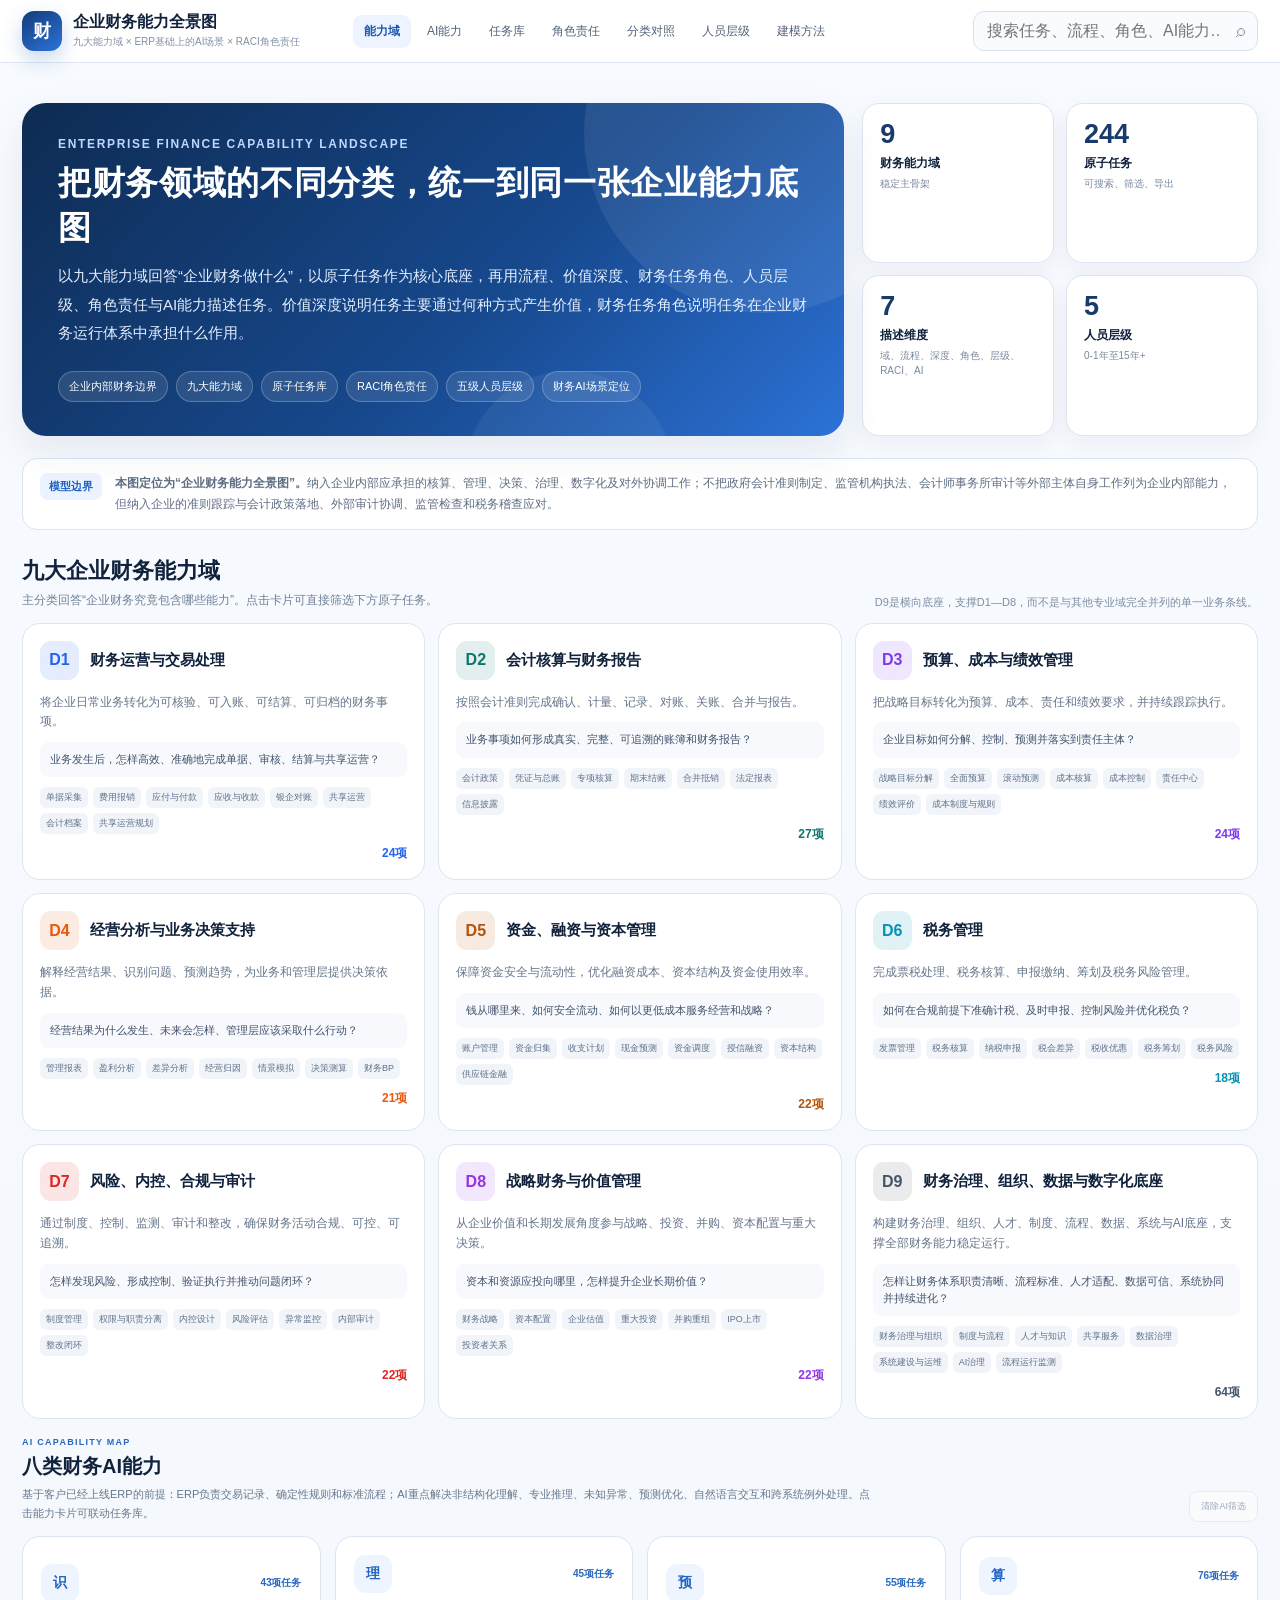
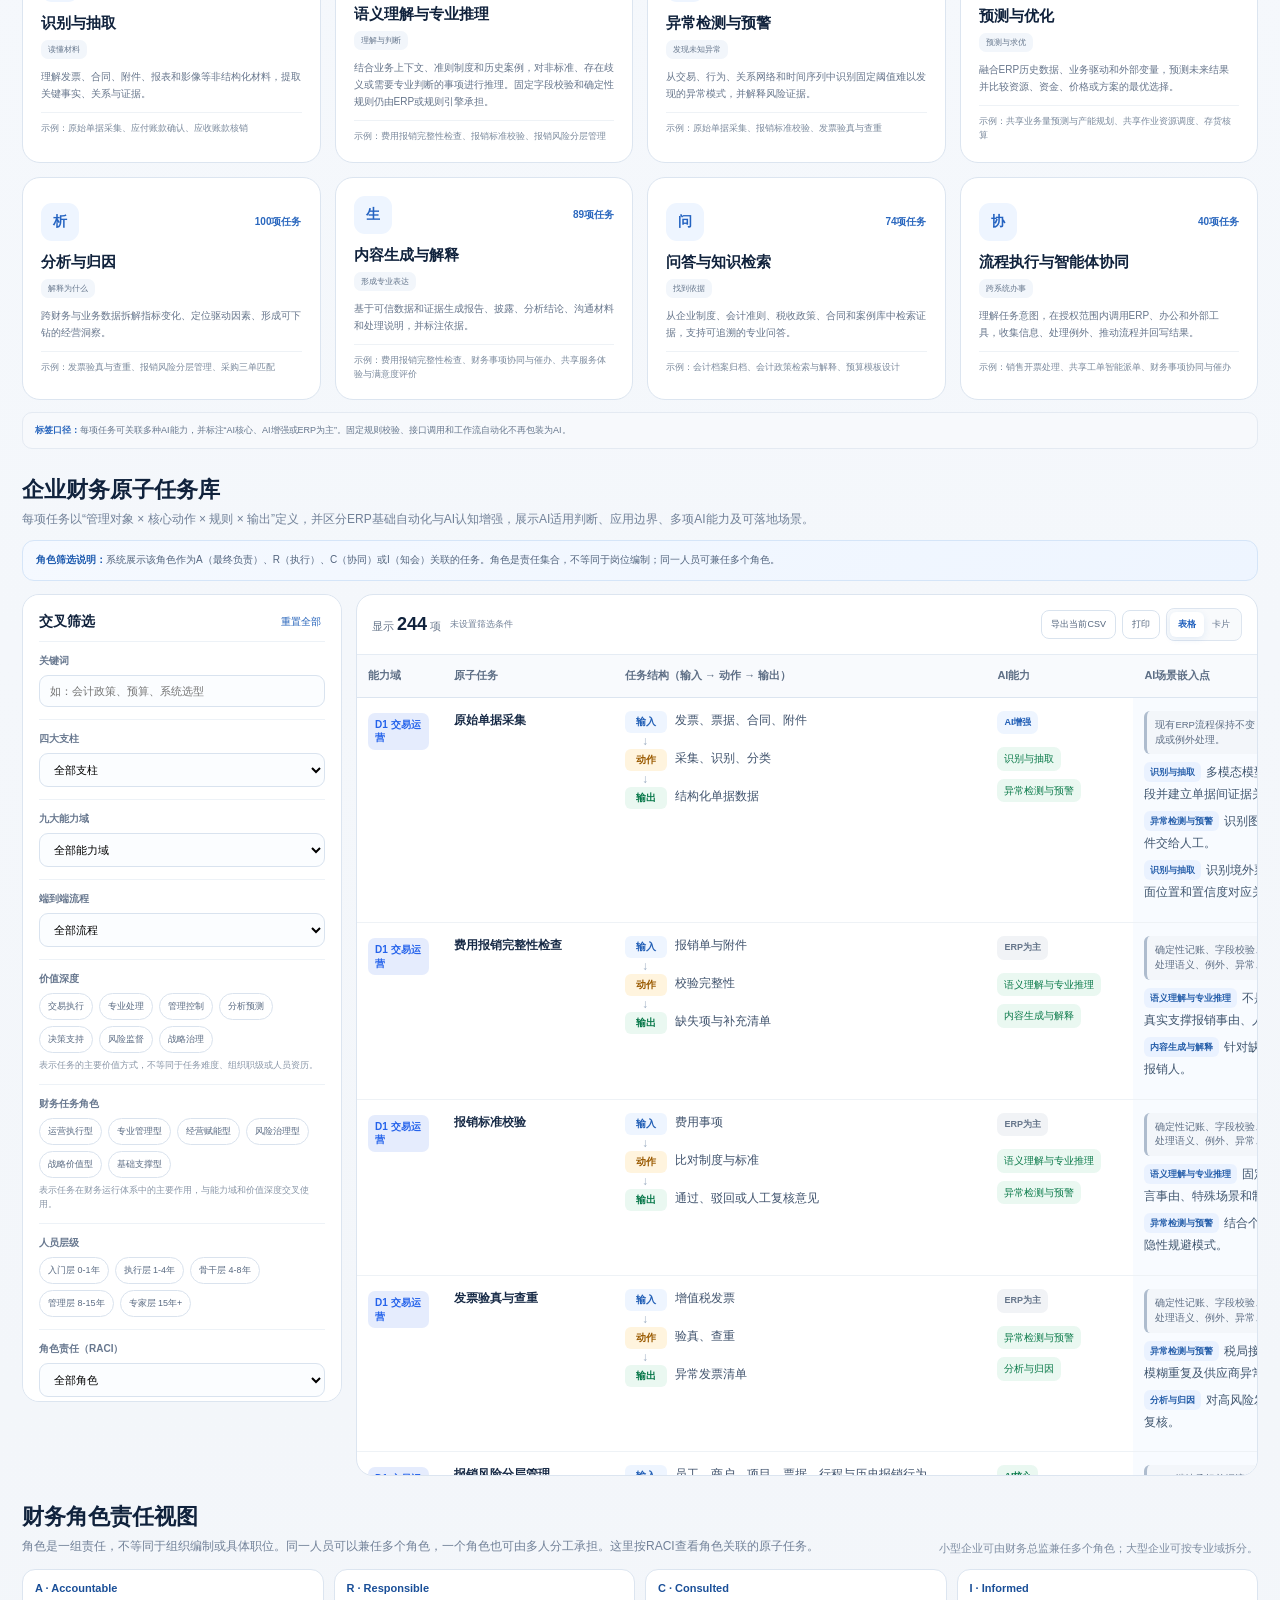
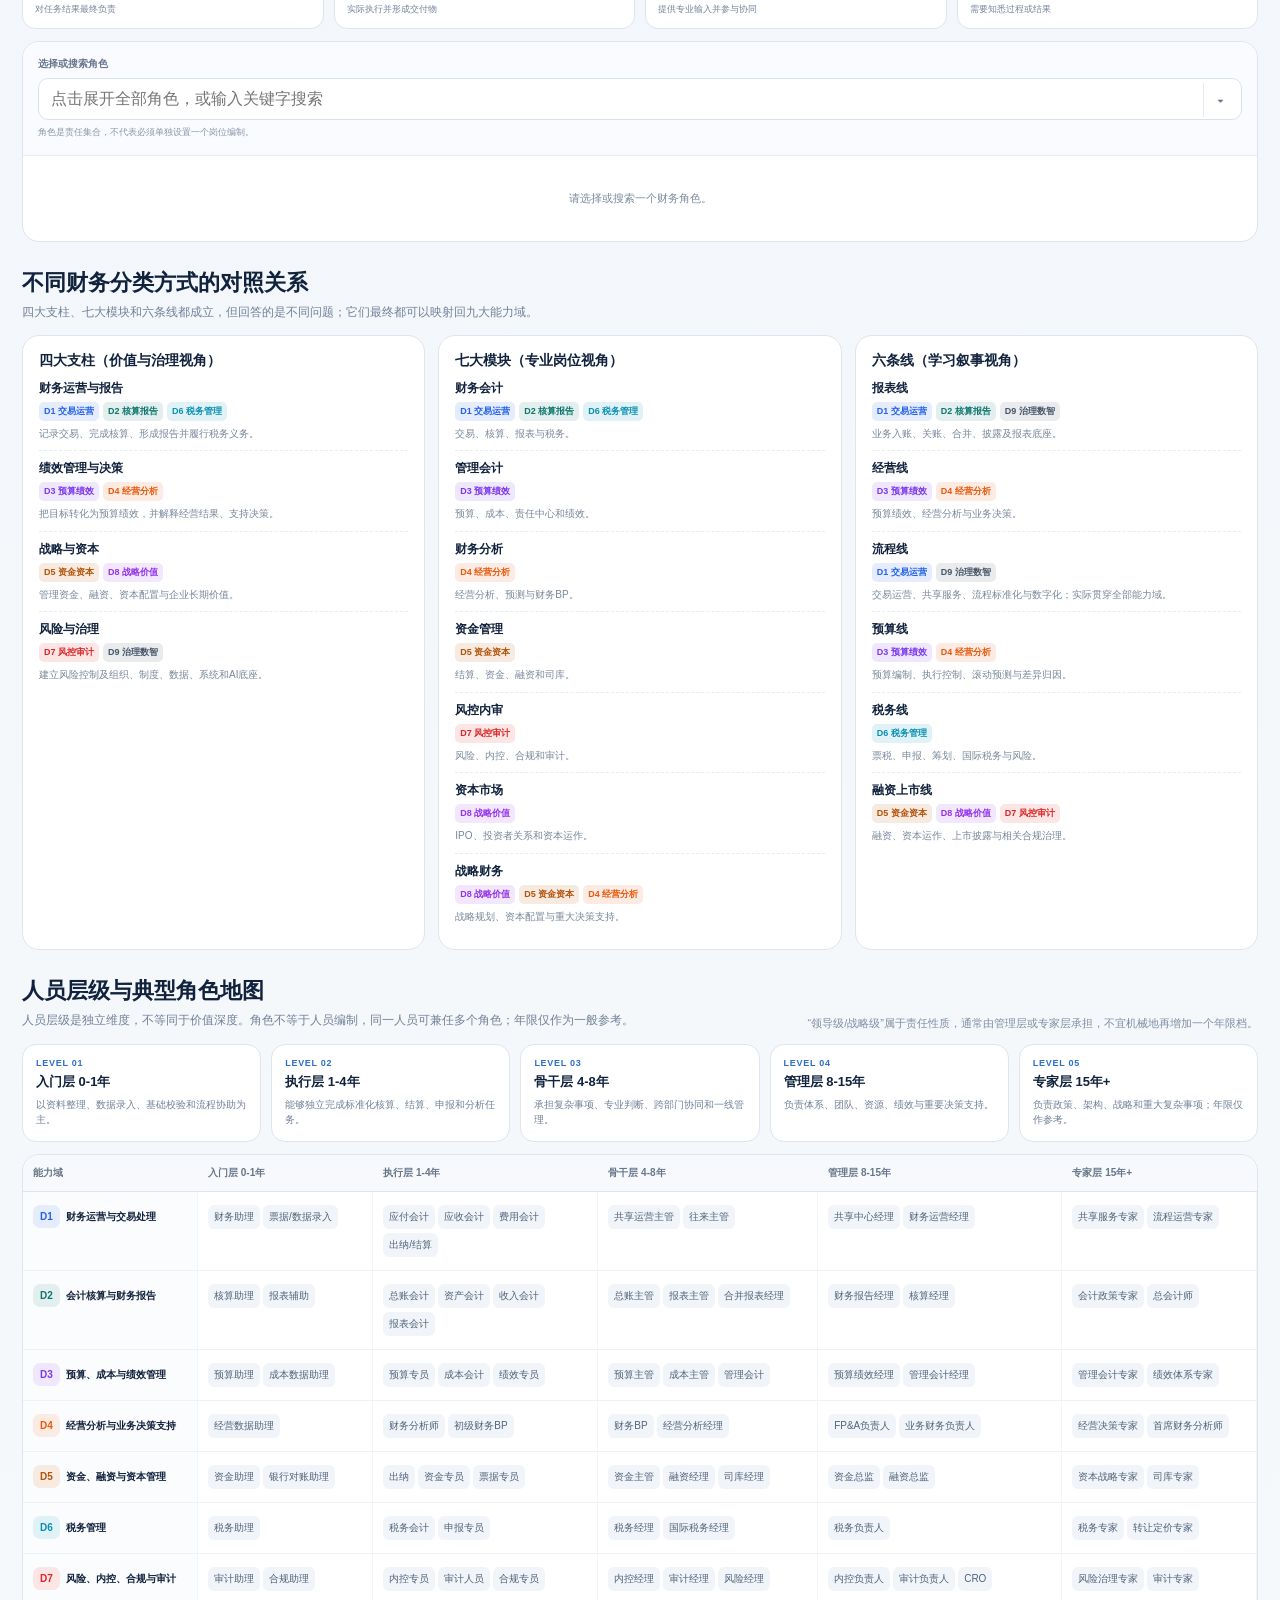
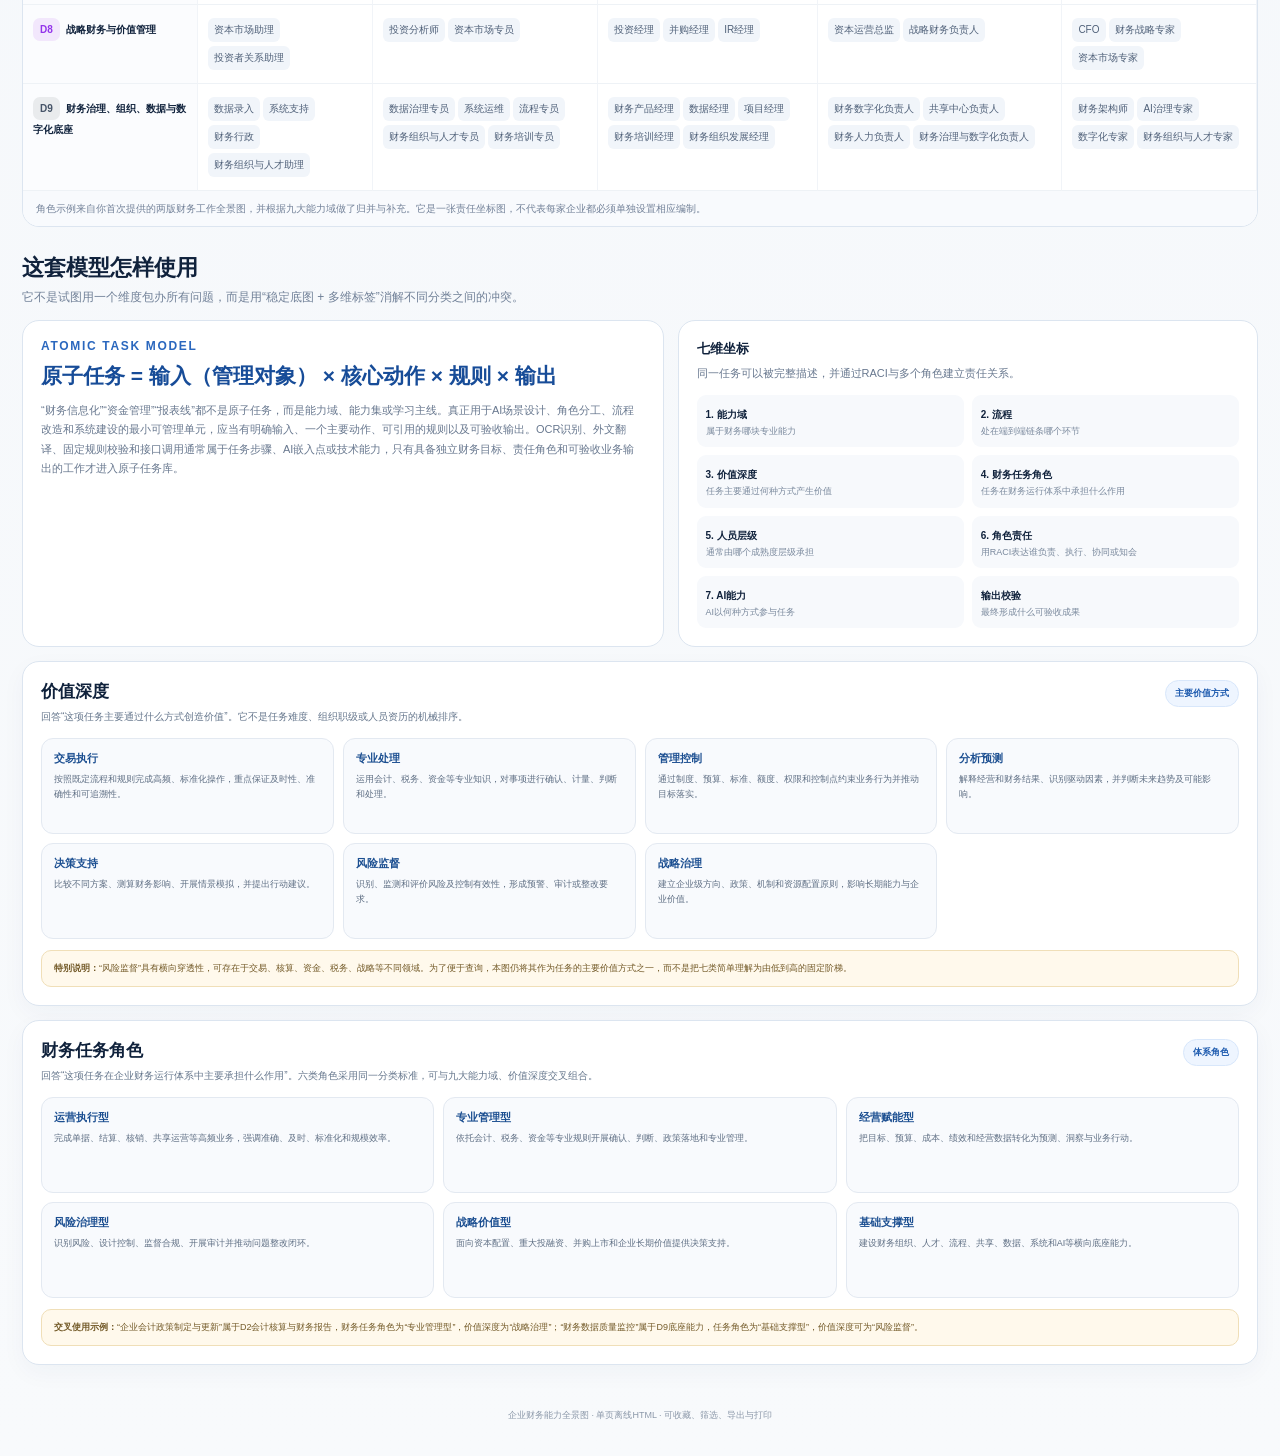
==== ai.html @ 8b58344a "Rename AI.html to ai.html" ====
<!DOCTYPE html>
<html lang="zh-CN">
<head>
<meta charset="UTF-8">
<meta name="viewport" content="width=device-width,initial-scale=1.0">
<title>企业财务能力全景图｜ERP基础上的AI场景 × 价值深度 × RACI角色责任</title>
<style>
:root{
  --navy:#0E2B52;--blue:#1F5FBD;--blue2:#3478DE;--sky:#EAF3FF;
  --bg:#F4F7FB;--panel:#FFFFFF;--text:#10223C;--muted:#66768D;
  --line:#DCE5F0;--soft:#F7F9FC;--shadow:0 16px 42px rgba(24,53,91,.08);
}
*{box-sizing:border-box}
html{scroll-behavior:smooth}
body{margin:0;background:linear-gradient(180deg,#F7FAFE 0,#F3F6FA 48%,#F8FAFC 100%);color:var(--text);font-family:"Microsoft YaHei","PingFang SC","Noto Sans SC",Arial,sans-serif}
button,input,select{font:inherit}
button{cursor:pointer}
.topbar{position:sticky;top:0;z-index:80;background:rgba(255,255,255,.94);backdrop-filter:blur(14px);border-bottom:1px solid rgba(220,229,240,.92)}
.topbar-inner{max-width:1500px;margin:auto;padding:11px 22px;display:flex;align-items:center;gap:16px}
.brand{display:flex;align-items:center;gap:11px;min-width:315px}
.brand-mark{width:40px;height:40px;border-radius:12px;background:linear-gradient(145deg,#123C78,#2D73DB);display:grid;place-items:center;color:#fff;font-size:18px;font-weight:900;box-shadow:0 8px 20px rgba(31,95,189,.25)}
.brand-title{font-weight:900;font-size:16px;line-height:1.15}
.brand-sub{font-size:10px;color:#8090A6;margin-top:3px}
.nav{display:flex;gap:5px;flex-wrap:wrap}
.nav button{border:0;background:transparent;color:#52627A;padding:8px 11px;border-radius:9px;font-size:12px}
.nav button:hover,.nav button.active{background:#EDF4FF;color:#1D58B0;font-weight:800}
.global-search{margin-left:auto;position:relative;min-width:285px}
.global-search input{width:100%;border:1px solid #D7E2EF;border-radius:11px;padding:10px 38px 10px 13px;background:#F9FBFE;outline:none}
.global-search input:focus{border-color:#7DA9EF;box-shadow:0 0 0 3px rgba(52,120,222,.12)}
.global-search span{position:absolute;right:13px;top:9px;color:#8493A8;font-size:18px}
.hero{max-width:1500px;margin:auto;padding:40px 22px 22px}
.hero-grid{display:grid;grid-template-columns:1.35fr .65fr;gap:18px}
.hero-main{position:relative;overflow:hidden;border-radius:24px;padding:34px 36px;background:linear-gradient(135deg,#0E2B52 0,#17498E 58%,#2C72D7 100%);color:#fff;box-shadow:var(--shadow)}
.hero-main:before{content:"";position:absolute;width:360px;height:360px;border-radius:50%;right:-100px;top:-150px;background:rgba(255,255,255,.08)}
.hero-main:after{content:"";position:absolute;width:210px;height:210px;border-radius:50%;right:170px;bottom:-145px;background:rgba(255,255,255,.055)}
.eyebrow{font-size:12px;letter-spacing:.14em;color:#BFD7FF;font-weight:800}
h1{font-size:33px;margin:10px 0 11px;letter-spacing:.02em;position:relative}
.hero-main p{font-size:15px;line-height:1.9;color:#E3EEFF;max-width:900px;margin:0;position:relative}
.hero-pills{display:flex;gap:8px;flex-wrap:wrap;margin-top:23px;position:relative}
.hero-pills span{font-size:11px;padding:7px 10px;border:1px solid rgba(255,255,255,.23);background:rgba(255,255,255,.1);border-radius:999px}
.hero-side{display:grid;grid-template-columns:1fr 1fr;grid-template-rows:1fr 1fr;gap:12px}
.stat-card{background:#fff;border:1px solid var(--line);border-radius:17px;padding:17px;box-shadow:0 8px 24px rgba(31,63,105,.055)}
.stat-card .num{font-size:27px;font-weight:900;color:#183B6B;line-height:1}
.stat-card .lab{font-size:12px;font-weight:800;margin-top:7px}
.stat-card .desc{font-size:10px;color:#7A899D;line-height:1.5;margin-top:4px}
.boundary{max-width:1500px;margin:0 auto;padding:0 22px}
.boundary-inner{background:#fff;border:1px solid #D9E4F1;border-radius:15px;padding:14px 17px;display:flex;gap:13px;align-items:flex-start}
.boundary-badge{background:#EAF3FF;color:#1F5FBD;font-weight:900;font-size:11px;padding:6px 9px;border-radius:8px;white-space:nowrap}
.boundary-text{font-size:12px;color:#5F6E83;line-height:1.75}
.container{max-width:1500px;margin:auto;padding:0 22px 44px}
.section{margin-top:26px;scroll-margin-top:82px}
.section-head{display:flex;justify-content:space-between;align-items:flex-end;gap:18px;margin-bottom:13px}
.section-head h2{font-size:22px;margin:0}
.section-head p{font-size:12px;color:#718198;margin:5px 0 0;line-height:1.6}
.section-note{font-size:11px;color:#7E8DA2;text-align:right}
.domain-grid{display:grid;grid-template-columns:repeat(3,1fr);gap:13px}
.domain-card{background:#fff;border:1px solid var(--line);border-radius:18px;padding:17px;position:relative;overflow:hidden;min-height:220px;transition:.2s;cursor:pointer}
.domain-card:hover{transform:translateY(-3px);box-shadow:var(--shadow);border-color:#C7D5E7}
.domain-card.active{border-color:var(--c);box-shadow:0 0 0 3px color-mix(in srgb,var(--c) 16%,transparent)}
.domain-top{display:flex;align-items:center;gap:11px}
.domain-id{width:39px;height:39px;border-radius:11px;background:color-mix(in srgb,var(--c) 12%,#fff);color:var(--c);display:grid;place-items:center;font-weight:900}
.domain-name{font-size:15px;font-weight:900}
.domain-summary{font-size:12px;line-height:1.65;color:#65758B;margin:13px 0 10px}
.domain-question{font-size:11px;line-height:1.55;color:#42536C;background:#F7F9FC;border-radius:9px;padding:9px 10px}
.domain-core{display:flex;flex-wrap:wrap;gap:5px;margin-top:10px}
.domain-core span{font-size:9px;color:#60718A;background:#F1F5F9;border-radius:6px;padding:4px 6px}
.domain-foot{display:flex;justify-content:space-between;align-items:center;margin-top:11px;font-size:10px;color:#8492A4}
.domain-count{font-size:12px;color:var(--c);font-weight:900}

.ai-overview{margin-top:18px;padding:0;scroll-margin-top:82px}
.ai-overview:before{display:none}
.ai-overview-head{display:flex;justify-content:space-between;align-items:flex-end;gap:18px;margin-bottom:14px}
.ai-kicker{font-size:9px;color:#2A67BE;font-weight:900;letter-spacing:.14em}
.ai-overview-head h3{font-size:20px;color:var(--text);margin:6px 0 5px}
.ai-overview-head p{font-size:11px;line-height:1.7;color:#66778D;margin:0;max-width:850px}
.ai-clear-btn{border:1px solid #D9E2EE;background:#fff;color:#51657D;border-radius:9px;padding:8px 11px;font-size:9px;white-space:nowrap}
.ai-clear-btn:hover{background:#F3F7FC;border-color:#BFD0E5;color:#1F5FBD}
.ai-cap-grid{display:grid;grid-template-columns:repeat(4,1fr);gap:14px;margin-top:0}
.ai-cap-card{border:1px solid var(--line);background:#fff;border-radius:18px;padding:18px;text-align:left;color:var(--text);min-height:180px;transition:.22s;position:relative;overflow:hidden}
.ai-cap-card:hover{transform:translateY(-3px);box-shadow:var(--shadow);border-color:#C9D7E8}
.ai-cap-card.active{background:#fff;color:var(--text);border-color:#2F70D2;box-shadow:0 0 0 3px rgba(47,112,210,.12)}
.ai-cap-top{display:flex;align-items:center;justify-content:space-between;gap:8px}
.ai-cap-mark{width:38px;height:38px;border-radius:11px;background:#EEF5FF;color:#2463C1;display:grid;place-items:center;font-size:14px;font-weight:900}
.ai-cap-card.active .ai-cap-mark{background:#E7F0FF;color:#174F9F}
.ai-cap-count{font-size:10px;font-weight:900;color:#2A67BE}
.ai-cap-card.active .ai-cap-count{color:#174F9F}
.ai-cap-name{font-size:15px;font-weight:900;margin-top:12px}
.ai-cap-focus{display:inline-block;margin-top:7px;padding:4px 7px;border-radius:7px;background:#F2F6FB;font-size:8px;color:#66778D}
.ai-cap-card.active .ai-cap-focus{background:#EEF5FF;color:#255FAF}
.ai-cap-desc{font-size:10px;line-height:1.7;color:#66758B;margin-top:9px}
.ai-cap-card.active .ai-cap-desc{color:#5C6F88}
.ai-cap-examples{font-size:9px;line-height:1.6;color:#7B8A9D;margin-top:10px;border-top:1px solid #EEF2F6;padding-top:8px}
.ai-cap-card.active .ai-cap-examples{color:#6D7E93;border-top-color:#DFE8F3}
.ai-overview-note{margin-top:12px;padding:10px 12px;border-radius:10px;background:#F7F9FC;border:1px solid #E4EAF2;font-size:9px;line-height:1.65;color:#66778D}
.ai-overview-note b{color:#2A67BE}

.crosswalk-grid{display:grid;grid-template-columns:repeat(3,1fr);gap:13px}
.crosswalk-card{background:#fff;border:1px solid var(--line);border-radius:17px;padding:16px}
.crosswalk-card h3{font-size:14px;margin:0 0 10px}
.cross-item{padding:9px 0;border-top:1px dashed #E6ECF3}
.cross-item:first-of-type{border-top:0;padding-top:0}
.cross-name{font-size:12px;font-weight:850}
.cross-domains{display:flex;gap:4px;flex-wrap:wrap;margin:5px 0}
.mini-domain{font-size:9px;padding:3px 5px;border-radius:5px;background:color-mix(in srgb,var(--c) 12%,#fff);color:var(--c);font-weight:850}
.cross-desc{font-size:10px;color:#78879A;line-height:1.55}
.level-guide{display:grid;grid-template-columns:repeat(5,1fr);gap:10px;margin-bottom:12px}
.level-card{background:#fff;border:1px solid var(--line);border-radius:14px;padding:13px}
.level-card .level-no{font-size:9px;color:#2E6EC9;font-weight:900;letter-spacing:.08em}
.level-card h3{font-size:13px;margin:5px 0 6px}
.level-card p{font-size:10px;color:#718198;line-height:1.55;margin:0}
.matrix-wrap{background:#fff;border:1px solid var(--line);border-radius:17px;overflow:auto}
.role-matrix{border-collapse:separate;border-spacing:0;width:100%;min-width:1230px}
.role-matrix th{position:sticky;top:0;background:#F7F9FC;z-index:2;padding:11px 10px;border-bottom:1px solid #DDE6F0;font-size:10px;color:#67768A;text-align:left}
.role-matrix td{padding:11px 10px;border-bottom:1px solid #EEF2F6;border-right:1px solid #F1F4F8;vertical-align:top;font-size:10px;line-height:1.6}
.role-matrix td:first-child{font-weight:850;width:175px;background:#FBFCFE}
.role-pill{display:inline-block;margin:2px 3px 2px 0;padding:4px 6px;border-radius:6px;background:#F1F5FA;color:#51627A}
.matrix-note{padding:10px 13px;background:#F8FAFD;color:#738299;font-size:10px;line-height:1.55}
.explorer-layout{display:grid;grid-template-columns:320px 1fr;gap:14px;align-items:start}
.filter-panel{position:sticky;top:77px;background:#fff;border:1px solid var(--line);border-radius:17px;padding:16px;max-height:calc(100vh - 92px);overflow:auto}
.filter-head{display:flex;justify-content:space-between;align-items:center;margin-bottom:8px}
.filter-head b{font-size:14px}
.link-btn{border:0;background:transparent;color:#2361B9;font-size:10px;padding:4px}
.filter-group{padding:12px 0;border-top:1px solid #EDF2F7}
.filter-group:first-of-type{border-top:0}
.filter-group label{display:block;font-size:10px;font-weight:900;color:#68788F;margin-bottom:7px}
.filter-group input,.filter-group select{width:100%;border:1px solid #D9E3EF;border-radius:9px;padding:9px 10px;background:#FBFDFF;outline:none;font-size:11px}
.filter-group input:focus,.filter-group select:focus{border-color:#7DA9EF;box-shadow:0 0 0 3px rgba(52,120,222,.1)}
.chips{display:flex;gap:6px;flex-wrap:wrap}
.chip{border:1px solid #DAE3EE;background:#fff;color:#596A82;border-radius:999px;padding:6px 8px;font-size:9px}
.chip:hover,.chip.active{border-color:#6F9FEA;background:#EDF4FF;color:#1E58AD;font-weight:850}
.result-panel{background:#fff;border:1px solid var(--line);border-radius:17px;overflow:hidden}
.result-toolbar{display:flex;align-items:center;gap:9px;flex-wrap:wrap;padding:13px 15px;border-bottom:1px solid #E5ECF4}
.result-count{font-size:11px;color:#6A798D}
.result-count b{font-size:18px;color:#10223C}
.active-summary{font-size:9px;color:#728197;max-width:650px}
.toolbar-actions{margin-left:auto;display:flex;gap:6px;align-items:center}
.small-btn{border:1px solid #D9E3EE;background:#fff;color:#52647C;border-radius:8px;padding:7px 9px;font-size:9px}
.small-btn:hover{border-color:#75A2E9;color:#1E58AD;background:#F5F9FF}
.view-switch{display:flex;padding:3px;border:1px solid #DDE5EF;border-radius:8px;background:#F8FAFC}
.view-switch button{border:0;background:transparent;padding:6px 8px;border-radius:6px;color:#64758C;font-size:9px}
.view-switch button.active{background:#fff;color:#1F5FBD;font-weight:850;box-shadow:0 2px 7px rgba(31,95,189,.1)}
.table-wrap{overflow:auto;max-height:820px}
.task-table{border-collapse:separate;border-spacing:0;width:100%;min-width:1970px;table-layout:auto}
.task-table th{position:sticky;top:0;z-index:3;background:#F8FAFD;padding:13px 11px;border-bottom:1px solid #DCE5F0;text-align:left;font-size:11px;line-height:1.45;color:#5E6F86;white-space:normal;word-break:keep-all}
.task-table td{padding:13px 11px;border-bottom:1px solid #EEF2F6;font-size:11.5px;line-height:1.72;vertical-align:top;word-break:break-word}
.task-table tbody tr{cursor:pointer}
.task-table tbody tr:hover{background:#FAFCFF}
.task-name{min-width:145px;font-size:13px;font-weight:900;color:#172A46;line-height:1.55}
.task-structure-cell{min-width:330px;max-width:430px;color:#40536D}
.task-structure-step{display:grid;grid-template-columns:42px 1fr;gap:8px;align-items:start}
.task-structure-step b{display:inline-grid;place-items:center;border-radius:6px;font-size:10px;line-height:1.4;padding:4px 5px}
.task-structure-step.input b{background:#EEF5FF;color:#225FB6}
.task-structure-step.action b{background:#FFF4DE;color:#9A5A00}
.task-structure-step.output b{background:#EAF8F1;color:#08784A}
.task-structure-step span{line-height:1.65}
.task-structure-arrow{padding:2px 0 2px 17px;color:#9AABC0;font-size:12px;line-height:1}
.card-task-structure{display:flex;flex-direction:column;gap:5px}
.card-task-structure b{color:#52667F}
.detail-task-structure{display:grid;gap:7px}
.detail-task-structure>div{display:grid;grid-template-columns:46px 1fr;gap:8px;align-items:start}
.detail-task-structure b{color:#1E5BAF}
.ai-logic-cell{min-width:310px;max-width:410px;color:#40566F;line-height:1.72;background:#F8FBFF}
tbody tr:hover .ai-logic-cell{background:#F1F7FF}

.ai-fit{display:inline-flex;align-items:center;margin:0 0 7px;padding:4px 7px;border-radius:7px;font-size:9px;font-weight:900}
.ai-fit.core{background:#EAF8F1;color:#08784A}.ai-fit.enhance{background:#EEF5FF;color:#225FB6}.ai-fit.erp{background:#F1F3F6;color:#65758A}
.ai-cap-stack{display:flex;flex-direction:column;align-items:flex-start;gap:4px;min-width:125px}
.ai-boundary{margin-bottom:8px;padding:7px 8px;background:#F3F6FA;border-left:3px solid #AEBCCE;border-radius:6px;font-size:9.5px;line-height:1.55;color:#617187}
.ai-embed-list{margin:0;padding-left:0;color:#40566F;list-style:none}
.ai-embed-list li{position:relative;margin:0 0 8px;padding-left:0;line-height:1.65}
.ai-embed-list li:last-child{margin-bottom:0}
.embed-cap{display:inline-block;margin:0 5px 3px 0;padding:3px 6px;border-radius:6px;background:#EAF2FF;color:#245DA9;font-size:8.5px;font-weight:800;vertical-align:1px}
.embed-text{display:inline}
.ai-embed-list.compact li{margin-bottom:7px}

.tag{display:inline-block;padding:5px 7px;border-radius:7px;margin:2px 3px 2px 0;font-size:10px;line-height:1.35;white-space:normal;word-break:break-word;max-width:180px}
.domain-tag{background:color-mix(in srgb,var(--c) 12%,#fff);color:var(--c);font-weight:900}
.flow-tag{background:#F1F5F9;color:#52657D}
.value-tag{background:#FFF4DD;color:#9C5A00}
.nature-tag{background:#F3EEFF;color:#6D37B5}
.level-tag{background:#EEF4FF;color:#225EB4}
.role-tag{background:#F7F1FF;color:#7042A8}
.ai-tag{background:#EAF8F1;color:#0B7A4A}
.card-list{display:none;grid-template-columns:repeat(2,1fr);gap:11px;padding:13px}
.task-card{border:1px solid #E0E7F0;border-radius:14px;padding:14px;background:#fff;cursor:pointer}
.task-card:hover{border-color:#9FBBE5;box-shadow:0 8px 24px rgba(31,63,105,.06)}
.task-card h3{font-size:15px;line-height:1.5;margin:0 0 9px}
.task-card .meta{display:flex;gap:4px;flex-wrap:wrap;margin-bottom:9px}
.task-card dl{display:grid;grid-template-columns:78px 1fr;gap:8px 9px;margin:0;font-size:11.5px;line-height:1.7}
.task-card dt{color:#8190A4}
.task-card dd{margin:0;color:#40516A}
.empty{padding:46px;text-align:center;color:#7A899C;font-size:12px}
.atomic-layout{display:grid;grid-template-columns:1.05fr .95fr;gap:14px}
.atomic-box,.dimension-box{background:#fff;border:1px solid var(--line);border-radius:17px;padding:18px}
.atomic-formula{font-size:21px;font-weight:900;color:#174C98;margin:9px 0 11px}
.atomic-box p,.dimension-box p{font-size:11px;color:#68788F;line-height:1.75;margin:0}
.dimension-list{display:grid;grid-template-columns:1fr 1fr;gap:8px;margin-top:12px}
.dimension-item{background:#F7F9FC;border-radius:9px;padding:9px}
.dimension-item b{font-size:10px}
.dimension-item span{display:block;font-size:9px;color:#7A899D;margin-top:3px;line-height:1.45}
.footer{max-width:1500px;margin:auto;padding:0 22px 34px;text-align:center;color:#8A97A8;font-size:9px}
.modal{display:none;position:fixed;inset:0;background:rgba(10,26,47,.52);z-index:120;align-items:center;justify-content:center;padding:20px}
.modal.open{display:flex}
.modal-card{width:min(760px,96vw);max-height:88vh;overflow:auto;background:#fff;border-radius:20px;box-shadow:0 28px 80px rgba(6,22,45,.28)}
.modal-head{position:sticky;top:0;background:#fff;border-bottom:1px solid #E5ECF4;padding:17px 19px;display:flex;align-items:flex-start;gap:12px;z-index:2}
.modal-head h3{font-size:18px;margin:0}
.modal-close{margin-left:auto;border:0;background:#F2F5F9;width:31px;height:31px;border-radius:9px;color:#5E6E84;font-size:18px}
.modal-body{padding:18px 19px}
.detail-grid{display:grid;grid-template-columns:135px 1fr;gap:10px 13px;font-size:12px;line-height:1.65}
.detail-grid .k{color:#7B899D;padding:7px 0;border-bottom:1px dashed #E9EEF4}
.detail-grid .v{color:#33465F;padding:7px 0;border-bottom:1px dashed #E9EEF4}
.modal-formula{margin-top:16px;background:linear-gradient(135deg,#F7FAFF,#EEF5FF);border:1px solid #D8E7FA;border-radius:12px;padding:14px;font-size:12px;line-height:1.75;color:#53647C}

.role-caveat{margin:-2px 0 13px;background:linear-gradient(135deg,#F5F9FF,#EEF5FF);border:1px solid #D5E5F8;border-radius:12px;padding:11px 13px;font-size:10px;line-height:1.65;color:#53657E}
.role-caveat b{color:#1E5BAF}
.filter-help{font-size:9px;color:#8996A7;margin-top:6px;line-height:1.5}
.raci-wrap{display:flex;flex-direction:column;gap:4px;min-width:180px}
.raci-line{display:flex;gap:5px;align-items:flex-start}
.raci-code{width:21px;height:21px;flex:0 0 21px;border-radius:6px;display:grid;place-items:center;font-size:9px;font-weight:900}
.raci-code.a{background:#E9F1FF;color:#1858B5}.raci-code.r{background:#EAF8F1;color:#08784A}.raci-code.c{background:#FFF4DE;color:#9A5A00}.raci-code.i{background:#F3EEFF;color:#6C3BB0}
.raci-names{font-size:10.5px;line-height:1.6;color:#53647B;word-break:break-word}
.role-definition{display:grid;grid-template-columns:repeat(4,1fr);gap:10px;margin-bottom:12px}
.role-definition>div{background:#fff;border:1px solid var(--line);border-radius:13px;padding:12px}
.role-definition b{display:block;font-size:11px;color:#1A4F98;margin-bottom:4px}
.role-definition span{font-size:9px;color:#74849A}
.role-explorer-panel{background:#fff;border:1px solid var(--line);border-radius:17px;overflow:hidden}
.role-picker{display:flex;align-items:flex-end;gap:10px;padding:15px;border-bottom:1px solid #E6EDF5;background:#F9FBFE}
.role-picker>div{flex:1}
.role-picker label{display:block;font-size:10px;font-weight:900;color:#65768D;margin-bottom:7px}
.role-combobox{position:relative}
.role-picker input{width:100%;border:1px solid #D7E2EF;border-radius:10px;padding:11px 42px 11px 12px;background:#fff;outline:none}
.role-dropdown-btn{position:absolute;right:5px;top:5px;width:34px;height:34px;border:0;border-left:1px solid #E3E9F1;background:#fff;color:#60738D;border-radius:0 7px 7px 0;font-size:14px;cursor:pointer}
.role-dropdown-btn:hover{background:#F3F7FC;color:#1F5FBD}
.role-options-panel{display:none;position:absolute;left:0;right:0;top:calc(100% + 5px);z-index:30;max-height:310px;overflow:auto;background:#fff;border:1px solid #CFDBE9;border-radius:10px;box-shadow:0 14px 34px rgba(27,56,96,.15);padding:6px}
.role-options-panel.open{display:block}
.role-option{display:flex;justify-content:space-between;align-items:center;width:100%;border:0;background:#fff;text-align:left;padding:9px 10px;border-radius:7px;color:#40536B;font-size:10.5px;cursor:pointer}
.role-option:hover,.role-option.active{background:#EEF5FF;color:#1E5BAF}
.role-option small{color:#8A99AB;font-size:8.5px}
.role-option-empty{padding:18px;text-align:center;color:#8492A4;font-size:10px}
.role-picker input:focus{border-color:#75A3EB;box-shadow:0 0 0 3px rgba(52,120,222,.1)}
.primary-btn{border:0;background:#1F5FBD;color:#fff;border-radius:9px;padding:10px 14px;font-size:10px;font-weight:800}
.primary-btn:hover{background:#174F9F}
.role-profile{padding:17px;border-bottom:1px solid #E6EDF5}
.role-profile-head{display:flex;justify-content:space-between;gap:16px;align-items:flex-start}
.role-profile h3{font-size:20px;margin:0 0 6px}
.role-positioning{font-size:11px;line-height:1.7;color:#5B6B82;max-width:950px}
.role-levels{display:flex;gap:5px;flex-wrap:wrap}
.role-profile-grid{display:grid;grid-template-columns:1.1fr 1fr 1fr;gap:12px;margin-top:14px}
.profile-box{background:#F8FAFD;border-radius:11px;padding:12px}
.profile-box b{display:block;font-size:10px;color:#51657D;margin-bottom:7px}
.profile-box .tag{font-size:9px}
.profile-list{margin:0;padding-left:16px;font-size:10px;line-height:1.75;color:#52637A}
.role-boundary{margin-top:12px;background:#FFF8E9;border:1px solid #F0DEB7;border-radius:10px;padding:10px 12px;font-size:10px;line-height:1.65;color:#735721}
.role-stats{display:grid;grid-template-columns:repeat(4,1fr);gap:9px;padding:15px 15px 0}
.role-stat{border:1px solid #E1E8F1;border-radius:12px;padding:11px;text-align:center}
.role-stat .n{font-size:21px;font-weight:900;color:#183D70}
.role-stat .t{font-size:9px;color:#75859A;margin-top:3px}
.role-task-head{display:flex;align-items:center;justify-content:space-between;gap:10px;padding:14px 15px 9px}
.role-task-head h4{margin:0;font-size:14px}
.role-task-note{font-size:9px;color:#7B8A9D}
.role-task-table-wrap{overflow:auto;padding:0 15px 15px}
.role-task-table{width:100%;min-width:980px;border-collapse:separate;border-spacing:0;border:1px solid #E1E8F1;border-radius:12px;overflow:hidden}
.role-task-table th{background:#F7F9FC;text-align:left;padding:10px;font-size:9px;color:#67778D;border-bottom:1px solid #E1E8F1}
.role-task-table td{padding:10px;font-size:10px;line-height:1.55;border-bottom:1px solid #EEF2F6;vertical-align:top}
.role-task-table tr:last-child td{border-bottom:0}
.relation-badge{display:inline-flex;gap:3px;flex-wrap:wrap}
.relation-badge span{width:20px;height:20px;border-radius:6px;display:grid;place-items:center;font-size:8px;font-weight:900}
.relation-badge .A{background:#E9F1FF;color:#1858B5}.relation-badge .R{background:#EAF8F1;color:#08784A}.relation-badge .C{background:#FFF4DE;color:#9A5A00}.relation-badge .I{background:#F3EEFF;color:#6C3BB0}
.role-no-result{padding:35px;text-align:center;color:#7C8A9D;font-size:11px}


.tag-model{display:grid;grid-template-columns:1fr;gap:14px;margin-top:14px}
.tag-panel{background:#fff;border:1px solid var(--line);border-radius:17px;padding:18px;box-shadow:0 8px 24px rgba(31,63,105,.04)}
.tag-panel-head{display:flex;align-items:flex-start;justify-content:space-between;gap:18px;margin-bottom:13px}
.tag-panel-head h3{font-size:17px;margin:0 0 6px}
.tag-panel-head p{font-size:10px;color:#66778D;line-height:1.65;margin:0;max-width:900px}
.model-badge{font-size:9px;font-weight:800;color:#1E5BAF;background:#EEF5FF;border:1px solid #D8E7FB;border-radius:999px;padding:6px 9px;white-space:nowrap}
.tag-def-grid{display:grid;gap:9px}
.value-grid{grid-template-columns:repeat(4,1fr)}
.role-grid{grid-template-columns:repeat(3,1fr)}
.tag-def-card{background:#F8FAFD;border:1px solid #E3E9F1;border-radius:12px;padding:12px;min-height:96px}
.tag-def-card b{display:block;font-size:11px;color:#1C4F91;margin-bottom:6px}
.tag-def-card p{font-size:9px;color:#5F6F84;line-height:1.65;margin:0}
.tag-note{margin-top:11px;background:#FFF9EC;border:1px solid #F0DFB8;border-radius:10px;padding:10px 12px;font-size:9px;color:#735A28;line-height:1.65}

@media(max-width:1180px){
  .hero-grid,.atomic-layout{grid-template-columns:1fr}
  .role-profile-grid{grid-template-columns:1fr 1fr}
  .value-grid{grid-template-columns:repeat(2,1fr)}
  .role-grid{grid-template-columns:repeat(2,1fr)}
  .role-definition{grid-template-columns:repeat(2,1fr)}
  .domain-grid{grid-template-columns:repeat(2,1fr)}
  .ai-cap-grid{grid-template-columns:repeat(2,1fr)}
    .crosswalk-grid{grid-template-columns:1fr}
  .explorer-layout{grid-template-columns:1fr}
  .filter-panel{position:static;max-height:none}
  .level-guide{grid-template-columns:repeat(3,1fr)}
  .global-search{display:none}
}
@media(max-width:720px){
  .topbar-inner{padding:9px 13px;align-items:flex-start}
  .brand{min-width:auto}
  .nav{display:none}
  .hero,.container,.boundary{padding-left:13px;padding-right:13px}
  .hero{padding-top:20px}
  .hero-main{padding:23px}
  h1{font-size:24px}
  .hero-side{grid-template-columns:1fr 1fr}
  .domain-grid,.level-guide,.card-list,.role-profile-grid,.role-definition,.role-stats,.value-grid,.role-grid,.ai-cap-grid{grid-template-columns:1fr}
  .boundary-inner{flex-direction:column;gap:7px}
  .toolbar-actions{margin-left:0}
  .role-picker{align-items:stretch;flex-direction:column}
  .ai-overview-head{align-items:flex-start;flex-direction:column}
}
@media print{
  .topbar,.filter-panel,.toolbar-actions,.section-note{display:none!important}
  body{background:#fff}
  .hero,.container,.boundary{max-width:none;padding-left:8mm;padding-right:8mm}
  .hero-main{background:#173E79!important;-webkit-print-color-adjust:exact;print-color-adjust:exact}
  .domain-grid{grid-template-columns:repeat(3,1fr)}
  .explorer-layout{grid-template-columns:1fr}
  .table-wrap{max-height:none;overflow:visible}
  .task-table{min-width:0}
  .task-table th{position:static}
}
</style>
</head>
<body>
<header class="topbar">
  <div class="topbar-inner">
    <div class="brand">
      <div class="brand-mark">财</div>
      <div><div class="brand-title">企业财务能力全景图</div><div class="brand-sub">九大能力域 × ERP基础上的AI场景 × RACI角色责任</div></div>
    </div>
    <nav class="nav">
      <button class="active" data-target="overview">能力域</button>
      <button data-target="aiOverview">AI能力</button>
      <button data-target="explorer">任务库</button>
      <button data-target="roleExplorer">角色责任</button>
      <button data-target="crosswalk">分类对照</button>
      <button data-target="levels">人员层级</button>
      <button data-target="method">建模方法</button>
    </nav>
    <div class="global-search"><input id="globalSearch" placeholder="搜索任务、流程、角色、AI能力……"><span>⌕</span></div>
  </div>
</header>

<section class="hero" id="overview">
  <div class="hero-grid">
    <div class="hero-main">
      <div class="eyebrow">ENTERPRISE FINANCE CAPABILITY LANDSCAPE</div>
      <h1>把财务领域的不同分类，统一到同一张企业能力底图</h1>
      <p>以九大能力域回答“企业财务做什么”，以原子任务作为核心底座，再用流程、价值深度、财务任务角色、人员层级、角色责任与AI能力描述任务。价值深度说明任务主要通过何种方式产生价值，财务任务角色说明任务在企业财务运行体系中承担什么作用。</p>
      <div class="hero-pills"><span>企业内部财务边界</span><span>九大能力域</span><span>原子任务库</span><span>RACI角色责任</span><span>五级人员层级</span><span>财务AI场景定位</span></div>
    </div>
    <div class="hero-side">
      <div class="stat-card"><div class="num">9</div><div class="lab">财务能力域</div><div class="desc">稳定主骨架</div></div>
      <div class="stat-card"><div class="num" id="taskCountStat">0</div><div class="lab">原子任务</div><div class="desc">可搜索、筛选、导出</div></div>
      <div class="stat-card"><div class="num">7</div><div class="lab">描述维度</div><div class="desc">域、流程、深度、角色、层级、RACI、AI</div></div>
      <div class="stat-card"><div class="num">5</div><div class="lab">人员层级</div><div class="desc">0-1年至15年+</div></div>
    </div>
  </div>
</section>

<div class="boundary">
  <div class="boundary-inner">
    <div class="boundary-badge">模型边界</div>
    <div class="boundary-text"><b>本图定位为“企业财务能力全景图”。</b>纳入企业内部应承担的核算、管理、决策、治理、数字化及对外协调工作；不把政府会计准则制定、监管机构执法、会计师事务所审计等外部主体自身工作列为企业内部能力，但纳入企业的准则跟踪与会计政策落地、外部审计协调、监管检查和税务稽查应对。</div>
  </div>
</div>

<main class="container">
  <section class="section">
    <div class="section-head">
      <div><h2>九大企业财务能力域</h2><p>主分类回答“企业财务究竟包含哪些能力”。点击卡片可直接筛选下方原子任务。</p></div>
      <div class="section-note">D9是横向底座，支撑D1—D8，而不是与其他专业域完全并列的单一业务条线。</div>
    </div>
    <div class="domain-grid" id="domainGrid"></div>

    <div class="ai-overview" id="aiOverview">
      <div class="ai-overview-head">
        <div>
          <div class="ai-kicker">AI CAPABILITY MAP</div>
          <h3>八类财务AI能力</h3>
          <p>基于客户已经上线ERP的前提：ERP负责交易记录、确定性规则和标准流程；AI重点解决非结构化理解、专业推理、未知异常、预测优化、自然语言交互和跨系统例外处理。点击能力卡片可联动任务库。</p>
        </div>
        <button class="ai-clear-btn" id="clearAiOverview">清除AI筛选</button>
      </div>
      <div class="ai-cap-grid" id="aiCapabilityGrid"></div>
      <div class="ai-overview-note"><b>标签口径：</b>每项任务可关联多种AI能力，并标注“AI核心、AI增强或ERP为主”。固定规则校验、接口调用和工作流自动化不再包装为AI。</div>
    </div>
  </section>

  <section class="section" id="explorer">
    <div class="section-head"><div><h2>企业财务原子任务库</h2><p>每项任务以“管理对象 × 核心动作 × 规则 × 输出”定义，并区分ERP基础自动化与AI认知增强，展示AI适用判断、应用边界、多项AI能力及可落地场景。</p></div></div>
    <div class="role-caveat"><b>角色筛选说明：</b>系统展示该角色作为A（最终负责）、R（执行）、C（协同）或I（知会）关联的任务。角色是责任集合，不等同于岗位编制；同一人员可兼任多个角色。</div>
    <div class="explorer-layout">
      <aside class="filter-panel">
        <div class="filter-head"><b>交叉筛选</b><button class="link-btn" id="resetBtn">重置全部</button></div>
        <div class="filter-group"><label>关键词</label><input id="localSearch" placeholder="如：会计政策、预算、系统选型"></div>
        <div class="filter-group"><label>四大支柱</label><select id="pillarFilter"><option value="">全部支柱</option></select></div>
        <div class="filter-group"><label>九大能力域</label><select id="domainFilter"><option value="">全部能力域</option></select></div>
        <div class="filter-group"><label>端到端流程</label><select id="processFilter"><option value="">全部流程</option></select></div>
        <div class="filter-group"><label>价值深度</label><div class="chips" id="valueChips"></div><div class="filter-help">表示任务的主要价值方式，不等同于任务难度、组织职级或人员资历。</div></div>
        <div class="filter-group"><label>财务任务角色</label><div class="chips" id="natureChips"></div><div class="filter-help">表示任务在财务运行体系中的主要作用，与能力域和价值深度交叉使用。</div></div>
        <div class="filter-group"><label>人员层级</label><div class="chips" id="levelChips"></div></div>
        <div class="filter-group"><label>角色责任（RACI）</label><select id="roleFilter"><option value="">全部角色</option></select><div class="filter-help">角色是责任集合，可由同一人员兼任多个角色。A最终负责 · R执行 · C协同 · I知会</div></div>
        <div class="filter-group"><label>AI能力</label><div class="chips" id="aiChips"></div></div>
      </aside>

      <section class="result-panel">
        <div class="result-toolbar">
          <div class="result-count">显示 <b id="resultCount">0</b> 项</div>
          <div class="active-summary" id="activeSummary"></div>
          <div class="toolbar-actions">
            <button class="small-btn" id="exportBtn">导出当前CSV</button>
            <button class="small-btn" onclick="window.print()">打印</button>
            <div class="view-switch"><button id="tableViewBtn" class="active">表格</button><button id="cardViewBtn">卡片</button></div>
          </div>
        </div>
        <div class="table-wrap" id="tableWrap">
          <table class="task-table">
            <thead><tr>
              <th>能力域</th><th>原子任务</th><th>任务结构（输入 → 动作 → 输出）</th><th>AI能力</th><th>AI场景嵌入点</th><th>价值深度</th><th>财务任务角色</th><th>人员层级</th><th>角色责任（RACI）</th><th>流程</th>
            </tr></thead>
            <tbody id="taskTableBody"></tbody>
          </table>
        </div>
        <div class="card-list" id="cardList"></div>
        <div class="empty" id="emptyState" style="display:none">没有匹配的任务，请减少筛选条件。</div>
      </section>
    </div>
  </section>


  <section class="section" id="roleExplorer">
    <div class="section-head">
      <div><h2>财务角色责任视图</h2><p>角色是一组责任，不等同于组织编制或具体职位。同一人员可以兼任多个角色，一个角色也可由多人分工承担。这里按RACI查看角色关联的原子任务。</p></div>
      <div class="section-note">小型企业可由财务总监兼任多个角色；大型企业可按专业域拆分。</div>
    </div>
    <div class="role-definition">
      <div><b>A · Accountable</b><span>对任务结果最终负责</span></div>
      <div><b>R · Responsible</b><span>实际执行并形成交付物</span></div>
      <div><b>C · Consulted</b><span>提供专业输入并参与协同</span></div>
      <div><b>I · Informed</b><span>需要知悉过程或结果</span></div>
    </div>
    <div class="role-explorer-panel">
      <div class="role-picker">
        <div>
          <label>选择或搜索角色</label>
          <div class="role-combobox" id="roleCombobox">
            <input id="roleViewInput" autocomplete="off" placeholder="点击展开全部角色，或输入关键字搜索">
            <button type="button" class="role-dropdown-btn" id="roleDropdownBtn" aria-label="展开角色列表">▾</button>
            <div class="role-options-panel" id="roleOptionsPanel"></div>
          </div>
          <div class="filter-help">角色是责任集合，不代表必须单独设置一个岗位编制。</div>
        </div>
      </div>
      <div id="roleProfilePanel"></div>
      <div id="roleTaskPanel"></div>
    </div>
  </section>

  <section class="section" id="crosswalk">
    <div class="section-head"><div><h2>不同财务分类方式的对照关系</h2><p>四大支柱、七大模块和六条线都成立，但回答的是不同问题；它们最终都可以映射回九大能力域。</p></div></div>
    <div class="crosswalk-grid" id="crosswalkGrid"></div>
  </section>

  <section class="section" id="levels">
    <div class="section-head">
      <div><h2>人员层级与典型角色地图</h2><p>人员层级是独立维度，不等同于价值深度。角色不等于人员编制，同一人员可兼任多个角色；年限仅作为一般参考。</p></div>
      <div class="section-note">“领导级/战略级”属于责任性质，通常由管理层或专家层承担，不宜机械地再增加一个年限档。</div>
    </div>
    <div class="level-guide" id="levelGuide"></div>
    <div class="matrix-wrap">
      <table class="role-matrix"><thead><tr><th>能力域</th><th>入门层 0-1年</th><th>执行层 1-4年</th><th>骨干层 4-8年</th><th>管理层 8-15年</th><th>专家层 15年+</th></tr></thead><tbody id="roleMatrixBody"></tbody></table>
      <div class="matrix-note">角色示例来自你首次提供的两版财务工作全景图，并根据九大能力域做了归并与补充。它是一张责任坐标图，不代表每家企业都必须单独设置相应编制。</div>
    </div>
  </section>


  <section class="section" id="method">
    <div class="section-head">
      <div><h2>这套模型怎样使用</h2><p>它不是试图用一个维度包办所有问题，而是用“稳定底图 + 多维标签”消解不同分类之间的冲突。</p></div>
    </div>

    <div class="atomic-layout">
      <div class="atomic-box">
        <div class="eyebrow" style="color:#2A67BE">ATOMIC TASK MODEL</div>
        <div class="atomic-formula">原子任务 = 输入（管理对象） × 核心动作 × 规则 × 输出</div>
        <p>“财务信息化”“资金管理”“报表线”都不是原子任务，而是能力域、能力集或学习主线。真正用于AI场景设计、角色分工、流程改造和系统建设的最小可管理单元，应当有明确输入、一个主要动作、可引用的规则以及可验收输出。OCR识别、外文翻译、固定规则校验和接口调用通常属于任务步骤、AI嵌入点或技术能力，只有具备独立财务目标、责任角色和可验收业务输出的工作才进入原子任务库。</p>
      </div>

      <div class="dimension-box">
        <b style="font-size:13px">七维坐标</b>
        <p style="margin-top:6px">同一任务可以被完整描述，并通过RACI与多个角色建立责任关系。</p>
        <div class="dimension-list">
          <div class="dimension-item"><b>1. 能力域</b><span>属于财务哪块专业能力</span></div>
          <div class="dimension-item"><b>2. 流程</b><span>处在端到端链条哪个环节</span></div>
          <div class="dimension-item"><b>3. 价值深度</b><span>任务主要通过何种方式产生价值</span></div>
          <div class="dimension-item"><b>4. 财务任务角色</b><span>任务在财务运行体系中承担什么作用</span></div>
          <div class="dimension-item"><b>5. 人员层级</b><span>通常由哪个成熟度层级承担</span></div>
          <div class="dimension-item"><b>6. 角色责任</b><span>用RACI表达谁负责、执行、协同或知会</span></div>
          <div class="dimension-item"><b>7. AI能力</b><span>AI以何种方式参与任务</span></div>
          <div class="dimension-item"><b>输出校验</b><span>最终形成什么可验收成果</span></div>
        </div>
      </div>
    </div>

    <div class="tag-model">
      <div class="tag-panel">
        <div class="tag-panel-head">
          <div>
            <h3>价值深度</h3>
            <p>回答“这项任务主要通过什么方式创造价值”。它不是任务难度、组织职级或人员资历的机械排序。</p>
          </div>
          <span class="model-badge">主要价值方式</span>
        </div>
        <div class="tag-def-grid value-grid"><div class="tag-def-card">
          <b>交易执行</b>
          <p>按照既定流程和规则完成高频、标准化操作，重点保证及时性、准确性和可追溯性。</p>
        </div><div class="tag-def-card">
          <b>专业处理</b>
          <p>运用会计、税务、资金等专业知识，对事项进行确认、计量、判断和处理。</p>
        </div><div class="tag-def-card">
          <b>管理控制</b>
          <p>通过制度、预算、标准、额度、权限和控制点约束业务行为并推动目标落实。</p>
        </div><div class="tag-def-card">
          <b>分析预测</b>
          <p>解释经营和财务结果、识别驱动因素，并判断未来趋势及可能影响。</p>
        </div><div class="tag-def-card">
          <b>决策支持</b>
          <p>比较不同方案、测算财务影响、开展情景模拟，并提出行动建议。</p>
        </div><div class="tag-def-card">
          <b>风险监督</b>
          <p>识别、监测和评价风险及控制有效性，形成预警、审计或整改要求。</p>
        </div><div class="tag-def-card">
          <b>战略治理</b>
          <p>建立企业级方向、政策、机制和资源配置原则，影响长期能力与企业价值。</p>
        </div></div>
        <div class="tag-note"><b>特别说明：</b>“风险监督”具有横向穿透性，可存在于交易、核算、资金、税务、战略等不同领域。为了便于查询，本图仍将其作为任务的主要价值方式之一，而不是把七类简单理解为由低到高的固定阶梯。</div>
      </div>

      <div class="tag-panel">
        <div class="tag-panel-head">
          <div>
            <h3>财务任务角色</h3>
            <p>回答“这项任务在企业财务运行体系中主要承担什么作用”。六类角色采用同一分类标准，可与九大能力域、价值深度交叉组合。</p>
          </div>
          <span class="model-badge">体系角色</span>
        </div>
        <div class="tag-def-grid role-grid"><div class="tag-def-card">
          <b>运营执行型</b>
          <p>完成单据、结算、核销、共享运营等高频业务，强调准确、及时、标准化和规模效率。</p>
        </div><div class="tag-def-card">
          <b>专业管理型</b>
          <p>依托会计、税务、资金等专业规则开展确认、判断、政策落地和专业管理。</p>
        </div><div class="tag-def-card">
          <b>经营赋能型</b>
          <p>把目标、预算、成本、绩效和经营数据转化为预测、洞察与业务行动。</p>
        </div><div class="tag-def-card">
          <b>风险治理型</b>
          <p>识别风险、设计控制、监督合规、开展审计并推动问题整改闭环。</p>
        </div><div class="tag-def-card">
          <b>战略价值型</b>
          <p>面向资本配置、重大投融资、并购上市和企业长期价值提供决策支持。</p>
        </div><div class="tag-def-card">
          <b>基础支撑型</b>
          <p>建设财务组织、人才、流程、共享、数据、系统和AI等横向底座能力。</p>
        </div></div>
        <div class="tag-note"><b>交叉使用示例：</b>“企业会计政策制定与更新”属于D2会计核算与财务报告，财务任务角色为“专业管理型”，价值深度为“战略治理”；“财务数据质量监控”属于D9底座能力，任务角色为“基础支撑型”，价值深度可为“风险监督”。</div>
      </div>
    </div>
  </section>

</main>

<footer class="footer">企业财务能力全景图 · 单页离线HTML · 可收藏、筛选、导出与打印</footer>

<div class="modal" id="detailModal">
  <div class="modal-card">
    <div class="modal-head"><div><div id="modalDomain" class="tag"></div><h3 id="modalTitle"></h3></div><button class="modal-close" id="modalClose">×</button></div>
    <div class="modal-body"><div class="detail-grid" id="detailGrid"></div><div class="modal-formula" id="modalFormula"></div></div>
  </div>
</div>

<script>
const DATA={"domains":[{"id":"D1","name":"财务运营与交易处理","short":"交易运营","color":"#2563EB","summary":"将企业日常业务转化为可核验、可入账、可结算、可归档的财务事项。","question":"业务发生后，怎样高效、准确地完成单据、审核、结算与共享运营？","core":["单据采集","费用报销","应付与付款","应收与收款","银企对账","共享运营","会计档案","共享运营规划"],"processes":["采购到付款 P2P","销售到收款 O2C","费用到报销 E2R","收款到核销 C2C","档案归集"],"roles":["财务助理","费用会计","应付会计","应收会计","共享运营人员","共享中心经理"],"ai":["识别与抽取","规则校验与判断","异常检测与预警","流程执行与智能体协同","内容生成与解释"]},{"id":"D2","name":"会计核算与财务报告","short":"核算报告","color":"#0F766E","summary":"按照会计准则完成确认、计量、记录、对账、关账、合并与报告。","question":"业务事项如何形成真实、完整、可追溯的账簿和财务报告？","core":["会计政策","凭证与总账","专项核算","期末结账","合并抵销","法定报表","信息披露"],"processes":["记录到报告 R2R","资产取得到退出 A2R","期末关账","合并报表","信息披露"],"roles":["核算会计","总账会计","成本会计","报表会计","合并报表经理","会计专家"],"ai":["规则校验与判断","识别与抽取","异常检测与预警","内容生成与解释","问答与知识检索"]},{"id":"D3","name":"预算、成本与绩效管理","short":"预算绩效","color":"#7C3AED","summary":"把战略目标转化为预算、成本、责任和绩效要求，并持续跟踪执行。","question":"企业目标如何分解、控制、预测并落实到责任主体？","core":["战略目标分解","全面预算","滚动预测","成本核算","成本控制","责任中心","绩效评价","成本制度与规则"],"processes":["战略到预算 S2B","预算编制到执行 B2E","成本归集到分析 C2A","绩效制定到评价 P2E"],"roles":["预算专员","成本会计","经营计划人员","绩效经理","预算经理","管理会计专家"],"ai":["预测与优化","分析与归因","规则校验与判断","内容生成与解释","问答与知识检索"]},{"id":"D4","name":"经营分析与业务决策支持","short":"经营分析","color":"#EA580C","summary":"解释经营结果、识别问题、预测趋势，为业务和管理层提供决策依据。","question":"经营结果为什么发生、未来会怎样、管理层应该采取什么行动？","core":["管理报表","盈利分析","差异分析","经营归因","情景模拟","决策测算","财务BP"],"processes":["数据到洞察 D2I","经营分析到行动 A2A","项目测算到决策 P2D","业务复盘"],"roles":["财务分析师","财务BP","经营分析经理","业务财务负责人","CFO"],"ai":["分析与归因","预测与优化","问答与知识检索","内容生成与解释","流程执行与智能体协同"]},{"id":"D5","name":"资金、融资与资本管理","short":"资金资本","color":"#B45309","summary":"保障资金安全与流动性，优化融资成本、资本结构及资金使用效率。","question":"钱从哪里来、如何安全流动、如何以更低成本服务经营和战略？","core":["账户管理","资金归集","收支计划","现金预测","资金调度","授信融资","资本结构","供应链金融"],"processes":["资金计划到结算 T2S","融资需求到提款 F2D","账户开立到注销 A2C","投资到回收 I2R"],"roles":["资金专员","结算人员","融资经理","资金经理","财务司库负责人","CFO"],"ai":["预测与优化","异常检测与预警","规则校验与判断","分析与归因","流程执行与智能体协同"]},{"id":"D6","name":"税务管理","short":"税务管理","color":"#0891B2","summary":"完成票税处理、税务核算、申报缴纳、筹划及税务风险管理。","question":"如何在合规前提下准确计税、及时申报、控制风险并优化税负？","core":["发票管理","税务核算","纳税申报","税会差异","税收优惠","税务筹划","税务风险"],"processes":["发票到申报 I2F","税款计提到缴纳 T2P","税务风险到整改 R2C","税务筹划"],"roles":["税务专员","税务会计","税务经理","国际税务专家","税务负责人"],"ai":["识别与抽取","规则校验与判断","异常检测与预警","问答与知识检索","内容生成与解释"]},{"id":"D7","name":"风险、内控、合规与审计","short":"风控审计","color":"#DC2626","summary":"通过制度、控制、监测、审计和整改，确保财务活动合规、可控、可追溯。","question":"怎样发现风险、形成控制、验证执行并推动问题闭环？","core":["制度管理","权限与职责分离","内控设计","风险评估","异常监控","内部审计","整改闭环"],"processes":["风险识别到整改 R2R","审计立项到闭环 A2C","制度制定到执行 P2E","异常预警到处置"],"roles":["内控专员","合规专员","审计人员","风险经理","内控负责人","审计负责人"],"ai":["异常检测与预警","规则校验与判断","分析与归因","问答与知识检索","内容生成与解释"]},{"id":"D8","name":"战略财务与价值管理","short":"战略价值","color":"#9333EA","summary":"从企业价值和长期发展角度参与战略、投资、并购、资本配置与重大决策。","question":"资本和资源应投向哪里，怎样提升企业长期价值？","core":["财务战略","资本配置","企业估值","重大投资","并购重组","IPO上市","投资者关系"],"processes":["战略到资本配置 S2C","投资立项到后评估 I2E","并购识别到整合 M2I","上市筹备到披露"],"roles":["战略财务经理","投资经理","并购经理","资本市场经理","财务总监","CFO"],"ai":["预测与优化","分析与归因","内容生成与解释","问答与知识检索","流程执行与智能体协同"]},{"id":"D9","name":"财务治理、组织、数据与数字化底座","short":"治理数智","color":"#475569","summary":"构建财务治理、组织、人才、制度、流程、数据、系统与AI底座，支撑全部财务能力稳定运行。","question":"怎样让财务体系职责清晰、流程标准、人才适配、数据可信、系统协同并持续进化？","core":["财务治理与组织","制度与流程","人才与知识","共享服务","数据治理","系统建设与运维","AI治理","流程运行监测"],"processes":["需求到上线 D2L","数据定义到治理 D2G","流程设计到优化 P2O","模型建设到运营 M2O"],"roles":["财务数字化经理","数据治理人员","系统产品经理","共享中心负责人","财务架构师","AI产品经理"],"ai":["流程执行与智能体协同","问答与知识检索","识别与抽取","规则校验与判断","内容生成与解释"]}],"tasks":[{"domain":"D1","name":"原始单据采集","object":"发票、票据、合同、附件","action":"采集、识别、分类","process":"费用到报销 E2R","value":"交易执行","role":"财务助理","ai":"识别与抽取","output":"结构化单据数据","levels":["入门层 0-1年","执行层 1-4年"],"nature":"运营执行型","pillar":"财务运营与报告","raci":{"A":["财务运营负责人"],"R":["财务助理"],"C":["财务报告负责人","财务数字化负责人"],"I":["CFO"]},"aiLogic":"多模态模型同时理解发票、合同、行程单和附件，抽取字段并建立单据间证据关系；识别图片篡改、内容矛盾和低置信度字段，只把疑难件交给人工；识别境外票据语种并翻译关键字段，保留原文、译文、版面位置和置信度对应关系，为后续财务审核提供证据。","aiEmbedPoints":[{"capability":"识别与抽取","text":"多模态模型同时理解发票、合同、行程单和附件，抽取字段并建立单据间证据关系。"},{"capability":"异常检测与预警","text":"识别图片篡改、内容矛盾和低置信度字段，只把疑难件交给人工。"},{"capability":"识别与抽取","text":"识别境外票据语种并翻译关键字段，保留原文、译文、版面位置和置信度对应关系，为后续财务审核提供证据。"}],"aiFit":"AI增强","automationBoundary":"现有ERP流程保持不变；AI作为认知增强层嵌入材料理解、知识检索、分析生成或例外处理。","aiCapabilities":["识别与抽取","异常检测与预警"]},{"domain":"D1","name":"费用报销完整性检查","object":"报销单与附件","action":"校验完整性","process":"费用到报销 E2R","value":"专业处理","role":"费用会计","ai":"语义理解与专业推理","output":"缺失项与补充清单","levels":["执行层 1-4年","骨干层 4-8年"],"nature":"运营执行型","pillar":"财务运营与报告","raci":{"A":["财务运营负责人"],"R":["费用会计"],"C":["财务报告负责人","财务数字化负责人"],"I":["CFO"]},"aiLogic":"不是检查“是否上传附件”，而是判断附件内容能否真实支撑报销事由、人员、时间和金额；针对缺失或矛盾证据，自动生成具体补充问题并反馈报销人。","aiEmbedPoints":[{"capability":"语义理解与专业推理","text":"不是检查“是否上传附件”，而是判断附件内容能否真实支撑报销事由、人员、时间和金额。"},{"capability":"内容生成与解释","text":"针对缺失或矛盾证据，自动生成具体补充问题并反馈报销人。"}],"aiFit":"ERP为主","automationBoundary":"确定性记账、字段校验、接口处理和审批控制继续由ERP/规则引擎承担；AI只处理语义、例外、异常、预测或解释。","aiCapabilities":["语义理解与专业推理","内容生成与解释"]},{"domain":"D1","name":"报销标准校验","object":"费用事项","action":"比对制度与标准","process":"费用到报销 E2R","value":"管理控制","role":"审核人员","ai":"语义理解与专业推理","output":"通过、驳回或人工复核意见","levels":["骨干层 4-8年","管理层 8-15年"],"nature":"运营执行型","pillar":"财务运营与报告","raci":{"A":["财务运营负责人"],"R":["审核人员"],"C":["财务报告负责人","财务数字化负责人"],"I":["CFO"]},"aiLogic":"固定额度和必填项由ERP校验；AI用于理解自然语言事由、特殊场景和制度例外是否合理；结合个人、部门和历史行为识别拆单、绕标准报销等隐性规避模式。","aiEmbedPoints":[{"capability":"语义理解与专业推理","text":"固定额度和必填项由ERP校验；AI用于理解自然语言事由、特殊场景和制度例外是否合理。"},{"capability":"异常检测与预警","text":"结合个人、部门和历史行为识别拆单、绕标准报销等隐性规避模式。"}],"aiFit":"ERP为主","automationBoundary":"确定性记账、字段校验、接口处理和审批控制继续由ERP/规则引擎承担；AI只处理语义、例外、异常、预测或解释。","aiCapabilities":["语义理解与专业推理","异常检测与预警"]},{"domain":"D1","name":"发票验真与查重","object":"增值税发票","action":"验真、查重","process":"采购到付款 P2P","value":"风险监督","role":"应付会计","ai":"异常检测与预警","output":"异常发票清单","levels":["骨干层 4-8年","管理层 8-15年"],"nature":"运营执行型","pillar":"财务运营与报告","raci":{"A":["财务运营负责人"],"R":["应付会计"],"C":["财务报告负责人","财务数字化负责人"],"I":["CFO"]},"aiLogic":"税局接口和精确查重由系统完成；AI识别图像篡改、模糊重复及供应商异常开票模式；对高风险发票给出相似记录、行为特征和风险原因，便于复核。","aiEmbedPoints":[{"capability":"异常检测与预警","text":"税局接口和精确查重由系统完成；AI识别图像篡改、模糊重复及供应商异常开票模式。"},{"capability":"分析与归因","text":"对高风险发票给出相似记录、行为特征和风险原因，便于复核。"}],"aiFit":"ERP为主","automationBoundary":"确定性记账、字段校验、接口处理和审批控制继续由ERP/规则引擎承担；AI只处理语义、例外、异常、预测或解释。","aiCapabilities":["异常检测与预警","分析与归因"]},{"domain":"D1","name":"报销风险分层管理","object":"员工、商户、项目、票据、行程与历史报销行为","action":"评估、分层、制定差异化审核策略","process":"费用到报销 E2R","value":"风险监督","role":"风险经理","ai":"异常检测与预警","output":"风险等级、风险证据与差异化审核策略","levels":["骨干层 4-8年","管理层 8-15年"],"nature":"风险治理型","pillar":"风险与治理","raci":{"A":["风险内控负责人"],"R":["风险经理"],"C":["共享中心经理","财务运营负责人"],"I":["CFO"]},"aiLogic":"融合员工、商户、项目、票据、行程和历史异常，建立关联网络与正常行为基线；识别拆分报销、异常频次、关系集中度和群体偏离等固定规则难覆盖的风险模式；输出风险分层、证据和免审、抽审、重点审建议，不直接替代最终审核结论。","aiEmbedPoints":[{"capability":"分析与归因","text":"融合员工、商户、项目、票据、行程和历史异常，建立关联网络与正常行为基线。"},{"capability":"异常检测与预警","text":"识别拆分报销、异常频次、关系集中度和群体偏离等固定规则难覆盖的风险模式。"},{"capability":"语义理解与专业推理","text":"输出风险分层、证据和免审、抽审、重点审建议，不直接替代最终审核结论。"}],"aiFit":"AI核心","automationBoundary":"ERP继续承担单据流转、预算控制和确定性规则校验；AI负责跨主体行为建模、未知异常发现和风险解释，审核策略及最终结论由责任角色确认。","aiCapabilities":["分析与归因","异常检测与预警","语义理解与专业推理"]},{"domain":"D1","name":"采购三单匹配","object":"订单、收货单、发票","action":"匹配与差异识别","process":"采购到付款 P2P","value":"管理控制","role":"应付会计","ai":"语义理解与专业推理","output":"匹配结果与差异原因","levels":["骨干层 4-8年","管理层 8-15年"],"nature":"运营执行型","pillar":"财务运营与报告","raci":{"A":["财务运营负责人"],"R":["应付会计"],"C":["财务报告负责人","财务数字化负责人"],"I":["CFO"]},"aiLogic":"精确字段匹配由ERP完成；AI处理品名别称、规格描述差异和非标准收货证明的语义匹配；对数量、价格或交付差异自动归纳可能原因，并推荐责任环节。","aiEmbedPoints":[{"capability":"语义理解与专业推理","text":"精确字段匹配由ERP完成；AI处理品名别称、规格描述差异和非标准收货证明的语义匹配。"},{"capability":"分析与归因","text":"对数量、价格或交付差异自动归纳可能原因，并推荐责任环节。"}],"aiFit":"ERP为主","automationBoundary":"确定性记账、字段校验、接口处理和审批控制继续由ERP/规则引擎承担；AI只处理语义、例外、异常、预测或解释。","aiCapabilities":["语义理解与专业推理","分析与归因"]},{"domain":"D1","name":"应付账款确认","object":"供应商结算事项","action":"确认应付与到期日","process":"采购到付款 P2P","value":"专业处理","role":"应付会计","ai":"识别与抽取","output":"应付明细与付款计划","levels":["执行层 1-4年","骨干层 4-8年"],"nature":"运营执行型","pillar":"财务运营与报告","raci":{"A":["财务运营负责人"],"R":["应付会计"],"C":["财务报告负责人","财务数字化负责人"],"I":["CFO"]},"aiLogic":"从合同、发票和收货/验收资料中抽取付款条件、税额和到期日；识别退货、折让、暂估和争议款等非标准事项，给出确认依据和待核实信息。","aiEmbedPoints":[{"capability":"识别与抽取","text":"从合同、发票和收货/验收资料中抽取付款条件、税额和到期日。"},{"capability":"语义理解与专业推理","text":"识别退货、折让、暂估和争议款等非标准事项，给出确认依据和待核实信息。"}],"aiFit":"ERP为主","automationBoundary":"确定性记账、字段校验、接口处理和审批控制继续由ERP/规则引擎承担；AI只处理语义、例外、异常、预测或解释。","aiCapabilities":["识别与抽取","语义理解与专业推理"]},{"domain":"D1","name":"付款申请审核","object":"付款申请","action":"审核条件与权限","process":"采购到付款 P2P","value":"管理控制","role":"结算人员","ai":"异常检测与预警","output":"付款审批结论","levels":["骨干层 4-8年","管理层 8-15年"],"nature":"运营执行型","pillar":"财务运营与报告","raci":{"A":["财务运营负责人"],"R":["结算人员"],"C":["财务报告负责人","财务数字化负责人"],"I":["CFO"]},"aiLogic":"综合合同、供应商、账户变更、付款节奏和历史行为形成动态风险评分，而非只看固定阈值；理解合同付款条件及验收证据，判断本次付款是否具备业务实质。","aiEmbedPoints":[{"capability":"异常检测与预警","text":"综合合同、供应商、账户变更、付款节奏和历史行为形成动态风险评分，而非只看固定阈值。"},{"capability":"语义理解与专业推理","text":"理解合同付款条件及验收证据，判断本次付款是否具备业务实质。"}],"aiFit":"ERP为主","automationBoundary":"确定性记账、字段校验、接口处理和审批控制继续由ERP/规则引擎承担；AI只处理语义、例外、异常、预测或解释。","aiCapabilities":["异常检测与预警","语义理解与专业推理"]},{"domain":"D1","name":"销售开票处理","object":"销售合同与交付记录","action":"生成开票申请","process":"销售到收款 O2C","value":"交易执行","role":"应收会计","ai":"语义理解与专业推理","output":"发票与开票台账","levels":["入门层 0-1年","执行层 1-4年"],"nature":"运营执行型","pillar":"财务运营与报告","raci":{"A":["财务运营负责人"],"R":["应收会计"],"C":["财务报告负责人","财务数字化负责人"],"I":["CFO"]},"aiLogic":"理解合同里程碑、验收材料和客户特殊开票要求，识别ERP字段无法表达的开票条件；智能体收集缺失验收证据、提示责任人并在确认后发起开票流程。","aiEmbedPoints":[{"capability":"语义理解与专业推理","text":"理解合同里程碑、验收材料和客户特殊开票要求，识别ERP字段无法表达的开票条件。"},{"capability":"流程执行与智能体协同","text":"智能体收集缺失验收证据、提示责任人并在确认后发起开票流程。"}],"aiFit":"ERP为主","automationBoundary":"确定性记账、字段校验、接口处理和审批控制继续由ERP/规则引擎承担；AI只处理语义、例外、异常、预测或解释。","aiCapabilities":["语义理解与专业推理","流程执行与智能体协同"]},{"domain":"D1","name":"应收账款核销","object":"回款与应收记录","action":"匹配、核销","process":"收款到核销 C2C","value":"专业处理","role":"应收会计","ai":"识别与抽取","output":"核销结果与未达项","levels":["执行层 1-4年","骨干层 4-8年"],"nature":"运营执行型","pillar":"财务运营与报告","raci":{"A":["财务运营负责人"],"R":["应收会计"],"C":["财务报告负责人","财务数字化负责人"],"I":["CFO"]},"aiLogic":"从银行附言、邮件和客户回款说明中识别付款主体、用途和对应发票；处理一笔多票、多笔一票、扣款和短款等非标准核销，并给出匹配置信度。","aiEmbedPoints":[{"capability":"识别与抽取","text":"从银行附言、邮件和客户回款说明中识别付款主体、用途和对应发票。"},{"capability":"语义理解与专业推理","text":"处理一笔多票、多笔一票、扣款和短款等非标准核销，并给出匹配置信度。"}],"aiFit":"ERP为主","automationBoundary":"确定性记账、字段校验、接口处理和审批控制继续由ERP/规则引擎承担；AI只处理语义、例外、异常、预测或解释。","aiCapabilities":["识别与抽取","语义理解与专业推理"]},{"domain":"D1","name":"银行流水自动对账","object":"银行流水与账簿","action":"匹配、勾兑","process":"收款到核销 C2C","value":"专业处理","role":"资金助理","ai":"语义理解与专业推理","output":"对账结果与未达账项","levels":["入门层 0-1年","执行层 1-4年"],"nature":"运营执行型","pillar":"财务运营与报告","raci":{"A":["财务运营负责人"],"R":["资金助理"],"C":["财务报告负责人","财务数字化负责人"],"I":["CFO"]},"aiLogic":"精确金额和账号匹配由系统完成；AI用于模糊附言、主体别名和组合交易的智能匹配；自动解释未达项成因，并按处理可能性和风险排序。","aiEmbedPoints":[{"capability":"语义理解与专业推理","text":"精确金额和账号匹配由系统完成；AI用于模糊附言、主体别名和组合交易的智能匹配。"},{"capability":"分析与归因","text":"自动解释未达项成因，并按处理可能性和风险排序。"}],"aiFit":"ERP为主","automationBoundary":"确定性记账、字段校验、接口处理和审批控制继续由ERP/规则引擎承担；AI只处理语义、例外、异常、预测或解释。","aiCapabilities":["语义理解与专业推理","分析与归因"]},{"domain":"D1","name":"共享工单智能派单","object":"财务服务工单","action":"分类、路由、分派","process":"共享运营","value":"交易执行","role":"共享运营人员","ai":"语义理解与专业推理","output":"责任人、时限与优先级","levels":["入门层 0-1年","执行层 1-4年"],"nature":"运营执行型","pillar":"财务运营与报告","raci":{"A":["财务运营负责人"],"R":["共享运营人员"],"C":["财务报告负责人","财务数字化负责人"],"I":["CFO"]},"aiLogic":"理解员工自然语言问题、历史上下文和紧急程度，不依赖固定关键词分类；自动检索答案、调用系统查询，无法解决时携带完整上下文转交人工。","aiEmbedPoints":[{"capability":"语义理解与专业推理","text":"理解员工自然语言问题、历史上下文和紧急程度，不依赖固定关键词分类。"},{"capability":"流程执行与智能体协同","text":"自动检索答案、调用系统查询，无法解决时携带完整上下文转交人工。"}],"aiFit":"AI增强","automationBoundary":"现有ERP流程保持不变；AI作为认知增强层嵌入材料理解、知识检索、分析生成或例外处理。","aiCapabilities":["语义理解与专业推理","流程执行与智能体协同"]},{"domain":"D1","name":"财务事项协同与催办","object":"待补材料、待审批、异常事项与跨部门依赖","action":"识别阻塞、沟通、催办、跟踪","process":"共享运营","value":"交易执行","role":"共享运营人员","ai":"流程执行与智能体协同","output":"补充材料清单、协同记录与闭环状态","levels":["执行层 1-4年","骨干层 4-8年"],"nature":"运营执行型","pillar":"财务运营与报告","raci":{"A":["财务运营负责人"],"R":["共享运营人员"],"C":["业务负责人","各财务专业负责人"],"I":["共享中心负责人"]},"aiLogic":"理解退回意见、沟通记录和附件缺口，形成针对性的补充材料清单，避免模板化催办；结合事项风险、时限、责任关系和沟通历史，调用ERP、OA或消息工具推动协同；持续总结多轮沟通和阻塞原因，超时或存在争议时携带完整上下文升级人工。","aiEmbedPoints":[{"capability":"语义理解与专业推理","text":"理解退回意见、沟通记录和附件缺口，形成针对性的补充材料清单，避免模板化催办。"},{"capability":"流程执行与智能体协同","text":"结合事项风险、时限、责任关系和沟通历史，调用ERP、OA或消息工具推动协同。"},{"capability":"内容生成与解释","text":"持续总结多轮沟通和阻塞原因，超时或存在争议时携带完整上下文升级人工。"}],"aiFit":"AI增强","automationBoundary":"ERP和工作流继续负责节点状态、时限与消息发送；AI主要处理非结构化沟通、材料理解、上下文总结和例外协同。","aiCapabilities":["语义理解与专业推理","流程执行与智能体协同","内容生成与解释"]},{"domain":"D1","name":"共享业务量预测与产能规划","object":"历史业务量、业务计划、结账周期、SLA与人员产能","action":"预测、测算、规划","process":"共享运营","value":"分析预测","role":"共享运营主管","ai":"预测与优化","output":"业务量预测、能力缺口与产能配置方案","levels":["骨干层 4-8年","管理层 8-15年"],"nature":"运营执行型","pillar":"财务运营与报告","raci":{"A":["共享中心负责人"],"R":["共享运营主管"],"C":["财务人力负责人","财务数字化负责人"],"I":["CFO"]},"aiLogic":"融合ERP历史业务量、业务计划、结账周期、节假日和组织变化，形成流程、单位和时段级预测；给出预测区间，提前识别业务激增、任务积压和关键技能缺口；模拟人员、班次、外包和自动化配置对SLA、成本及服务质量的影响，形成产能方案。","aiEmbedPoints":[{"capability":"预测与优化","text":"融合ERP历史业务量、业务计划、结账周期、节假日和组织变化，形成流程、单位和时段级预测。"},{"capability":"异常检测与预警","text":"给出预测区间，提前识别业务激增、任务积压和关键技能缺口。"},{"capability":"分析与归因","text":"模拟人员、班次、外包和自动化配置对SLA、成本及服务质量的影响，形成产能方案。"}],"aiFit":"AI核心","automationBoundary":"ERP和共享平台提供业务量、处理时长、人员及SLA数据；AI承担多因素预测和配置模拟，最终编制及用工方案由管理角色确定。","aiCapabilities":["预测与优化","异常检测与预警","分析与归因"]},{"domain":"D1","name":"共享作业资源调度","object":"实时任务池、任务复杂度、技能标签、优先级与可用产能","action":"匹配、排程、动态再平衡","process":"共享运营","value":"决策支持","role":"共享运营主管","ai":"预测与优化","output":"动态排班、任务分配与积压处置方案","levels":["骨干层 4-8年","管理层 8-15年"],"nature":"运营执行型","pillar":"财务运营与报告","raci":{"A":["共享中心负责人"],"R":["共享运营主管"],"C":["财务数字化负责人","财务人力负责人"],"I":["财务运营负责人"]},"aiLogic":"理解任务复杂度、附件质量、风险程度和所需技能，预测处理时长与一次通过概率；在SLA、技能、负荷和优先级约束下动态优化分派，不再只按轮询或固定队列；实时感知积压和人员变化，自动重排任务并解释调度原因，高风险调整由主管确认。","aiEmbedPoints":[{"capability":"语义理解与专业推理","text":"理解任务复杂度、附件质量、风险程度和所需技能，预测处理时长与一次通过概率。"},{"capability":"预测与优化","text":"在SLA、技能、负荷和优先级约束下动态优化分派，不再只按轮询或固定队列。"},{"capability":"流程执行与智能体协同","text":"实时感知积压和人员变化，自动重排任务并解释调度原因，高风险调整由主管确认。"}],"aiFit":"AI核心","automationBoundary":"任务系统继续负责队列、分派与状态记录；AI负责复杂度理解、处理时长预测和多约束优化，重大调度调整保留人工确认。","aiCapabilities":["语义理解与专业推理","预测与优化","流程执行与智能体协同"]},{"domain":"D1","name":"共享服务质检","object":"业务单据与工单","action":"抽检、评分、归因","process":"共享运营","value":"管理控制","role":"共享中心经理","ai":"异常检测与预警","output":"质量评分与整改建议","levels":["骨干层 4-8年","管理层 8-15年"],"nature":"运营执行型","pillar":"财务运营与报告","raci":{"A":["共享中心经理"],"R":["共享中心经理"],"C":["财务报告负责人","财务数字化负责人"],"I":["CFO"]},"aiLogic":"基于风险和历史质量动态选择质检样本，而不是固定比例抽样；评价审核意见、附件证据与处理结论是否一致，发现“形式合规、实质不合理”。","aiEmbedPoints":[{"capability":"异常检测与预警","text":"基于风险和历史质量动态选择质检样本，而不是固定比例抽样。"},{"capability":"语义理解与专业推理","text":"评价审核意见、附件证据与处理结论是否一致，发现“形式合规、实质不合理”。"}],"aiFit":"AI增强","automationBoundary":"现有ERP流程保持不变；AI作为认知增强层嵌入材料理解、知识检索、分析生成或例外处理。","aiCapabilities":["异常检测与预警","语义理解与专业推理"]},{"domain":"D1","name":"共享服务体验与满意度评价","object":"服务评价、工单对话、退回记录与用户意见","action":"汇总、分析、评价","process":"共享运营","value":"分析预测","role":"共享运营主管","ai":"分析与归因","output":"服务体验评价、问题画像与改进清单","levels":["骨干层 4-8年","管理层 8-15年"],"nature":"运营执行型","pillar":"财务运营与报告","raci":{"A":["共享中心负责人"],"R":["共享运营主管"],"C":["财务运营负责人","财务数字化负责人"],"I":["CFO"]},"aiLogic":"对开放式评价、工单对话和退回原因进行主题聚类与情绪识别，发现不同用户群体的高频痛点；把体验问题与处理时长、退回次数和流程节点关联，定位真正影响满意度的根因；自动形成证据可追溯的改进清单，并持续比较措施实施前后的体验变化。","aiEmbedPoints":[{"capability":"语义理解与专业推理","text":"对开放式评价、工单对话和退回原因进行主题聚类与情绪识别，发现不同用户群体的高频痛点。"},{"capability":"分析与归因","text":"把体验问题与处理时长、退回次数和流程节点关联，定位真正影响满意度的根因。"},{"capability":"内容生成与解释","text":"自动形成证据可追溯的改进清单，并持续比较措施实施前后的体验变化。"}],"aiFit":"AI核心","automationBoundary":"工单、评价和共享平台提供过程及反馈数据；AI负责文本理解、跨数据关联和问题归因，服务改进措施由共享管理角色审定。","aiCapabilities":["语义理解与专业推理","分析与归因","内容生成与解释"]},{"domain":"D1","name":"会计档案归档","object":"凭证、单据、合同","action":"分类、编目、归档","process":"档案归集","value":"交易执行","role":"档案管理员","ai":"识别与抽取","output":"电子档案目录与索引","levels":["入门层 0-1年","执行层 1-4年"],"nature":"运营执行型","pillar":"财务运营与报告","raci":{"A":["财务运营负责人"],"R":["档案管理员"],"C":["财务报告负责人","财务数字化负责人"],"I":["CFO"]},"aiLogic":"从凭证、单据、合同中抽取关键事实、关系、时间和证据，并保留原文定位；把企业制度、专业规则和历史案例与“会计档案归档”关联，提供带出处的处理依据。","aiEmbedPoints":[{"capability":"识别与抽取","text":"从凭证、单据、合同中抽取关键事实、关系、时间和证据，并保留原文定位。"},{"capability":"问答与知识检索","text":"把企业制度、专业规则和历史案例与“会计档案归档”关联，提供带出处的处理依据。"}],"aiFit":"AI增强","automationBoundary":"现有ERP流程保持不变；AI作为认知增强层嵌入材料理解、知识检索、分析生成或例外处理。","aiCapabilities":["识别与抽取","问答与知识检索"]},{"domain":"D2","name":"会计政策检索与解释","object":"会计准则与企业政策","action":"检索、解释、比对","process":"记录到报告 R2R","value":"专业处理","role":"会计专家","ai":"问答与知识检索","output":"会计处理建议","levels":["骨干层 4-8年","管理层 8-15年","专家层 15年+"],"nature":"专业管理型","pillar":"财务运营与报告","raci":{"A":["财务报告负责人"],"R":["会计专家"],"C":["会计政策专家","财务数字化负责人"],"I":["CFO"]},"aiLogic":"基于企业会计政策、准则原文和历史案例进行带出处检索；结合具体交易事实形成可供会计人员复核的处理路径，而不是只返回条文。","aiEmbedPoints":[{"capability":"问答与知识检索","text":"基于企业会计政策、准则原文和历史案例进行带出处检索。"},{"capability":"语义理解与专业推理","text":"结合具体交易事实形成可供会计人员复核的处理路径，而不是只返回条文。"}],"aiFit":"AI增强","automationBoundary":"现有ERP流程保持不变；AI作为认知增强层嵌入材料理解、知识检索、分析生成或例外处理。","aiCapabilities":["问答与知识检索","语义理解与专业推理"]},{"domain":"D2","name":"凭证自动生成","object":"业务单据","action":"识别科目与生成分录","process":"记录到报告 R2R","value":"专业处理","role":"核算会计","ai":"识别与抽取","output":"会计凭证草稿","levels":["执行层 1-4年","骨干层 4-8年"],"nature":"专业管理型","pillar":"财务运营与报告","raci":{"A":["财务报告负责人"],"R":["核算会计"],"C":["会计政策专家","财务数字化负责人"],"I":["CFO"]},"aiLogic":"标准业务由ERP自动制证；AI从合同、说明和附件中识别非标准交易事实；对新型或复杂事项建议科目、摘要和辅助核算，并展示判断依据与置信度。","aiEmbedPoints":[{"capability":"识别与抽取","text":"标准业务由ERP自动制证；AI从合同、说明和附件中识别非标准交易事实。"},{"capability":"语义理解与专业推理","text":"对新型或复杂事项建议科目、摘要和辅助核算，并展示判断依据与置信度。"}],"aiFit":"ERP为主","automationBoundary":"确定性记账、字段校验、接口处理和审批控制继续由ERP/规则引擎承担；AI只处理语义、例外、异常、预测或解释。","aiCapabilities":["识别与抽取","语义理解与专业推理"]},{"domain":"D2","name":"凭证合规校验","object":"会计凭证","action":"校验借贷、科目与附件","process":"记录到报告 R2R","value":"风险监督","role":"总账会计","ai":"异常检测与预警","output":"异常凭证清单","levels":["骨干层 4-8年","管理层 8-15年"],"nature":"专业管理型","pillar":"财务运营与报告","raci":{"A":["财务报告负责人"],"R":["总账会计"],"C":["会计政策专家","财务数字化负责人"],"I":["CFO"]},"aiLogic":"固定借贷平衡和科目限制由ERP完成；AI识别异常组合、期末突击和历史少见分录；结合凭证摘要和附件判断经济实质与会计处理是否一致。","aiEmbedPoints":[{"capability":"异常检测与预警","text":"固定借贷平衡和科目限制由ERP完成；AI识别异常组合、期末突击和历史少见分录。"},{"capability":"语义理解与专业推理","text":"结合凭证摘要和附件判断经济实质与会计处理是否一致。"}],"aiFit":"ERP为主","automationBoundary":"确定性记账、字段校验、接口处理和审批控制继续由ERP/规则引擎承担；AI只处理语义、例外、异常、预测或解释。","aiCapabilities":["异常检测与预警","语义理解与专业推理"]},{"domain":"D2","name":"固定资产核算","object":"资产卡片","action":"确认、折旧、减值、处置","process":"资产取得到退出 A2R","value":"专业处理","role":"资产会计","ai":"识别与抽取","output":"资产账簿与折旧凭证","levels":["执行层 1-4年","骨干层 4-8年"],"nature":"专业管理型","pillar":"财务运营与报告","raci":{"A":["财务报告负责人"],"R":["资产会计"],"C":["会计政策专家","财务数字化负责人"],"I":["CFO"]},"aiLogic":"从采购、验收、图片和技术资料中识别资产类别、组成部件和使用地点；结合维修、利用率和业务变化识别闲置、错分及减值迹象；折旧计算仍由ERP完成。","aiEmbedPoints":[{"capability":"识别与抽取","text":"从采购、验收、图片和技术资料中识别资产类别、组成部件和使用地点。"},{"capability":"异常检测与预警","text":"结合维修、利用率和业务变化识别闲置、错分及减值迹象；折旧计算仍由ERP完成。"}],"aiFit":"ERP为主","automationBoundary":"确定性记账、字段校验、接口处理和审批控制继续由ERP/规则引擎承担；AI只处理语义、例外、异常、预测或解释。","aiCapabilities":["识别与抽取","异常检测与预警"]},{"domain":"D2","name":"存货核算","object":"存货出入库与成本","action":"计价、结转、跌价测试","process":"记录到报告 R2R","value":"专业处理","role":"成本会计","ai":"异常检测与预警","output":"存货成本与跌价准备","levels":["执行层 1-4年","骨干层 4-8年"],"nature":"专业管理型","pillar":"财务运营与报告","raci":{"A":["财务报告负责人"],"R":["成本会计"],"C":["会计政策专家","财务数字化负责人"],"I":["CFO"]},"aiLogic":"结合库龄、周转、销售预测和价格变化识别呆滞、跌价及异常成本；预测可变现净值和去化周期，为跌价准备和处置优先级提供建议。","aiEmbedPoints":[{"capability":"异常检测与预警","text":"结合库龄、周转、销售预测和价格变化识别呆滞、跌价及异常成本。"},{"capability":"预测与优化","text":"预测可变现净值和去化周期，为跌价准备和处置优先级提供建议。"}],"aiFit":"ERP为主","automationBoundary":"确定性记账、字段校验、接口处理和审批控制继续由ERP/规则引擎承担；AI只处理语义、例外、异常、预测或解释。","aiCapabilities":["异常检测与预警","预测与优化"]},{"domain":"D2","name":"收入确认判断","object":"合同与履约证据","action":"识别履约义务并确认收入","process":"记录到报告 R2R","value":"专业处理","role":"收入会计","ai":"识别与抽取","output":"收入确认方案","levels":["执行层 1-4年","骨干层 4-8年"],"nature":"专业管理型","pillar":"财务运营与报告","raci":{"A":["财务报告负责人"],"R":["收入会计"],"C":["会计政策专家","财务数字化负责人"],"I":["CFO"]},"aiLogic":"从合同、订单、验收和变更文件中抽取履约义务、可变对价和控制权转移证据；对复杂合同给出收入确认判断链、关键不确定性和需人工确认事项。","aiEmbedPoints":[{"capability":"识别与抽取","text":"从合同、订单、验收和变更文件中抽取履约义务、可变对价和控制权转移证据。"},{"capability":"语义理解与专业推理","text":"对复杂合同给出收入确认判断链、关键不确定性和需人工确认事项。"}],"aiFit":"AI增强","automationBoundary":"现有ERP流程保持不变；AI作为认知增强层嵌入材料理解、知识检索、分析生成或例外处理。","aiCapabilities":["识别与抽取","语义理解与专业推理"]},{"domain":"D2","name":"期末计提与摊销","object":"费用、收入与资产事项","action":"计算、计提、摊销","process":"期末关账","value":"交易执行","role":"总账会计","ai":"预测与优化","output":"期末调整凭证","levels":["入门层 0-1年","执行层 1-4年"],"nature":"专业管理型","pillar":"财务运营与报告","raci":{"A":["财务报告负责人"],"R":["总账会计"],"C":["会计政策专家","财务数字化负责人"],"I":["CFO"]},"aiLogic":"根据合同服务期、实际消耗、历史季节性和未开票事项估计应计金额；对建议计提与历史、预算和业务进度的差异给出可追溯解释。","aiEmbedPoints":[{"capability":"预测与优化","text":"根据合同服务期、实际消耗、历史季节性和未开票事项估计应计金额。"},{"capability":"分析与归因","text":"对建议计提与历史、预算和业务进度的差异给出可追溯解释。"}],"aiFit":"ERP为主","automationBoundary":"确定性记账、字段校验、接口处理和审批控制继续由ERP/规则引擎承担；AI只处理语义、例外、异常、预测或解释。","aiCapabilities":["预测与优化","分析与归因"]},{"domain":"D2","name":"往来对账","object":"客户、供应商往来","action":"核对、确认差异","process":"期末关账","value":"专业处理","role":"往来会计","ai":"识别与抽取","output":"对账单与差异清单","levels":["执行层 1-4年","骨干层 4-8年"],"nature":"专业管理型","pillar":"财务运营与报告","raci":{"A":["财务报告负责人"],"R":["往来会计"],"C":["会计政策专家","财务数字化负责人"],"I":["CFO"]},"aiLogic":"理解对账单、邮件和备注中的主体别名、扣款原因及争议说明；对多笔组合、跨期和非等额差异进行智能匹配，输出置信度和未达原因。","aiEmbedPoints":[{"capability":"识别与抽取","text":"理解对账单、邮件和备注中的主体别名、扣款原因及争议说明。"},{"capability":"语义理解与专业推理","text":"对多笔组合、跨期和非等额差异进行智能匹配，输出置信度和未达原因。"}],"aiFit":"ERP为主","automationBoundary":"确定性记账、字段校验、接口处理和审批控制继续由ERP/规则引擎承担；AI只处理语义、例外、异常、预测或解释。","aiCapabilities":["识别与抽取","语义理解与专业推理"]},{"domain":"D2","name":"关账进度监控","object":"关账任务","action":"跟踪、预警、催办","process":"期末关账","value":"管理控制","role":"总账经理","ai":"分析与归因","output":"关账看板与逾期预警","levels":["骨干层 4-8年","管理层 8-15年"],"nature":"专业管理型","pillar":"财务运营与报告","raci":{"A":["总账经理"],"R":["总账经理"],"C":["会计政策专家","财务数字化负责人"],"I":["CFO"]},"aiLogic":"跨业务与财务维度下钻，识别影响“关账进度监控”结果的主要驱动和可行动原因；基于可信数据生成关账看板与逾期预警草稿，标注来源、假设和待确认事项。","aiEmbedPoints":[{"capability":"分析与归因","text":"跨业务与财务维度下钻，识别影响“关账进度监控”结果的主要驱动和可行动原因。"},{"capability":"内容生成与解释","text":"基于可信数据生成关账看板与逾期预警草稿，标注来源、假设和待确认事项。"}],"aiFit":"ERP为主","automationBoundary":"确定性记账、字段校验、接口处理和审批控制继续由ERP/规则引擎承担；AI只处理语义、例外、异常、预测或解释。","aiCapabilities":["分析与归因","内容生成与解释"]},{"domain":"D2","name":"关联交易抵销","object":"集团内部交易","action":"识别、匹配、抵销","process":"合并报表","value":"专业处理","role":"合并报表会计","ai":"分析与归因","output":"抵销分录","levels":["执行层 1-4年","骨干层 4-8年"],"nature":"专业管理型","pillar":"财务运营与报告","raci":{"A":["财务报告负责人"],"R":["合并报表会计"],"C":["会计政策专家","财务数字化负责人"],"I":["CFO"]},"aiLogic":"利用集团实体关系和交易图谱识别跨公司、跨币种及链式内部交易；对口径、期间和商品描述差异进行语义匹配，建议抵销关系并解释差异。","aiEmbedPoints":[{"capability":"分析与归因","text":"利用集团实体关系和交易图谱识别跨公司、跨币种及链式内部交易。"},{"capability":"语义理解与专业推理","text":"对口径、期间和商品描述差异进行语义匹配，建议抵销关系并解释差异。"}],"aiFit":"ERP为主","automationBoundary":"确定性记账、字段校验、接口处理和审批控制继续由ERP/规则引擎承担；AI只处理语义、例外、异常、预测或解释。","aiCapabilities":["分析与归因","语义理解与专业推理"]},{"domain":"D2","name":"合并报表编制","object":"成员单位报表","action":"汇总、折算、合并","process":"合并报表","value":"专业处理","role":"合并报表经理","ai":"语义理解与专业推理","output":"集团合并报表","levels":["执行层 1-4年","骨干层 4-8年"],"nature":"专业管理型","pillar":"财务运营与报告","raci":{"A":["合并报表经理"],"R":["合并报表经理"],"C":["会计政策专家","财务数字化负责人"],"I":["CFO"]},"aiLogic":"识别成员单位非标准科目、报表口径和特殊事项，辅助映射及合并调整；发现内部交易不平、异常波动和合并调整偏差，定位到单位和底层事项。","aiEmbedPoints":[{"capability":"语义理解与专业推理","text":"识别成员单位非标准科目、报表口径和特殊事项，辅助映射及合并调整。"},{"capability":"异常检测与预警","text":"发现内部交易不平、异常波动和合并调整偏差，定位到单位和底层事项。"}],"aiFit":"ERP为主","automationBoundary":"确定性记账、字段校验、接口处理和审批控制继续由ERP/规则引擎承担；AI只处理语义、例外、异常、预测或解释。","aiCapabilities":["语义理解与专业推理","异常检测与预警"]},{"domain":"D2","name":"财务报表分析性复核","object":"报表及变动数据","action":"比较、识别异常","process":"信息披露","value":"风险监督","role":"报表经理","ai":"异常检测与预警","output":"报表波动解释","levels":["骨干层 4-8年","管理层 8-15年"],"nature":"专业管理型","pillar":"财务运营与报告","raci":{"A":["报表经理"],"R":["报表经理"],"C":["会计政策专家","财务数字化负责人"],"I":["CFO"]},"aiLogic":"基于季节性、业务驱动和同类主体识别传统同比环比难以发现的异常；自动下钻至科目、组织和业务单据，生成可验证的波动解释。","aiEmbedPoints":[{"capability":"异常检测与预警","text":"基于季节性、业务驱动和同类主体识别传统同比环比难以发现的异常。"},{"capability":"分析与归因","text":"自动下钻至科目、组织和业务单据，生成可验证的波动解释。"}],"aiFit":"AI核心","automationBoundary":"ERP提供可信业务数据和交易底座；AI承担跨数据理解、预测、异常发现或复杂分析，关键结论由责任角色确认。","aiCapabilities":["异常检测与预警","分析与归因"]},{"domain":"D2","name":"披露文本生成","object":"财务数据与披露要求","action":"生成、校核、解释","process":"信息披露","value":"专业处理","role":"披露人员","ai":"内容生成与解释","output":"披露草稿与校核清单","levels":["执行层 1-4年","骨干层 4-8年"],"nature":"专业管理型","pillar":"财务运营与报告","raci":{"A":["财务报告负责人"],"R":["披露人员"],"C":["会计政策专家","财务数字化负责人"],"I":["CFO"]},"aiLogic":"从已审定报表和底稿生成披露草稿，并保持数字、口径和前后文一致；对数字引用、交叉勾稽、敏感表述和遗漏披露进行一致性检查。","aiEmbedPoints":[{"capability":"内容生成与解释","text":"从已审定报表和底稿生成披露草稿，并保持数字、口径和前后文一致。"},{"capability":"异常检测与预警","text":"对数字引用、交叉勾稽、敏感表述和遗漏披露进行一致性检查。"}],"aiFit":"AI核心","automationBoundary":"ERP提供可信业务数据和交易底座；AI承担跨数据理解、预测、异常发现或复杂分析，关键结论由责任角色确认。","aiCapabilities":["内容生成与解释","异常检测与预警"]},{"domain":"D3","name":"战略目标分解","object":"战略目标","action":"分解为经营与财务目标","process":"战略到预算 S2B","value":"战略治理","role":"预算经理","ai":"语义理解与专业推理","output":"目标树与责任矩阵","levels":["管理层 8-15年","专家层 15年+"],"nature":"经营赋能型","pillar":"绩效管理与决策","raci":{"A":["预算经理"],"R":["预算经理"],"C":["财务BP","各业务部门负责人"],"I":["CFO"]},"aiLogic":"把战略文本转化为可衡量的收入、利润、现金、资本和能力驱动；检验目标之间的财务一致性，模拟不同增长与资源配置路径的可达性。","aiEmbedPoints":[{"capability":"语义理解与专业推理","text":"把战略文本转化为可衡量的收入、利润、现金、资本和能力驱动。"},{"capability":"预测与优化","text":"检验目标之间的财务一致性，模拟不同增长与资源配置路径的可达性。"}],"aiFit":"AI增强","automationBoundary":"现有ERP流程保持不变；AI作为认知增强层嵌入材料理解、知识检索、分析生成或例外处理。","aiCapabilities":["语义理解与专业推理","预测与优化"]},{"domain":"D3","name":"预算模板设计","object":"业务模型与预算口径","action":"设计维度、规则与模板","process":"预算编制到执行 B2E","value":"管理控制","role":"预算专员","ai":"预测与优化","output":"预算模板与编制说明","levels":["骨干层 4-8年","管理层 8-15年"],"nature":"经营赋能型","pillar":"绩效管理与决策","raci":{"A":["预算绩效负责人"],"R":["预算专员"],"C":["财务BP","各业务部门负责人"],"I":["CFO"]},"aiLogic":"在ERP历史数据基础上融合业务驱动和情景假设，支持“预算模板设计”的动态预测与方案比较；综合企业现状、行业实践和内部规则，为“预算模板设计”形成可追溯的方案依据；生成方案草稿、差距清单和实施建议，由责任角色结合组织实际审定。","aiEmbedPoints":[{"capability":"预测与优化","text":"在ERP历史数据基础上融合业务驱动和情景假设，支持“预算模板设计”的动态预测与方案比较。"},{"capability":"问答与知识检索","text":"综合企业现状、行业实践和内部规则，为“预算模板设计”形成可追溯的方案依据。"},{"capability":"内容生成与解释","text":"生成方案草稿、差距清单和实施建议，由责任角色结合组织实际审定。"}],"aiFit":"AI增强","automationBoundary":"现有ERP流程保持不变；AI作为认知增强层嵌入材料理解、知识检索、分析生成或例外处理。","aiCapabilities":["预测与优化","问答与知识检索","内容生成与解释"]},{"domain":"D3","name":"预算编制辅助","object":"历史数据与业务计划","action":"测算、填报、校验","process":"预算编制到执行 B2E","value":"专业处理","role":"预算专员","ai":"预测与优化","output":"预算建议值","levels":["执行层 1-4年","骨干层 4-8年"],"nature":"经营赋能型","pillar":"绩效管理与决策","raci":{"A":["预算绩效负责人"],"R":["预算专员"],"C":["财务BP","各业务部门负责人"],"I":["CFO"]},"aiLogic":"根据业务驱动和历史规律生成预算建议区间，而不是简单复制上年数；智能体向责任部门追问关键假设、汇总解释并提示逻辑冲突。","aiEmbedPoints":[{"capability":"预测与优化","text":"根据业务驱动和历史规律生成预算建议区间，而不是简单复制上年数。"},{"capability":"流程执行与智能体协同","text":"智能体向责任部门追问关键假设、汇总解释并提示逻辑冲突。"}],"aiFit":"AI增强","automationBoundary":"现有ERP流程保持不变；AI作为认知增强层嵌入材料理解、知识检索、分析生成或例外处理。","aiCapabilities":["预测与优化","流程执行与智能体协同"]},{"domain":"D3","name":"预算汇总与平衡","object":"部门预算","action":"汇总、冲突识别、平衡","process":"预算编制到执行 B2E","value":"决策支持","role":"预算经理","ai":"预测与优化","output":"预算平衡方案","levels":["管理层 8-15年","专家层 15年+"],"nature":"经营赋能型","pillar":"绩效管理与决策","raci":{"A":["预算经理"],"R":["预算经理"],"C":["财务BP","各业务部门负责人"],"I":["CFO"]},"aiLogic":"在ERP历史数据基础上融合业务驱动和情景假设，支持“预算汇总与平衡”的动态预测与方案比较；基于可信数据生成预算平衡方案草稿，标注来源、假设和待确认事项。","aiEmbedPoints":[{"capability":"预测与优化","text":"在ERP历史数据基础上融合业务驱动和情景假设，支持“预算汇总与平衡”的动态预测与方案比较。"},{"capability":"内容生成与解释","text":"基于可信数据生成预算平衡方案草稿，标注来源、假设和待确认事项。"}],"aiFit":"AI增强","automationBoundary":"现有ERP流程保持不变；AI作为认知增强层嵌入材料理解、知识检索、分析生成或例外处理。","aiCapabilities":["预测与优化","内容生成与解释"]},{"domain":"D3","name":"预算控制","object":"采购、费用、投资申请","action":"占用、校验、控制","process":"预算编制到执行 B2E","value":"管理控制","role":"预算管理员","ai":"异常检测与预警","output":"控制结果与预算余额","levels":["骨干层 4-8年","管理层 8-15年"],"nature":"经营赋能型","pillar":"绩效管理与决策","raci":{"A":["预算绩效负责人"],"R":["预算管理员"],"C":["财务BP","各业务部门负责人"],"I":["CFO"]},"aiLogic":"额度占用和硬控制由ERP完成；AI识别拆单、错用预算项目和异常申请模式；结合业务说明判断预算申请与战略目标、项目阶段是否匹配。","aiEmbedPoints":[{"capability":"异常检测与预警","text":"额度占用和硬控制由ERP完成；AI识别拆单、错用预算项目和异常申请模式。"},{"capability":"语义理解与专业推理","text":"结合业务说明判断预算申请与战略目标、项目阶段是否匹配。"}],"aiFit":"ERP为主","automationBoundary":"确定性记账、字段校验、接口处理和审批控制继续由ERP/规则引擎承担；AI只处理语义、例外、异常、预测或解释。","aiCapabilities":["异常检测与预警","语义理解与专业推理"]},{"domain":"D3","name":"滚动预测","object":"经营与财务数据","action":"预测未来收入、成本与现金","process":"预算编制到执行 B2E","value":"分析预测","role":"财务分析师","ai":"预测与优化","output":"滚动预测版本","levels":["骨干层 4-8年","管理层 8-15年"],"nature":"经营赋能型","pillar":"绩效管理与决策","raci":{"A":["预算绩效负责人"],"R":["财务分析师"],"C":["财务BP","各业务部门负责人"],"I":["CFO"]},"aiLogic":"在ERP历史数据基础上引入订单、产销、项目进度和外部变量，形成驱动式预测；自动解释预测变化来自哪些业务驱动，并允许管理者自然语言调整假设。","aiEmbedPoints":[{"capability":"预测与优化","text":"在ERP历史数据基础上引入订单、产销、项目进度和外部变量，形成驱动式预测。"},{"capability":"分析与归因","text":"自动解释预测变化来自哪些业务驱动，并允许管理者自然语言调整假设。"}],"aiFit":"AI核心","automationBoundary":"ERP提供可信业务数据和交易底座；AI承担跨数据理解、预测、异常发现或复杂分析，关键结论由责任角色确认。","aiCapabilities":["预测与优化","分析与归因"]},{"domain":"D3","name":"成本归集与分配","object":"成本费用","action":"归集、分摊、结转","process":"成本归集到分析 C2A","value":"专业处理","role":"成本会计","ai":"分析与归因","output":"产品或项目成本","levels":["执行层 1-4年","骨干层 4-8年"],"nature":"经营赋能型","pillar":"绩效管理与决策","raci":{"A":["预算绩效负责人"],"R":["成本会计"],"C":["财务BP","各业务部门负责人"],"I":["CFO"]},"aiLogic":"从生产、项目、采购和工时数据中学习成本驱动关系，识别分配失真；比较不同成本动因和分配方案对产品、客户及项目盈利的影响。","aiEmbedPoints":[{"capability":"分析与归因","text":"从生产、项目、采购和工时数据中学习成本驱动关系，识别分配失真。"},{"capability":"预测与优化","text":"比较不同成本动因和分配方案对产品、客户及项目盈利的影响。"}],"aiFit":"ERP为主","automationBoundary":"确定性记账、字段校验、接口处理和审批控制继续由ERP/规则引擎承担；AI只处理语义、例外、异常、预测或解释。","aiCapabilities":["分析与归因","预测与优化"]},{"domain":"D3","name":"标准成本差异分析","object":"实际与标准成本","action":"比较、归因","process":"成本归集到分析 C2A","value":"分析预测","role":"成本经理","ai":"分析与归因","output":"成本差异与责任分析","levels":["骨干层 4-8年","管理层 8-15年"],"nature":"经营赋能型","pillar":"绩效管理与决策","raci":{"A":["成本经理"],"R":["成本经理"],"C":["财务BP","各业务部门负责人"],"I":["CFO"]},"aiLogic":"跨业务与财务维度下钻，识别影响“标准成本差异分析”结果的主要驱动和可行动原因；综合企业现状、行业实践和内部规则，为“标准成本差异分析”形成可追溯的方案依据；生成方案草稿、差距清单和实施建议，由责任角色结合组织实际审定。","aiEmbedPoints":[{"capability":"分析与归因","text":"跨业务与财务维度下钻，识别影响“标准成本差异分析”结果的主要驱动和可行动原因。"},{"capability":"问答与知识检索","text":"综合企业现状、行业实践和内部规则，为“标准成本差异分析”形成可追溯的方案依据。"},{"capability":"内容生成与解释","text":"生成方案草稿、差距清单和实施建议，由责任角色结合组织实际审定。"}],"aiFit":"AI核心","automationBoundary":"ERP提供可信业务数据和交易底座；AI承担跨数据理解、预测、异常发现或复杂分析，关键结论由责任角色确认。","aiCapabilities":["分析与归因","问答与知识检索","内容生成与解释"]},{"domain":"D3","name":"作业成本分析","object":"资源、作业、成本对象","action":"建立动因并分配成本","process":"成本归集到分析 C2A","value":"分析预测","role":"管理会计","ai":"分析与归因","output":"作业成本与盈利视图","levels":["骨干层 4-8年","管理层 8-15年"],"nature":"经营赋能型","pillar":"绩效管理与决策","raci":{"A":["预算绩效负责人"],"R":["管理会计"],"C":["财务BP","各业务部门负责人"],"I":["CFO"]},"aiLogic":"跨业务与财务维度下钻，识别影响“作业成本分析”结果的主要驱动和可行动原因；基于可信数据生成作业成本与盈利视图草稿，标注来源、假设和待确认事项。","aiEmbedPoints":[{"capability":"分析与归因","text":"跨业务与财务维度下钻，识别影响“作业成本分析”结果的主要驱动和可行动原因。"},{"capability":"内容生成与解释","text":"基于可信数据生成作业成本与盈利视图草稿，标注来源、假设和待确认事项。"}],"aiFit":"AI核心","automationBoundary":"ERP提供可信业务数据和交易底座；AI承担跨数据理解、预测、异常发现或复杂分析，关键结论由责任角色确认。","aiCapabilities":["分析与归因","内容生成与解释"]},{"domain":"D3","name":"降本机会识别","object":"成本明细与业务驱动","action":"异常识别、对标、建议","process":"成本归集到分析 C2A","value":"决策支持","role":"成本经理","ai":"分析与归因","output":"降本机会清单","levels":["管理层 8-15年","专家层 15年+"],"nature":"经营赋能型","pillar":"绩效管理与决策","raci":{"A":["成本经理"],"R":["成本经理"],"C":["财务BP","各业务部门负责人"],"I":["CFO"]},"aiLogic":"跨采购、生产、项目和财务数据识别成本驱动、异常消耗和结构性浪费；模拟降本措施对交付、质量、现金流和利润的联动影响。","aiEmbedPoints":[{"capability":"分析与归因","text":"跨采购、生产、项目和财务数据识别成本驱动、异常消耗和结构性浪费。"},{"capability":"预测与优化","text":"模拟降本措施对交付、质量、现金流和利润的联动影响。"}],"aiFit":"AI核心","automationBoundary":"ERP提供可信业务数据和交易底座；AI承担跨数据理解、预测、异常发现或复杂分析，关键结论由责任角色确认。","aiCapabilities":["分析与归因","预测与优化"]},{"domain":"D3","name":"绩效指标设计","object":"战略目标与职责","action":"设计指标与权重","process":"绩效制定到评价 P2E","value":"管理控制","role":"绩效经理","ai":"问答与知识检索","output":"指标体系","levels":["骨干层 4-8年","管理层 8-15年"],"nature":"经营赋能型","pillar":"绩效管理与决策","raci":{"A":["绩效经理"],"R":["绩效经理"],"C":["财务BP","各业务部门负责人"],"I":["CFO"]},"aiLogic":"结合战略、岗位职责和行业指标库提出候选指标及口径；分析历史指标与经营结果的关联，识别无效、重复或可被操纵的指标。","aiEmbedPoints":[{"capability":"问答与知识检索","text":"结合战略、岗位职责和行业指标库提出候选指标及口径。"},{"capability":"分析与归因","text":"分析历史指标与经营结果的关联，识别无效、重复或可被操纵的指标。"}],"aiFit":"AI增强","automationBoundary":"现有ERP流程保持不变；AI作为认知增强层嵌入材料理解、知识检索、分析生成或例外处理。","aiCapabilities":["问答与知识检索","分析与归因"]},{"domain":"D3","name":"绩效结果评价","object":"实际结果与目标","action":"计算、评价、解释","process":"绩效制定到评价 P2E","value":"分析预测","role":"绩效经理","ai":"预测与优化","output":"绩效评价报告","levels":["骨干层 4-8年","管理层 8-15年"],"nature":"经营赋能型","pillar":"绩效管理与决策","raci":{"A":["绩效经理"],"R":["绩效经理"],"C":["财务BP","各业务部门负责人"],"I":["CFO"]},"aiLogic":"在ERP历史数据基础上融合业务驱动和情景假设，支持“绩效结果评价”的动态预测与方案比较；跨业务与财务维度下钻，识别影响“绩效结果评价”结果的主要驱动和可行动原因。","aiEmbedPoints":[{"capability":"预测与优化","text":"在ERP历史数据基础上融合业务驱动和情景假设，支持“绩效结果评价”的动态预测与方案比较。"},{"capability":"分析与归因","text":"跨业务与财务维度下钻，识别影响“绩效结果评价”结果的主要驱动和可行动原因。"}],"aiFit":"AI核心","automationBoundary":"ERP提供可信业务数据和交易底座；AI承担跨数据理解、预测、异常发现或复杂分析，关键结论由责任角色确认。","aiCapabilities":["预测与优化","分析与归因"]},{"domain":"D4","name":"管理报表生成","object":"经营与财务数据","action":"汇总、计算、展示","process":"数据到洞察 D2I","value":"分析预测","role":"财务分析师","ai":"分析与归因","output":"管理报表","levels":["骨干层 4-8年","管理层 8-15年"],"nature":"经营赋能型","pillar":"绩效管理与决策","raci":{"A":["FP&A负责人"],"R":["财务分析师"],"C":["业务负责人","数据治理负责人"],"I":["CFO"]},"aiLogic":"在固定报表之外，按管理者问题自动组织指标、维度和下钻路径；生成带证据的经营解读、异常提示和待办事项，而非只展示数字。","aiEmbedPoints":[{"capability":"分析与归因","text":"在固定报表之外，按管理者问题自动组织指标、维度和下钻路径。"},{"capability":"内容生成与解释","text":"生成带证据的经营解读、异常提示和待办事项，而非只展示数字。"}],"aiFit":"AI增强","automationBoundary":"现有ERP流程保持不变；AI作为认知增强层嵌入材料理解、知识检索、分析生成或例外处理。","aiCapabilities":["分析与归因","内容生成与解释"]},{"domain":"D4","name":"收入增长分析","object":"收入数据","action":"拆解产品、客户、区域与价格","process":"经营分析到行动 A2A","value":"分析预测","role":"财务分析师","ai":"分析与归因","output":"收入驱动因素","levels":["骨干层 4-8年","管理层 8-15年"],"nature":"经营赋能型","pillar":"绩效管理与决策","raci":{"A":["FP&A负责人"],"R":["财务分析师"],"C":["业务负责人","数据治理负责人"],"I":["CFO"]},"aiLogic":"跨业务与财务维度下钻，识别影响“收入增长分析”结果的主要驱动和可行动原因；基于可信数据生成收入驱动因素草稿，标注来源、假设和待确认事项。","aiEmbedPoints":[{"capability":"分析与归因","text":"跨业务与财务维度下钻，识别影响“收入增长分析”结果的主要驱动和可行动原因。"},{"capability":"内容生成与解释","text":"基于可信数据生成收入驱动因素草稿，标注来源、假设和待确认事项。"}],"aiFit":"AI核心","automationBoundary":"ERP提供可信业务数据和交易底座；AI承担跨数据理解、预测、异常发现或复杂分析，关键结论由责任角色确认。","aiCapabilities":["分析与归因","内容生成与解释"]},{"domain":"D4","name":"利润差异分析","object":"预算与实际利润","action":"桥接、拆解、归因","process":"经营分析到行动 A2A","value":"分析预测","role":"财务BP","ai":"分析与归因","output":"利润差异桥","levels":["骨干层 4-8年","管理层 8-15年"],"nature":"经营赋能型","pillar":"绩效管理与决策","raci":{"A":["FP&A负责人"],"R":["财务BP"],"C":["业务负责人","数据治理负责人"],"I":["CFO"]},"aiLogic":"跨业务与财务维度下钻，识别影响“利润差异分析”结果的主要驱动和可行动原因；基于可信数据生成利润差异桥草稿，标注来源、假设和待确认事项。","aiEmbedPoints":[{"capability":"分析与归因","text":"跨业务与财务维度下钻，识别影响“利润差异分析”结果的主要驱动和可行动原因。"},{"capability":"内容生成与解释","text":"基于可信数据生成利润差异桥草稿，标注来源、假设和待确认事项。"}],"aiFit":"AI核心","automationBoundary":"ERP提供可信业务数据和交易底座；AI承担跨数据理解、预测、异常发现或复杂分析，关键结论由责任角色确认。","aiCapabilities":["分析与归因","内容生成与解释"]},{"domain":"D4","name":"现金流经营分析","object":"现金流与业务数据","action":"识别经营驱动与风险","process":"经营分析到行动 A2A","value":"分析预测","role":"财务BP","ai":"分析与归因","output":"现金流改善建议","levels":["骨干层 4-8年","管理层 8-15年"],"nature":"经营赋能型","pillar":"绩效管理与决策","raci":{"A":["FP&A负责人"],"R":["财务BP"],"C":["业务负责人","数据治理负责人"],"I":["CFO"]},"aiLogic":"跨业务与财务维度下钻，识别影响“现金流经营分析”结果的主要驱动和可行动原因；基于可信数据生成现金流改善建议草稿，标注来源、假设和待确认事项。","aiEmbedPoints":[{"capability":"分析与归因","text":"跨业务与财务维度下钻，识别影响“现金流经营分析”结果的主要驱动和可行动原因。"},{"capability":"内容生成与解释","text":"基于可信数据生成现金流改善建议草稿，标注来源、假设和待确认事项。"}],"aiFit":"AI核心","automationBoundary":"ERP提供可信业务数据和交易底座；AI承担跨数据理解、预测、异常发现或复杂分析，关键结论由责任角色确认。","aiCapabilities":["分析与归因","内容生成与解释"]},{"domain":"D4","name":"客户盈利分析","object":"客户收入、成本、费用","action":"计算贡献与全生命周期价值","process":"数据到洞察 D2I","value":"分析预测","role":"经营分析经理","ai":"分析与归因","output":"客户盈利分层","levels":["骨干层 4-8年","管理层 8-15年"],"nature":"经营赋能型","pillar":"绩效管理与决策","raci":{"A":["经营分析经理"],"R":["经营分析经理"],"C":["业务负责人","数据治理负责人"],"I":["CFO"]},"aiLogic":"跨业务与财务维度下钻，识别影响“客户盈利分析”结果的主要驱动和可行动原因；基于可信数据生成客户盈利分层草稿，标注来源、假设和待确认事项。","aiEmbedPoints":[{"capability":"分析与归因","text":"跨业务与财务维度下钻，识别影响“客户盈利分析”结果的主要驱动和可行动原因。"},{"capability":"内容生成与解释","text":"基于可信数据生成客户盈利分层草稿，标注来源、假设和待确认事项。"}],"aiFit":"AI核心","automationBoundary":"ERP提供可信业务数据和交易底座；AI承担跨数据理解、预测、异常发现或复杂分析，关键结论由责任角色确认。","aiCapabilities":["分析与归因","内容生成与解释"]},{"domain":"D4","name":"产品盈利分析","object":"产品收入与成本","action":"测算毛利与边际贡献","process":"数据到洞察 D2I","value":"分析预测","role":"财务BP","ai":"分析与归因","output":"产品盈利矩阵","levels":["骨干层 4-8年","管理层 8-15年"],"nature":"经营赋能型","pillar":"绩效管理与决策","raci":{"A":["FP&A负责人"],"R":["财务BP"],"C":["业务负责人","数据治理负责人"],"I":["CFO"]},"aiLogic":"跨业务与财务维度下钻，识别影响“产品盈利分析”结果的主要驱动和可行动原因；基于可信数据生成产品盈利矩阵草稿，标注来源、假设和待确认事项。","aiEmbedPoints":[{"capability":"分析与归因","text":"跨业务与财务维度下钻，识别影响“产品盈利分析”结果的主要驱动和可行动原因。"},{"capability":"内容生成与解释","text":"基于可信数据生成产品盈利矩阵草稿，标注来源、假设和待确认事项。"}],"aiFit":"AI核心","automationBoundary":"ERP提供可信业务数据和交易底座；AI承担跨数据理解、预测、异常发现或复杂分析，关键结论由责任角色确认。","aiCapabilities":["分析与归因","内容生成与解释"]},{"domain":"D4","name":"项目盈利预测","object":"项目合同、进度与成本","action":"预测完工利润","process":"项目测算到决策 P2D","value":"分析预测","role":"项目财务","ai":"识别与抽取","output":"项目完工预测","levels":["骨干层 4-8年","管理层 8-15年"],"nature":"经营赋能型","pillar":"绩效管理与决策","raci":{"A":["FP&A负责人"],"R":["项目财务"],"C":["业务负责人","数据治理负责人"],"I":["CFO"]},"aiLogic":"从项目合同、进度与成本中抽取关键事实、关系、时间和证据，并保留原文定位；把企业制度、专业规则和历史案例与“项目盈利预测”关联，提供带出处的处理依据；在ERP历史数据基础上融合业务驱动和情景假设，支持“项目盈利预测”的动态预测与方案比较。","aiEmbedPoints":[{"capability":"识别与抽取","text":"从项目合同、进度与成本中抽取关键事实、关系、时间和证据，并保留原文定位。"},{"capability":"问答与知识检索","text":"把企业制度、专业规则和历史案例与“项目盈利预测”关联，提供带出处的处理依据。"},{"capability":"预测与优化","text":"在ERP历史数据基础上融合业务驱动和情景假设，支持“项目盈利预测”的动态预测与方案比较。"}],"aiFit":"AI核心","automationBoundary":"ERP提供可信业务数据和交易底座；AI承担跨数据理解、预测、异常发现或复杂分析，关键结论由责任角色确认。","aiCapabilities":["识别与抽取","问答与知识检索","预测与优化"]},{"domain":"D4","name":"定价决策测算","object":"成本、需求、竞争信息","action":"模拟价格与利润","process":"项目测算到决策 P2D","value":"决策支持","role":"财务BP","ai":"预测与优化","output":"定价方案","levels":["管理层 8-15年","专家层 15年+"],"nature":"经营赋能型","pillar":"绩效管理与决策","raci":{"A":["FP&A负责人"],"R":["财务BP"],"C":["业务负责人","数据治理负责人"],"I":["CFO"]},"aiLogic":"在ERP历史数据基础上融合业务驱动和情景假设，支持“定价决策测算”的动态预测与方案比较；基于可信数据生成定价方案草稿，标注来源、假设和待确认事项。","aiEmbedPoints":[{"capability":"预测与优化","text":"在ERP历史数据基础上融合业务驱动和情景假设，支持“定价决策测算”的动态预测与方案比较。"},{"capability":"内容生成与解释","text":"基于可信数据生成定价方案草稿，标注来源、假设和待确认事项。"}],"aiFit":"AI增强","automationBoundary":"现有ERP流程保持不变；AI作为认知增强层嵌入材料理解、知识检索、分析生成或例外处理。","aiCapabilities":["预测与优化","内容生成与解释"]},{"domain":"D4","name":"投资项目财务评价","object":"现金流与风险假设","action":"测算NPV、IRR与回收期","process":"项目测算到决策 P2D","value":"决策支持","role":"投资分析师","ai":"分析与归因","output":"投资评价报告","levels":["管理层 8-15年","专家层 15年+"],"nature":"经营赋能型","pillar":"绩效管理与决策","raci":{"A":["FP&A负责人"],"R":["投资分析师"],"C":["业务负责人","数据治理负责人"],"I":["CFO"]},"aiLogic":"跨业务与财务维度下钻，识别影响“投资项目财务评价”结果的主要驱动和可行动原因；在授权范围内调用ERP和办公工具，收集缺失信息、推进例外事项并回写处理结果。","aiEmbedPoints":[{"capability":"分析与归因","text":"跨业务与财务维度下钻，识别影响“投资项目财务评价”结果的主要驱动和可行动原因。"},{"capability":"流程执行与智能体协同","text":"在授权范围内调用ERP和办公工具，收集缺失信息、推进例外事项并回写处理结果。"}],"aiFit":"AI核心","automationBoundary":"ERP提供可信业务数据和交易底座；AI承担跨数据理解、预测、异常发现或复杂分析，关键结论由责任角色确认。","aiCapabilities":["分析与归因","流程执行与智能体协同"]},{"domain":"D4","name":"情景模拟","object":"经营假设","action":"模拟多情景结果","process":"经营分析到行动 A2A","value":"决策支持","role":"经营分析经理","ai":"预测与优化","output":"情景对比与行动建议","levels":["管理层 8-15年","专家层 15年+"],"nature":"经营赋能型","pillar":"绩效管理与决策","raci":{"A":["经营分析经理"],"R":["经营分析经理"],"C":["业务负责人","数据治理负责人"],"I":["CFO"]},"aiLogic":"让管理者用自然语言调整价格、销量、成本、汇率等假设并即时比较结果；说明各情景的关键驱动、风险边界和触发条件，支持决策讨论。","aiEmbedPoints":[{"capability":"预测与优化","text":"让管理者用自然语言调整价格、销量、成本、汇率等假设并即时比较结果。"},{"capability":"内容生成与解释","text":"说明各情景的关键驱动、风险边界和触发条件，支持决策讨论。"}],"aiFit":"AI核心","automationBoundary":"ERP提供可信业务数据和交易底座；AI承担跨数据理解、预测、异常发现或复杂分析，关键结论由责任角色确认。","aiCapabilities":["预测与优化","内容生成与解释"]},{"domain":"D4","name":"经营问题归因","object":"指标异常","action":"定位原因与责任环节","process":"经营分析到行动 A2A","value":"分析预测","role":"财务BP","ai":"分析与归因","output":"根因树","levels":["骨干层 4-8年","管理层 8-15年"],"nature":"经营赋能型","pillar":"绩效管理与决策","raci":{"A":["FP&A负责人"],"R":["财务BP"],"C":["业务负责人","数据治理负责人"],"I":["CFO"]},"aiLogic":"连接财务、销售、供应链、项目等数据构建驱动树，定位指标变化的主要原因；结合业务事件和文本记录验证候选原因，区分相关性与可行动因素。","aiEmbedPoints":[{"capability":"分析与归因","text":"连接财务、销售、供应链、项目等数据构建驱动树，定位指标变化的主要原因。"},{"capability":"语义理解与专业推理","text":"结合业务事件和文本记录验证候选原因，区分相关性与可行动因素。"}],"aiFit":"AI核心","automationBoundary":"ERP提供可信业务数据和交易底座；AI承担跨数据理解、预测、异常发现或复杂分析，关键结论由责任角色确认。","aiCapabilities":["分析与归因","语义理解与专业推理"]},{"domain":"D4","name":"经营分析报告生成","object":"指标、分析结论与行动项","action":"生成叙述与建议","process":"业务复盘","value":"决策支持","role":"经营分析经理","ai":"识别与抽取","output":"经营分析报告","levels":["管理层 8-15年","专家层 15年+"],"nature":"经营赋能型","pillar":"绩效管理与决策","raci":{"A":["经营分析经理"],"R":["经营分析经理"],"C":["业务负责人","数据治理负责人"],"I":["CFO"]},"aiLogic":"从指标、分析结论与行动项中抽取关键事实、关系、时间和证据，并保留原文定位；把企业制度、专业规则和历史案例与“经营分析报告生成”关联，提供带出处的处理依据；跨业务与财务维度下钻，识别影响“经营分析报告生成”结果的主要驱动和可行动原因。","aiEmbedPoints":[{"capability":"识别与抽取","text":"从指标、分析结论与行动项中抽取关键事实、关系、时间和证据，并保留原文定位。"},{"capability":"问答与知识检索","text":"把企业制度、专业规则和历史案例与“经营分析报告生成”关联，提供带出处的处理依据。"},{"capability":"分析与归因","text":"跨业务与财务维度下钻，识别影响“经营分析报告生成”结果的主要驱动和可行动原因。"}],"aiFit":"AI核心","automationBoundary":"ERP提供可信业务数据和交易底座；AI承担跨数据理解、预测、异常发现或复杂分析，关键结论由责任角色确认。","aiCapabilities":["识别与抽取","问答与知识检索","分析与归因"]},{"domain":"D5","name":"银行账户全生命周期管理","object":"银行账户","action":"开立、变更、监控、注销","process":"账户开立到注销 A2C","value":"管理控制","role":"资金专员","ai":"流程执行与智能体协同","output":"账户台账","levels":["骨干层 4-8年","管理层 8-15年"],"nature":"专业管理型","pillar":"战略与资本","raci":{"A":["资金负责人"],"R":["资金专员"],"C":["风险内控负责人","财务总监"],"I":["CFO"]},"aiLogic":"在授权范围内调用ERP和办公工具，收集缺失信息、推进例外事项并回写处理结果；基于可信数据生成账户台账草稿，标注来源、假设和待确认事项。","aiEmbedPoints":[{"capability":"流程执行与智能体协同","text":"在授权范围内调用ERP和办公工具，收集缺失信息、推进例外事项并回写处理结果。"},{"capability":"内容生成与解释","text":"基于可信数据生成账户台账草稿，标注来源、假设和待确认事项。"}],"aiFit":"ERP为主","automationBoundary":"确定性记账、字段校验、接口处理和审批控制继续由ERP/规则引擎承担；AI只处理语义、例外、异常、预测或解释。","aiCapabilities":["流程执行与智能体协同","内容生成与解释"]},{"domain":"D5","name":"资金归集","object":"成员单位余额","action":"归集、下拨、计息","process":"资金计划到结算 T2S","value":"交易执行","role":"结算人员","ai":"预测与优化","output":"归集与下拨记录","levels":["入门层 0-1年","执行层 1-4年"],"nature":"专业管理型","pillar":"战略与资本","raci":{"A":["资金负责人"],"R":["结算人员"],"C":["风险内控负责人","财务总监"],"I":["CFO"]},"aiLogic":"预测各单位短期资金需求和安全留存额，动态建议归集与下拨安排；识别异常留存、频繁回拨和资金沉淀，提示潜在经营或合规原因。","aiEmbedPoints":[{"capability":"预测与优化","text":"预测各单位短期资金需求和安全留存额，动态建议归集与下拨安排。"},{"capability":"异常检测与预警","text":"识别异常留存、频繁回拨和资金沉淀，提示潜在经营或合规原因。"}],"aiFit":"ERP为主","automationBoundary":"确定性记账、字段校验、接口处理和审批控制继续由ERP/规则引擎承担；AI只处理语义、例外、异常、预测或解释。","aiCapabilities":["预测与优化","异常检测与预警"]},{"domain":"D5","name":"收支计划编制","object":"未来收付款","action":"预测、汇总、平衡","process":"资金计划到结算 T2S","value":"分析预测","role":"资金专员","ai":"预测与优化","output":"日周月资金计划","levels":["骨干层 4-8年","管理层 8-15年"],"nature":"专业管理型","pillar":"战略与资本","raci":{"A":["资金负责人"],"R":["资金专员"],"C":["风险内控负责人","财务总监"],"I":["CFO"]},"aiLogic":"在ERP历史数据基础上融合业务驱动和情景假设，支持“收支计划编制”的动态预测与方案比较；基于可信数据生成日周月资金计划草稿，标注来源、假设和待确认事项。","aiEmbedPoints":[{"capability":"预测与优化","text":"在ERP历史数据基础上融合业务驱动和情景假设，支持“收支计划编制”的动态预测与方案比较。"},{"capability":"内容生成与解释","text":"基于可信数据生成日周月资金计划草稿，标注来源、假设和待确认事项。"}],"aiFit":"AI增强","automationBoundary":"现有ERP流程保持不变；AI作为认知增强层嵌入材料理解、知识检索、分析生成或例外处理。","aiCapabilities":["预测与优化","内容生成与解释"]},{"domain":"D5","name":"现金头寸预测","object":"账户余额与收支计划","action":"预测、识别缺口","process":"资金计划到结算 T2S","value":"分析预测","role":"资金经理","ai":"预测与优化","output":"头寸预测与缺口预警","levels":["骨干层 4-8年","管理层 8-15年"],"nature":"专业管理型","pillar":"战略与资本","raci":{"A":["资金经理"],"R":["资金经理"],"C":["风险内控负责人","财务总监"],"I":["CFO"]},"aiLogic":"融合订单、应收应付、工资税费和历史偏差，形成账户级概率现金预测；提前识别现金缺口、异常大额流出和预测失真。","aiEmbedPoints":[{"capability":"预测与优化","text":"融合订单、应收应付、工资税费和历史偏差，形成账户级概率现金预测。"},{"capability":"异常检测与预警","text":"提前识别现金缺口、异常大额流出和预测失真。"}],"aiFit":"AI核心","automationBoundary":"ERP提供可信业务数据和交易底座；AI承担跨数据理解、预测、异常发现或复杂分析，关键结论由责任角色确认。","aiCapabilities":["预测与优化","异常检测与预警"]},{"domain":"D5","name":"资金调度优化","object":"账户资金与支付需求","action":"优化调拨路径","process":"资金计划到结算 T2S","value":"决策支持","role":"司库经理","ai":"预测与优化","output":"调拨方案","levels":["管理层 8-15年","专家层 15年+"],"nature":"专业管理型","pillar":"战略与资本","raci":{"A":["司库经理"],"R":["司库经理"],"C":["风险内控负责人","财务总监"],"I":["CFO"]},"aiLogic":"在账户余额、支付优先级、利率和资金限制下生成调拨方案；解释推荐方案的资金成本、流动性风险和约束条件，供司库审批。","aiEmbedPoints":[{"capability":"预测与优化","text":"在账户余额、支付优先级、利率和资金限制下生成调拨方案。"},{"capability":"内容生成与解释","text":"解释推荐方案的资金成本、流动性风险和约束条件，供司库审批。"}],"aiFit":"AI核心","automationBoundary":"ERP提供可信业务数据和交易底座；AI承担跨数据理解、预测、异常发现或复杂分析，关键结论由责任角色确认。","aiCapabilities":["预测与优化","内容生成与解释"]},{"domain":"D5","name":"支付风险监测","object":"支付指令","action":"识别异常金额、账户与频次","process":"资金计划到结算 T2S","value":"风险监督","role":"资金经理","ai":"异常检测与预警","output":"高风险支付清单","levels":["骨干层 4-8年","管理层 8-15年"],"nature":"风险治理型","pillar":"战略与资本","raci":{"A":["资金经理"],"R":["资金经理"],"C":["风险内控负责人","财务总监"],"I":["CFO"]},"aiLogic":"利用交易网络、账户变更、设备和行为特征识别未知支付风险；给出风险路径和相似历史案例，支持快速止付或放行。","aiEmbedPoints":[{"capability":"异常检测与预警","text":"利用交易网络、账户变更、设备和行为特征识别未知支付风险。"},{"capability":"分析与归因","text":"给出风险路径和相似历史案例，支持快速止付或放行。"}],"aiFit":"AI核心","automationBoundary":"ERP提供可信业务数据和交易底座；AI承担跨数据理解、预测、异常发现或复杂分析，关键结论由责任角色确认。","aiCapabilities":["异常检测与预警","分析与归因"]},{"domain":"D5","name":"票据管理","object":"票据资产","action":"登记、流转、贴现、到期","process":"资金计划到结算 T2S","value":"专业处理","role":"票据专员","ai":"识别与抽取","output":"票据台账与到期提醒","levels":["执行层 1-4年","骨干层 4-8年"],"nature":"专业管理型","pillar":"战略与资本","raci":{"A":["资金负责人"],"R":["票据专员"],"C":["风险内控负责人","财务总监"],"I":["CFO"]},"aiLogic":"从票据资产中抽取关键事实、关系、时间和证据，并保留原文定位；把企业制度、专业规则和历史案例与“票据管理”关联，提供带出处的处理依据；在授权范围内调用ERP和办公工具，收集缺失信息、推进例外事项并回写处理结果。","aiEmbedPoints":[{"capability":"识别与抽取","text":"从票据资产中抽取关键事实、关系、时间和证据，并保留原文定位。"},{"capability":"问答与知识检索","text":"把企业制度、专业规则和历史案例与“票据管理”关联，提供带出处的处理依据。"},{"capability":"流程执行与智能体协同","text":"在授权范围内调用ERP和办公工具，收集缺失信息、推进例外事项并回写处理结果。"}],"aiFit":"ERP为主","automationBoundary":"确定性记账、字段校验、接口处理和审批控制继续由ERP/规则引擎承担；AI只处理语义、例外、异常、预测或解释。","aiCapabilities":["识别与抽取","问答与知识检索","流程执行与智能体协同"]},{"domain":"D5","name":"授信额度管理","object":"银行授信","action":"申请、分配、占用、监控","process":"融资需求到提款 F2D","value":"管理控制","role":"融资经理","ai":"流程执行与智能体协同","output":"授信使用看板","levels":["骨干层 4-8年","管理层 8-15年"],"nature":"专业管理型","pillar":"战略与资本","raci":{"A":["融资经理"],"R":["融资经理"],"C":["风险内控负责人","财务总监"],"I":["CFO"]},"aiLogic":"在授权范围内调用ERP和办公工具，收集缺失信息、推进例外事项并回写处理结果；基于可信数据生成授信使用看板草稿，标注来源、假设和待确认事项。","aiEmbedPoints":[{"capability":"流程执行与智能体协同","text":"在授权范围内调用ERP和办公工具，收集缺失信息、推进例外事项并回写处理结果。"},{"capability":"内容生成与解释","text":"基于可信数据生成授信使用看板草稿，标注来源、假设和待确认事项。"}],"aiFit":"ERP为主","automationBoundary":"确定性记账、字段校验、接口处理和审批控制继续由ERP/规则引擎承担；AI只处理语义、例外、异常、预测或解释。","aiCapabilities":["流程执行与智能体协同","内容生成与解释"]},{"domain":"D5","name":"融资方案比较","object":"融资需求与市场条件","action":"比较成本、期限与风险","process":"融资需求到提款 F2D","value":"决策支持","role":"融资经理","ai":"识别与抽取","output":"融资方案建议","levels":["管理层 8-15年","专家层 15年+"],"nature":"战略价值型","pillar":"战略与资本","raci":{"A":["融资经理"],"R":["融资经理"],"C":["风险内控负责人","财务总监"],"I":["CFO"]},"aiLogic":"从银行报价和融资条款中抽取利率、费用、期限、担保及契约；在利率、现金流和评级情景下比较全生命周期成本、流动性和违约风险。","aiEmbedPoints":[{"capability":"识别与抽取","text":"从银行报价和融资条款中抽取利率、费用、期限、担保及契约。"},{"capability":"预测与优化","text":"在利率、现金流和评级情景下比较全生命周期成本、流动性和违约风险。"}],"aiFit":"AI增强","automationBoundary":"现有ERP流程保持不变；AI作为认知增强层嵌入材料理解、知识检索、分析生成或例外处理。","aiCapabilities":["识别与抽取","预测与优化"]},{"domain":"D5","name":"融资合同条款审查","object":"融资合同","action":"识别条款与约束","process":"融资需求到提款 F2D","value":"风险监督","role":"融资经理","ai":"识别与抽取","output":"关键条款与风险提示","levels":["骨干层 4-8年","管理层 8-15年"],"nature":"风险治理型","pillar":"战略与资本","raci":{"A":["融资经理"],"R":["融资经理"],"C":["风险内控负责人","财务总监"],"I":["CFO"]},"aiLogic":"抽取利率、费用、交叉违约、财务约束和提前还款条款；识别条款间联动、隐含义务和与现有融资安排的冲突。","aiEmbedPoints":[{"capability":"识别与抽取","text":"抽取利率、费用、交叉违约、财务约束和提前还款条款。"},{"capability":"语义理解与专业推理","text":"识别条款间联动、隐含义务和与现有融资安排的冲突。"}],"aiFit":"AI增强","automationBoundary":"现有ERP流程保持不变；AI作为认知增强层嵌入材料理解、知识检索、分析生成或例外处理。","aiCapabilities":["识别与抽取","语义理解与专业推理"]},{"domain":"D5","name":"外汇风险敞口分析","object":"外币资产负债与交易","action":"测算敞口与敏感性","process":"资金计划到结算 T2S","value":"风险监督","role":"司库负责人","ai":"分析与归因","output":"外汇风险敞口","levels":["骨干层 4-8年","管理层 8-15年","专家层 15年+"],"nature":"风险治理型","pillar":"战略与资本","raci":{"A":["司库负责人"],"R":["司库负责人"],"C":["风险内控负责人","财务总监"],"I":["CFO"]},"aiLogic":"从订单、应收应付、融资和预测中识别自然敞口及对冲关系；模拟汇率情景和不同对冲组合的损益、现金流与成本。","aiEmbedPoints":[{"capability":"分析与归因","text":"从订单、应收应付、融资和预测中识别自然敞口及对冲关系。"},{"capability":"预测与优化","text":"模拟汇率情景和不同对冲组合的损益、现金流与成本。"}],"aiFit":"AI核心","automationBoundary":"ERP提供可信业务数据和交易底座；AI承担跨数据理解、预测、异常发现或复杂分析，关键结论由责任角色确认。","aiCapabilities":["分析与归因","预测与优化"]},{"domain":"D5","name":"资本结构优化","object":"债务、权益与资本成本","action":"模拟杠杆与资本成本","process":"战略到资本配置 S2C","value":"战略治理","role":"CFO","ai":"预测与优化","output":"资本结构方案","levels":["管理层 8-15年","专家层 15年+"],"nature":"战略价值型","pillar":"战略与资本","raci":{"A":["CFO"],"R":["CFO"],"C":["风险内控负责人","财务总监"],"I":["财务总监"]},"aiLogic":"在ERP历史数据基础上融合业务驱动和情景假设，支持“资本结构优化”的动态预测与方案比较；基于可信数据生成资本结构方案草稿，标注来源、假设和待确认事项。","aiEmbedPoints":[{"capability":"预测与优化","text":"在ERP历史数据基础上融合业务驱动和情景假设，支持“资本结构优化”的动态预测与方案比较。"},{"capability":"内容生成与解释","text":"基于可信数据生成资本结构方案草稿，标注来源、假设和待确认事项。"}],"aiFit":"AI核心","automationBoundary":"ERP提供可信业务数据和交易底座；AI承担跨数据理解、预测、异常发现或复杂分析，关键结论由责任角色确认。","aiCapabilities":["预测与优化","内容生成与解释"]},{"domain":"D6","name":"进项发票认证管理","object":"进项发票","action":"认证、勾选、抵扣","process":"发票到申报 I2F","value":"交易执行","role":"税务专员","ai":"识别与抽取","output":"可抵扣进项清单","levels":["入门层 0-1年","执行层 1-4年"],"nature":"专业管理型","pillar":"财务运营与报告","raci":{"A":["税务负责人"],"R":["税务专员"],"C":["财务报告负责人","法务负责人"],"I":["CFO"]},"aiLogic":"从进项发票中抽取关键事实、关系、时间和证据，并保留原文定位；把企业制度、专业规则和历史案例与“进项发票认证管理”关联，提供带出处的处理依据；在授权范围内调用ERP和办公工具，收集缺失信息、推进例外事项并回写处理结果。","aiEmbedPoints":[{"capability":"识别与抽取","text":"从进项发票中抽取关键事实、关系、时间和证据，并保留原文定位。"},{"capability":"问答与知识检索","text":"把企业制度、专业规则和历史案例与“进项发票认证管理”关联，提供带出处的处理依据。"},{"capability":"流程执行与智能体协同","text":"在授权范围内调用ERP和办公工具，收集缺失信息、推进例外事项并回写处理结果。"}],"aiFit":"ERP为主","automationBoundary":"确定性记账、字段校验、接口处理和审批控制继续由ERP/规则引擎承担；AI只处理语义、例外、异常、预测或解释。","aiCapabilities":["识别与抽取","问答与知识检索","流程执行与智能体协同"]},{"domain":"D6","name":"销项发票合规校验","object":"销项发票","action":"校验税率、品名与金额","process":"发票到申报 I2F","value":"风险监督","role":"税务会计","ai":"识别与抽取","output":"异常发票清单","levels":["骨干层 4-8年","管理层 8-15年"],"nature":"风险治理型","pillar":"财务运营与报告","raci":{"A":["税务负责人"],"R":["税务会计"],"C":["财务报告负责人","法务负责人"],"I":["CFO"]},"aiLogic":"从销项发票中抽取关键事实、关系、时间和证据，并保留原文定位；把企业制度、专业规则和历史案例与“销项发票合规校验”关联，提供带出处的处理依据；从交易行为、关系网络和时间序列中识别固定规则未覆盖的异常，并解释风险证据。","aiEmbedPoints":[{"capability":"识别与抽取","text":"从销项发票中抽取关键事实、关系、时间和证据，并保留原文定位。"},{"capability":"问答与知识检索","text":"把企业制度、专业规则和历史案例与“销项发票合规校验”关联，提供带出处的处理依据。"},{"capability":"异常检测与预警","text":"从交易行为、关系网络和时间序列中识别固定规则未覆盖的异常，并解释风险证据。"}],"aiFit":"ERP为主","automationBoundary":"确定性记账、字段校验、接口处理和审批控制继续由ERP/规则引擎承担；AI只处理语义、例外、异常、预测或解释。","aiCapabilities":["识别与抽取","问答与知识检索","异常检测与预警"]},{"domain":"D6","name":"税款计提","object":"交易与核算数据","action":"计算应纳税额","process":"税款计提到缴纳 T2P","value":"专业处理","role":"税务会计","ai":"语义理解与专业推理","output":"税款计提凭证","levels":["执行层 1-4年","骨干层 4-8年"],"nature":"专业管理型","pillar":"财务运营与报告","raci":{"A":["税务负责人"],"R":["税务会计"],"C":["财务报告负责人","法务负责人"],"I":["CFO"]},"aiLogic":"对非标准交易、税会差异和不确定税务事项给出税务处理建议及依据；结合业务进度和历史申报预测期末税负区间，提示重大偏差来源。","aiEmbedPoints":[{"capability":"语义理解与专业推理","text":"对非标准交易、税会差异和不确定税务事项给出税务处理建议及依据。"},{"capability":"预测与优化","text":"结合业务进度和历史申报预测期末税负区间，提示重大偏差来源。"}],"aiFit":"ERP为主","automationBoundary":"确定性记账、字段校验、接口处理和审批控制继续由ERP/规则引擎承担；AI只处理语义、例外、异常、预测或解释。","aiCapabilities":["语义理解与专业推理","预测与优化"]},{"domain":"D6","name":"纳税申报","object":"税务底稿与申报表","action":"填报、校验、提交","process":"税款计提到缴纳 T2P","value":"专业处理","role":"税务专员","ai":"分析与归因","output":"纳税申报表","levels":["执行层 1-4年","骨干层 4-8年"],"nature":"专业管理型","pillar":"财务运营与报告","raci":{"A":["税务负责人"],"R":["税务专员"],"C":["财务报告负责人","法务负责人"],"I":["CFO"]},"aiLogic":"跨发票、总账、申报底稿和合同解释税会差异，定位漏报或口径不一致；生成申报复核清单和差异说明；计算、填报与提交仍由税务系统完成。","aiEmbedPoints":[{"capability":"分析与归因","text":"跨发票、总账、申报底稿和合同解释税会差异，定位漏报或口径不一致。"},{"capability":"内容生成与解释","text":"生成申报复核清单和差异说明；计算、填报与提交仍由税务系统完成。"}],"aiFit":"ERP为主","automationBoundary":"确定性记账、字段校验、接口处理和审批控制继续由ERP/规则引擎承担；AI只处理语义、例外、异常、预测或解释。","aiCapabilities":["分析与归因","内容生成与解释"]},{"domain":"D6","name":"税会差异分析","object":"会计利润与应纳税所得额","action":"识别、分类、解释","process":"发票到申报 I2F","value":"分析预测","role":"税务经理","ai":"分析与归因","output":"税会差异表","levels":["骨干层 4-8年","管理层 8-15年"],"nature":"专业管理型","pillar":"财务运营与报告","raci":{"A":["税务经理"],"R":["税务经理"],"C":["财务报告负责人","法务负责人"],"I":["CFO"]},"aiLogic":"跨业务与财务维度下钻，识别影响“税会差异分析”结果的主要驱动和可行动原因；基于可信数据生成税会差异表草稿，标注来源、假设和待确认事项。","aiEmbedPoints":[{"capability":"分析与归因","text":"跨业务与财务维度下钻，识别影响“税会差异分析”结果的主要驱动和可行动原因。"},{"capability":"内容生成与解释","text":"基于可信数据生成税会差异表草稿，标注来源、假设和待确认事项。"}],"aiFit":"AI核心","automationBoundary":"ERP提供可信业务数据和交易底座；AI承担跨数据理解、预测、异常发现或复杂分析，关键结论由责任角色确认。","aiCapabilities":["分析与归因","内容生成与解释"]},{"domain":"D6","name":"税收优惠识别","object":"企业资质与业务事项","action":"匹配政策与条件","process":"税务筹划","value":"决策支持","role":"税务经理","ai":"问答与知识检索","output":"可用优惠与申请条件","levels":["管理层 8-15年","专家层 15年+"],"nature":"专业管理型","pillar":"财务运营与报告","raci":{"A":["税务经理"],"R":["税务经理"],"C":["财务报告负责人","法务负责人"],"I":["CFO"]},"aiLogic":"把最新政策、适用条件和地方口径与企业业务、资质和项目进行匹配；识别材料缺口、适用风险和政策冲突，输出可申报机会清单。","aiEmbedPoints":[{"capability":"问答与知识检索","text":"把最新政策、适用条件和地方口径与企业业务、资质和项目进行匹配。"},{"capability":"语义理解与专业推理","text":"识别材料缺口、适用风险和政策冲突，输出可申报机会清单。"}],"aiFit":"AI核心","automationBoundary":"ERP提供可信业务数据和交易底座；AI承担跨数据理解、预测、异常发现或复杂分析，关键结论由责任角色确认。","aiCapabilities":["问答与知识检索","语义理解与专业推理"]},{"domain":"D6","name":"税务风险扫描","object":"票、账、表与交易","action":"识别异常模式","process":"税务风险到整改 R2C","value":"风险监督","role":"税务经理","ai":"异常检测与预警","output":"税务风险清单","levels":["骨干层 4-8年","管理层 8-15年"],"nature":"风险治理型","pillar":"财务运营与报告","raci":{"A":["税务经理"],"R":["税务经理"],"C":["财务报告负责人","法务负责人"],"I":["CFO"]},"aiLogic":"跨票、账、表、合同和交易网络识别固定税务规则之外的异常模式；给出风险形成链路、影响税种和证据明细，支持优先整改。","aiEmbedPoints":[{"capability":"异常检测与预警","text":"跨票、账、表、合同和交易网络识别固定税务规则之外的异常模式。"},{"capability":"分析与归因","text":"给出风险形成链路、影响税种和证据明细，支持优先整改。"}],"aiFit":"AI核心","automationBoundary":"ERP提供可信业务数据和交易底座；AI承担跨数据理解、预测、异常发现或复杂分析，关键结论由责任角色确认。","aiCapabilities":["异常检测与预警","分析与归因"]},{"domain":"D6","name":"税务检查资料准备","object":"检查通知与涉税资料","action":"检索、整理、归档","process":"税务风险到整改 R2C","value":"专业处理","role":"税务专员","ai":"识别与抽取","output":"检查资料包","levels":["执行层 1-4年","骨干层 4-8年"],"nature":"专业管理型","pillar":"财务运营与报告","raci":{"A":["税务负责人"],"R":["税务专员"],"C":["财务报告负责人","法务负责人"],"I":["CFO"]},"aiLogic":"从检查通知与涉税资料中抽取关键事实、关系、时间和证据，并保留原文定位；把企业制度、专业规则和历史案例与“税务检查资料准备”关联，提供带出处的处理依据；从交易行为、关系网络和时间序列中识别固定规则未覆盖的异常，并解释风险证据。","aiEmbedPoints":[{"capability":"识别与抽取","text":"从检查通知与涉税资料中抽取关键事实、关系、时间和证据，并保留原文定位。"},{"capability":"问答与知识检索","text":"把企业制度、专业规则和历史案例与“税务检查资料准备”关联，提供带出处的处理依据。"},{"capability":"异常检测与预警","text":"从交易行为、关系网络和时间序列中识别固定规则未覆盖的异常，并解释风险证据。"}],"aiFit":"AI增强","automationBoundary":"现有ERP流程保持不变；AI作为认知增强层嵌入材料理解、知识检索、分析生成或例外处理。","aiCapabilities":["识别与抽取","问答与知识检索","异常检测与预警"]},{"domain":"D6","name":"转让定价分析","object":"关联交易","action":"选择方法并测算价格区间","process":"税务筹划","value":"决策支持","role":"国际税务专家","ai":"预测与优化","output":"转让定价分析报告","levels":["管理层 8-15年","专家层 15年+"],"nature":"专业管理型","pillar":"财务运营与报告","raci":{"A":["税务负责人"],"R":["国际税务专家"],"C":["财务报告负责人","法务负责人"],"I":["CFO"]},"aiLogic":"在ERP历史数据基础上融合业务驱动和情景假设，支持“转让定价分析”的动态预测与方案比较；跨业务与财务维度下钻，识别影响“转让定价分析”结果的主要驱动和可行动原因。","aiEmbedPoints":[{"capability":"预测与优化","text":"在ERP历史数据基础上融合业务驱动和情景假设，支持“转让定价分析”的动态预测与方案比较。"},{"capability":"分析与归因","text":"跨业务与财务维度下钻，识别影响“转让定价分析”结果的主要驱动和可行动原因。"}],"aiFit":"AI核心","automationBoundary":"ERP提供可信业务数据和交易底座；AI承担跨数据理解、预测、异常发现或复杂分析，关键结论由责任角色确认。","aiCapabilities":["预测与优化","分析与归因"]},{"domain":"D6","name":"并购税务测算","object":"交易方案","action":"比较税负与风险","process":"税务筹划","value":"战略治理","role":"税务负责人","ai":"问答与知识检索","output":"税务结构建议","levels":["管理层 8-15年","专家层 15年+"],"nature":"战略价值型","pillar":"财务运营与报告","raci":{"A":["税务负责人"],"R":["税务负责人"],"C":["财务报告负责人","法务负责人"],"I":["CFO"]},"aiLogic":"检索适用税收政策、征管口径和历史案例，形成可追溯政策依据；模拟不同交易结构的税负、现金流和合规风险，供税务负责人决策。","aiEmbedPoints":[{"capability":"问答与知识检索","text":"检索适用税收政策、征管口径和历史案例，形成可追溯政策依据。"},{"capability":"预测与优化","text":"模拟不同交易结构的税负、现金流和合规风险，供税务负责人决策。"}],"aiFit":"AI增强","automationBoundary":"现有ERP流程保持不变；AI作为认知增强层嵌入材料理解、知识检索、分析生成或例外处理。","aiCapabilities":["问答与知识检索","预测与优化"]},{"domain":"D7","name":"财务制度检索","object":"制度与流程文件","action":"检索、解释、定位条款","process":"制度制定到执行 P2E","value":"专业处理","role":"内控专员","ai":"识别与抽取","output":"制度答复与依据","levels":["执行层 1-4年","骨干层 4-8年"],"nature":"风险治理型","pillar":"风险与治理","raci":{"A":["风险内控负责人"],"R":["内控专员"],"C":["财务总监","各财务专业负责人"],"I":["CFO"]},"aiLogic":"从制度与流程文件中抽取关键事实、关系、时间和证据，并保留原文定位；把企业制度、专业规则和历史案例与“财务制度检索”关联，提供带出处的处理依据。","aiEmbedPoints":[{"capability":"识别与抽取","text":"从制度与流程文件中抽取关键事实、关系、时间和证据，并保留原文定位。"},{"capability":"问答与知识检索","text":"把企业制度、专业规则和历史案例与“财务制度检索”关联，提供带出处的处理依据。"}],"aiFit":"AI增强","automationBoundary":"现有ERP流程保持不变；AI作为认知增强层嵌入材料理解、知识检索、分析生成或例外处理。","aiCapabilities":["识别与抽取","问答与知识检索"]},{"domain":"D7","name":"职责分离检查","object":"岗位、权限与流程","action":"识别不相容职责","process":"制度制定到执行 P2E","value":"风险监督","role":"内控专员","ai":"异常检测与预警","output":"权限冲突清单","levels":["骨干层 4-8年","管理层 8-15年"],"nature":"风险治理型","pillar":"风险与治理","raci":{"A":["风险内控负责人"],"R":["内控专员"],"C":["财务总监","各财务专业负责人"],"I":["CFO"]},"aiLogic":"从交易行为、关系网络和时间序列中识别固定规则未覆盖的异常，并解释风险证据；综合企业现状、行业实践和内部规则，为“职责分离检查”形成可追溯的方案依据；生成方案草稿、差距清单和实施建议，由责任角色结合组织实际审定。","aiEmbedPoints":[{"capability":"异常检测与预警","text":"从交易行为、关系网络和时间序列中识别固定规则未覆盖的异常，并解释风险证据。"},{"capability":"问答与知识检索","text":"综合企业现状、行业实践和内部规则，为“职责分离检查”形成可追溯的方案依据。"},{"capability":"内容生成与解释","text":"生成方案草稿、差距清单和实施建议，由责任角色结合组织实际审定。"}],"aiFit":"ERP为主","automationBoundary":"确定性记账、字段校验、接口处理和审批控制继续由ERP/规则引擎承担；AI只处理语义、例外、异常、预测或解释。","aiCapabilities":["异常检测与预警","问答与知识检索","内容生成与解释"]},{"domain":"D7","name":"关键控制点设计","object":"业务流程","action":"识别风险并配置控制","process":"制度制定到执行 P2E","value":"管理控制","role":"内控经理","ai":"问答与知识检索","output":"风险控制矩阵","levels":["骨干层 4-8年","管理层 8-15年"],"nature":"风险治理型","pillar":"风险与治理","raci":{"A":["内控经理"],"R":["内控经理"],"C":["财务总监","各财务专业负责人"],"I":["CFO"]},"aiLogic":"从法规、制度、事件和历史问题中构建风险—控制—义务知识图谱；识别新增业务与现有控制的覆盖缺口，生成待审定的控制或限额建议。","aiEmbedPoints":[{"capability":"问答与知识检索","text":"从法规、制度、事件和历史问题中构建风险—控制—义务知识图谱。"},{"capability":"语义理解与专业推理","text":"识别新增业务与现有控制的覆盖缺口，生成待审定的控制或限额建议。"}],"aiFit":"AI增强","automationBoundary":"现有ERP流程保持不变；AI作为认知增强层嵌入材料理解、知识检索、分析生成或例外处理。","aiCapabilities":["问答与知识检索","语义理解与专业推理"]},{"domain":"D7","name":"内控执行监测","object":"业务记录与控制证据","action":"检查控制是否执行","process":"风险识别到整改 R2R","value":"风险监督","role":"内控专员","ai":"异常检测与预警","output":"控制缺陷清单","levels":["骨干层 4-8年","管理层 8-15年"],"nature":"风险治理型","pillar":"风险与治理","raci":{"A":["风险内控负责人"],"R":["内控专员"],"C":["财务总监","各财务专业负责人"],"I":["CFO"]},"aiLogic":"从交易行为、关系网络和时间序列中识别固定规则未覆盖的异常，并解释风险证据；在授权范围内调用ERP和办公工具，收集缺失信息、推进例外事项并回写处理结果。","aiEmbedPoints":[{"capability":"异常检测与预警","text":"从交易行为、关系网络和时间序列中识别固定规则未覆盖的异常，并解释风险证据。"},{"capability":"流程执行与智能体协同","text":"在授权范围内调用ERP和办公工具，收集缺失信息、推进例外事项并回写处理结果。"}],"aiFit":"AI核心","automationBoundary":"ERP提供可信业务数据和交易底座；AI承担跨数据理解、预测、异常发现或复杂分析，关键结论由责任角色确认。","aiCapabilities":["异常检测与预警","流程执行与智能体协同"]},{"domain":"D7","name":"风险评估","object":"风险事件与业务数据","action":"评估概率、影响与等级","process":"风险识别到整改 R2R","value":"风险监督","role":"风险经理","ai":"分析与归因","output":"风险地图","levels":["骨干层 4-8年","管理层 8-15年"],"nature":"风险治理型","pillar":"风险与治理","raci":{"A":["风险经理"],"R":["风险经理"],"C":["财务总监","各财务专业负责人"],"I":["CFO"]},"aiLogic":"跨业务与财务维度下钻，识别影响“风险评估”结果的主要驱动和可行动原因；从交易行为、关系网络和时间序列中识别固定规则未覆盖的异常，并解释风险证据。","aiEmbedPoints":[{"capability":"分析与归因","text":"跨业务与财务维度下钻，识别影响“风险评估”结果的主要驱动和可行动原因。"},{"capability":"异常检测与预警","text":"从交易行为、关系网络和时间序列中识别固定规则未覆盖的异常，并解释风险证据。"}],"aiFit":"AI核心","automationBoundary":"ERP提供可信业务数据和交易底座；AI承担跨数据理解、预测、异常发现或复杂分析，关键结论由责任角色确认。","aiCapabilities":["分析与归因","异常检测与预警"]},{"domain":"D7","name":"异常交易识别","object":"交易流水","action":"识别异常金额、频次、对象","process":"异常预警到处置","value":"风险监督","role":"风险经理","ai":"异常检测与预警","output":"异常交易清单","levels":["骨干层 4-8年","管理层 8-15年"],"nature":"风险治理型","pillar":"风险与治理","raci":{"A":["风险经理"],"R":["风险经理"],"C":["财务总监","各财务专业负责人"],"I":["CFO"]},"aiLogic":"使用无监督模型和关系图谱发现未预设规则的异常金额、频次、路径和关联方；解释异常因子并关联原始凭证、合同和人员，形成调查线索。","aiEmbedPoints":[{"capability":"异常检测与预警","text":"使用无监督模型和关系图谱发现未预设规则的异常金额、频次、路径和关联方。"},{"capability":"分析与归因","text":"解释异常因子并关联原始凭证、合同和人员，形成调查线索。"}],"aiFit":"AI核心","automationBoundary":"ERP提供可信业务数据和交易底座；AI承担跨数据理解、预测、异常发现或复杂分析，关键结论由责任角色确认。","aiCapabilities":["异常检测与预警","分析与归因"]},{"domain":"D7","name":"舞弊线索筛查","object":"人员、供应商与交易网络","action":"关联分析与模式识别","process":"异常预警到处置","value":"风险监督","role":"审计人员","ai":"异常检测与预警","output":"舞弊线索","levels":["骨干层 4-8年","管理层 8-15年"],"nature":"风险治理型","pillar":"风险与治理","raci":{"A":["审计负责人"],"R":["审计人员"],"C":["财务总监","各财务专业负责人"],"I":["CFO"]},"aiLogic":"通过员工、供应商、账户、设备和交易关系图谱识别隐蔽关联和合谋模式；融合举报、邮件、合同和凭证等多源证据，对线索进行优先级排序。","aiEmbedPoints":[{"capability":"异常检测与预警","text":"通过员工、供应商、账户、设备和交易关系图谱识别隐蔽关联和合谋模式。"},{"capability":"语义理解与专业推理","text":"融合举报、邮件、合同和凭证等多源证据，对线索进行优先级排序。"}],"aiFit":"AI核心","automationBoundary":"ERP提供可信业务数据和交易底座；AI承担跨数据理解、预测、异常发现或复杂分析，关键结论由责任角色确认。","aiCapabilities":["异常检测与预警","语义理解与专业推理"]},{"domain":"D7","name":"审计项目规划","object":"风险与组织信息","action":"确定范围、重点与程序","process":"审计立项到闭环 A2C","value":"管理控制","role":"审计经理","ai":"异常检测与预警","output":"审计计划","levels":["骨干层 4-8年","管理层 8-15年"],"nature":"风险治理型","pillar":"风险与治理","raci":{"A":["审计负责人"],"R":["审计经理"],"C":["财务总监","各财务专业负责人"],"I":["CFO"]},"aiLogic":"从交易行为、关系网络和时间序列中识别固定规则未覆盖的异常，并解释风险证据；综合企业现状、行业实践和内部规则，为“审计项目规划”形成可追溯的方案依据；生成方案草稿、差距清单和实施建议，由责任角色结合组织实际审定。","aiEmbedPoints":[{"capability":"异常检测与预警","text":"从交易行为、关系网络和时间序列中识别固定规则未覆盖的异常，并解释风险证据。"},{"capability":"问答与知识检索","text":"综合企业现状、行业实践和内部规则，为“审计项目规划”形成可追溯的方案依据。"},{"capability":"内容生成与解释","text":"生成方案草稿、差距清单和实施建议，由责任角色结合组织实际审定。"}],"aiFit":"AI增强","automationBoundary":"现有ERP流程保持不变；AI作为认知增强层嵌入材料理解、知识检索、分析生成或例外处理。","aiCapabilities":["异常检测与预警","问答与知识检索","内容生成与解释"]},{"domain":"D7","name":"审计取证分析","object":"凭证、合同、流水与日志","action":"检索、匹配、验证","process":"审计立项到闭环 A2C","value":"风险监督","role":"审计人员","ai":"问答与知识检索","output":"审计证据链","levels":["骨干层 4-8年","管理层 8-15年"],"nature":"风险治理型","pillar":"风险与治理","raci":{"A":["审计负责人"],"R":["审计人员"],"C":["财务总监","各财务专业负责人"],"I":["CFO"]},"aiLogic":"在授权范围内对凭证、合同、日志和沟通记录进行语义检索，快速定位证据；重建事件时间线和资金/审批路径，识别矛盾证据及控制失效点。","aiEmbedPoints":[{"capability":"问答与知识检索","text":"在授权范围内对凭证、合同、日志和沟通记录进行语义检索，快速定位证据。"},{"capability":"分析与归因","text":"重建事件时间线和资金/审批路径，识别矛盾证据及控制失效点。"}],"aiFit":"AI核心","automationBoundary":"ERP提供可信业务数据和交易底座；AI承担跨数据理解、预测、异常发现或复杂分析，关键结论由责任角色确认。","aiCapabilities":["问答与知识检索","分析与归因"]},{"domain":"D7","name":"审计报告生成","object":"审计发现与证据","action":"归纳、分级、生成报告","process":"审计立项到闭环 A2C","value":"风险监督","role":"审计经理","ai":"识别与抽取","output":"审计报告草稿","levels":["骨干层 4-8年","管理层 8-15年"],"nature":"风险治理型","pillar":"风险与治理","raci":{"A":["审计负责人"],"R":["审计经理"],"C":["财务总监","各财务专业负责人"],"I":["CFO"]},"aiLogic":"从审计发现与证据中抽取关键事实、关系、时间和证据，并保留原文定位；把企业制度、专业规则和历史案例与“审计报告生成”关联，提供带出处的处理依据；从交易行为、关系网络和时间序列中识别固定规则未覆盖的异常，并解释风险证据。","aiEmbedPoints":[{"capability":"识别与抽取","text":"从审计发现与证据中抽取关键事实、关系、时间和证据，并保留原文定位。"},{"capability":"问答与知识检索","text":"把企业制度、专业规则和历史案例与“审计报告生成”关联，提供带出处的处理依据。"},{"capability":"异常检测与预警","text":"从交易行为、关系网络和时间序列中识别固定规则未覆盖的异常，并解释风险证据。"}],"aiFit":"AI核心","automationBoundary":"ERP提供可信业务数据和交易底座；AI承担跨数据理解、预测、异常发现或复杂分析，关键结论由责任角色确认。","aiCapabilities":["识别与抽取","问答与知识检索","异常检测与预警"]},{"domain":"D7","name":"整改跟踪","object":"问题与整改计划","action":"催办、验证、关闭","process":"风险识别到整改 R2R","value":"管理控制","role":"内控专员","ai":"分析与归因","output":"整改状态与闭环证明","levels":["骨干层 4-8年","管理层 8-15年"],"nature":"风险治理型","pillar":"风险与治理","raci":{"A":["风险内控负责人"],"R":["内控专员"],"C":["财务总监","各财务专业负责人"],"I":["CFO"]},"aiLogic":"跨业务与财务维度下钻，识别影响“整改跟踪”结果的主要驱动和可行动原因；在授权范围内调用ERP和办公工具，收集缺失信息、推进例外事项并回写处理结果。","aiEmbedPoints":[{"capability":"分析与归因","text":"跨业务与财务维度下钻，识别影响“整改跟踪”结果的主要驱动和可行动原因。"},{"capability":"流程执行与智能体协同","text":"在授权范围内调用ERP和办公工具，收集缺失信息、推进例外事项并回写处理结果。"}],"aiFit":"ERP为主","automationBoundary":"确定性记账、字段校验、接口处理和审批控制继续由ERP/规则引擎承担；AI只处理语义、例外、异常、预测或解释。","aiCapabilities":["分析与归因","流程执行与智能体协同"]},{"domain":"D8","name":"财务战略制定","object":"企业战略与财务能力","action":"评估、设计、分解","process":"战略到资本配置 S2C","value":"战略治理","role":"财务总监","ai":"问答与知识检索","output":"财务战略方案","levels":["管理层 8-15年","专家层 15年+"],"nature":"战略价值型","pillar":"战略与资本","raci":{"A":["财务总监"],"R":["财务总监"],"C":["财务总监","战略部门负责人"],"I":["CFO"]},"aiLogic":"综合企业战略、资本市场、政策和行业财务实践形成决策证据库；模拟增长、现金流、资本结构和风险约束下的多套财务战略路径。","aiEmbedPoints":[{"capability":"问答与知识检索","text":"综合企业战略、资本市场、政策和行业财务实践形成决策证据库。"},{"capability":"预测与优化","text":"模拟增长、现金流、资本结构和风险约束下的多套财务战略路径。"}],"aiFit":"AI增强","automationBoundary":"现有ERP流程保持不变；AI作为认知增强层嵌入材料理解、知识检索、分析生成或例外处理。","aiCapabilities":["问答与知识检索","预测与优化"]},{"domain":"D8","name":"资本配置优先级评估","object":"投资机会与资源约束","action":"评分、排序、优化","process":"战略到资本配置 S2C","value":"战略治理","role":"CFO","ai":"预测与优化","output":"资本配置组合","levels":["管理层 8-15年","专家层 15年+"],"nature":"战略价值型","pillar":"战略与资本","raci":{"A":["CFO"],"R":["CFO"],"C":["财务总监","战略部门负责人"],"I":["财务总监"]},"aiLogic":"在ERP历史数据基础上融合业务驱动和情景假设，支持“资本配置优先级评估”的动态预测与方案比较；跨业务与财务维度下钻，识别影响“资本配置优先级评估”结果的主要驱动和可行动原因。","aiEmbedPoints":[{"capability":"预测与优化","text":"在ERP历史数据基础上融合业务驱动和情景假设，支持“资本配置优先级评估”的动态预测与方案比较。"},{"capability":"分析与归因","text":"跨业务与财务维度下钻，识别影响“资本配置优先级评估”结果的主要驱动和可行动原因。"}],"aiFit":"AI核心","automationBoundary":"ERP提供可信业务数据和交易底座；AI承担跨数据理解、预测、异常发现或复杂分析，关键结论由责任角色确认。","aiCapabilities":["预测与优化","分析与归因"]},{"domain":"D8","name":"企业价值评估","object":"财务预测与市场参数","action":"估值、敏感性分析","process":"投资立项到后评估 I2E","value":"决策支持","role":"战略财务经理","ai":"预测与优化","output":"企业估值区间","levels":["管理层 8-15年","专家层 15年+"],"nature":"战略价值型","pillar":"战略与资本","raci":{"A":["战略财务经理"],"R":["战略财务经理"],"C":["财务总监","战略部门负责人"],"I":["CFO"]},"aiLogic":"生成多情景经营预测和估值区间，自动执行敏感性与概率分析；解释估值驱动、关键假设和与可比公司的差异，供投资决策复核。","aiEmbedPoints":[{"capability":"预测与优化","text":"生成多情景经营预测和估值区间，自动执行敏感性与概率分析。"},{"capability":"内容生成与解释","text":"解释估值驱动、关键假设和与可比公司的差异，供投资决策复核。"}],"aiFit":"AI核心","automationBoundary":"ERP提供可信业务数据和交易底座；AI承担跨数据理解、预测、异常发现或复杂分析，关键结论由责任角色确认。","aiCapabilities":["预测与优化","内容生成与解释"]},{"domain":"D8","name":"重大投资决策","object":"投资方案","action":"测算收益、风险与协同","process":"投资立项到后评估 I2E","value":"战略治理","role":"投资经理","ai":"预测与优化","output":"投资决策建议","levels":["管理层 8-15年","专家层 15年+"],"nature":"战略价值型","pillar":"战略与资本","raci":{"A":["投资经理"],"R":["投资经理"],"C":["财务总监","战略部门负责人"],"I":["CFO"]},"aiLogic":"构建多情景现金流、敏感性和概率模型，模拟项目收益与下行情景；汇总尽调、合同、行业和历史项目证据，自动暴露关键假设与信息缺口。","aiEmbedPoints":[{"capability":"预测与优化","text":"构建多情景现金流、敏感性和概率模型，模拟项目收益与下行情景。"},{"capability":"问答与知识检索","text":"汇总尽调、合同、行业和历史项目证据，自动暴露关键假设与信息缺口。"}],"aiFit":"AI核心","automationBoundary":"ERP提供可信业务数据和交易底座；AI承担跨数据理解、预测、异常发现或复杂分析，关键结论由责任角色确认。","aiCapabilities":["预测与优化","问答与知识检索"]},{"domain":"D8","name":"投后评价","object":"投资结果与计划","action":"比较、归因、复盘","process":"投资立项到后评估 I2E","value":"分析预测","role":"投资经理","ai":"分析与归因","output":"投后评价报告","levels":["骨干层 4-8年","管理层 8-15年"],"nature":"战略价值型","pillar":"战略与资本","raci":{"A":["投资经理"],"R":["投资经理"],"C":["财务总监","战略部门负责人"],"I":["CFO"]},"aiLogic":"跨业务与财务维度下钻，识别影响“投后评价”结果的主要驱动和可行动原因；基于可信数据生成投后评价报告草稿，标注来源、假设和待确认事项。","aiEmbedPoints":[{"capability":"分析与归因","text":"跨业务与财务维度下钻，识别影响“投后评价”结果的主要驱动和可行动原因。"},{"capability":"内容生成与解释","text":"基于可信数据生成投后评价报告草稿，标注来源、假设和待确认事项。"}],"aiFit":"AI核心","automationBoundary":"ERP提供可信业务数据和交易底座；AI承担跨数据理解、预测、异常发现或复杂分析，关键结论由责任角色确认。","aiCapabilities":["分析与归因","内容生成与解释"]},{"domain":"D8","name":"并购标的筛选","object":"行业与企业数据","action":"筛选、评分、排序","process":"并购识别到整合 M2I","value":"战略治理","role":"并购经理","ai":"分析与归因","output":"标的清单","levels":["管理层 8-15年","专家层 15年+"],"nature":"战略价值型","pillar":"战略与资本","raci":{"A":["并购经理"],"R":["并购经理"],"C":["财务总监","战略部门负责人"],"I":["CFO"]},"aiLogic":"融合财务、产业、客户和公开信息构建多维标的画像；根据战略约束模拟协同价值和风险，动态排序候选标的。","aiEmbedPoints":[{"capability":"分析与归因","text":"融合财务、产业、客户和公开信息构建多维标的画像。"},{"capability":"预测与优化","text":"根据战略约束模拟协同价值和风险，动态排序候选标的。"}],"aiFit":"AI增强","automationBoundary":"现有ERP流程保持不变；AI作为认知增强层嵌入材料理解、知识检索、分析生成或例外处理。","aiCapabilities":["分析与归因","预测与优化"]},{"domain":"D8","name":"并购财务尽调","object":"标的财务资料","action":"核验、识别风险与调整项","process":"并购识别到整合 M2I","value":"风险监督","role":"并购经理","ai":"识别与抽取","output":"财务尽调报告","levels":["骨干层 4-8年","管理层 8-15年"],"nature":"战略价值型","pillar":"战略与资本","raci":{"A":["并购经理"],"R":["并购经理"],"C":["财务总监","战略部门负责人"],"I":["CFO"]},"aiLogic":"从数据室合同、报表、台账和往来材料中抽取关键事实并建立证据索引；识别收入质量、关联交易、一次性项目和现金流异常，形成重点核查清单。","aiEmbedPoints":[{"capability":"识别与抽取","text":"从数据室合同、报表、台账和往来材料中抽取关键事实并建立证据索引。"},{"capability":"异常检测与预警","text":"识别收入质量、关联交易、一次性项目和现金流异常，形成重点核查清单。"}],"aiFit":"AI核心","automationBoundary":"ERP提供可信业务数据和交易底座；AI承担跨数据理解、预测、异常发现或复杂分析，关键结论由责任角色确认。","aiCapabilities":["识别与抽取","异常检测与预警"]},{"domain":"D8","name":"并购估值与交易结构设计","object":"标的预测与交易条件","action":"估值、模拟、设计结构","process":"并购识别到整合 M2I","value":"战略治理","role":"CFO","ai":"预测与优化","output":"交易结构方案","levels":["管理层 8-15年","专家层 15年+"],"nature":"战略价值型","pillar":"战略与资本","raci":{"A":["CFO"],"R":["CFO"],"C":["财务总监","战略部门负责人"],"I":["财务总监"]},"aiLogic":"在ERP历史数据基础上融合业务驱动和情景假设，支持“并购估值与交易结构设计”的动态预测与方案比较；综合企业现状、行业实践和内部规则，为“并购估值与交易结构设计”形成可追溯的方案依据；生成方案草稿、差距清单和实施建议，由责任角色结合组织实际审定。","aiEmbedPoints":[{"capability":"预测与优化","text":"在ERP历史数据基础上融合业务驱动和情景假设，支持“并购估值与交易结构设计”的动态预测与方案比较。"},{"capability":"问答与知识检索","text":"综合企业现状、行业实践和内部规则，为“并购估值与交易结构设计”形成可追溯的方案依据。"},{"capability":"内容生成与解释","text":"生成方案草稿、差距清单和实施建议，由责任角色结合组织实际审定。"}],"aiFit":"AI核心","automationBoundary":"ERP提供可信业务数据和交易底座；AI承担跨数据理解、预测、异常发现或复杂分析，关键结论由责任角色确认。","aiCapabilities":["预测与优化","问答与知识检索","内容生成与解释"]},{"domain":"D8","name":"并购整合价值跟踪","object":"协同目标与经营数据","action":"跟踪、归因、预警","process":"并购识别到整合 M2I","value":"管理控制","role":"战略财务经理","ai":"分析与归因","output":"协同价值看板","levels":["骨干层 4-8年","管理层 8-15年"],"nature":"战略价值型","pillar":"战略与资本","raci":{"A":["战略财务经理"],"R":["战略财务经理"],"C":["财务总监","战略部门负责人"],"I":["CFO"]},"aiLogic":"跨业务与财务维度下钻，识别影响“并购整合价值跟踪”结果的主要驱动和可行动原因；在授权范围内调用ERP和办公工具，收集缺失信息、推进例外事项并回写处理结果。","aiEmbedPoints":[{"capability":"分析与归因","text":"跨业务与财务维度下钻，识别影响“并购整合价值跟踪”结果的主要驱动和可行动原因。"},{"capability":"流程执行与智能体协同","text":"在授权范围内调用ERP和办公工具，收集缺失信息、推进例外事项并回写处理结果。"}],"aiFit":"AI增强","automationBoundary":"现有ERP流程保持不变；AI作为认知增强层嵌入材料理解、知识检索、分析生成或例外处理。","aiCapabilities":["分析与归因","流程执行与智能体协同"]},{"domain":"D8","name":"IPO财务规范诊断","object":"财务体系与上市要求","action":"差距识别、整改规划","process":"上市筹备到披露","value":"风险监督","role":"资本市场经理","ai":"问答与知识检索","output":"上市差距清单","levels":["骨干层 4-8年","管理层 8-15年"],"nature":"战略价值型","pillar":"战略与资本","raci":{"A":["资本市场经理"],"R":["资本市场经理"],"C":["财务总监","战略部门负责人"],"I":["CFO"]},"aiLogic":"把上市规则、监管问询和同业案例映射到企业核算、内控及披露现状；从交易和报表中识别收入确认、关联交易、资金占用等潜在规范问题。","aiEmbedPoints":[{"capability":"问答与知识检索","text":"把上市规则、监管问询和同业案例映射到企业核算、内控及披露现状。"},{"capability":"异常检测与预警","text":"从交易和报表中识别收入确认、关联交易、资金占用等潜在规范问题。"}],"aiFit":"AI增强","automationBoundary":"现有ERP流程保持不变；AI作为认知增强层嵌入材料理解、知识检索、分析生成或例外处理。","aiCapabilities":["问答与知识检索","异常检测与预警"]},{"domain":"D8","name":"投资者关系问答支持","object":"业绩与资本市场信息","action":"检索、生成、校核","process":"上市筹备到披露","value":"决策支持","role":"投资者关系经理","ai":"问答与知识检索","output":"沟通问答稿","levels":["管理层 8-15年","专家层 15年+"],"nature":"战略价值型","pillar":"战略与资本","raci":{"A":["投资者关系经理"],"R":["投资者关系经理"],"C":["财务总监","战略部门负责人"],"I":["CFO"]},"aiLogic":"从已披露材料、经营数据和问答口径中生成有出处的一致答复；模拟投资者追问，识别敏感问题和口径风险，最终由授权人员发布。","aiEmbedPoints":[{"capability":"问答与知识检索","text":"从已披露材料、经营数据和问答口径中生成有出处的一致答复。"},{"capability":"内容生成与解释","text":"模拟投资者追问，识别敏感问题和口径风险，最终由授权人员发布。"}],"aiFit":"AI核心","automationBoundary":"ERP提供可信业务数据和交易底座；AI承担跨数据理解、预测、异常发现或复杂分析，关键结论由责任角色确认。","aiCapabilities":["问答与知识检索","内容生成与解释"]},{"domain":"D9","name":"财务组织职责设计","object":"组织、岗位与业务范围","action":"设计职责与协同机制","process":"流程设计到优化 P2O","value":"战略治理","role":"财务架构师","ai":"分析与归因","output":"组织职责蓝图","levels":["管理层 8-15年","专家层 15年+"],"nature":"基础支撑型","pillar":"风险与治理","raci":{"A":["财务总监"],"R":["财务架构师","财务人力负责人"],"C":["各财务专业负责人","集团人力资源部门"],"I":["CFO"]},"aiLogic":"结合任务量、流程日志和RACI关系识别职责重叠、空白及协同瓶颈；模拟集中、共享、BP和专家中心不同组合对成本、效率及风险的影响。","aiEmbedPoints":[{"capability":"分析与归因","text":"结合任务量、流程日志和RACI关系识别职责重叠、空白及协同瓶颈。"},{"capability":"预测与优化","text":"模拟集中、共享、BP和专家中心不同组合对成本、效率及风险的影响。"}],"aiFit":"AI增强","automationBoundary":"现有ERP流程保持不变；AI作为认知增强层嵌入材料理解、知识检索、分析生成或例外处理。","aiCapabilities":["分析与归因","预测与优化"]},{"domain":"D9","name":"财务流程梳理","object":"现行业务流程","action":"识别节点、角色、规则与问题","process":"流程设计到优化 P2O","value":"管理控制","role":"流程经理","ai":"分析与归因","output":"流程地图","levels":["骨干层 4-8年","管理层 8-15年"],"nature":"基础支撑型","pillar":"风险与治理","raci":{"A":["流程经理"],"R":["流程经理"],"C":["财务总监","各财务专业负责人"],"I":["CFO"]},"aiLogic":"利用流程挖掘从ERP日志还原真实流程、返工、等待和绕行，而非只访谈画流程图；结合制度和访谈生成现状流程说明及问题清单。","aiEmbedPoints":[{"capability":"分析与归因","text":"利用流程挖掘从ERP日志还原真实流程、返工、等待和绕行，而非只访谈画流程图。"},{"capability":"内容生成与解释","text":"结合制度和访谈生成现状流程说明及问题清单。"}],"aiFit":"AI增强","automationBoundary":"现有ERP流程保持不变；AI作为认知增强层嵌入材料理解、知识检索、分析生成或例外处理。","aiCapabilities":["分析与归因","内容生成与解释"]},{"domain":"D9","name":"流程优化设计","object":"流程绩效与问题","action":"简化、标准化、自动化","process":"流程设计到优化 P2O","value":"决策支持","role":"财务数字化经理","ai":"分析与归因","output":"目标流程方案","levels":["管理层 8-15年","专家层 15年+"],"nature":"基础支撑型","pillar":"风险与治理","raci":{"A":["财务数字化经理"],"R":["财务数字化经理"],"C":["财务总监","各财务专业负责人"],"I":["CFO"]},"aiLogic":"基于流程日志和任务量识别AI、自动化和组织调整的高价值节点；模拟不同流程方案对周期、成本、风险和人员负荷的影响。","aiEmbedPoints":[{"capability":"分析与归因","text":"基于流程日志和任务量识别AI、自动化和组织调整的高价值节点。"},{"capability":"预测与优化","text":"模拟不同流程方案对周期、成本、风险和人员负荷的影响。"}],"aiFit":"AI核心","automationBoundary":"ERP提供可信业务数据和交易底座；AI承担跨数据理解、预测、异常发现或复杂分析，关键结论由责任角色确认。","aiCapabilities":["分析与归因","预测与优化"]},{"domain":"D9","name":"财务流程运行监测与瓶颈诊断","object":"ERP及共享平台事件日志、处理时长、退回和异常数据","action":"监测、流程挖掘、诊断","process":"流程设计到优化 P2O","value":"分析预测","role":"流程经理","ai":"分析与归因","output":"流程健康图谱、瓶颈根因与优化优先级","levels":["骨干层 4-8年","管理层 8-15年"],"nature":"基础支撑型","pillar":"风险与治理","raci":{"A":["财务数字化负责人"],"R":["流程经理"],"C":["共享中心负责人","各财务专业负责人","财务系统负责人"],"I":["CFO"]},"aiLogic":"基于ERP和共享平台事件日志还原真实流程路径，识别绕行、返工、重复审批和隐性等待；把瓶颈与业务量、组织、规则、系统性能和异常类型关联，定位根因而不是只展示超时；预测未来积压和SLA违约，并模拟流程调整、自动化或人员配置的改善效果。","aiEmbedPoints":[{"capability":"分析与归因","text":"基于ERP和共享平台事件日志还原真实流程路径，识别绕行、返工、重复审批和隐性等待。"},{"capability":"分析与归因","text":"把瓶颈与业务量、组织、规则、系统性能和异常类型关联，定位根因而不是只展示超时。"},{"capability":"预测与优化","text":"预测未来积压和SLA违约，并模拟流程调整、自动化或人员配置的改善效果。"}],"aiFit":"AI核心","automationBoundary":"ERP和流程平台负责记录事件及执行流程；AI通过流程挖掘、根因分析和积压预测形成改进依据，目标流程及变更方案由流程责任角色决策。","aiCapabilities":["分析与归因","预测与优化"]},{"domain":"D9","name":"共享服务范围设计","object":"财务活动与组织分布","action":"评估可共享性并划分范围","process":"流程设计到优化 P2O","value":"战略治理","role":"共享中心负责人","ai":"分析与归因","output":"共享服务目录","levels":["管理层 8-15年","专家层 15年+"],"nature":"基础支撑型","pillar":"风险与治理","raci":{"A":["共享中心负责人"],"R":["共享中心负责人"],"C":["财务总监","各财务专业负责人"],"I":["CFO"]},"aiLogic":"结合任务量、流程日志和RACI关系识别职责重叠、空白及协同瓶颈；模拟集中、共享、BP和专家中心不同组合对成本、效率及风险的影响。","aiEmbedPoints":[{"capability":"分析与归因","text":"结合任务量、流程日志和RACI关系识别职责重叠、空白及协同瓶颈。"},{"capability":"预测与优化","text":"模拟集中、共享、BP和专家中心不同组合对成本、效率及风险的影响。"}],"aiFit":"AI增强","automationBoundary":"现有ERP流程保持不变；AI作为认知增强层嵌入材料理解、知识检索、分析生成或例外处理。","aiCapabilities":["分析与归因","预测与优化"]},{"domain":"D9","name":"财务主数据标准制定","object":"科目、组织、客户、供应商等主数据","action":"定义标准、编码与责任","process":"数据定义到治理 D2G","value":"管理控制","role":"数据治理人员","ai":"语义理解与专业推理","output":"主数据标准","levels":["骨干层 4-8年","管理层 8-15年"],"nature":"基础支撑型","pillar":"风险与治理","raci":{"A":["财务数字化负责人"],"R":["数据治理人员"],"C":["财务总监","各财务专业负责人"],"I":["CFO"]},"aiLogic":"识别不同系统和文件中同义、近义及冲突口径，辅助建立语义映射；持续发现新增数据与标准口径不一致、主数据重复和异常使用。","aiEmbedPoints":[{"capability":"语义理解与专业推理","text":"识别不同系统和文件中同义、近义及冲突口径，辅助建立语义映射。"},{"capability":"异常检测与预警","text":"持续发现新增数据与标准口径不一致、主数据重复和异常使用。"}],"aiFit":"AI增强","automationBoundary":"现有ERP流程保持不变；AI作为认知增强层嵌入材料理解、知识检索、分析生成或例外处理。","aiCapabilities":["语义理解与专业推理","异常检测与预警"]},{"domain":"D9","name":"数据质量监控","object":"财务数据","action":"检查完整性、一致性、准确性","process":"数据定义到治理 D2G","value":"风险监督","role":"数据治理人员","ai":"分析与归因","output":"数据质量问题清单","levels":["骨干层 4-8年","管理层 8-15年"],"nature":"基础支撑型","pillar":"风险与治理","raci":{"A":["财务数字化负责人"],"R":["数据治理人员"],"C":["财务总监","各财务专业负责人"],"I":["CFO"]},"aiLogic":"跨业务与财务维度下钻，识别影响“数据质量监控”结果的主要驱动和可行动原因；基于可信数据生成数据质量问题清单草稿，标注来源、假设和待确认事项。","aiEmbedPoints":[{"capability":"分析与归因","text":"跨业务与财务维度下钻，识别影响“数据质量监控”结果的主要驱动和可行动原因。"},{"capability":"内容生成与解释","text":"基于可信数据生成数据质量问题清单草稿，标注来源、假设和待确认事项。"}],"aiFit":"AI增强","automationBoundary":"现有ERP流程保持不变；AI作为认知增强层嵌入材料理解、知识检索、分析生成或例外处理。","aiCapabilities":["分析与归因","内容生成与解释"]},{"domain":"D9","name":"财务指标口径治理","object":"指标与报表","action":"定义口径、血缘与责任","process":"数据定义到治理 D2G","value":"管理控制","role":"数据治理经理","ai":"语义理解与专业推理","output":"指标字典","levels":["骨干层 4-8年","管理层 8-15年"],"nature":"基础支撑型","pillar":"风险与治理","raci":{"A":["数据治理经理"],"R":["数据治理经理"],"C":["财务总监","各财务专业负责人"],"I":["CFO"]},"aiLogic":"识别不同系统和文件中同义、近义及冲突口径，辅助建立语义映射；持续发现新增数据与标准口径不一致、主数据重复和异常使用。","aiEmbedPoints":[{"capability":"语义理解与专业推理","text":"识别不同系统和文件中同义、近义及冲突口径，辅助建立语义映射。"},{"capability":"异常检测与预警","text":"持续发现新增数据与标准口径不一致、主数据重复和异常使用。"}],"aiFit":"AI增强","automationBoundary":"现有ERP流程保持不变；AI作为认知增强层嵌入材料理解、知识检索、分析生成或例外处理。","aiCapabilities":["语义理解与专业推理","异常检测与预警"]},{"domain":"D9","name":"财务系统需求分析","object":"业务需求","action":"提炼场景、规则与验收条件","process":"需求到上线 D2L","value":"专业处理","role":"财务产品经理","ai":"语义理解与专业推理","output":"需求规格说明","levels":["执行层 1-4年","骨干层 4-8年"],"nature":"基础支撑型","pillar":"风险与治理","raci":{"A":["财务数字化负责人"],"R":["财务产品经理"],"C":["财务总监","各财务专业负责人"],"I":["CFO"]},"aiLogic":"理解访谈、制度和现有系统问题，提炼业务意图、例外场景和非功能要求；生成可追溯的用户故事、验收条件和需求冲突清单，由业务确认。","aiEmbedPoints":[{"capability":"语义理解与专业推理","text":"理解访谈、制度和现有系统问题，提炼业务意图、例外场景和非功能要求。"},{"capability":"内容生成与解释","text":"生成可追溯的用户故事、验收条件和需求冲突清单，由业务确认。"}],"aiFit":"AI核心","automationBoundary":"ERP提供可信业务数据和交易底座；AI承担跨数据理解、预测、异常发现或复杂分析，关键结论由责任角色确认。","aiCapabilities":["语义理解与专业推理","内容生成与解释"]},{"domain":"D9","name":"系统测试与验收","object":"系统功能与业务场景","action":"设计用例、执行、验证","process":"需求到上线 D2L","value":"管理控制","role":"财务产品经理","ai":"内容生成与解释","output":"测试报告","levels":["骨干层 4-8年","管理层 8-15年"],"nature":"基础支撑型","pillar":"风险与治理","raci":{"A":["财务数字化负责人"],"R":["财务产品经理"],"C":["财务总监","各财务专业负责人"],"I":["CFO"]},"aiLogic":"依据需求、规则和历史缺陷生成覆盖边界与异常场景的测试用例；分析测试日志和结果模式，定位高风险缺陷；脚本执行本身仍由测试工具完成。","aiEmbedPoints":[{"capability":"内容生成与解释","text":"依据需求、规则和历史缺陷生成覆盖边界与异常场景的测试用例。"},{"capability":"异常检测与预警","text":"分析测试日志和结果模式，定位高风险缺陷；脚本执行本身仍由测试工具完成。"}],"aiFit":"ERP为主","automationBoundary":"确定性记账、字段校验、接口处理和审批控制继续由ERP/规则引擎承担；AI只处理语义、例外、异常、预测或解释。","aiCapabilities":["内容生成与解释","异常检测与预警"]},{"domain":"D9","name":"财务知识库建设","object":"制度、流程、案例与FAQ","action":"采集、切分、标注、更新","process":"模型建设到运营 M2O","value":"专业处理","role":"知识运营人员","ai":"识别与抽取","output":"财务知识库","levels":["执行层 1-4年","骨干层 4-8年"],"nature":"基础支撑型","pillar":"风险与治理","raci":{"A":["财务治理与数字化负责人"],"R":["知识运营人员"],"C":["财务总监","各财务专业负责人"],"I":["CFO"]},"aiLogic":"自动切分、分类制度、准则、流程和案例，抽取版本、适用范围和引用关系；建立带权限、版本和出处的RAG检索，利用反馈持续改进答案质量。","aiEmbedPoints":[{"capability":"识别与抽取","text":"自动切分、分类制度、准则、流程和案例，抽取版本、适用范围和引用关系。"},{"capability":"问答与知识检索","text":"建立带权限、版本和出处的RAG检索，利用反馈持续改进答案质量。"}],"aiFit":"AI核心","automationBoundary":"ERP提供可信业务数据和交易底座；AI承担跨数据理解、预测、异常发现或复杂分析，关键结论由责任角色确认。","aiCapabilities":["识别与抽取","问答与知识检索"]},{"domain":"D9","name":"财务AI场景设计","object":"财务任务","action":"识别价值、数据、规则与人机边界","process":"模型建设到运营 M2O","value":"决策支持","role":"AI产品经理","ai":"分析与归因","output":"AI场景蓝图","levels":["管理层 8-15年","专家层 15年+"],"nature":"基础支撑型","pillar":"风险与治理","raci":{"A":["财务数字化负责人"],"R":["AI产品经理"],"C":["财务总监","各财务专业负责人"],"I":["CFO"]},"aiLogic":"基于任务量、例外率、认知复杂度、数据可得性和风险评估AI场景价值；模拟不同场景组合的收益、成本和实施顺序，形成路线图。","aiEmbedPoints":[{"capability":"分析与归因","text":"基于任务量、例外率、认知复杂度、数据可得性和风险评估AI场景价值。"},{"capability":"预测与优化","text":"模拟不同场景组合的收益、成本和实施顺序，形成路线图。"}],"aiFit":"AI增强","automationBoundary":"现有ERP流程保持不变；AI作为认知增强层嵌入材料理解、知识检索、分析生成或例外处理。","aiCapabilities":["分析与归因","预测与优化"]},{"domain":"D9","name":"模型与智能体运营","object":"模型、提示词、工作流与日志","action":"监控、评测、优化、治理","process":"模型建设到运营 M2O","value":"管理控制","role":"AI产品经理","ai":"异常检测与预警","output":"评测报告与优化版本","levels":["骨干层 4-8年","管理层 8-15年"],"nature":"基础支撑型","pillar":"风险与治理","raci":{"A":["财务数字化负责人"],"R":["AI产品经理"],"C":["财务总监","各财务专业负责人"],"I":["CFO"]},"aiLogic":"持续监控幻觉、越权、漂移、低置信度和业务结果偏差；分析失败案例和人工接管原因，优化知识、提示词、工具和流程编排。","aiEmbedPoints":[{"capability":"异常检测与预警","text":"持续监控幻觉、越权、漂移、低置信度和业务结果偏差。"},{"capability":"分析与归因","text":"分析失败案例和人工接管原因，优化知识、提示词、工具和流程编排。"}],"aiFit":"AI增强","automationBoundary":"现有ERP流程保持不变；AI作为认知增强层嵌入材料理解、知识检索、分析生成或例外处理。","aiCapabilities":["异常检测与预警","分析与归因"]},{"domain":"D9","name":"财务数字化价值评估","object":"项目投入与业务效果","action":"测算效率、质量、风险与价值","process":"需求到上线 D2L","value":"决策支持","role":"财务数字化负责人","ai":"分析与归因","output":"价值评估报告","levels":["管理层 8-15年","专家层 15年+"],"nature":"基础支撑型","pillar":"风险与治理","raci":{"A":["财务数字化负责人"],"R":["财务数字化负责人"],"C":["财务总监","各财务专业负责人"],"I":["CFO"]},"aiLogic":"跨业务与财务维度下钻，识别影响“财务数字化价值评估”结果的主要驱动和可行动原因；基于可信数据生成价值评估报告草稿，标注来源、假设和待确认事项。","aiEmbedPoints":[{"capability":"分析与归因","text":"跨业务与财务维度下钻，识别影响“财务数字化价值评估”结果的主要驱动和可行动原因。"},{"capability":"内容生成与解释","text":"基于可信数据生成价值评估报告草稿，标注来源、假设和待确认事项。"}],"aiFit":"AI核心","automationBoundary":"ERP提供可信业务数据和交易底座；AI承担跨数据理解、预测、异常发现或复杂分析，关键结论由责任角色确认。","aiCapabilities":["分析与归因","内容生成与解释"]},{"domain":"D1","name":"员工借款与备用金管理","object":"员工借款、备用金","action":"申请、核销、催收","process":"费用到报销 E2R","value":"管理控制","role":"费用会计","ai":"流程执行与智能体协同","output":"借款台账与逾期清单","levels":["骨干层 4-8年","管理层 8-15年"],"nature":"运营执行型","pillar":"财务运营与报告","raci":{"A":["财务运营负责人"],"R":["费用会计"],"C":["财务报告负责人","财务数字化负责人"],"I":["CFO"]},"aiLogic":"在授权范围内调用ERP和办公工具，收集缺失信息、推进例外事项并回写处理结果；基于可信数据生成借款台账与逾期清单草稿，标注来源、假设和待确认事项。","aiEmbedPoints":[{"capability":"流程执行与智能体协同","text":"在授权范围内调用ERP和办公工具，收集缺失信息、推进例外事项并回写处理结果。"},{"capability":"内容生成与解释","text":"基于可信数据生成借款台账与逾期清单草稿，标注来源、假设和待确认事项。"}],"aiFit":"ERP为主","automationBoundary":"确定性记账、字段校验、接口处理和审批控制继续由ERP/规则引擎承担；AI只处理语义、例外、异常、预测或解释。","aiCapabilities":["流程执行与智能体协同","内容生成与解释"]},{"domain":"D1","name":"薪酬结算与发放支持","object":"薪酬数据与支付清单","action":"校验、结算、发放","process":"薪酬到支付 P2P","value":"专业处理","role":"薪酬会计","ai":"异常检测与预警","output":"薪酬结算表与支付指令","levels":["执行层 1-4年","骨干层 4-8年"],"nature":"运营执行型","pillar":"财务运营与报告","raci":{"A":["财务运营负责人"],"R":["薪酬会计"],"C":["财务报告负责人","财务数字化负责人"],"I":["CFO"]},"aiLogic":"识别薪酬波动、重复人员、异常补贴和主数据冲突；工资计算仍由薪酬系统完成；面向员工和财务生成个性化差异说明及需要补充的证明材料。","aiEmbedPoints":[{"capability":"异常检测与预警","text":"识别薪酬波动、重复人员、异常补贴和主数据冲突；工资计算仍由薪酬系统完成。"},{"capability":"内容生成与解释","text":"面向员工和财务生成个性化差异说明及需要补充的证明材料。"}],"aiFit":"ERP为主","automationBoundary":"确定性记账、字段校验、接口处理和审批控制继续由ERP/规则引擎承担；AI只处理语义、例外、异常、预测或解释。","aiCapabilities":["异常检测与预警","内容生成与解释"]},{"domain":"D1","name":"跨单位内部结算","object":"内部交易与结算单","action":"确认、匹配、结算","process":"内部交易到结算 I2S","value":"专业处理","role":"内部往来会计","ai":"语义理解与专业推理","output":"内部结算结果","levels":["执行层 1-4年","骨干层 4-8年"],"nature":"运营执行型","pillar":"财务运营与报告","raci":{"A":["财务运营负责人"],"R":["内部往来会计"],"C":["财务报告负责人","财务数字化负责人"],"I":["CFO"]},"aiLogic":"理解内部合同、服务说明和分摊依据，对跨单位事项进行语义匹配；自动归纳不一致原因和争议责任，支持内部协同解决。","aiEmbedPoints":[{"capability":"语义理解与专业推理","text":"理解内部合同、服务说明和分摊依据，对跨单位事项进行语义匹配。"},{"capability":"分析与归因","text":"自动归纳不一致原因和争议责任，支持内部协同解决。"}],"aiFit":"ERP为主","automationBoundary":"确定性记账、字段校验、接口处理和审批控制继续由ERP/规则引擎承担；AI只处理语义、例外、异常、预测或解释。","aiCapabilities":["语义理解与专业推理","分析与归因"]},{"domain":"D1","name":"客户信用与催收执行","object":"客户、应收账款与信用政策","action":"分级、提醒、催收","process":"销售到收款 O2C","value":"管理控制","role":"应收会计","ai":"预测与优化","output":"催收清单与信用状态","levels":["骨干层 4-8年","管理层 8-15年"],"nature":"运营执行型","pillar":"财务运营与报告","raci":{"A":["财务运营负责人"],"R":["应收会计"],"C":["财务报告负责人","财务数字化负责人"],"I":["CFO"]},"aiLogic":"预测客户逾期概率、预计回款时间和回收金额，动态调整催收优先级；依据客户画像生成差异化沟通建议并跟踪承诺回款，关键谈判仍由人员完成。","aiEmbedPoints":[{"capability":"预测与优化","text":"预测客户逾期概率、预计回款时间和回收金额，动态调整催收优先级。"},{"capability":"流程执行与智能体协同","text":"依据客户画像生成差异化沟通建议并跟踪承诺回款，关键谈判仍由人员完成。"}],"aiFit":"AI增强","automationBoundary":"现有ERP流程保持不变；AI作为认知增强层嵌入材料理解、知识检索、分析生成或例外处理。","aiCapabilities":["预测与优化","流程执行与智能体协同"]},{"domain":"D1","name":"合同结算条件核验","object":"合同、验收与付款条件","action":"识别、匹配、核验","process":"合同到结算 C2S","value":"管理控制","role":"结算会计","ai":"识别与抽取","output":"可结算条件与缺口清单","levels":["骨干层 4-8年","管理层 8-15年"],"nature":"运营执行型","pillar":"财务运营与报告","raci":{"A":["财务运营负责人"],"R":["结算会计"],"C":["财务报告负责人","财务数字化负责人"],"I":["CFO"]},"aiLogic":"从合同和补充协议中抽取付款条件、验收标准、扣款条款和关键日期；把合同条款与实际交付证据进行语义比对，识别尚未满足的实质条件。","aiEmbedPoints":[{"capability":"识别与抽取","text":"从合同和补充协议中抽取付款条件、验收标准、扣款条款和关键日期。"},{"capability":"语义理解与专业推理","text":"把合同条款与实际交付证据进行语义比对，识别尚未满足的实质条件。"}],"aiFit":"AI增强","automationBoundary":"现有ERP流程保持不变；AI作为认知增强层嵌入材料理解、知识检索、分析生成或例外处理。","aiCapabilities":["识别与抽取","语义理解与专业推理"]},{"domain":"D1","name":"共享服务目录与SLA执行监控","object":"服务事项、工单与时限","action":"监控、统计、预警","process":"共享运营","value":"管理控制","role":"共享运营主管","ai":"分析与归因","output":"SLA达成率与逾期清单","levels":["骨干层 4-8年","管理层 8-15年"],"nature":"运营执行型","pillar":"财务运营与报告","raci":{"A":["财务运营负责人"],"R":["共享运营主管"],"C":["财务报告负责人","财务数字化负责人"],"I":["CFO"]},"aiLogic":"跨业务与财务维度下钻，识别影响“共享服务目录与SLA执行监控”结果的主要驱动和可行动原因；在授权范围内调用ERP和办公工具，收集缺失信息、推进例外事项并回写处理结果。","aiEmbedPoints":[{"capability":"分析与归因","text":"跨业务与财务维度下钻，识别影响“共享服务目录与SLA执行监控”结果的主要驱动和可行动原因。"},{"capability":"流程执行与智能体协同","text":"在授权范围内调用ERP和办公工具，收集缺失信息、推进例外事项并回写处理结果。"}],"aiFit":"AI增强","automationBoundary":"现有ERP流程保持不变；AI作为认知增强层嵌入材料理解、知识检索、分析生成或例外处理。","aiCapabilities":["分析与归因","流程执行与智能体协同"]},{"domain":"D2","name":"会计准则变化跟踪","object":"会计准则、解释与监管文件","action":"跟踪、识别变化、摘要","process":"准则变化到企业落地 S2E","value":"专业处理","role":"会计政策专家","ai":"问答与知识检索","output":"准则变化清单","levels":["骨干层 4-8年","管理层 8-15年","专家层 15年+"],"nature":"专业管理型","pillar":"财务运营与报告","raci":{"A":["财务报告负责人"],"R":["会计政策专家"],"C":["会计政策专家","财务数字化负责人"],"I":["CFO"]},"aiLogic":"持续检索新准则、解释和监管案例，形成与现行企业政策的差异清单；把变化映射到科目、合同、流程、系统和报表，识别受影响范围。","aiEmbedPoints":[{"capability":"问答与知识检索","text":"持续检索新准则、解释和监管案例，形成与现行企业政策的差异清单。"},{"capability":"分析与归因","text":"把变化映射到科目、合同、流程、系统和报表，识别受影响范围。"}],"aiFit":"AI增强","automationBoundary":"现有ERP流程保持不变；AI作为认知增强层嵌入材料理解、知识检索、分析生成或例外处理。","aiCapabilities":["问答与知识检索","分析与归因"]},{"domain":"D2","name":"企业会计政策制定与更新","object":"准则、业务模式与交易事项","action":"选择、细化、制定、修订","process":"准则变化到企业落地 S2E","value":"战略治理","role":"总会计师","ai":"问答与知识检索","output":"企业会计政策与核算办法","levels":["管理层 8-15年","专家层 15年+"],"nature":"专业管理型","pillar":"财务运营与报告","raci":{"A":["总会计师"],"R":["总会计师"],"C":["会计政策专家","财务数字化负责人"],"I":["CFO"]},"aiLogic":"汇总准则、监管问询、行业实践和内部历史判断，形成可追溯证据包；生成政策草案、差异说明和实施指引，由会计政策专家审定。","aiEmbedPoints":[{"capability":"问答与知识检索","text":"汇总准则、监管问询、行业实践和内部历史判断，形成可追溯证据包。"},{"capability":"内容生成与解释","text":"生成政策草案、差异说明和实施指引，由会计政策专家审定。"}],"aiFit":"AI增强","automationBoundary":"现有ERP流程保持不变；AI作为认知增强层嵌入材料理解、知识检索、分析生成或例外处理。","aiCapabilities":["问答与知识检索","内容生成与解释"]},{"domain":"D2","name":"准则实施影响评估","object":"新准则与企业业务","action":"评估报表、系统、合同和税务影响","process":"准则变化到企业落地 S2E","value":"决策支持","role":"会计政策专家","ai":"分析与归因","output":"准则实施影响评估报告","levels":["管理层 8-15年","专家层 15年+"],"nature":"专业管理型","pillar":"财务运营与报告","raci":{"A":["财务报告负责人"],"R":["会计政策专家"],"C":["会计政策专家","财务数字化负责人"],"I":["CFO"]},"aiLogic":"通过交易样本和账户数据识别受影响业务、金额、系统字段和控制点；模拟不同过渡方案对利润、资产负债和关键指标的影响。","aiEmbedPoints":[{"capability":"分析与归因","text":"通过交易样本和账户数据识别受影响业务、金额、系统字段和控制点。"},{"capability":"预测与优化","text":"模拟不同过渡方案对利润、资产负债和关键指标的影响。"}],"aiFit":"AI核心","automationBoundary":"ERP提供可信业务数据和交易底座；AI承担跨数据理解、预测、异常发现或复杂分析，关键结论由责任角色确认。","aiCapabilities":["分析与归因","预测与优化"]},{"domain":"D2","name":"新业务会计处理方案设计","object":"新产品、新模式与复杂交易","action":"识别实质、选择政策、设计分录","process":"准则变化到企业落地 S2E","value":"专业处理","role":"会计政策专家","ai":"问答与知识检索","output":"会计处理方案","levels":["骨干层 4-8年","管理层 8-15年","专家层 15年+"],"nature":"专业管理型","pillar":"财务运营与报告","raci":{"A":["财务报告负责人"],"R":["会计政策专家"],"C":["会计政策专家","财务数字化负责人"],"I":["CFO"]},"aiLogic":"检索准则、案例和类似交易处理，形成可比方案；对合同权利义务和业务实质进行推理，列示备选处理、争议点和证据缺口。","aiEmbedPoints":[{"capability":"问答与知识检索","text":"检索准则、案例和类似交易处理，形成可比方案。"},{"capability":"语义理解与专业推理","text":"对合同权利义务和业务实质进行推理，列示备选处理、争议点和证据缺口。"}],"aiFit":"AI增强","automationBoundary":"现有ERP流程保持不变；AI作为认知增强层嵌入材料理解、知识检索、分析生成或例外处理。","aiCapabilities":["问答与知识检索","语义理解与专业推理"]},{"domain":"D2","name":"会计估计与重大判断管理","object":"减值、预计负债、寿命等估计事项","action":"建模、评审、留痕、更新","process":"记录到报告 R2R","value":"管理控制","role":"财务报告经理","ai":"预测与优化","output":"估计依据与审批记录","levels":["骨干层 4-8年","管理层 8-15年"],"nature":"专业管理型","pillar":"财务运营与报告","raci":{"A":["财务报告经理"],"R":["财务报告经理"],"C":["会计政策专家","财务数字化负责人"],"I":["CFO"]},"aiLogic":"融合历史、经营和外部数据形成估计区间及敏感性分析；生成重大判断备忘录，清晰记录假设、证据、反证和管理层审批。","aiEmbedPoints":[{"capability":"预测与优化","text":"融合历史、经营和外部数据形成估计区间及敏感性分析。"},{"capability":"内容生成与解释","text":"生成重大判断备忘录，清晰记录假设、证据、反证和管理层审批。"}],"aiFit":"AI增强","automationBoundary":"现有ERP流程保持不变；AI作为认知增强层嵌入材料理解、知识检索、分析生成或例外处理。","aiCapabilities":["预测与优化","内容生成与解释"]},{"domain":"D2","name":"租赁会计核算","object":"租赁合同与租赁资产负债","action":"识别、计量、摊销、重估","process":"记录到报告 R2R","value":"专业处理","role":"核算会计","ai":"识别与抽取","output":"租赁负债与使用权资产台账","levels":["执行层 1-4年","骨干层 4-8年"],"nature":"专业管理型","pillar":"财务运营与报告","raci":{"A":["财务报告负责人"],"R":["核算会计"],"C":["会计政策专家","财务数字化负责人"],"I":["CFO"]},"aiLogic":"从租赁合同与租赁资产负债中抽取关键事实、关系、时间和证据，并保留原文定位；把企业制度、专业规则和历史案例与“租赁会计核算”关联，提供带出处的处理依据。","aiEmbedPoints":[{"capability":"识别与抽取","text":"从租赁合同与租赁资产负债中抽取关键事实、关系、时间和证据，并保留原文定位。"},{"capability":"问答与知识检索","text":"把企业制度、专业规则和历史案例与“租赁会计核算”关联，提供带出处的处理依据。"}],"aiFit":"AI增强","automationBoundary":"现有ERP流程保持不变；AI作为认知增强层嵌入材料理解、知识检索、分析生成或例外处理。","aiCapabilities":["识别与抽取","问答与知识检索"]},{"domain":"D2","name":"金融工具会计核算","object":"金融资产、负债与衍生工具","action":"分类、计量、减值、套保核算","process":"记录到报告 R2R","value":"专业处理","role":"会计专家","ai":"识别与抽取","output":"金融工具会计结果","levels":["骨干层 4-8年","管理层 8-15年","专家层 15年+"],"nature":"专业管理型","pillar":"财务运营与报告","raci":{"A":["财务报告负责人"],"R":["会计专家"],"C":["会计政策专家","财务数字化负责人"],"I":["CFO"]},"aiLogic":"从金融合同中抽取现金流条款、嵌入衍生品、重定价和信用特征；辅助SPPI、分类计量和套期关系判断，并列示关键专业判断与证据。","aiEmbedPoints":[{"capability":"识别与抽取","text":"从金融合同中抽取现金流条款、嵌入衍生品、重定价和信用特征。"},{"capability":"语义理解与专业推理","text":"辅助SPPI、分类计量和套期关系判断，并列示关键专业判断与证据。"}],"aiFit":"AI增强","automationBoundary":"现有ERP流程保持不变；AI作为认知增强层嵌入材料理解、知识检索、分析生成或例外处理。","aiCapabilities":["识别与抽取","语义理解与专业推理"]},{"domain":"D2","name":"资产减值测试","object":"资产组、商誉与现金流预测","action":"识别迹象、测算、评审","process":"期末关账","value":"专业处理","role":"财务报告经理","ai":"预测与优化","output":"减值测试报告","levels":["执行层 1-4年","骨干层 4-8年"],"nature":"专业管理型","pillar":"财务运营与报告","raci":{"A":["财务报告经理"],"R":["财务报告经理"],"C":["会计政策专家","财务数字化负责人"],"I":["CFO"]},"aiLogic":"融合经营预测、市场价格、客户信用和宏观变量形成减值情景及概率区间；生成假设、敏感性、反证和管理层判断备忘录，保留可审计证据。","aiEmbedPoints":[{"capability":"预测与优化","text":"融合经营预测、市场价格、客户信用和宏观变量形成减值情景及概率区间。"},{"capability":"内容生成与解释","text":"生成假设、敏感性、反证和管理层判断备忘录，保留可审计证据。"}],"aiFit":"AI增强","automationBoundary":"现有ERP流程保持不变；AI作为认知增强层嵌入材料理解、知识检索、分析生成或例外处理。","aiCapabilities":["预测与优化","内容生成与解释"]},{"domain":"D2","name":"合并范围管理","object":"股权结构与控制关系","action":"判断控制、维护范围","process":"合并报表","value":"管理控制","role":"合并报表经理","ai":"流程执行与智能体协同","output":"合并范围清单","levels":["骨干层 4-8年","管理层 8-15年"],"nature":"专业管理型","pillar":"财务运营与报告","raci":{"A":["合并报表经理"],"R":["合并报表经理"],"C":["会计政策专家","财务数字化负责人"],"I":["CFO"]},"aiLogic":"在授权范围内调用ERP和办公工具，收集缺失信息、推进例外事项并回写处理结果；基于可信数据生成合并范围清单草稿，标注来源、假设和待确认事项。","aiEmbedPoints":[{"capability":"流程执行与智能体协同","text":"在授权范围内调用ERP和办公工具，收集缺失信息、推进例外事项并回写处理结果。"},{"capability":"内容生成与解释","text":"基于可信数据生成合并范围清单草稿，标注来源、假设和待确认事项。"}],"aiFit":"AI增强","automationBoundary":"现有ERP流程保持不变；AI作为认知增强层嵌入材料理解、知识检索、分析生成或例外处理。","aiCapabilities":["流程执行与智能体协同","内容生成与解释"]},{"domain":"D2","name":"关联方识别与披露","object":"股权、人员和交易关系","action":"识别、汇总、披露","process":"信息披露","value":"风险监督","role":"披露人员","ai":"识别与抽取","output":"关联方及交易披露","levels":["骨干层 4-8年","管理层 8-15年"],"nature":"专业管理型","pillar":"财务运营与报告","raci":{"A":["财务报告负责人"],"R":["披露人员"],"C":["会计政策专家","财务数字化负责人"],"I":["CFO"]},"aiLogic":"从股权、人员和交易关系中抽取关键事实、关系、时间和证据，并保留原文定位；把企业制度、专业规则和历史案例与“关联方识别与披露”关联，提供带出处的处理依据。","aiEmbedPoints":[{"capability":"识别与抽取","text":"从股权、人员和交易关系中抽取关键事实、关系、时间和证据，并保留原文定位。"},{"capability":"问答与知识检索","text":"把企业制度、专业规则和历史案例与“关联方识别与披露”关联，提供带出处的处理依据。"}],"aiFit":"AI核心","automationBoundary":"ERP提供可信业务数据和交易底座；AI承担跨数据理解、预测、异常发现或复杂分析，关键结论由责任角色确认。","aiCapabilities":["识别与抽取","问答与知识检索"]},{"domain":"D2","name":"多准则报表转换","object":"本地准则与集团准则报表","action":"差异识别、调整、转换","process":"信息披露","value":"专业处理","role":"报表会计","ai":"识别与抽取","output":"准则转换调整表","levels":["执行层 1-4年","骨干层 4-8年"],"nature":"专业管理型","pillar":"财务运营与报告","raci":{"A":["财务报告负责人"],"R":["报表会计"],"C":["会计政策专家","财务数字化负责人"],"I":["CFO"]},"aiLogic":"从本地准则与集团准则报表中抽取关键事实、关系、时间和证据，并保留原文定位；把企业制度、专业规则和历史案例与“多准则报表转换”关联，提供带出处的处理依据。","aiEmbedPoints":[{"capability":"识别与抽取","text":"从本地准则与集团准则报表中抽取关键事实、关系、时间和证据，并保留原文定位。"},{"capability":"问答与知识检索","text":"把企业制度、专业规则和历史案例与“多准则报表转换”关联，提供带出处的处理依据。"}],"aiFit":"AI增强","automationBoundary":"现有ERP流程保持不变；AI作为认知增强层嵌入材料理解、知识检索、分析生成或例外处理。","aiCapabilities":["识别与抽取","问答与知识检索"]},{"domain":"D2","name":"财务报告体系设计","object":"报表需求、口径与责任","action":"设计报表架构、口径和流程","process":"信息披露","value":"战略治理","role":"财务报告经理","ai":"分析与归因","output":"财务报告体系","levels":["管理层 8-15年","专家层 15年+"],"nature":"专业管理型","pillar":"财务运营与报告","raci":{"A":["财务报告经理"],"R":["财务报告经理"],"C":["会计政策专家","财务数字化负责人"],"I":["CFO"]},"aiLogic":"分析管理者实际查询、会议和决策场景，识别现有报告未覆盖的问题；基于指标语义层生成报告原型、口径说明和自然语言解读，由业务验证。","aiEmbedPoints":[{"capability":"分析与归因","text":"分析管理者实际查询、会议和决策场景，识别现有报告未覆盖的问题。"},{"capability":"内容生成与解释","text":"基于指标语义层生成报告原型、口径说明和自然语言解读，由业务验证。"}],"aiFit":"AI增强","automationBoundary":"现有ERP流程保持不变；AI作为认知增强层嵌入材料理解、知识检索、分析生成或例外处理。","aiCapabilities":["分析与归因","内容生成与解释"]},{"domain":"D2","name":"外部审计报表资料支持","object":"财务报表与审计资料","action":"准备、解释、协调","process":"外部审计协同 E2A","value":"专业处理","role":"财务报告经理","ai":"识别与抽取","output":"审计资料包与问题回复","levels":["执行层 1-4年","骨干层 4-8年"],"nature":"专业管理型","pillar":"财务运营与报告","raci":{"A":["财务报告经理"],"R":["财务报告经理"],"C":["会计政策专家","财务数字化负责人"],"I":["CFO"]},"aiLogic":"从财务报表与审计资料中抽取关键事实、关系、时间和证据，并保留原文定位；把企业制度、专业规则和历史案例与“外部审计报表资料支持”关联，提供带出处的处理依据；从交易行为、关系网络和时间序列中识别固定规则未覆盖的异常，并解释风险证据。","aiEmbedPoints":[{"capability":"识别与抽取","text":"从财务报表与审计资料中抽取关键事实、关系、时间和证据，并保留原文定位。"},{"capability":"问答与知识检索","text":"把企业制度、专业规则和历史案例与“外部审计报表资料支持”关联，提供带出处的处理依据。"},{"capability":"异常检测与预警","text":"从交易行为、关系网络和时间序列中识别固定规则未覆盖的异常，并解释风险证据。"}],"aiFit":"AI增强","automationBoundary":"现有ERP流程保持不变；AI作为认知增强层嵌入材料理解、知识检索、分析生成或例外处理。","aiCapabilities":["识别与抽取","问答与知识检索","异常检测与预警"]},{"domain":"D3","name":"管理会计体系设计","object":"战略、组织与经营管理需求","action":"设计预算、成本、绩效和分析体系","process":"战略到预算 S2B","value":"战略治理","role":"管理会计专家","ai":"分析与归因","output":"管理会计体系蓝图","levels":["管理层 8-15年","专家层 15年+"],"nature":"经营赋能型","pillar":"绩效管理与决策","raci":{"A":["预算绩效负责人"],"R":["管理会计专家"],"C":["财务BP","各业务部门负责人"],"I":["CFO"]},"aiLogic":"分析管理者实际查询、会议和决策场景，识别现有报告未覆盖的问题；基于指标语义层生成报告原型、口径说明和自然语言解读，由业务验证。","aiEmbedPoints":[{"capability":"分析与归因","text":"分析管理者实际查询、会议和决策场景，识别现有报告未覆盖的问题。"},{"capability":"内容生成与解释","text":"基于指标语义层生成报告原型、口径说明和自然语言解读，由业务验证。"}],"aiFit":"AI增强","automationBoundary":"现有ERP流程保持不变；AI作为认知增强层嵌入材料理解、知识检索、分析生成或例外处理。","aiCapabilities":["分析与归因","内容生成与解释"]},{"domain":"D3","name":"预算假设与驱动因子管理","object":"宏观、业务与经营假设","action":"定义、评审、版本管理","process":"预算编制到执行 B2E","value":"管理控制","role":"预算经理","ai":"预测与优化","output":"预算假设库","levels":["骨干层 4-8年","管理层 8-15年"],"nature":"经营赋能型","pillar":"绩效管理与决策","raci":{"A":["预算经理"],"R":["预算经理"],"C":["财务BP","各业务部门负责人"],"I":["CFO"]},"aiLogic":"在ERP历史数据基础上融合业务驱动和情景假设，支持“预算假设与驱动因子管理”的动态预测与方案比较；在授权范围内调用ERP和办公工具，收集缺失信息、推进例外事项并回写处理结果。","aiEmbedPoints":[{"capability":"预测与优化","text":"在ERP历史数据基础上融合业务驱动和情景假设，支持“预算假设与驱动因子管理”的动态预测与方案比较。"},{"capability":"流程执行与智能体协同","text":"在授权范围内调用ERP和办公工具，收集缺失信息、推进例外事项并回写处理结果。"}],"aiFit":"AI增强","automationBoundary":"现有ERP流程保持不变；AI作为认知增强层嵌入材料理解、知识检索、分析生成或例外处理。","aiCapabilities":["预测与优化","流程执行与智能体协同"]},{"domain":"D3","name":"预算组织与责任体系设计","object":"组织、责任中心与预算事项","action":"划分责任、权限和流程","process":"预算编制到执行 B2E","value":"战略治理","role":"预算经理","ai":"预测与优化","output":"预算责任矩阵","levels":["管理层 8-15年","专家层 15年+"],"nature":"经营赋能型","pillar":"绩效管理与决策","raci":{"A":["预算经理"],"R":["预算经理"],"C":["财务BP","各业务部门负责人"],"I":["CFO"]},"aiLogic":"在ERP历史数据基础上融合业务驱动和情景假设，支持“预算组织与责任体系设计”的动态预测与方案比较；综合企业现状、行业实践和内部规则，为“预算组织与责任体系设计”形成可追溯的方案依据；生成方案草稿、差距清单和实施建议，由责任角色结合组织实际审定。","aiEmbedPoints":[{"capability":"预测与优化","text":"在ERP历史数据基础上融合业务驱动和情景假设，支持“预算组织与责任体系设计”的动态预测与方案比较。"},{"capability":"问答与知识检索","text":"综合企业现状、行业实践和内部规则，为“预算组织与责任体系设计”形成可追溯的方案依据。"},{"capability":"内容生成与解释","text":"生成方案草稿、差距清单和实施建议，由责任角色结合组织实际审定。"}],"aiFit":"AI增强","automationBoundary":"现有ERP流程保持不变；AI作为认知增强层嵌入材料理解、知识检索、分析生成或例外处理。","aiCapabilities":["预测与优化","问答与知识检索","内容生成与解释"]},{"domain":"D3","name":"费用标准与定额管理","object":"费用事项与业务标准","action":"制定、维护、评估","process":"成本归集到分析 C2A","value":"管理控制","role":"成本经理","ai":"语义理解与专业推理","output":"费用标准库","levels":["骨干层 4-8年","管理层 8-15年"],"nature":"经营赋能型","pillar":"绩效管理与决策","raci":{"A":["成本经理"],"R":["成本经理"],"C":["财务BP","各业务部门负责人"],"I":["CFO"]},"aiLogic":"识别不同系统和文件中同义、近义及冲突口径，辅助建立语义映射；持续发现新增数据与标准口径不一致、主数据重复和异常使用。","aiEmbedPoints":[{"capability":"语义理解与专业推理","text":"识别不同系统和文件中同义、近义及冲突口径，辅助建立语义映射。"},{"capability":"异常检测与预警","text":"持续发现新增数据与标准口径不一致、主数据重复和异常使用。"}],"aiFit":"AI增强","automationBoundary":"现有ERP流程保持不变；AI作为认知增强层嵌入材料理解、知识检索、分析生成或例外处理。","aiCapabilities":["语义理解与专业推理","异常检测与预警"]},{"domain":"D3","name":"成本管理制度与核算规则设计","object":"成本对象、成本动因、归集口径、分配规则与管理要求","action":"设计、验证、维护","process":"成本归集到分析 C2A","value":"管理控制","role":"成本经理","ai":"语义理解与专业推理","output":"成本管理制度、核算规则库与变更说明","levels":["管理层 8-15年","专家层 15年+"],"nature":"经营赋能型","pillar":"绩效管理与决策","raci":{"A":["预算绩效负责人"],"R":["成本经理"],"C":["管理会计专家","各业务部门负责人","财务数字化负责人"],"I":["CFO"]},"aiLogic":"从制度、BOM、工艺、工时、项目和历史核算配置中提取成本对象、动因和分配逻辑；识别不同系统、单位和产品线之间的口径冲突、缺失规则及不合理分摊；模拟规则变化对产品、项目和客户盈利的影响，辅助形成规则草案与变更说明。","aiEmbedPoints":[{"capability":"语义理解与专业推理","text":"从制度、BOM、工艺、工时、项目和历史核算配置中提取成本对象、动因和分配逻辑。"},{"capability":"分析与归因","text":"识别不同系统、单位和产品线之间的口径冲突、缺失规则及不合理分摊。"},{"capability":"预测与优化","text":"模拟规则变化对产品、项目和客户盈利的影响，辅助形成规则草案与变更说明。"}],"aiFit":"AI增强","automationBoundary":"ERP成本模块继续执行确定的归集、分配和核算规则；AI辅助规则提取、冲突识别和影响模拟，制度及规则由专业角色审批发布。","aiCapabilities":["语义理解与专业推理","分析与归因","预测与优化"]},{"domain":"D3","name":"责任中心体系设计","object":"组织与经营单元","action":"划分成本、利润、投资中心","process":"绩效制定到评价 P2E","value":"战略治理","role":"管理会计专家","ai":"问答与知识检索","output":"责任中心体系","levels":["管理层 8-15年","专家层 15年+"],"nature":"经营赋能型","pillar":"绩效管理与决策","raci":{"A":["预算绩效负责人"],"R":["管理会计专家"],"C":["财务BP","各业务部门负责人"],"I":["CFO"]},"aiLogic":"综合企业现状、行业实践和内部规则，为“责任中心体系设计”形成可追溯的方案依据；生成方案草稿、差距清单和实施建议，由责任角色结合组织实际审定。","aiEmbedPoints":[{"capability":"问答与知识检索","text":"综合企业现状、行业实践和内部规则，为“责任中心体系设计”形成可追溯的方案依据。"},{"capability":"内容生成与解释","text":"生成方案草稿、差距清单和实施建议，由责任角色结合组织实际审定。"}],"aiFit":"AI增强","automationBoundary":"现有ERP流程保持不变；AI作为认知增强层嵌入材料理解、知识检索、分析生成或例外处理。","aiCapabilities":["问答与知识检索","内容生成与解释"]},{"domain":"D3","name":"内部转移定价管理","object":"内部产品、服务与交易","action":"制定价格、结算、评估","process":"成本归集到分析 C2A","value":"管理控制","role":"管理会计","ai":"预测与优化","output":"内部转移价格","levels":["骨干层 4-8年","管理层 8-15年"],"nature":"经营赋能型","pillar":"绩效管理与决策","raci":{"A":["预算绩效负责人"],"R":["管理会计"],"C":["财务BP","各业务部门负责人"],"I":["CFO"]},"aiLogic":"在ERP历史数据基础上融合业务驱动和情景假设，支持“内部转移定价管理”的动态预测与方案比较；在授权范围内调用ERP和办公工具，收集缺失信息、推进例外事项并回写处理结果。","aiEmbedPoints":[{"capability":"预测与优化","text":"在ERP历史数据基础上融合业务驱动和情景假设，支持“内部转移定价管理”的动态预测与方案比较。"},{"capability":"流程执行与智能体协同","text":"在授权范围内调用ERP和办公工具，收集缺失信息、推进例外事项并回写处理结果。"}],"aiFit":"AI增强","automationBoundary":"现有ERP流程保持不变；AI作为认知增强层嵌入材料理解、知识检索、分析生成或例外处理。","aiCapabilities":["预测与优化","流程执行与智能体协同"]},{"domain":"D3","name":"预算调整与追加管理","object":"预算变更申请","action":"评估、审批、版本控制","process":"预算编制到执行 B2E","value":"管理控制","role":"预算管理员","ai":"预测与优化","output":"预算调整结果","levels":["骨干层 4-8年","管理层 8-15年"],"nature":"经营赋能型","pillar":"绩效管理与决策","raci":{"A":["预算绩效负责人"],"R":["预算管理员"],"C":["财务BP","各业务部门负责人"],"I":["CFO"]},"aiLogic":"在ERP历史数据基础上融合业务驱动和情景假设，支持“预算调整与追加管理”的动态预测与方案比较；在授权范围内调用ERP和办公工具，收集缺失信息、推进例外事项并回写处理结果。","aiEmbedPoints":[{"capability":"预测与优化","text":"在ERP历史数据基础上融合业务驱动和情景假设，支持“预算调整与追加管理”的动态预测与方案比较。"},{"capability":"流程执行与智能体协同","text":"在授权范围内调用ERP和办公工具，收集缺失信息、推进例外事项并回写处理结果。"}],"aiFit":"ERP为主","automationBoundary":"确定性记账、字段校验、接口处理和审批控制继续由ERP/规则引擎承担；AI只处理语义、例外、异常、预测或解释。","aiCapabilities":["预测与优化","流程执行与智能体协同"]},{"domain":"D3","name":"预算执行闭环管理","object":"预算执行数据与偏差","action":"监控、归因、纠偏","process":"预算编制到执行 B2E","value":"管理控制","role":"预算经理","ai":"预测与优化","output":"纠偏措施与闭环记录","levels":["骨干层 4-8年","管理层 8-15年"],"nature":"经营赋能型","pillar":"绩效管理与决策","raci":{"A":["预算经理"],"R":["预算经理"],"C":["财务BP","各业务部门负责人"],"I":["CFO"]},"aiLogic":"在ERP历史数据基础上融合业务驱动和情景假设，支持“预算执行闭环管理”的动态预测与方案比较；在授权范围内调用ERP和办公工具，收集缺失信息、推进例外事项并回写处理结果。","aiEmbedPoints":[{"capability":"预测与优化","text":"在ERP历史数据基础上融合业务驱动和情景假设，支持“预算执行闭环管理”的动态预测与方案比较。"},{"capability":"流程执行与智能体协同","text":"在授权范围内调用ERP和办公工具，收集缺失信息、推进例外事项并回写处理结果。"}],"aiFit":"ERP为主","automationBoundary":"确定性记账、字段校验、接口处理和审批控制继续由ERP/规则引擎承担；AI只处理语义、例外、异常、预测或解释。","aiCapabilities":["预测与优化","流程执行与智能体协同"]},{"domain":"D3","name":"经营绩效会议支持","object":"绩效数据与重点问题","action":"组织材料、形成议题、跟踪行动","process":"绩效制定到评价 P2E","value":"决策支持","role":"绩效经理","ai":"预测与优化","output":"绩效会议材料与行动清单","levels":["管理层 8-15年","专家层 15年+"],"nature":"经营赋能型","pillar":"绩效管理与决策","raci":{"A":["绩效经理"],"R":["绩效经理"],"C":["财务BP","各业务部门负责人"],"I":["CFO"]},"aiLogic":"在ERP历史数据基础上融合业务驱动和情景假设，支持“经营绩效会议支持”的动态预测与方案比较；基于可信数据生成绩效会议材料与行动清单草稿，标注来源、假设和待确认事项。","aiEmbedPoints":[{"capability":"预测与优化","text":"在ERP历史数据基础上融合业务驱动和情景假设，支持“经营绩效会议支持”的动态预测与方案比较。"},{"capability":"内容生成与解释","text":"基于可信数据生成绩效会议材料与行动清单草稿，标注来源、假设和待确认事项。"}],"aiFit":"AI增强","automationBoundary":"现有ERP流程保持不变；AI作为认知增强层嵌入材料理解、知识检索、分析生成或例外处理。","aiCapabilities":["预测与优化","内容生成与解释"]},{"domain":"D3","name":"管理会计报告体系设计","object":"经营指标、管理主题与决策需求","action":"设计报表、口径与频率","process":"数据到洞察 D2I","value":"战略治理","role":"管理会计专家","ai":"分析与归因","output":"管理会计报告体系","levels":["管理层 8-15年","专家层 15年+"],"nature":"经营赋能型","pillar":"绩效管理与决策","raci":{"A":["预算绩效负责人"],"R":["管理会计专家"],"C":["财务BP","各业务部门负责人"],"I":["CFO"]},"aiLogic":"分析管理者实际查询、会议和决策场景，识别现有报告未覆盖的问题；基于指标语义层生成报告原型、口径说明和自然语言解读，由业务验证。","aiEmbedPoints":[{"capability":"分析与归因","text":"分析管理者实际查询、会议和决策场景，识别现有报告未覆盖的问题。"},{"capability":"内容生成与解释","text":"基于指标语义层生成报告原型、口径说明和自然语言解读，由业务验证。"}],"aiFit":"AI增强","automationBoundary":"现有ERP流程保持不变；AI作为认知增强层嵌入材料理解、知识检索、分析生成或例外处理。","aiCapabilities":["分析与归因","内容生成与解释"]},{"domain":"D4","name":"营运资本分析","object":"应收、应付、存货与现金周期","action":"计算、对标、归因","process":"经营分析到行动 A2A","value":"分析预测","role":"财务分析师","ai":"分析与归因","output":"营运资本改善建议","levels":["骨干层 4-8年","管理层 8-15年"],"nature":"经营赋能型","pillar":"绩效管理与决策","raci":{"A":["FP&A负责人"],"R":["财务分析师"],"C":["业务负责人","数据治理负责人"],"I":["CFO"]},"aiLogic":"跨业务与财务维度下钻，识别影响“营运资本分析”结果的主要驱动和可行动原因；基于可信数据生成营运资本改善建议草稿，标注来源、假设和待确认事项。","aiEmbedPoints":[{"capability":"分析与归因","text":"跨业务与财务维度下钻，识别影响“营运资本分析”结果的主要驱动和可行动原因。"},{"capability":"内容生成与解释","text":"基于可信数据生成营运资本改善建议草稿，标注来源、假设和待确认事项。"}],"aiFit":"AI核心","automationBoundary":"ERP提供可信业务数据和交易底座；AI承担跨数据理解、预测、异常发现或复杂分析，关键结论由责任角色确认。","aiCapabilities":["分析与归因","内容生成与解释"]},{"domain":"D4","name":"经营指标监控与预警","object":"收入、利润、成本、效率等指标","action":"监控、识别偏差、预警","process":"经营分析到行动 A2A","value":"管理控制","role":"经营分析师","ai":"分析与归因","output":"经营预警清单","levels":["骨干层 4-8年","管理层 8-15年"],"nature":"经营赋能型","pillar":"绩效管理与决策","raci":{"A":["FP&A负责人"],"R":["经营分析师"],"C":["业务负责人","数据治理负责人"],"I":["CFO"]},"aiLogic":"跨业务与财务维度下钻，识别影响“经营指标监控与预警”结果的主要驱动和可行动原因；从交易行为、关系网络和时间序列中识别固定规则未覆盖的异常，并解释风险证据。","aiEmbedPoints":[{"capability":"分析与归因","text":"跨业务与财务维度下钻，识别影响“经营指标监控与预警”结果的主要驱动和可行动原因。"},{"capability":"异常检测与预警","text":"从交易行为、关系网络和时间序列中识别固定规则未覆盖的异常，并解释风险证据。"}],"aiFit":"AI核心","automationBoundary":"ERP提供可信业务数据和交易底座；AI承担跨数据理解、预测、异常发现或复杂分析，关键结论由责任角色确认。","aiCapabilities":["分析与归因","异常检测与预警"]},{"domain":"D4","name":"同业对标分析","object":"同行企业与内部单位数据","action":"比较、定位差距","process":"数据到洞察 D2I","value":"分析预测","role":"经营分析经理","ai":"分析与归因","output":"对标分析报告","levels":["骨干层 4-8年","管理层 8-15年"],"nature":"经营赋能型","pillar":"绩效管理与决策","raci":{"A":["经营分析经理"],"R":["经营分析经理"],"C":["业务负责人","数据治理负责人"],"I":["CFO"]},"aiLogic":"跨业务与财务维度下钻，识别影响“同业对标分析”结果的主要驱动和可行动原因；基于可信数据生成对标分析报告草稿，标注来源、假设和待确认事项。","aiEmbedPoints":[{"capability":"分析与归因","text":"跨业务与财务维度下钻，识别影响“同业对标分析”结果的主要驱动和可行动原因。"},{"capability":"内容生成与解释","text":"基于可信数据生成对标分析报告草稿，标注来源、假设和待确认事项。"}],"aiFit":"AI核心","automationBoundary":"ERP提供可信业务数据和交易底座；AI承担跨数据理解、预测、异常发现或复杂分析，关键结论由责任角色确认。","aiCapabilities":["分析与归因","内容生成与解释"]},{"domain":"D4","name":"商业方案财务评估","object":"产品、市场、渠道与合作方案","action":"测算收益、成本、现金与风险","process":"项目测算到决策 P2D","value":"决策支持","role":"财务BP","ai":"分析与归因","output":"商业方案评估意见","levels":["管理层 8-15年","专家层 15年+"],"nature":"经营赋能型","pillar":"绩效管理与决策","raci":{"A":["FP&A负责人"],"R":["财务BP"],"C":["业务负责人","数据治理负责人"],"I":["CFO"]},"aiLogic":"跨业务与财务维度下钻，识别影响“商业方案财务评估”结果的主要驱动和可行动原因；基于可信数据生成商业方案评估意见草稿，标注来源、假设和待确认事项。","aiEmbedPoints":[{"capability":"分析与归因","text":"跨业务与财务维度下钻，识别影响“商业方案财务评估”结果的主要驱动和可行动原因。"},{"capability":"内容生成与解释","text":"基于可信数据生成商业方案评估意见草稿，标注来源、假设和待确认事项。"}],"aiFit":"AI核心","automationBoundary":"ERP提供可信业务数据和交易底座；AI承担跨数据理解、预测、异常发现或复杂分析，关键结论由责任角色确认。","aiCapabilities":["分析与归因","内容生成与解释"]},{"domain":"D4","name":"业务资源配置建议","object":"预算、人员、资本与经营机会","action":"评价回报、优化配置","process":"经营分析到行动 A2A","value":"决策支持","role":"财务BP","ai":"预测与优化","output":"资源配置建议","levels":["管理层 8-15年","专家层 15年+"],"nature":"经营赋能型","pillar":"绩效管理与决策","raci":{"A":["FP&A负责人"],"R":["财务BP"],"C":["业务负责人","数据治理负责人"],"I":["CFO"]},"aiLogic":"在ERP历史数据基础上融合业务驱动和情景假设，支持“业务资源配置建议”的动态预测与方案比较；基于可信数据生成资源配置建议草稿，标注来源、假设和待确认事项。","aiEmbedPoints":[{"capability":"预测与优化","text":"在ERP历史数据基础上融合业务驱动和情景假设，支持“业务资源配置建议”的动态预测与方案比较。"},{"capability":"内容生成与解释","text":"基于可信数据生成资源配置建议草稿，标注来源、假设和待确认事项。"}],"aiFit":"AI增强","automationBoundary":"现有ERP流程保持不变；AI作为认知增强层嵌入材料理解、知识检索、分析生成或例外处理。","aiCapabilities":["预测与优化","内容生成与解释"]},{"domain":"D4","name":"管理层经营驾驶舱设计","object":"管理层需求与经营指标","action":"定义指标、口径与交互","process":"数据到洞察 D2I","value":"管理控制","role":"经营分析经理","ai":"分析与归因","output":"经营驾驶舱方案","levels":["骨干层 4-8年","管理层 8-15年"],"nature":"经营赋能型","pillar":"绩效管理与决策","raci":{"A":["经营分析经理"],"R":["经营分析经理"],"C":["业务负责人","数据治理负责人"],"I":["CFO"]},"aiLogic":"根据角色和决策场景动态推荐指标、异常和下钻路径，而非固定大屏；支持管理层用自然语言追问数字来源、原因和影响。","aiEmbedPoints":[{"capability":"分析与归因","text":"根据角色和决策场景动态推荐指标、异常和下钻路径，而非固定大屏。"},{"capability":"问答与知识检索","text":"支持管理层用自然语言追问数字来源、原因和影响。"}],"aiFit":"AI核心","automationBoundary":"ERP提供可信业务数据和交易底座；AI承担跨数据理解、预测、异常发现或复杂分析，关键结论由责任角色确认。","aiCapabilities":["分析与归因","问答与知识检索"]},{"domain":"D4","name":"董事会经营材料支持","object":"战略、预算与经营结果","action":"提炼重点、形成解释与建议","process":"业务复盘","value":"决策支持","role":"财务总监","ai":"识别与抽取","output":"董事会经营材料","levels":["管理层 8-15年","专家层 15年+"],"nature":"经营赋能型","pillar":"绩效管理与决策","raci":{"A":["财务总监"],"R":["财务总监"],"C":["业务负责人","数据治理负责人"],"I":["CFO"]},"aiLogic":"从战略、预算与经营结果中抽取关键事实、关系、时间和证据，并保留原文定位；把企业制度、专业规则和历史案例与“董事会经营材料支持”关联，提供带出处的处理依据。","aiEmbedPoints":[{"capability":"识别与抽取","text":"从战略、预算与经营结果中抽取关键事实、关系、时间和证据，并保留原文定位。"},{"capability":"问答与知识检索","text":"把企业制度、专业规则和历史案例与“董事会经营材料支持”关联，提供带出处的处理依据。"}],"aiFit":"AI增强","automationBoundary":"现有ERP流程保持不变；AI作为认知增强层嵌入材料理解、知识检索、分析生成或例外处理。","aiCapabilities":["识别与抽取","问答与知识检索"]},{"domain":"D4","name":"财务BP业务协同","object":"业务计划与经营事项","action":"参与讨论、挑战假设、推动行动","process":"经营分析到行动 A2A","value":"决策支持","role":"财务BP","ai":"问答与知识检索","output":"财务意见与行动闭环","levels":["管理层 8-15年","专家层 15年+"],"nature":"经营赋能型","pillar":"绩效管理与决策","raci":{"A":["FP&A负责人"],"R":["财务BP"],"C":["业务负责人","数据治理负责人"],"I":["CFO"]},"aiLogic":"把制度、历史项目和经营数据组织为业务可理解的即时问答；自动准备经营会议洞察和问题清单，财务BP聚焦挑战假设与推动行动。","aiEmbedPoints":[{"capability":"问答与知识检索","text":"把制度、历史项目和经营数据组织为业务可理解的即时问答。"},{"capability":"分析与归因","text":"自动准备经营会议洞察和问题清单，财务BP聚焦挑战假设与推动行动。"}],"aiFit":"AI增强","automationBoundary":"现有ERP流程保持不变；AI作为认知增强层嵌入材料理解、知识检索、分析生成或例外处理。","aiCapabilities":["问答与知识检索","分析与归因"]},{"domain":"D5","name":"银行关系管理","object":"合作银行、产品与服务","action":"评估、谈判、维护","process":"融资需求到提款 F2D","value":"管理控制","role":"融资经理","ai":"流程执行与智能体协同","output":"银行合作策略","levels":["骨干层 4-8年","管理层 8-15年"],"nature":"专业管理型","pillar":"战略与资本","raci":{"A":["融资经理"],"R":["融资经理"],"C":["风险内控负责人","财务总监"],"I":["CFO"]},"aiLogic":"在授权范围内调用ERP和办公工具，收集缺失信息、推进例外事项并回写处理结果；基于可信数据生成银行合作策略草稿，标注来源、假设和待确认事项。","aiEmbedPoints":[{"capability":"流程执行与智能体协同","text":"在授权范围内调用ERP和办公工具，收集缺失信息、推进例外事项并回写处理结果。"},{"capability":"内容生成与解释","text":"基于可信数据生成银行合作策略草稿，标注来源、假设和待确认事项。"}],"aiFit":"AI增强","automationBoundary":"现有ERP流程保持不变；AI作为认知增强层嵌入材料理解、知识检索、分析生成或例外处理。","aiCapabilities":["流程执行与智能体协同","内容生成与解释"]},{"domain":"D5","name":"债务到期结构管理","object":"债务合同与到期计划","action":"分析期限、滚动安排","process":"融资需求到提款 F2D","value":"风险监督","role":"融资经理","ai":"识别与抽取","output":"债务到期梯度与续作计划","levels":["骨干层 4-8年","管理层 8-15年"],"nature":"风险治理型","pillar":"战略与资本","raci":{"A":["融资经理"],"R":["融资经理"],"C":["风险内控负责人","财务总监"],"I":["CFO"]},"aiLogic":"从债务合同与到期计划中抽取关键事实、关系、时间和证据，并保留原文定位；把企业制度、专业规则和历史案例与“债务到期结构管理”关联，提供带出处的处理依据；在ERP历史数据基础上融合业务驱动和情景假设，支持“债务到期结构管理”的动态预测与方案比较。","aiEmbedPoints":[{"capability":"识别与抽取","text":"从债务合同与到期计划中抽取关键事实、关系、时间和证据，并保留原文定位。"},{"capability":"问答与知识检索","text":"把企业制度、专业规则和历史案例与“债务到期结构管理”关联，提供带出处的处理依据。"},{"capability":"预测与优化","text":"在ERP历史数据基础上融合业务驱动和情景假设，支持“债务到期结构管理”的动态预测与方案比较。"}],"aiFit":"AI增强","automationBoundary":"现有ERP流程保持不变；AI作为认知增强层嵌入材料理解、知识检索、分析生成或例外处理。","aiCapabilities":["识别与抽取","问答与知识检索","预测与优化"]},{"domain":"D5","name":"融资契约监控","object":"融资合同与财务指标","action":"提取条款、持续监控","process":"融资需求到提款 F2D","value":"风险监督","role":"融资经理","ai":"识别与抽取","output":"契约触发预警","levels":["骨干层 4-8年","管理层 8-15年"],"nature":"风险治理型","pillar":"战略与资本","raci":{"A":["融资经理"],"R":["融资经理"],"C":["风险内控负责人","财务总监"],"I":["CFO"]},"aiLogic":"从合同中结构化提取契约口径、阈值、测试日和补救期；基于预算和实际数据预测未来违约概率，并模拟补救措施。","aiEmbedPoints":[{"capability":"识别与抽取","text":"从合同中结构化提取契约口径、阈值、测试日和补救期。"},{"capability":"预测与优化","text":"基于预算和实际数据预测未来违约概率，并模拟补救措施。"}],"aiFit":"AI增强","automationBoundary":"现有ERP流程保持不变；AI作为认知增强层嵌入材料理解、知识检索、分析生成或例外处理。","aiCapabilities":["识别与抽取","预测与优化"]},{"domain":"D5","name":"供应链金融风险评估与监测","object":"贸易背景、核心企业、上下游主体、应收应付与融资行为","action":"评估、评级、持续监测","process":"供应链金融管理","value":"风险监督","role":"融资经理","ai":"异常检测与预警","output":"风险评级、额度建议、风险证据与预警清单","levels":["骨干层 4-8年","管理层 8-15年","专家层 15年+"],"nature":"风险治理型","pillar":"战略与资本","raci":{"A":["资金负责人"],"R":["融资经理"],"C":["风险内控负责人","法务负责人","财务总监"],"I":["CFO"]},"aiLogic":"融合合同、订单、物流、发票、收付款和外部工商司法数据，重建真实贸易链与主体关系；识别循环贸易、关联集中、异常资金回流和多头融资等固定规则难覆盖的模式；预测违约及风险传染，输出可解释评级、额度建议和持续预警。","aiEmbedPoints":[{"capability":"语义理解与专业推理","text":"融合合同、订单、物流、发票、收付款和外部工商司法数据，重建真实贸易链与主体关系。"},{"capability":"异常检测与预警","text":"识别循环贸易、关联集中、异常资金回流和多头融资等固定规则难覆盖的模式。"},{"capability":"预测与优化","text":"预测违约及风险传染，输出可解释评级、额度建议和持续预警。"}],"aiFit":"AI核心","automationBoundary":"ERP、司库和供应链系统提供合同、订单、票据及资金数据；AI负责关系网络构建、复杂异常识别和风险预测，授信额度与融资决策由责任角色审批。","aiCapabilities":["语义理解与专业推理","异常检测与预警","预测与优化"]},{"domain":"D5","name":"担保与保函管理","object":"担保、保函与信用证","action":"申请、登记、监控、释放","process":"融资需求到提款 F2D","value":"管理控制","role":"资金专员","ai":"流程执行与智能体协同","output":"担保保函台账","levels":["骨干层 4-8年","管理层 8-15年"],"nature":"专业管理型","pillar":"战略与资本","raci":{"A":["资金负责人"],"R":["资金专员"],"C":["风险内控负责人","财务总监"],"I":["CFO"]},"aiLogic":"在授权范围内调用ERP和办公工具，收集缺失信息、推进例外事项并回写处理结果；基于可信数据生成担保保函台账草稿，标注来源、假设和待确认事项。","aiEmbedPoints":[{"capability":"流程执行与智能体协同","text":"在授权范围内调用ERP和办公工具，收集缺失信息、推进例外事项并回写处理结果。"},{"capability":"内容生成与解释","text":"基于可信数据生成担保保函台账草稿，标注来源、假设和待确认事项。"}],"aiFit":"ERP为主","automationBoundary":"确定性记账、字段校验、接口处理和审批控制继续由ERP/规则引擎承担；AI只处理语义、例外、异常、预测或解释。","aiCapabilities":["流程执行与智能体协同","内容生成与解释"]},{"domain":"D5","name":"资产证券化与创新融资评估","object":"基础资产与融资需求","action":"评估结构、成本与风险","process":"融资需求到提款 F2D","value":"决策支持","role":"融资负责人","ai":"分析与归因","output":"创新融资方案","levels":["管理层 8-15年","专家层 15年+"],"nature":"战略价值型","pillar":"战略与资本","raci":{"A":["融资负责人"],"R":["融资负责人"],"C":["风险内控负责人","财务总监"],"I":["CFO"]},"aiLogic":"跨业务与财务维度下钻，识别影响“资产证券化与创新融资评估”结果的主要驱动和可行动原因；基于可信数据生成创新融资方案草稿，标注来源、假设和待确认事项。","aiEmbedPoints":[{"capability":"分析与归因","text":"跨业务与财务维度下钻，识别影响“资产证券化与创新融资评估”结果的主要驱动和可行动原因。"},{"capability":"内容生成与解释","text":"基于可信数据生成创新融资方案草稿，标注来源、假设和待确认事项。"}],"aiFit":"AI核心","automationBoundary":"ERP提供可信业务数据和交易底座；AI承担跨数据理解、预测、异常发现或复杂分析，关键结论由责任角色确认。","aiCapabilities":["分析与归因","内容生成与解释"]},{"domain":"D5","name":"流动性风险压力测试","object":"现金流、融资能力与极端情景","action":"模拟、评估、制定预案","process":"资金计划到结算 T2S","value":"风险监督","role":"司库负责人","ai":"异常检测与预警","output":"流动性压力测试报告","levels":["骨干层 4-8年","管理层 8-15年","专家层 15年+"],"nature":"风险治理型","pillar":"战略与资本","raci":{"A":["司库负责人"],"R":["司库负责人"],"C":["风险内控负责人","财务总监"],"I":["CFO"]},"aiLogic":"从交易行为、关系网络和时间序列中识别固定规则未覆盖的异常，并解释风险证据；基于可信数据生成流动性压力测试报告草稿，标注来源、假设和待确认事项。","aiEmbedPoints":[{"capability":"异常检测与预警","text":"从交易行为、关系网络和时间序列中识别固定规则未覆盖的异常，并解释风险证据。"},{"capability":"内容生成与解释","text":"基于可信数据生成流动性压力测试报告草稿，标注来源、假设和待确认事项。"}],"aiFit":"AI核心","automationBoundary":"ERP提供可信业务数据和交易底座；AI承担跨数据理解、预测、异常发现或复杂分析，关键结论由责任角色确认。","aiCapabilities":["异常检测与预警","内容生成与解释"]},{"domain":"D5","name":"资金风险应急预案管理","object":"流动性、市场、交易对手压力情景与可用融资资源","action":"制定、演练、评估、更新","process":"资金计划到结算 T2S","value":"风险监督","role":"司库负责人","ai":"预测与优化","output":"资金风险应急预案、演练脚本与改进清单","levels":["管理层 8-15年","专家层 15年+"],"nature":"风险治理型","pillar":"战略与资本","raci":{"A":["资金负责人"],"R":["司库负责人"],"C":["风险内控负责人","融资负责人","财务总监"],"I":["CFO"]},"aiLogic":"结合历史危机、市场变化和企业脆弱点生成多因素联动压力情景，而不是只使用固定假设；模拟冲击在现金流、授信、汇率、债务到期和融资契约之间的传导路径；比较调拨、融资、延期支付和资产处置等预案的效果与约束，生成演练脚本供管理层确认。","aiEmbedPoints":[{"capability":"预测与优化","text":"结合历史危机、市场变化和企业脆弱点生成多因素联动压力情景，而不是只使用固定假设。"},{"capability":"分析与归因","text":"模拟冲击在现金流、授信、汇率、债务到期和融资契约之间的传导路径。"},{"capability":"内容生成与解释","text":"比较调拨、融资、延期支付和资产处置等预案的效果与约束，生成演练脚本供管理层确认。"}],"aiFit":"AI核心","automationBoundary":"压力测试、融资台账和应急流程仍在司库体系中管理；AI负责组合情景生成、风险传导模拟和预案比较，启动条件及应急行动由管理层决定。","aiCapabilities":["预测与优化","分析与归因","内容生成与解释"]},{"domain":"D5","name":"资金集中度与效率分析","object":"账户、余额与结算数据","action":"衡量集中度、收益与成本","process":"资金计划到结算 T2S","value":"分析预测","role":"司库经理","ai":"分析与归因","output":"资金效率分析报告","levels":["骨干层 4-8年","管理层 8-15年"],"nature":"专业管理型","pillar":"战略与资本","raci":{"A":["司库经理"],"R":["司库经理"],"C":["风险内控负责人","财务总监"],"I":["CFO"]},"aiLogic":"跨业务与财务维度下钻，识别影响“资金集中度与效率分析”结果的主要驱动和可行动原因；基于可信数据生成资金效率分析报告草稿，标注来源、假设和待确认事项。","aiEmbedPoints":[{"capability":"分析与归因","text":"跨业务与财务维度下钻，识别影响“资金集中度与效率分析”结果的主要驱动和可行动原因。"},{"capability":"内容生成与解释","text":"基于可信数据生成资金效率分析报告草稿，标注来源、假设和待确认事项。"}],"aiFit":"AI核心","automationBoundary":"ERP提供可信业务数据和交易底座；AI承担跨数据理解、预测、异常发现或复杂分析，关键结论由责任角色确认。","aiCapabilities":["分析与归因","内容生成与解释"]},{"domain":"D5","name":"司库管理体系设计","object":"资金、融资、风险与系统现状","action":"设计制度、组织、流程与平台","process":"资金计划到结算 T2S","value":"战略治理","role":"司库负责人","ai":"问答与知识检索","output":"司库体系蓝图","levels":["管理层 8-15年","专家层 15年+"],"nature":"专业管理型","pillar":"战略与资本","raci":{"A":["司库负责人"],"R":["司库负责人"],"C":["风险内控负责人","财务总监"],"I":["CFO"]},"aiLogic":"综合企业现状、行业实践和内部规则，为“司库管理体系设计”形成可追溯的方案依据；生成方案草稿、差距清单和实施建议，由责任角色结合组织实际审定；在授权范围内调用ERP和办公工具，收集缺失信息、推进例外事项并回写处理结果。","aiEmbedPoints":[{"capability":"问答与知识检索","text":"综合企业现状、行业实践和内部规则，为“司库管理体系设计”形成可追溯的方案依据。"},{"capability":"内容生成与解释","text":"生成方案草稿、差距清单和实施建议，由责任角色结合组织实际审定。"},{"capability":"流程执行与智能体协同","text":"在授权范围内调用ERP和办公工具，收集缺失信息、推进例外事项并回写处理结果。"}],"aiFit":"AI增强","automationBoundary":"现有ERP流程保持不变；AI作为认知增强层嵌入材料理解、知识检索、分析生成或例外处理。","aiCapabilities":["问答与知识检索","内容生成与解释","流程执行与智能体协同"]},{"domain":"D6","name":"税收政策变化跟踪","object":"税收法律、政策与征管口径","action":"跟踪、摘要、识别影响","process":"政策变化到企业落地 P2E","value":"专业处理","role":"税务经理","ai":"问答与知识检索","output":"税收政策变化清单","levels":["执行层 1-4年","骨干层 4-8年"],"nature":"专业管理型","pillar":"财务运营与报告","raci":{"A":["税务经理"],"R":["税务经理"],"C":["财务报告负责人","法务负责人"],"I":["CFO"]},"aiLogic":"持续跟踪政策、征管口径和案例，自动识别与企业业务相关的变化；将变化映射到合同、开票、核算、申报和系统配置，形成影响清单。","aiEmbedPoints":[{"capability":"问答与知识检索","text":"持续跟踪政策、征管口径和案例，自动识别与企业业务相关的变化。"},{"capability":"分析与归因","text":"将变化映射到合同、开票、核算、申报和系统配置，形成影响清单。"}],"aiFit":"AI增强","automationBoundary":"现有ERP流程保持不变；AI作为认知增强层嵌入材料理解、知识检索、分析生成或例外处理。","aiCapabilities":["问答与知识检索","分析与归因"]},{"domain":"D6","name":"企业税务制度与流程设计","object":"税种、业务与组织责任","action":"制定制度、流程与责任","process":"政策变化到企业落地 P2E","value":"战略治理","role":"税务负责人","ai":"识别与抽取","output":"税务管理制度","levels":["管理层 8-15年","专家层 15年+"],"nature":"专业管理型","pillar":"财务运营与报告","raci":{"A":["税务负责人"],"R":["税务负责人"],"C":["财务报告负责人","法务负责人"],"I":["CFO"]},"aiLogic":"从税种、业务与组织责任中抽取关键事实、关系、时间和证据，并保留原文定位；把企业制度、专业规则和历史案例与“企业税务制度与流程设计”关联，提供带出处的处理依据；综合企业现状、行业实践和内部规则，为“企业税务制度与流程设计”形成可追溯的方案依据。","aiEmbedPoints":[{"capability":"识别与抽取","text":"从税种、业务与组织责任中抽取关键事实、关系、时间和证据，并保留原文定位。"},{"capability":"问答与知识检索","text":"把企业制度、专业规则和历史案例与“企业税务制度与流程设计”关联，提供带出处的处理依据。"},{"capability":"问答与知识检索","text":"综合企业现状、行业实践和内部规则，为“企业税务制度与流程设计”形成可追溯的方案依据。"}],"aiFit":"AI增强","automationBoundary":"现有ERP流程保持不变；AI作为认知增强层嵌入材料理解、知识检索、分析生成或例外处理。","aiCapabilities":["识别与抽取","问答与知识检索"]},{"domain":"D6","name":"税务筹划方案设计","object":"业务模式、交易结构与税收政策","action":"识别方案、测算税负与风险","process":"税务筹划","value":"决策支持","role":"税务经理","ai":"问答与知识检索","output":"税务筹划方案","levels":["管理层 8-15年","专家层 15年+"],"nature":"专业管理型","pillar":"财务运营与报告","raci":{"A":["税务经理"],"R":["税务经理"],"C":["财务报告负责人","法务负责人"],"I":["CFO"]},"aiLogic":"检索适用税收政策、征管口径和历史案例，形成可追溯政策依据；模拟不同交易结构的税负、现金流和合规风险，供税务负责人决策。","aiEmbedPoints":[{"capability":"问答与知识检索","text":"检索适用税收政策、征管口径和历史案例，形成可追溯政策依据。"},{"capability":"预测与优化","text":"模拟不同交易结构的税负、现金流和合规风险，供税务负责人决策。"}],"aiFit":"AI增强","automationBoundary":"现有ERP流程保持不变；AI作为认知增强层嵌入材料理解、知识检索、分析生成或例外处理。","aiCapabilities":["问答与知识检索","预测与优化"]},{"domain":"D6","name":"国际税务合规管理","object":"跨境交易、常设机构与税收协定","action":"识别义务、申报、留档","process":"税款计提到缴纳 T2P","value":"专业处理","role":"国际税务专家","ai":"异常检测与预警","output":"国际税务合规结果","levels":["骨干层 4-8年","管理层 8-15年","专家层 15年+"],"nature":"专业管理型","pillar":"财务运营与报告","raci":{"A":["税务负责人"],"R":["国际税务专家"],"C":["财务报告负责人","法务负责人"],"I":["CFO"]},"aiLogic":"从交易行为、关系网络和时间序列中识别固定规则未覆盖的异常，并解释风险证据；在授权范围内调用ERP和办公工具，收集缺失信息、推进例外事项并回写处理结果。","aiEmbedPoints":[{"capability":"异常检测与预警","text":"从交易行为、关系网络和时间序列中识别固定规则未覆盖的异常，并解释风险证据。"},{"capability":"流程执行与智能体协同","text":"在授权范围内调用ERP和办公工具，收集缺失信息、推进例外事项并回写处理结果。"}],"aiFit":"ERP为主","automationBoundary":"确定性记账、字段校验、接口处理和审批控制继续由ERP/规则引擎承担；AI只处理语义、例外、异常、预测或解释。","aiCapabilities":["异常检测与预警","流程执行与智能体协同"]},{"domain":"D6","name":"税务数据口径治理","object":"票、账、表与税务指标","action":"定义口径、校验一致性","process":"发票到申报 I2F","value":"管理控制","role":"税务经理","ai":"语义理解与专业推理","output":"税务数据字典","levels":["骨干层 4-8年","管理层 8-15年"],"nature":"专业管理型","pillar":"财务运营与报告","raci":{"A":["税务经理"],"R":["税务经理"],"C":["财务报告负责人","法务负责人"],"I":["CFO"]},"aiLogic":"识别不同系统和文件中同义、近义及冲突口径，辅助建立语义映射；持续发现新增数据与标准口径不一致、主数据重复和异常使用。","aiEmbedPoints":[{"capability":"语义理解与专业推理","text":"识别不同系统和文件中同义、近义及冲突口径，辅助建立语义映射。"},{"capability":"异常检测与预警","text":"持续发现新增数据与标准口径不一致、主数据重复和异常使用。"}],"aiFit":"ERP为主","automationBoundary":"确定性记账、字段校验、接口处理和审批控制继续由ERP/规则引擎承担；AI只处理语义、例外、异常、预测或解释。","aiCapabilities":["语义理解与专业推理","异常检测与预警"]},{"domain":"D6","name":"税务稽查与争议应对","object":"检查通知、证据与争议事项","action":"分析、准备资料、沟通应对","process":"税务风险到整改 R2C","value":"风险监督","role":"税务负责人","ai":"问答与知识检索","output":"应对方案与证据包","levels":["骨干层 4-8年","管理层 8-15年","专家层 15年+"],"nature":"风险治理型","pillar":"财务运营与报告","raci":{"A":["税务负责人"],"R":["税务负责人"],"C":["财务报告负责人","法务负责人"],"I":["CFO"]},"aiLogic":"从海量凭证、合同、政策和历史沟通中快速构建证据链；生成争议事项说明和答复草稿，并标注引用依据，最终由税务负责人审定。","aiEmbedPoints":[{"capability":"问答与知识检索","text":"从海量凭证、合同、政策和历史沟通中快速构建证据链。"},{"capability":"内容生成与解释","text":"生成争议事项说明和答复草稿，并标注引用依据，最终由税务负责人审定。"}],"aiFit":"AI增强","automationBoundary":"现有ERP流程保持不变；AI作为认知增强层嵌入材料理解、知识检索、分析生成或例外处理。","aiCapabilities":["问答与知识检索","内容生成与解释"]},{"domain":"D6","name":"关税与贸易税务管理","object":"进出口交易与海关数据","action":"归类、计税、申报、风险监控","process":"税款计提到缴纳 T2P","value":"专业处理","role":"税务专员","ai":"流程执行与智能体协同","output":"关税申报与风险清单","levels":["执行层 1-4年","骨干层 4-8年"],"nature":"专业管理型","pillar":"财务运营与报告","raci":{"A":["税务负责人"],"R":["税务专员"],"C":["财务报告负责人","法务负责人"],"I":["CFO"]},"aiLogic":"在授权范围内调用ERP和办公工具，收集缺失信息、推进例外事项并回写处理结果；基于可信数据生成关税申报与风险清单草稿，标注来源、假设和待确认事项。","aiEmbedPoints":[{"capability":"流程执行与智能体协同","text":"在授权范围内调用ERP和办公工具，收集缺失信息、推进例外事项并回写处理结果。"},{"capability":"内容生成与解释","text":"基于可信数据生成关税申报与风险清单草稿，标注来源、假设和待确认事项。"}],"aiFit":"AI增强","automationBoundary":"现有ERP流程保持不变；AI作为认知增强层嵌入材料理解、知识检索、分析生成或例外处理。","aiCapabilities":["流程执行与智能体协同","内容生成与解释"]},{"domain":"D7","name":"全面风险管理体系设计","object":"战略、业务与风险偏好","action":"设计治理、分类、评估和报告机制","process":"风险识别到整改 R2R","value":"战略治理","role":"风险负责人","ai":"问答与知识检索","output":"全面风险管理体系","levels":["管理层 8-15年","专家层 15年+"],"nature":"风险治理型","pillar":"风险与治理","raci":{"A":["风险负责人"],"R":["风险负责人"],"C":["财务总监","各财务专业负责人"],"I":["CFO"]},"aiLogic":"从法规、制度、事件和历史问题中构建风险—控制—义务知识图谱；识别新增业务与现有控制的覆盖缺口，生成待审定的控制或限额建议。","aiEmbedPoints":[{"capability":"问答与知识检索","text":"从法规、制度、事件和历史问题中构建风险—控制—义务知识图谱。"},{"capability":"语义理解与专业推理","text":"识别新增业务与现有控制的覆盖缺口，生成待审定的控制或限额建议。"}],"aiFit":"AI核心","automationBoundary":"ERP提供可信业务数据和交易底座；AI承担跨数据理解、预测、异常发现或复杂分析，关键结论由责任角色确认。","aiCapabilities":["问答与知识检索","语义理解与专业推理"]},{"domain":"D7","name":"风险偏好与限额管理","object":"企业目标与关键风险","action":"设定偏好、容忍度和限额","process":"风险识别到整改 R2R","value":"战略治理","role":"风险负责人","ai":"问答与知识检索","output":"风险偏好与限额","levels":["管理层 8-15年","专家层 15年+"],"nature":"风险治理型","pillar":"风险与治理","raci":{"A":["风险负责人"],"R":["风险负责人"],"C":["财务总监","各财务专业负责人"],"I":["CFO"]},"aiLogic":"从法规、制度、事件和历史问题中构建风险—控制—义务知识图谱；识别新增业务与现有控制的覆盖缺口，生成待审定的控制或限额建议。","aiEmbedPoints":[{"capability":"问答与知识检索","text":"从法规、制度、事件和历史问题中构建风险—控制—义务知识图谱。"},{"capability":"语义理解与专业推理","text":"识别新增业务与现有控制的覆盖缺口，生成待审定的控制或限额建议。"}],"aiFit":"AI核心","automationBoundary":"ERP提供可信业务数据和交易底座；AI承担跨数据理解、预测、异常发现或复杂分析，关键结论由责任角色确认。","aiCapabilities":["问答与知识检索","语义理解与专业推理"]},{"domain":"D7","name":"合规义务识别与清单管理","object":"法律法规、监管要求与合同义务","action":"识别、分解、维护责任","process":"制度制定到执行 P2E","value":"管理控制","role":"合规经理","ai":"问答与知识检索","output":"合规义务清单","levels":["骨干层 4-8年","管理层 8-15年"],"nature":"风险治理型","pillar":"风险与治理","raci":{"A":["合规经理"],"R":["合规经理"],"C":["财务总监","各财务专业负责人"],"I":["CFO"]},"aiLogic":"从法规、制度、事件和历史问题中构建风险—控制—义务知识图谱；识别新增业务与现有控制的覆盖缺口，生成待审定的控制或限额建议。","aiEmbedPoints":[{"capability":"问答与知识检索","text":"从法规、制度、事件和历史问题中构建风险—控制—义务知识图谱。"},{"capability":"语义理解与专业推理","text":"识别新增业务与现有控制的覆盖缺口，生成待审定的控制或限额建议。"}],"aiFit":"AI核心","automationBoundary":"ERP提供可信业务数据和交易底座；AI承担跨数据理解、预测、异常发现或复杂分析，关键结论由责任角色确认。","aiCapabilities":["问答与知识检索","语义理解与专业推理"]},{"domain":"D7","name":"第三方风险管理","object":"供应商、客户与合作伙伴","action":"尽调、分级、监控","process":"异常预警到处置","value":"风险监督","role":"合规专员","ai":"异常检测与预警","output":"第三方风险画像","levels":["骨干层 4-8年","管理层 8-15年"],"nature":"风险治理型","pillar":"风险与治理","raci":{"A":["风险内控负责人"],"R":["合规专员"],"C":["财务总监","各财务专业负责人"],"I":["CFO"]},"aiLogic":"从交易行为、关系网络和时间序列中识别固定规则未覆盖的异常，并解释风险证据；在授权范围内调用ERP和办公工具，收集缺失信息、推进例外事项并回写处理结果。","aiEmbedPoints":[{"capability":"异常检测与预警","text":"从交易行为、关系网络和时间序列中识别固定规则未覆盖的异常，并解释风险证据。"},{"capability":"流程执行与智能体协同","text":"在授权范围内调用ERP和办公工具，收集缺失信息、推进例外事项并回写处理结果。"}],"aiFit":"AI核心","automationBoundary":"ERP提供可信业务数据和交易底座；AI承担跨数据理解、预测、异常发现或复杂分析，关键结论由责任角色确认。","aiCapabilities":["异常检测与预警","流程执行与智能体协同"]},{"domain":"D7","name":"举报与舞弊调查管理","object":"举报线索与调查证据","action":"受理、分级、调查、闭环","process":"异常预警到处置","value":"风险监督","role":"审计负责人","ai":"异常检测与预警","output":"调查结论与处置建议","levels":["骨干层 4-8年","管理层 8-15年","专家层 15年+"],"nature":"风险治理型","pillar":"风险与治理","raci":{"A":["审计负责人"],"R":["审计负责人"],"C":["财务总监","各财务专业负责人"],"I":["CFO"]},"aiLogic":"从交易行为、关系网络和时间序列中识别固定规则未覆盖的异常，并解释风险证据；在授权范围内调用ERP和办公工具，收集缺失信息、推进例外事项并回写处理结果。","aiEmbedPoints":[{"capability":"异常检测与预警","text":"从交易行为、关系网络和时间序列中识别固定规则未覆盖的异常，并解释风险证据。"},{"capability":"流程执行与智能体协同","text":"在授权范围内调用ERP和办公工具，收集缺失信息、推进例外事项并回写处理结果。"}],"aiFit":"AI核心","automationBoundary":"ERP提供可信业务数据和交易底座；AI承担跨数据理解、预测、异常发现或复杂分析，关键结论由责任角色确认。","aiCapabilities":["异常检测与预警","流程执行与智能体协同"]},{"domain":"D7","name":"外部审计协调","object":"审计计划、资料与问题","action":"协调、答复、跟踪调整","process":"外部审计协同 E2A","value":"管理控制","role":"财务报告经理","ai":"识别与抽取","output":"审计问题与调整闭环","levels":["骨干层 4-8年","管理层 8-15年"],"nature":"风险治理型","pillar":"风险与治理","raci":{"A":["审计负责人"],"R":["财务报告经理"],"C":["财务总监","各财务专业负责人"],"I":["CFO"]},"aiLogic":"从审计计划、资料与问题中抽取关键事实、关系、时间和证据，并保留原文定位；把企业制度、专业规则和历史案例与“外部审计协调”关联，提供带出处的处理依据；从交易行为、关系网络和时间序列中识别固定规则未覆盖的异常，并解释风险证据。","aiEmbedPoints":[{"capability":"识别与抽取","text":"从审计计划、资料与问题中抽取关键事实、关系、时间和证据，并保留原文定位。"},{"capability":"问答与知识检索","text":"把企业制度、专业规则和历史案例与“外部审计协调”关联，提供带出处的处理依据。"},{"capability":"异常检测与预警","text":"从交易行为、关系网络和时间序列中识别固定规则未覆盖的异常，并解释风险证据。"}],"aiFit":"ERP为主","automationBoundary":"确定性记账、字段校验、接口处理和审批控制继续由ERP/规则引擎承担；AI只处理语义、例外、异常、预测或解释。","aiCapabilities":["识别与抽取","问答与知识检索","异常检测与预警"]},{"domain":"D7","name":"监管检查协调","object":"监管要求与检查事项","action":"准备、沟通、整改","process":"风险识别到整改 R2R","value":"风险监督","role":"合规负责人","ai":"异常检测与预警","output":"检查应对与整改报告","levels":["骨干层 4-8年","管理层 8-15年","专家层 15年+"],"nature":"风险治理型","pillar":"风险与治理","raci":{"A":["合规负责人"],"R":["合规负责人"],"C":["财务总监","各财务专业负责人"],"I":["CFO"]},"aiLogic":"从交易行为、关系网络和时间序列中识别固定规则未覆盖的异常，并解释风险证据；基于可信数据生成检查应对与整改报告草稿，标注来源、假设和待确认事项。","aiEmbedPoints":[{"capability":"异常检测与预警","text":"从交易行为、关系网络和时间序列中识别固定规则未覆盖的异常，并解释风险证据。"},{"capability":"内容生成与解释","text":"基于可信数据生成检查应对与整改报告草稿，标注来源、假设和待确认事项。"}],"aiFit":"ERP为主","automationBoundary":"确定性记账、字段校验、接口处理和审批控制继续由ERP/规则引擎承担；AI只处理语义、例外、异常、预测或解释。","aiCapabilities":["异常检测与预警","内容生成与解释"]},{"domain":"D7","name":"持续审计与连续监控","object":"业务交易与控制日志","action":"持续测试、预警、抽样","process":"审计立项到闭环 A2C","value":"风险监督","role":"审计经理","ai":"异常检测与预警","output":"持续审计发现","levels":["骨干层 4-8年","管理层 8-15年"],"nature":"风险治理型","pillar":"风险与治理","raci":{"A":["审计负责人"],"R":["审计经理"],"C":["财务总监","各财务专业负责人"],"I":["CFO"]},"aiLogic":"在ERP交易流上持续运行行为和关系模型，发现新型风险而非只跑固定规则；自动收集证据、生成审计工作底稿并将高风险事项升级给审计人员。","aiEmbedPoints":[{"capability":"异常检测与预警","text":"在ERP交易流上持续运行行为和关系模型，发现新型风险而非只跑固定规则。"},{"capability":"流程执行与智能体协同","text":"自动收集证据、生成审计工作底稿并将高风险事项升级给审计人员。"}],"aiFit":"AI核心","automationBoundary":"ERP提供可信业务数据和交易底座；AI承担跨数据理解、预测、异常发现或复杂分析，关键结论由责任角色确认。","aiCapabilities":["异常检测与预警","流程执行与智能体协同"]},{"domain":"D7","name":"审计资源与项目组合管理","object":"审计主题、风险与人员","action":"排序、排期、配置资源","process":"审计立项到闭环 A2C","value":"管理控制","role":"审计负责人","ai":"异常检测与预警","output":"年度审计计划","levels":["骨干层 4-8年","管理层 8-15年","专家层 15年+"],"nature":"风险治理型","pillar":"风险与治理","raci":{"A":["审计负责人"],"R":["审计负责人"],"C":["财务总监","各财务专业负责人"],"I":["CFO"]},"aiLogic":"从交易行为、关系网络和时间序列中识别固定规则未覆盖的异常，并解释风险证据；在授权范围内调用ERP和办公工具，收集缺失信息、推进例外事项并回写处理结果。","aiEmbedPoints":[{"capability":"异常检测与预警","text":"从交易行为、关系网络和时间序列中识别固定规则未覆盖的异常，并解释风险证据。"},{"capability":"流程执行与智能体协同","text":"在授权范围内调用ERP和办公工具，收集缺失信息、推进例外事项并回写处理结果。"}],"aiFit":"AI增强","automationBoundary":"现有ERP流程保持不变；AI作为认知增强层嵌入材料理解、知识检索、分析生成或例外处理。","aiCapabilities":["异常检测与预警","流程执行与智能体协同"]},{"domain":"D7","name":"风险与审计委员会报告","object":"风险、内控、审计与整改信息","action":"汇总、提炼、报告","process":"风险识别到整改 R2R","value":"决策支持","role":"风险负责人","ai":"识别与抽取","output":"委员会报告","levels":["管理层 8-15年","专家层 15年+"],"nature":"风险治理型","pillar":"风险与治理","raci":{"A":["审计负责人"],"R":["风险负责人"],"C":["财务总监","各财务专业负责人"],"I":["CFO"]},"aiLogic":"从风险、内控、审计与整改信息中抽取关键事实、关系、时间和证据，并保留原文定位；把企业制度、专业规则和历史案例与“风险与审计委员会报告”关联，提供带出处的处理依据；从交易行为、关系网络和时间序列中识别固定规则未覆盖的异常，并解释风险证据。","aiEmbedPoints":[{"capability":"识别与抽取","text":"从风险、内控、审计与整改信息中抽取关键事实、关系、时间和证据，并保留原文定位。"},{"capability":"问答与知识检索","text":"把企业制度、专业规则和历史案例与“风险与审计委员会报告”关联，提供带出处的处理依据。"},{"capability":"异常检测与预警","text":"从交易行为、关系网络和时间序列中识别固定规则未覆盖的异常，并解释风险证据。"}],"aiFit":"AI核心","automationBoundary":"ERP提供可信业务数据和交易底座；AI承担跨数据理解、预测、异常发现或复杂分析，关键结论由责任角色确认。","aiCapabilities":["识别与抽取","问答与知识检索","异常检测与预警"]},{"domain":"D8","name":"战略规划财务模型构建","object":"战略目标、市场与经营假设","action":"建立中长期财务模型","process":"战略到资本配置 S2C","value":"战略治理","role":"战略财务经理","ai":"问答与知识检索","output":"中长期财务模型","levels":["管理层 8-15年","专家层 15年+"],"nature":"战略价值型","pillar":"战略与资本","raci":{"A":["战略财务经理"],"R":["战略财务经理"],"C":["财务总监","战略部门负责人"],"I":["CFO"]},"aiLogic":"综合企业现状、行业实践和内部规则，为“战略规划财务模型构建”形成可追溯的方案依据；生成方案草稿、差距清单和实施建议，由责任角色结合组织实际审定。","aiEmbedPoints":[{"capability":"问答与知识检索","text":"综合企业现状、行业实践和内部规则，为“战略规划财务模型构建”形成可追溯的方案依据。"},{"capability":"内容生成与解释","text":"生成方案草稿、差距清单和实施建议，由责任角色结合组织实际审定。"}],"aiFit":"AI增强","automationBoundary":"现有ERP流程保持不变；AI作为认知增强层嵌入材料理解、知识检索、分析生成或例外处理。","aiCapabilities":["问答与知识检索","内容生成与解释"]},{"domain":"D8","name":"商业模式财务设计","object":"客户价值、收入模式与成本结构","action":"设计盈利模式与财务机制","process":"战略到资本配置 S2C","value":"战略治理","role":"战略财务经理","ai":"问答与知识检索","output":"商业模式财务方案","levels":["管理层 8-15年","专家层 15年+"],"nature":"战略价值型","pillar":"战略与资本","raci":{"A":["战略财务经理"],"R":["战略财务经理"],"C":["财务总监","战略部门负责人"],"I":["CFO"]},"aiLogic":"综合企业现状、行业实践和内部规则，为“商业模式财务设计”形成可追溯的方案依据；生成方案草稿、差距清单和实施建议，由责任角色结合组织实际审定。","aiEmbedPoints":[{"capability":"问答与知识检索","text":"综合企业现状、行业实践和内部规则，为“商业模式财务设计”形成可追溯的方案依据。"},{"capability":"内容生成与解释","text":"生成方案草稿、差距清单和实施建议，由责任角色结合组织实际审定。"}],"aiFit":"AI增强","automationBoundary":"现有ERP流程保持不变；AI作为认知增强层嵌入材料理解、知识检索、分析生成或例外处理。","aiCapabilities":["问答与知识检索","内容生成与解释"]},{"domain":"D8","name":"资产组合管理","object":"业务、资产与投资组合","action":"评价回报、风险与协同","process":"战略到资本配置 S2C","value":"战略治理","role":"CFO","ai":"流程执行与智能体协同","output":"资产组合调整建议","levels":["管理层 8-15年","专家层 15年+"],"nature":"战略价值型","pillar":"战略与资本","raci":{"A":["CFO"],"R":["CFO"],"C":["财务总监","战略部门负责人"],"I":["财务总监"]},"aiLogic":"在授权范围内调用ERP和办公工具，收集缺失信息、推进例外事项并回写处理结果；基于可信数据生成资产组合调整建议草稿，标注来源、假设和待确认事项。","aiEmbedPoints":[{"capability":"流程执行与智能体协同","text":"在授权范围内调用ERP和办公工具，收集缺失信息、推进例外事项并回写处理结果。"},{"capability":"内容生成与解释","text":"基于可信数据生成资产组合调整建议草稿，标注来源、假设和待确认事项。"}],"aiFit":"AI增强","automationBoundary":"现有ERP流程保持不变；AI作为认知增强层嵌入材料理解、知识检索、分析生成或例外处理。","aiCapabilities":["流程执行与智能体协同","内容生成与解释"]},{"domain":"D8","name":"重大资产处置与重组","object":"拟处置资产与重组方案","action":"估值、测算、设计交易","process":"投资立项到后评估 I2E","value":"战略治理","role":"资本运营经理","ai":"预测与优化","output":"处置或重组方案","levels":["管理层 8-15年","专家层 15年+"],"nature":"战略价值型","pillar":"战略与资本","raci":{"A":["资本运营经理"],"R":["资本运营经理"],"C":["财务总监","战略部门负责人"],"I":["CFO"]},"aiLogic":"比较出售、分拆、重组和继续持有的估值、税务、现金流与风险情景；汇总合同、政策和历史案例，识别交易结构中的会计与合规关注点。","aiEmbedPoints":[{"capability":"预测与优化","text":"比较出售、分拆、重组和继续持有的估值、税务、现金流与风险情景。"},{"capability":"问答与知识检索","text":"汇总合同、政策和历史案例，识别交易结构中的会计与合规关注点。"}],"aiFit":"AI增强","automationBoundary":"现有ERP流程保持不变；AI作为认知增强层嵌入材料理解、知识检索、分析生成或例外处理。","aiCapabilities":["预测与优化","问答与知识检索"]},{"domain":"D8","name":"股利与利润分配政策设计","object":"利润、现金流与股东需求","action":"平衡分配、投资和偿债","process":"战略到资本配置 S2C","value":"战略治理","role":"CFO","ai":"识别与抽取","output":"利润分配方案","levels":["管理层 8-15年","专家层 15年+"],"nature":"战略价值型","pillar":"战略与资本","raci":{"A":["CFO"],"R":["CFO"],"C":["财务总监","战略部门负责人"],"I":["财务总监"]},"aiLogic":"从利润、现金流与股东需求中抽取关键事实、关系、时间和证据，并保留原文定位；把企业制度、专业规则和历史案例与“股利与利润分配政策设计”关联，提供带出处的处理依据；综合企业现状、行业实践和内部规则，为“股利与利润分配政策设计”形成可追溯的方案依据。","aiEmbedPoints":[{"capability":"识别与抽取","text":"从利润、现金流与股东需求中抽取关键事实、关系、时间和证据，并保留原文定位。"},{"capability":"问答与知识检索","text":"把企业制度、专业规则和历史案例与“股利与利润分配政策设计”关联，提供带出处的处理依据。"},{"capability":"问答与知识检索","text":"综合企业现状、行业实践和内部规则，为“股利与利润分配政策设计”形成可追溯的方案依据。"}],"aiFit":"AI增强","automationBoundary":"现有ERP流程保持不变；AI作为认知增强层嵌入材料理解、知识检索、分析生成或例外处理。","aiCapabilities":["识别与抽取","问答与知识检索"]},{"domain":"D8","name":"资本市场信息监测","object":"股价、估值、分析师与市场舆情","action":"监测、归纳、预警","process":"上市筹备到披露","value":"分析预测","role":"投资者关系经理","ai":"异常检测与预警","output":"资本市场动态简报","levels":["骨干层 4-8年","管理层 8-15年"],"nature":"战略价值型","pillar":"战略与资本","raci":{"A":["投资者关系经理"],"R":["投资者关系经理"],"C":["财务总监","战略部门负责人"],"I":["CFO"]},"aiLogic":"从交易行为、关系网络和时间序列中识别固定规则未覆盖的异常，并解释风险证据；基于可信数据生成资本市场动态简报草稿，标注来源、假设和待确认事项。","aiEmbedPoints":[{"capability":"异常检测与预警","text":"从交易行为、关系网络和时间序列中识别固定规则未覆盖的异常，并解释风险证据。"},{"capability":"内容生成与解释","text":"基于可信数据生成资本市场动态简报草稿，标注来源、假设和待确认事项。"}],"aiFit":"AI核心","automationBoundary":"ERP提供可信业务数据和交易底座；AI承担跨数据理解、预测、异常发现或复杂分析，关键结论由责任角色确认。","aiCapabilities":["异常检测与预警","内容生成与解释"]},{"domain":"D8","name":"定期业绩沟通与路演支持","object":"业绩数据、战略与市场问题","action":"形成材料、问答、沟通","process":"上市筹备到披露","value":"决策支持","role":"投资者关系经理","ai":"问答与知识检索","output":"业绩说明与路演材料","levels":["管理层 8-15年","专家层 15年+"],"nature":"战略价值型","pillar":"战略与资本","raci":{"A":["投资者关系经理"],"R":["投资者关系经理"],"C":["财务总监","战略部门负责人"],"I":["CFO"]},"aiLogic":"基于已披露口径构建可追溯问答库，并模拟投资者追问；生成不同受众的路演材料草稿，检查数字、口径和敏感表述的一致性。","aiEmbedPoints":[{"capability":"问答与知识检索","text":"基于已披露口径构建可追溯问答库，并模拟投资者追问。"},{"capability":"内容生成与解释","text":"生成不同受众的路演材料草稿，检查数字、口径和敏感表述的一致性。"}],"aiFit":"AI增强","automationBoundary":"现有ERP流程保持不变；AI作为认知增强层嵌入材料理解、知识检索、分析生成或例外处理。","aiCapabilities":["问答与知识检索","内容生成与解释"]},{"domain":"D8","name":"董事会重大决策财务支持","object":"重大投资、融资、并购与战略事项","action":"测算、挑战、建议","process":"战略到资本配置 S2C","value":"战略治理","role":"CFO","ai":"分析与归因","output":"董事会决策建议","levels":["管理层 8-15年","专家层 15年+"],"nature":"战略价值型","pillar":"战略与资本","raci":{"A":["CFO"],"R":["CFO"],"C":["财务总监","战略部门负责人"],"I":["财务总监"]},"aiLogic":"把经营、财务、风险和外部信息压缩为关键决策驱动及证据链；对重大方案开展情景、敏感性和下行压力测试，最终由董事会决策。","aiEmbedPoints":[{"capability":"分析与归因","text":"把经营、财务、风险和外部信息压缩为关键决策驱动及证据链。"},{"capability":"预测与优化","text":"对重大方案开展情景、敏感性和下行压力测试，最终由董事会决策。"}],"aiFit":"AI增强","automationBoundary":"现有ERP流程保持不变；AI作为认知增强层嵌入材料理解、知识检索、分析生成或例外处理。","aiCapabilities":["分析与归因","预测与优化"]},{"domain":"D8","name":"上市后资本运作规划","object":"市值、融资能力与战略需求","action":"规划再融资、回购、股权激励等","process":"上市筹备到披露","value":"战略治理","role":"资本市场负责人","ai":"问答与知识检索","output":"资本运作规划","levels":["管理层 8-15年","专家层 15年+"],"nature":"战略价值型","pillar":"战略与资本","raci":{"A":["资本市场负责人"],"R":["资本市场负责人"],"C":["财务总监","战略部门负责人"],"I":["CFO"]},"aiLogic":"综合企业现状、行业实践和内部规则，为“上市后资本运作规划”形成可追溯的方案依据；生成方案草稿、差距清单和实施建议，由责任角色结合组织实际审定。","aiEmbedPoints":[{"capability":"问答与知识检索","text":"综合企业现状、行业实践和内部规则，为“上市后资本运作规划”形成可追溯的方案依据。"},{"capability":"内容生成与解释","text":"生成方案草稿、差距清单和实施建议，由责任角色结合组织实际审定。"}],"aiFit":"AI增强","automationBoundary":"现有ERP流程保持不变；AI作为认知增强层嵌入材料理解、知识检索、分析生成或例外处理。","aiCapabilities":["问答与知识检索","内容生成与解释"]},{"domain":"D8","name":"股权激励财务测算","object":"激励方案与估值参数","action":"测算费用、稀释与绩效影响","process":"上市筹备到披露","value":"决策支持","role":"战略财务经理","ai":"预测与优化","output":"股权激励测算报告","levels":["管理层 8-15年","专家层 15年+"],"nature":"战略价值型","pillar":"战略与资本","raci":{"A":["战略财务经理"],"R":["战略财务经理"],"C":["财务总监","战略部门负责人"],"I":["CFO"]},"aiLogic":"在ERP历史数据基础上融合业务驱动和情景假设，支持“股权激励财务测算”的动态预测与方案比较；基于可信数据生成股权激励测算报告草稿，标注来源、假设和待确认事项。","aiEmbedPoints":[{"capability":"预测与优化","text":"在ERP历史数据基础上融合业务驱动和情景假设，支持“股权激励财务测算”的动态预测与方案比较。"},{"capability":"内容生成与解释","text":"基于可信数据生成股权激励测算报告草稿，标注来源、假设和待确认事项。"}],"aiFit":"AI增强","automationBoundary":"现有ERP流程保持不变；AI作为认知增强层嵌入材料理解、知识检索、分析生成或例外处理。","aiCapabilities":["预测与优化","内容生成与解释"]},{"domain":"D9","name":"财务治理架构与决策权设计","object":"董事会、管理层与财务组织","action":"设计治理主体、权责与议事机制","process":"治理设计到运行 G2O","value":"战略治理","role":"财务总监","ai":"分析与归因","output":"财务治理架构","levels":["管理层 8-15年","专家层 15年+"],"nature":"基础支撑型","pillar":"风险与治理","raci":{"A":["财务总监"],"R":["财务总监"],"C":["财务总监","各财务专业负责人"],"I":["CFO"]},"aiLogic":"结合任务量、流程日志和RACI关系识别职责重叠、空白及协同瓶颈；模拟集中、共享、BP和专家中心不同组合对成本、效率及风险的影响。","aiEmbedPoints":[{"capability":"分析与归因","text":"结合任务量、流程日志和RACI关系识别职责重叠、空白及协同瓶颈。"},{"capability":"预测与优化","text":"模拟集中、共享、BP和专家中心不同组合对成本、效率及风险的影响。"}],"aiFit":"AI增强","automationBoundary":"现有ERP流程保持不变；AI作为认知增强层嵌入材料理解、知识检索、分析生成或例外处理。","aiCapabilities":["分析与归因","预测与优化"]},{"domain":"D9","name":"财务运营模式设计","object":"集团管控、共享、专业与业务财务","action":"设计组织模式与协同机制","process":"治理设计到运行 G2O","value":"战略治理","role":"财务架构师","ai":"分析与归因","output":"财务运营模式","levels":["管理层 8-15年","专家层 15年+"],"nature":"基础支撑型","pillar":"风险与治理","raci":{"A":["财务治理与数字化负责人"],"R":["财务架构师"],"C":["财务总监","各财务专业负责人"],"I":["CFO"]},"aiLogic":"结合任务量、流程日志和RACI关系识别职责重叠、空白及协同瓶颈；模拟集中、共享、BP和专家中心不同组合对成本、效率及风险的影响。","aiEmbedPoints":[{"capability":"分析与归因","text":"结合任务量、流程日志和RACI关系识别职责重叠、空白及协同瓶颈。"},{"capability":"预测与优化","text":"模拟集中、共享、BP和专家中心不同组合对成本、效率及风险的影响。"}],"aiFit":"AI增强","automationBoundary":"现有ERP流程保持不变；AI作为认知增强层嵌入材料理解、知识检索、分析生成或例外处理。","aiCapabilities":["分析与归因","预测与优化"]},{"domain":"D9","name":"财务制度体系规划","object":"财务管理事项与风险要求","action":"规划制度层级、目录与责任","process":"制度制定到执行 P2E","value":"战略治理","role":"财务制度经理","ai":"识别与抽取","output":"财务制度体系目录","levels":["管理层 8-15年","专家层 15年+"],"nature":"基础支撑型","pillar":"风险与治理","raci":{"A":["财务制度经理"],"R":["财务制度经理"],"C":["财务总监","各财务专业负责人"],"I":["CFO"]},"aiLogic":"从财务管理事项与风险要求中抽取关键事实、关系、时间和证据，并保留原文定位；把企业制度、专业规则和历史案例与“财务制度体系规划”关联，提供带出处的处理依据；综合企业现状、行业实践和内部规则，为“财务制度体系规划”形成可追溯的方案依据。","aiEmbedPoints":[{"capability":"识别与抽取","text":"从财务管理事项与风险要求中抽取关键事实、关系、时间和证据，并保留原文定位。"},{"capability":"问答与知识检索","text":"把企业制度、专业规则和历史案例与“财务制度体系规划”关联，提供带出处的处理依据。"},{"capability":"问答与知识检索","text":"综合企业现状、行业实践和内部规则，为“财务制度体系规划”形成可追溯的方案依据。"}],"aiFit":"AI增强","automationBoundary":"现有ERP流程保持不变；AI作为认知增强层嵌入材料理解、知识检索、分析生成或例外处理。","aiCapabilities":["识别与抽取","问答与知识检索"]},{"domain":"D9","name":"费用政策运行评价与优化","object":"费用制度、例外审批、退回原因、员工反馈与实际费用数据","action":"评价有效性、识别问题、提出优化方案","process":"制度制定到执行 P2E","value":"决策支持","role":"财务制度经理","ai":"分析与归因","output":"政策运行评价、修订方案与影响测算","levels":["管理层 8-15年","专家层 15年+"],"nature":"基础支撑型","pillar":"风险与治理","raci":{"A":["财务运营负责人"],"R":["财务制度经理"],"C":["共享中心负责人","财务BP","风险内控负责人"],"I":["CFO"]},"aiLogic":"从制度文本、例外审批、退单原因和用户反馈中识别口径冲突、过时条款与执行盲区；评估政策对费用成本、合规风险、员工体验和不同业务群体的实际影响；生成修订备选方案并模拟标准调整后的费用和行为变化，所有政策变更由管理层审批。","aiEmbedPoints":[{"capability":"语义理解与专业推理","text":"从制度文本、例外审批、退单原因和用户反馈中识别口径冲突、过时条款与执行盲区。"},{"capability":"分析与归因","text":"评估政策对费用成本、合规风险、员工体验和不同业务群体的实际影响。"},{"capability":"预测与优化","text":"生成修订备选方案并模拟标准调整后的费用和行为变化，所有政策变更由管理层审批。"}],"aiFit":"AI核心","automationBoundary":"ERP和报销系统继续执行已批准的费用标准及规则；AI负责跨制度、数据和反馈的运行评价与影响模拟，政策修订必须经过正式治理程序。","aiCapabilities":["语义理解与专业推理","分析与归因","预测与优化"]},{"domain":"D9","name":"财务流程标准与内控嵌入","object":"流程、规则与控制要求","action":"标准化、嵌入控制、版本管理","process":"流程设计到优化 P2O","value":"管理控制","role":"流程经理","ai":"异常检测与预警","output":"标准流程与控制点","levels":["骨干层 4-8年","管理层 8-15年"],"nature":"基础支撑型","pillar":"风险与治理","raci":{"A":["流程经理"],"R":["流程经理"],"C":["财务总监","各财务专业负责人"],"I":["CFO"]},"aiLogic":"从交易行为、关系网络和时间序列中识别固定规则未覆盖的异常，并解释风险证据；综合企业现状、行业实践和内部规则，为“财务流程标准与内控嵌入”形成可追溯的方案依据；生成方案草稿、差距清单和实施建议，由责任角色结合组织实际审定。","aiEmbedPoints":[{"capability":"异常检测与预警","text":"从交易行为、关系网络和时间序列中识别固定规则未覆盖的异常，并解释风险证据。"},{"capability":"问答与知识检索","text":"综合企业现状、行业实践和内部规则，为“财务流程标准与内控嵌入”形成可追溯的方案依据。"},{"capability":"内容生成与解释","text":"生成方案草稿、差距清单和实施建议，由责任角色结合组织实际审定。"}],"aiFit":"AI增强","automationBoundary":"现有ERP流程保持不变；AI作为认知增强层嵌入材料理解、知识检索、分析生成或例外处理。","aiCapabilities":["异常检测与预警","问答与知识检索","内容生成与解释"]},{"domain":"D9","name":"财务服务目录与SLA设计","object":"服务事项、客户与交付标准","action":"定义服务、时限与质量指标","process":"流程设计到优化 P2O","value":"管理控制","role":"共享中心负责人","ai":"分析与归因","output":"服务目录与SLA","levels":["骨干层 4-8年","管理层 8-15年","专家层 15年+"],"nature":"基础支撑型","pillar":"风险与治理","raci":{"A":["共享中心负责人"],"R":["共享中心负责人"],"C":["财务总监","各财务专业负责人"],"I":["CFO"]},"aiLogic":"结合任务量、流程日志和RACI关系识别职责重叠、空白及协同瓶颈；模拟集中、共享、BP和专家中心不同组合对成本、效率及风险的影响。","aiEmbedPoints":[{"capability":"分析与归因","text":"结合任务量、流程日志和RACI关系识别职责重叠、空白及协同瓶颈。"},{"capability":"预测与优化","text":"模拟集中、共享、BP和专家中心不同组合对成本、效率及风险的影响。"}],"aiFit":"AI增强","automationBoundary":"现有ERP流程保持不变；AI作为认知增强层嵌入材料理解、知识检索、分析生成或例外处理。","aiCapabilities":["分析与归因","预测与优化"]},{"domain":"D9","name":"财务人才能力模型设计","object":"岗位、能力与发展要求","action":"定义能力项、等级和标准","process":"人才规划到发展 T2D","value":"战略治理","role":"财务人力负责人","ai":"问答与知识检索","output":"财务人才能力模型","levels":["管理层 8-15年","专家层 15年+"],"nature":"基础支撑型","pillar":"风险与治理","raci":{"A":["财务人力负责人"],"R":["财务组织发展经理"],"C":["各财务专业负责人","集团人力资源部门"],"I":["财务总监","CFO"]},"aiLogic":"综合战略、任务库、行业能力标准和内部人才数据提炼能力项；识别未来AI环境下岗位任务变化和能力缺口，形成分层标准。","aiEmbedPoints":[{"capability":"问答与知识检索","text":"综合战略、任务库、行业能力标准和内部人才数据提炼能力项。"},{"capability":"分析与归因","text":"识别未来AI环境下岗位任务变化和能力缺口，形成分层标准。"}],"aiFit":"AI增强","automationBoundary":"现有ERP流程保持不变；AI作为认知增强层嵌入材料理解、知识检索、分析生成或例外处理。","aiCapabilities":["问答与知识检索","分析与归因"]},{"domain":"D9","name":"财务培训与能力发展","object":"人员能力差距与课程资源","action":"制定计划、实施、评估","process":"人才规划到发展 T2D","value":"管理控制","role":"财务培训经理","ai":"分析与归因","output":"培训计划与能力评估","levels":["骨干层 4-8年","管理层 8-15年"],"nature":"基础支撑型","pillar":"风险与治理","raci":{"A":["财务人力负责人"],"R":["财务培训经理"],"C":["各财务专业负责人","集团人力资源部门"],"I":["财务总监"]},"aiLogic":"依据任务变化、能力测评和业务结果识别个体及群体学习缺口；生成分层学习路径、案例练习和个性化辅导内容，并跟踪应用效果。","aiEmbedPoints":[{"capability":"分析与归因","text":"依据任务变化、能力测评和业务结果识别个体及群体学习缺口。"},{"capability":"内容生成与解释","text":"生成分层学习路径、案例练习和个性化辅导内容，并跟踪应用效果。"}],"aiFit":"AI增强","automationBoundary":"现有ERP流程保持不变；AI作为认知增强层嵌入材料理解、知识检索、分析生成或例外处理。","aiCapabilities":["分析与归因","内容生成与解释"]},{"domain":"D9","name":"财务岗位与人员配置规划","object":"业务规模、组织与工作量","action":"测算编制、设计岗位","process":"人才规划到发展 T2D","value":"决策支持","role":"财务总监","ai":"预测与优化","output":"人员配置方案","levels":["管理层 8-15年","专家层 15年+"],"nature":"基础支撑型","pillar":"风险与治理","raci":{"A":["财务总监"],"R":["财务人力负责人"],"C":["各财务专业负责人","集团人力资源部门"],"I":["CFO"]},"aiLogic":"在ERP历史数据基础上融合业务驱动和情景假设，支持“财务岗位与人员配置规划”的动态预测与方案比较；综合企业现状、行业实践和内部规则，为“财务岗位与人员配置规划”形成可追溯的方案依据；生成方案草稿、差距清单和实施建议，由责任角色结合组织实际审定。","aiEmbedPoints":[{"capability":"预测与优化","text":"在ERP历史数据基础上融合业务驱动和情景假设，支持“财务岗位与人员配置规划”的动态预测与方案比较。"},{"capability":"问答与知识检索","text":"综合企业现状、行业实践和内部规则，为“财务岗位与人员配置规划”形成可追溯的方案依据。"},{"capability":"内容生成与解释","text":"生成方案草稿、差距清单和实施建议，由责任角色结合组织实际审定。"}],"aiFit":"AI增强","automationBoundary":"现有ERP流程保持不变；AI作为认知增强层嵌入材料理解、知识检索、分析生成或例外处理。","aiCapabilities":["预测与优化","问答与知识检索","内容生成与解释"]},{"domain":"D9","name":"财务知识管理","object":"制度、案例、经验与FAQ","action":"沉淀、分类、复用、更新","process":"知识沉淀到复用 K2R","value":"管理控制","role":"知识运营人员","ai":"识别与抽取","output":"财务知识资产","levels":["骨干层 4-8年","管理层 8-15年"],"nature":"基础支撑型","pillar":"风险与治理","raci":{"A":["财务治理与数字化负责人"],"R":["知识运营人员"],"C":["财务总监","各财务专业负责人"],"I":["CFO"]},"aiLogic":"从制度、案例、经验与FAQ中抽取关键事实、关系、时间和证据，并保留原文定位；把企业制度、专业规则和历史案例与“财务知识管理”关联，提供带出处的处理依据；在授权范围内调用ERP和办公工具，收集缺失信息、推进例外事项并回写处理结果。","aiEmbedPoints":[{"capability":"识别与抽取","text":"从制度、案例、经验与FAQ中抽取关键事实、关系、时间和证据，并保留原文定位。"},{"capability":"问答与知识检索","text":"把企业制度、专业规则和历史案例与“财务知识管理”关联，提供带出处的处理依据。"},{"capability":"流程执行与智能体协同","text":"在授权范围内调用ERP和办公工具，收集缺失信息、推进例外事项并回写处理结果。"}],"aiFit":"AI增强","automationBoundary":"现有ERP流程保持不变；AI作为认知增强层嵌入材料理解、知识检索、分析生成或例外处理。","aiCapabilities":["识别与抽取","问答与知识检索","流程执行与智能体协同"]},{"domain":"D9","name":"财务行政与资料支持","object":"会议、文件、证照与综合材料","action":"组织、整理、发布、归档","process":"财务综合运营 F2O","value":"交易执行","role":"财务行政专员","ai":"识别与抽取","output":"会议材料与综合台账","levels":["入门层 0-1年","执行层 1-4年"],"nature":"基础支撑型","pillar":"风险与治理","raci":{"A":["财务治理与数字化负责人"],"R":["财务行政专员"],"C":["财务总监","各财务专业负责人"],"I":["CFO"]},"aiLogic":"从会议、文件、证照与综合材料中抽取关键事实、关系、时间和证据，并保留原文定位；把企业制度、专业规则和历史案例与“财务行政与资料支持”关联，提供带出处的处理依据。","aiEmbedPoints":[{"capability":"识别与抽取","text":"从会议、文件、证照与综合材料中抽取关键事实、关系、时间和证据，并保留原文定位。"},{"capability":"问答与知识检索","text":"把企业制度、专业规则和历史案例与“财务行政与资料支持”关联，提供带出处的处理依据。"}],"aiFit":"AI增强","automationBoundary":"现有ERP流程保持不变；AI作为认知增强层嵌入材料理解、知识检索、分析生成或例外处理。","aiCapabilities":["识别与抽取","问答与知识检索"]},{"domain":"D9","name":"财务数字化战略与蓝图设计","object":"企业战略、财务现状与技术趋势","action":"规划目标、架构、阶段和路径","process":"数字化规划到落地 D2L","value":"战略治理","role":"财务数字化负责人","ai":"问答与知识检索","output":"财务数字化蓝图","levels":["管理层 8-15年","专家层 15年+"],"nature":"基础支撑型","pillar":"风险与治理","raci":{"A":["财务数字化负责人"],"R":["财务数字化负责人"],"C":["财务总监","各财务专业负责人"],"I":["CFO"]},"aiLogic":"综合业务需求、现有架构、厂商材料和实施案例形成可追溯评估依据；识别系统依赖、数据断点、重复建设和实施风险，比较不同路线方案。","aiEmbedPoints":[{"capability":"问答与知识检索","text":"综合业务需求、现有架构、厂商材料和实施案例形成可追溯评估依据。"},{"capability":"分析与归因","text":"识别系统依赖、数据断点、重复建设和实施风险，比较不同路线方案。"}],"aiFit":"AI增强","automationBoundary":"现有ERP流程保持不变；AI作为认知增强层嵌入材料理解、知识检索、分析生成或例外处理。","aiCapabilities":["问答与知识检索","分析与归因"]},{"domain":"D9","name":"财务系统架构设计","object":"应用、数据、集成与技术环境","action":"划分系统边界、能力和集成关系","process":"数字化规划到落地 D2L","value":"战略治理","role":"财务架构师","ai":"问答与知识检索","output":"财务系统架构","levels":["管理层 8-15年","专家层 15年+"],"nature":"基础支撑型","pillar":"风险与治理","raci":{"A":["财务数字化负责人"],"R":["财务架构师"],"C":["财务总监","各财务专业负责人"],"I":["CFO"]},"aiLogic":"综合业务需求、现有架构、厂商材料和实施案例形成可追溯评估依据；识别系统依赖、数据断点、重复建设和实施风险，比较不同路线方案。","aiEmbedPoints":[{"capability":"问答与知识检索","text":"综合业务需求、现有架构、厂商材料和实施案例形成可追溯评估依据。"},{"capability":"分析与归因","text":"识别系统依赖、数据断点、重复建设和实施风险，比较不同路线方案。"}],"aiFit":"AI增强","automationBoundary":"现有ERP流程保持不变；AI作为认知增强层嵌入材料理解、知识检索、分析生成或例外处理。","aiCapabilities":["问答与知识检索","分析与归因"]},{"domain":"D9","name":"财务系统选型与方案评估","object":"软件产品、实施方案与需求","action":"比较、评分、验证、选型","process":"需求到上线 D2L","value":"决策支持","role":"财务产品经理","ai":"问答与知识检索","output":"选型评估报告","levels":["管理层 8-15年","专家层 15年+"],"nature":"基础支撑型","pillar":"风险与治理","raci":{"A":["财务数字化负责人"],"R":["财务产品经理"],"C":["财务总监","各财务专业负责人"],"I":["CFO"]},"aiLogic":"综合业务需求、现有架构、厂商材料和实施案例形成可追溯评估依据；识别系统依赖、数据断点、重复建设和实施风险，比较不同路线方案。","aiEmbedPoints":[{"capability":"问答与知识检索","text":"综合业务需求、现有架构、厂商材料和实施案例形成可追溯评估依据。"},{"capability":"分析与归因","text":"识别系统依赖、数据断点、重复建设和实施风险，比较不同路线方案。"}],"aiFit":"AI核心","automationBoundary":"ERP提供可信业务数据和交易底座；AI承担跨数据理解、预测、异常发现或复杂分析，关键结论由责任角色确认。","aiCapabilities":["问答与知识检索","分析与归因"]},{"domain":"D9","name":"财务数字化项目管理","object":"范围、进度、成本、质量与风险","action":"计划、协调、监控、验收","process":"需求到上线 D2L","value":"管理控制","role":"财务项目经理","ai":"流程执行与智能体协同","output":"项目计划与交付报告","levels":["骨干层 4-8年","管理层 8-15年"],"nature":"基础支撑型","pillar":"风险与治理","raci":{"A":["财务数字化负责人"],"R":["财务项目经理"],"C":["财务总监","各财务专业负责人"],"I":["CFO"]},"aiLogic":"在授权范围内调用ERP和办公工具，收集缺失信息、推进例外事项并回写处理结果；基于可信数据生成项目计划与交付报告草稿，标注来源、假设和待确认事项。","aiEmbedPoints":[{"capability":"流程执行与智能体协同","text":"在授权范围内调用ERP和办公工具，收集缺失信息、推进例外事项并回写处理结果。"},{"capability":"内容生成与解释","text":"基于可信数据生成项目计划与交付报告草稿，标注来源、假设和待确认事项。"}],"aiFit":"AI增强","automationBoundary":"现有ERP流程保持不变；AI作为认知增强层嵌入材料理解、知识检索、分析生成或例外处理。","aiCapabilities":["流程执行与智能体协同","内容生成与解释"]},{"domain":"D9","name":"系统配置与实施管理","object":"业务需求与系统功能","action":"配置、开发、验证、跟踪","process":"需求到上线 D2L","value":"专业处理","role":"财务产品经理","ai":"预测与优化","output":"可上线系统版本","levels":["执行层 1-4年","骨干层 4-8年"],"nature":"基础支撑型","pillar":"风险与治理","raci":{"A":["财务数字化负责人"],"R":["财务产品经理"],"C":["财务总监","各财务专业负责人"],"I":["CFO"]},"aiLogic":"在ERP历史数据基础上融合业务驱动和情景假设，支持“系统配置与实施管理”的动态预测与方案比较；在授权范围内调用ERP和办公工具，收集缺失信息、推进例外事项并回写处理结果。","aiEmbedPoints":[{"capability":"预测与优化","text":"在ERP历史数据基础上融合业务驱动和情景假设，支持“系统配置与实施管理”的动态预测与方案比较。"},{"capability":"流程执行与智能体协同","text":"在授权范围内调用ERP和办公工具，收集缺失信息、推进例外事项并回写处理结果。"}],"aiFit":"AI增强","automationBoundary":"现有ERP流程保持不变；AI作为认知增强层嵌入材料理解、知识检索、分析生成或例外处理。","aiCapabilities":["预测与优化","流程执行与智能体协同"]},{"domain":"D9","name":"财务数据迁移","object":"历史数据、主数据与余额","action":"清洗、映射、转换、校验、导入","process":"需求到上线 D2L","value":"专业处理","role":"数据迁移经理","ai":"语义理解与专业推理","output":"迁移数据与校验报告","levels":["执行层 1-4年","骨干层 4-8年"],"nature":"基础支撑型","pillar":"风险与治理","raci":{"A":["财务数字化负责人"],"R":["数据迁移经理"],"C":["财务总监","各财务专业负责人"],"I":["CFO"]},"aiLogic":"字段映射、校验规则和批量装载由迁移工具完成；AI用于理解旧系统语义和识别复杂口径映射；发现历史数据中的异常分布、重复主体和隐性质量问题。","aiEmbedPoints":[{"capability":"语义理解与专业推理","text":"字段映射、校验规则和批量装载由迁移工具完成；AI用于理解旧系统语义和识别复杂口径映射。"},{"capability":"异常检测与预警","text":"发现历史数据中的异常分布、重复主体和隐性质量问题。"}],"aiFit":"ERP为主","automationBoundary":"确定性记账、字段校验、接口处理和审批控制继续由ERP/规则引擎承担；AI只处理语义、例外、异常、预测或解释。","aiCapabilities":["语义理解与专业推理","异常检测与预警"]},{"domain":"D9","name":"系统上线与切换管理","object":"新旧系统、期初数据与业务计划","action":"制定方案、演练、切换、支持","process":"需求到上线 D2L","value":"管理控制","role":"财务项目经理","ai":"流程执行与智能体协同","output":"上线结果与问题清单","levels":["骨干层 4-8年","管理层 8-15年"],"nature":"基础支撑型","pillar":"风险与治理","raci":{"A":["财务数字化负责人"],"R":["财务项目经理"],"C":["财务总监","各财务专业负责人"],"I":["CFO"]},"aiLogic":"在授权范围内调用ERP和办公工具，收集缺失信息、推进例外事项并回写处理结果；基于可信数据生成上线结果与问题清单草稿，标注来源、假设和待确认事项。","aiEmbedPoints":[{"capability":"流程执行与智能体协同","text":"在授权范围内调用ERP和办公工具，收集缺失信息、推进例外事项并回写处理结果。"},{"capability":"内容生成与解释","text":"基于可信数据生成上线结果与问题清单草稿，标注来源、假设和待确认事项。"}],"aiFit":"ERP为主","automationBoundary":"确定性记账、字段校验、接口处理和审批控制继续由ERP/规则引擎承担；AI只处理语义、例外、异常、预测或解释。","aiCapabilities":["流程执行与智能体协同","内容生成与解释"]},{"domain":"D9","name":"财务系统集成管理","object":"ERP、业务、银行、税务与外围系统","action":"设计接口、监控、排错","process":"系统运营到优化 O2O","value":"专业处理","role":"系统产品经理","ai":"流程执行与智能体协同","output":"接口台账与运行报告","levels":["执行层 1-4年","骨干层 4-8年"],"nature":"基础支撑型","pillar":"风险与治理","raci":{"A":["财务数字化负责人"],"R":["系统产品经理"],"C":["财务总监","各财务专业负责人"],"I":["CFO"]},"aiLogic":"在授权范围内调用ERP和办公工具，收集缺失信息、推进例外事项并回写处理结果；基于可信数据生成接口台账与运行报告草稿，标注来源、假设和待确认事项。","aiEmbedPoints":[{"capability":"流程执行与智能体协同","text":"在授权范围内调用ERP和办公工具，收集缺失信息、推进例外事项并回写处理结果。"},{"capability":"内容生成与解释","text":"基于可信数据生成接口台账与运行报告草稿，标注来源、假设和待确认事项。"}],"aiFit":"ERP为主","automationBoundary":"确定性记账、字段校验、接口处理和审批控制继续由ERP/规则引擎承担；AI只处理语义、例外、异常、预测或解释。","aiCapabilities":["流程执行与智能体协同","内容生成与解释"]},{"domain":"D9","name":"财务系统运维与事件管理","object":"系统、接口、作业与用户问题","action":"监控、受理、处理、复盘","process":"系统运营到优化 O2O","value":"交易执行","role":"财务系统运维人员","ai":"问答与知识检索","output":"事件记录与解决方案","levels":["入门层 0-1年","执行层 1-4年"],"nature":"基础支撑型","pillar":"风险与治理","raci":{"A":["财务数字化负责人"],"R":["财务系统运维人员"],"C":["财务总监","各财务专业负责人"],"I":["CFO"]},"aiLogic":"运维助手检索配置、变更、日志和历史工单，快速形成处置建议；关联多系统日志定位根因，常规监控和告警仍由运维平台完成。","aiEmbedPoints":[{"capability":"问答与知识检索","text":"运维助手检索配置、变更、日志和历史工单，快速形成处置建议。"},{"capability":"分析与归因","text":"关联多系统日志定位根因，常规监控和告警仍由运维平台完成。"}],"aiFit":"AI增强","automationBoundary":"现有ERP流程保持不变；AI作为认知增强层嵌入材料理解、知识检索、分析生成或例外处理。","aiCapabilities":["问答与知识检索","分析与归因"]},{"domain":"D9","name":"系统变更与版本管理","object":"需求、配置、代码与发布包","action":"评估、测试、发布、回退","process":"系统运营到优化 O2O","value":"管理控制","role":"系统产品经理","ai":"流程执行与智能体协同","output":"版本发布记录","levels":["骨干层 4-8年","管理层 8-15年"],"nature":"基础支撑型","pillar":"风险与治理","raci":{"A":["财务数字化负责人"],"R":["系统产品经理"],"C":["财务总监","各财务专业负责人"],"I":["CFO"]},"aiLogic":"在授权范围内调用ERP和办公工具，收集缺失信息、推进例外事项并回写处理结果；基于可信数据生成版本发布记录草稿，标注来源、假设和待确认事项。","aiEmbedPoints":[{"capability":"流程执行与智能体协同","text":"在授权范围内调用ERP和办公工具，收集缺失信息、推进例外事项并回写处理结果。"},{"capability":"内容生成与解释","text":"基于可信数据生成版本发布记录草稿，标注来源、假设和待确认事项。"}],"aiFit":"ERP为主","automationBoundary":"确定性记账、字段校验、接口处理和审批控制继续由ERP/规则引擎承担；AI只处理语义、例外、异常、预测或解释。","aiCapabilities":["流程执行与智能体协同","内容生成与解释"]},{"domain":"D9","name":"财务系统权限与安全治理","object":"用户、岗位、角色与敏感数据","action":"设计、审批、复核、回收","process":"系统运营到优化 O2O","value":"风险监督","role":"系统安全管理员","ai":"异常检测与预警","output":"权限矩阵与风险清单","levels":["骨干层 4-8年","管理层 8-15年"],"nature":"风险治理型","pillar":"风险与治理","raci":{"A":["财务数字化负责人"],"R":["系统安全管理员"],"C":["财务总监","各财务专业负责人"],"I":["CFO"]},"aiLogic":"权限配置和职责冲突规则由IAM/内控系统执行；AI识别异常授权路径、使用行为和潜在越权；解释风险角色、访问轨迹和业务影响，辅助权限收回。","aiEmbedPoints":[{"capability":"异常检测与预警","text":"权限配置和职责冲突规则由IAM/内控系统执行；AI识别异常授权路径、使用行为和潜在越权。"},{"capability":"分析与归因","text":"解释风险角色、访问轨迹和业务影响，辅助权限收回。"}],"aiFit":"ERP为主","automationBoundary":"确定性记账、字段校验、接口处理和审批控制继续由ERP/规则引擎承担；AI只处理语义、例外、异常、预测或解释。","aiCapabilities":["异常检测与预警","分析与归因"]},{"domain":"D9","name":"财务系统连续性与灾备管理","object":"关键系统、数据与恢复资源","action":"评估、备份、演练、恢复","process":"系统运营到优化 O2O","value":"风险监督","role":"财务系统负责人","ai":"流程执行与智能体协同","output":"灾备方案与演练报告","levels":["骨干层 4-8年","管理层 8-15年","专家层 15年+"],"nature":"风险治理型","pillar":"风险与治理","raci":{"A":["财务数字化负责人"],"R":["财务系统负责人"],"C":["财务总监","各财务专业负责人"],"I":["CFO"]},"aiLogic":"在授权范围内调用ERP和办公工具，收集缺失信息、推进例外事项并回写处理结果；基于可信数据生成灾备方案与演练报告草稿，标注来源、假设和待确认事项。","aiEmbedPoints":[{"capability":"流程执行与智能体协同","text":"在授权范围内调用ERP和办公工具，收集缺失信息、推进例外事项并回写处理结果。"},{"capability":"内容生成与解释","text":"基于可信数据生成灾备方案与演练报告草稿，标注来源、假设和待确认事项。"}],"aiFit":"ERP为主","automationBoundary":"确定性记账、字段校验、接口处理和审批控制继续由ERP/规则引擎承担；AI只处理语义、例外、异常、预测或解释。","aiCapabilities":["流程执行与智能体协同","内容生成与解释"]},{"domain":"D9","name":"自动化与RPA治理","object":"机器人、流程与运行日志","action":"立项、开发、监控、维护","process":"模型建设到运营 M2O","value":"管理控制","role":"自动化产品经理","ai":"分析与归因","output":"自动化资产台账","levels":["骨干层 4-8年","管理层 8-15年"],"nature":"基础支撑型","pillar":"风险与治理","raci":{"A":["财务数字化负责人"],"R":["自动化产品经理"],"C":["财务总监","各财务专业负责人"],"I":["CFO"]},"aiLogic":"利用流程挖掘识别高重复、低例外的RPA候选，以及需要AI认知能力的复杂节点；监控机器人失败、规则漂移和人工回退原因；机器人执行本身不属于AI。","aiEmbedPoints":[{"capability":"分析与归因","text":"利用流程挖掘识别高重复、低例外的RPA候选，以及需要AI认知能力的复杂节点。"},{"capability":"异常检测与预警","text":"监控机器人失败、规则漂移和人工回退原因；机器人执行本身不属于AI。"}],"aiFit":"ERP为主","automationBoundary":"确定性记账、字段校验、接口处理和审批控制继续由ERP/规则引擎承担；AI只处理语义、例外、异常、预测或解释。","aiCapabilities":["分析与归因","异常检测与预警"]},{"domain":"D9","name":"财务AI治理与伦理管理","object":"模型、智能体、数据与使用场景","action":"制定准入、评测、权限与责任","process":"模型建设到运营 M2O","value":"风险监督","role":"财务AI负责人","ai":"流程执行与智能体协同","output":"AI治理制度与风险清单","levels":["骨干层 4-8年","管理层 8-15年","专家层 15年+"],"nature":"风险治理型","pillar":"风险与治理","raci":{"A":["财务数字化负责人"],"R":["财务AI负责人"],"C":["财务总监","各财务专业负责人"],"I":["CFO"]},"aiLogic":"在授权范围内调用ERP和办公工具，收集缺失信息、推进例外事项并回写处理结果；基于可信数据生成AI治理制度与风险清单草稿，标注来源、假设和待确认事项。","aiEmbedPoints":[{"capability":"流程执行与智能体协同","text":"在授权范围内调用ERP和办公工具，收集缺失信息、推进例外事项并回写处理结果。"},{"capability":"内容生成与解释","text":"基于可信数据生成AI治理制度与风险清单草稿，标注来源、假设和待确认事项。"}],"aiFit":"AI增强","automationBoundary":"现有ERP流程保持不变；AI作为认知增强层嵌入材料理解、知识检索、分析生成或例外处理。","aiCapabilities":["流程执行与智能体协同","内容生成与解释"]},{"domain":"D9","name":"财务数据安全与隐私管理","object":"财务数据、个人信息与访问行为","action":"分类分级、脱敏、授权、审计","process":"数据定义到治理 D2G","value":"风险监督","role":"数据安全管理员","ai":"流程执行与智能体协同","output":"数据安全策略与审计记录","levels":["骨干层 4-8年","管理层 8-15年"],"nature":"风险治理型","pillar":"风险与治理","raci":{"A":["财务数字化负责人"],"R":["数据安全管理员"],"C":["财务总监","各财务专业负责人"],"I":["CFO"]},"aiLogic":"在授权范围内调用ERP和办公工具，收集缺失信息、推进例外事项并回写处理结果；基于可信数据生成数据安全策略与审计记录草稿，标注来源、假设和待确认事项。","aiEmbedPoints":[{"capability":"流程执行与智能体协同","text":"在授权范围内调用ERP和办公工具，收集缺失信息、推进例外事项并回写处理结果。"},{"capability":"内容生成与解释","text":"基于可信数据生成数据安全策略与审计记录草稿，标注来源、假设和待确认事项。"}],"aiFit":"AI增强","automationBoundary":"现有ERP流程保持不变；AI作为认知增强层嵌入材料理解、知识检索、分析生成或例外处理。","aiCapabilities":["流程执行与智能体协同","内容生成与解释"]},{"domain":"D9","name":"财务数据平台与分析模型建设","object":"数据源、主题域与指标模型","action":"集成、建模、发布、运营","process":"数据定义到治理 D2G","value":"专业处理","role":"财务数据产品经理","ai":"分析与归因","output":"财务数据集市与语义模型","levels":["执行层 1-4年","骨干层 4-8年"],"nature":"基础支撑型","pillar":"风险与治理","raci":{"A":["财务数字化负责人"],"R":["财务数据产品经理"],"C":["财务总监","各财务专业负责人"],"I":["CFO"]},"aiLogic":"跨业务与财务维度下钻，识别影响“财务数据平台与分析模型建设”结果的主要驱动和可行动原因；综合企业现状、行业实践和内部规则，为“财务数据平台与分析模型建设”形成可追溯的方案依据；生成方案草稿、差距清单和实施建议，由责任角色结合组织实际审定。","aiEmbedPoints":[{"capability":"分析与归因","text":"跨业务与财务维度下钻，识别影响“财务数据平台与分析模型建设”结果的主要驱动和可行动原因。"},{"capability":"问答与知识检索","text":"综合企业现状、行业实践和内部规则，为“财务数据平台与分析模型建设”形成可追溯的方案依据。"},{"capability":"内容生成与解释","text":"生成方案草稿、差距清单和实施建议，由责任角色结合组织实际审定。"}],"aiFit":"AI核心","automationBoundary":"ERP提供可信业务数据和交易底座；AI承担跨数据理解、预测、异常发现或复杂分析，关键结论由责任角色确认。","aiCapabilities":["分析与归因","问答与知识检索","内容生成与解释"]},{"domain":"D9","name":"财务数字化需求组合管理","object":"数字化需求与资源","action":"评估价值、排序、排期","process":"数字化规划到落地 D2L","value":"决策支持","role":"财务数字化负责人","ai":"问答与知识检索","output":"需求组合路线图","levels":["管理层 8-15年","专家层 15年+"],"nature":"基础支撑型","pillar":"风险与治理","raci":{"A":["财务数字化负责人"],"R":["财务数字化负责人"],"C":["财务总监","各财务专业负责人"],"I":["CFO"]},"aiLogic":"综合业务需求、现有架构、厂商材料和实施案例形成可追溯评估依据；识别系统依赖、数据断点、重复建设和实施风险，比较不同路线方案。","aiEmbedPoints":[{"capability":"问答与知识检索","text":"综合业务需求、现有架构、厂商材料和实施案例形成可追溯评估依据。"},{"capability":"分析与归因","text":"识别系统依赖、数据断点、重复建设和实施风险，比较不同路线方案。"}],"aiFit":"AI增强","automationBoundary":"现有ERP流程保持不变；AI作为认知增强层嵌入材料理解、知识检索、分析生成或例外处理。","aiCapabilities":["问答与知识检索","分析与归因"]},{"domain":"D2","name":"核算资料整理","object":"凭证附件、对账单与结账资料","action":"收集、分类、校验、归档","process":"记录到报告 R2R","value":"交易执行","role":"核算助理","ai":"识别与抽取","output":"核算资料包","levels":["入门层 0-1年","执行层 1-4年"],"nature":"专业管理型","pillar":"财务运营与报告","raci":{"A":["财务报告负责人"],"R":["核算助理"],"C":["会计政策专家","财务数字化负责人"],"I":["CFO"]},"aiLogic":"从凭证附件、对账单与结账资料中抽取关键事实、关系、时间和证据，并保留原文定位；把企业制度、专业规则和历史案例与“核算资料整理”关联，提供带出处的处理依据。","aiEmbedPoints":[{"capability":"识别与抽取","text":"从凭证附件、对账单与结账资料中抽取关键事实、关系、时间和证据，并保留原文定位。"},{"capability":"问答与知识检索","text":"把企业制度、专业规则和历史案例与“核算资料整理”关联，提供带出处的处理依据。"}],"aiFit":"AI增强","automationBoundary":"现有ERP流程保持不变；AI作为认知增强层嵌入材料理解、知识检索、分析生成或例外处理。","aiCapabilities":["识别与抽取","问答与知识检索"]},{"domain":"D3","name":"预算数据收集与初审","object":"部门预算表与业务数据","action":"收集、格式校验、汇总","process":"预算编制到执行 B2E","value":"交易执行","role":"预算助理","ai":"预测与优化","output":"预算基础数据","levels":["入门层 0-1年","执行层 1-4年"],"nature":"经营赋能型","pillar":"绩效管理与决策","raci":{"A":["预算绩效负责人"],"R":["预算助理"],"C":["财务BP","各业务部门负责人"],"I":["CFO"]},"aiLogic":"在ERP历史数据基础上融合业务驱动和情景假设，支持“预算数据收集与初审”的动态预测与方案比较；基于可信数据生成预算基础数据草稿，标注来源、假设和待确认事项。","aiEmbedPoints":[{"capability":"预测与优化","text":"在ERP历史数据基础上融合业务驱动和情景假设，支持“预算数据收集与初审”的动态预测与方案比较。"},{"capability":"内容生成与解释","text":"基于可信数据生成预算基础数据草稿，标注来源、假设和待确认事项。"}],"aiFit":"ERP为主","automationBoundary":"确定性记账、字段校验、接口处理和审批控制继续由ERP/规则引擎承担；AI只处理语义、例外、异常、预测或解释。","aiCapabilities":["预测与优化","内容生成与解释"]},{"domain":"D4","name":"经营数据整理","object":"经营、业务与财务明细","action":"抽取、清洗、汇总","process":"数据到洞察 D2I","value":"交易执行","role":"分析助理","ai":"识别与抽取","output":"分析基础数据集","levels":["入门层 0-1年","执行层 1-4年"],"nature":"经营赋能型","pillar":"绩效管理与决策","raci":{"A":["FP&A负责人"],"R":["分析助理"],"C":["业务负责人","数据治理负责人"],"I":["CFO"]},"aiLogic":"将业务系统、表格和文本中的指标、维度及口径映射到统一语义层；识别缺失、重复、口径冲突和异常波动，为后续分析提供可信数据。","aiEmbedPoints":[{"capability":"识别与抽取","text":"将业务系统、表格和文本中的指标、维度及口径映射到统一语义层。"},{"capability":"异常检测与预警","text":"识别缺失、重复、口径冲突和异常波动，为后续分析提供可信数据。"}],"aiFit":"AI增强","automationBoundary":"现有ERP流程保持不变；AI作为认知增强层嵌入材料理解、知识检索、分析生成或例外处理。","aiCapabilities":["识别与抽取","异常检测与预警"]},{"domain":"D6","name":"税务资料整理","object":"发票、申报表、完税凭证与合同","action":"收集、分类、归档","process":"发票到申报 I2F","value":"交易执行","role":"税务助理","ai":"识别与抽取","output":"税务资料台账","levels":["入门层 0-1年","执行层 1-4年"],"nature":"专业管理型","pillar":"财务运营与报告","raci":{"A":["税务负责人"],"R":["税务助理"],"C":["财务报告负责人","法务负责人"],"I":["CFO"]},"aiLogic":"从发票、申报表、完税凭证与合同中抽取关键事实、关系、时间和证据，并保留原文定位；把企业制度、专业规则和历史案例与“税务资料整理”关联，提供带出处的处理依据。","aiEmbedPoints":[{"capability":"识别与抽取","text":"从发票、申报表、完税凭证与合同中抽取关键事实、关系、时间和证据，并保留原文定位。"},{"capability":"问答与知识检索","text":"把企业制度、专业规则和历史案例与“税务资料整理”关联，提供带出处的处理依据。"}],"aiFit":"AI增强","automationBoundary":"现有ERP流程保持不变；AI作为认知增强层嵌入材料理解、知识检索、分析生成或例外处理。","aiCapabilities":["识别与抽取","问答与知识检索"]},{"domain":"D7","name":"审计资料整理","object":"凭证、合同、流程与证明材料","action":"收集、编号、索引、归档","process":"审计立项到闭环 A2C","value":"交易执行","role":"审计助理","ai":"识别与抽取","output":"审计资料索引","levels":["入门层 0-1年","执行层 1-4年"],"nature":"风险治理型","pillar":"风险与治理","raci":{"A":["审计负责人"],"R":["审计助理"],"C":["财务总监","各财务专业负责人"],"I":["CFO"]},"aiLogic":"从凭证、合同、流程与证明材料中抽取关键事实、关系、时间和证据，并保留原文定位；把企业制度、专业规则和历史案例与“审计资料整理”关联，提供带出处的处理依据；从交易行为、关系网络和时间序列中识别固定规则未覆盖的异常，并解释风险证据。","aiEmbedPoints":[{"capability":"识别与抽取","text":"从凭证、合同、流程与证明材料中抽取关键事实、关系、时间和证据，并保留原文定位。"},{"capability":"问答与知识检索","text":"把企业制度、专业规则和历史案例与“审计资料整理”关联，提供带出处的处理依据。"},{"capability":"异常检测与预警","text":"从交易行为、关系网络和时间序列中识别固定规则未覆盖的异常，并解释风险证据。"}],"aiFit":"AI增强","automationBoundary":"现有ERP流程保持不变；AI作为认知增强层嵌入材料理解、知识检索、分析生成或例外处理。","aiCapabilities":["识别与抽取","问答与知识检索","异常检测与预警"]},{"domain":"D8","name":"资本市场数据收集","object":"股价、估值、公告与分析师资料","action":"采集、整理、更新","process":"上市筹备到披露","value":"交易执行","role":"资本市场助理","ai":"识别与抽取","output":"资本市场数据台账","levels":["入门层 0-1年","执行层 1-4年"],"nature":"战略价值型","pillar":"战略与资本","raci":{"A":["CFO"],"R":["资本市场助理"],"C":["财务总监","战略部门负责人"],"I":["财务总监"]},"aiLogic":"从股价、估值、公告与分析师资料中抽取关键事实、关系、时间和证据，并保留原文定位；把企业制度、专业规则和历史案例与“资本市场数据收集”关联，提供带出处的处理依据。","aiEmbedPoints":[{"capability":"识别与抽取","text":"从股价、估值、公告与分析师资料中抽取关键事实、关系、时间和证据，并保留原文定位。"},{"capability":"问答与知识检索","text":"把企业制度、专业规则和历史案例与“资本市场数据收集”关联，提供带出处的处理依据。"}],"aiFit":"AI增强","automationBoundary":"现有ERP流程保持不变；AI作为认知增强层嵌入材料理解、知识检索、分析生成或例外处理。","aiCapabilities":["识别与抽取","问答与知识检索"]},{"domain":"D9","nature":"基础支撑型","pillar":"风险与治理","name":"财务组织模式设计","object":"企业战略、业务布局与财务管理模式","action":"设计集中、分散、共享、业务财务与专家中心协同模式","process":"财务组织设计到运行 O2R","value":"战略治理","role":"财务组织发展经理","ai":"分析与归因","output":"财务组织模式方案","levels":["管理层 8-15年","专家层 15年+"],"raci":{"A":["财务人力负责人"],"R":["财务组织发展经理"],"C":["财务总监","集团人力资源部门","各财务专业负责人"],"I":["CFO"]},"aiLogic":"结合任务量、流程日志和RACI关系识别职责重叠、空白及协同瓶颈；模拟集中、共享、BP和专家中心不同组合对成本、效率及风险的影响。","aiEmbedPoints":[{"capability":"分析与归因","text":"结合任务量、流程日志和RACI关系识别职责重叠、空白及协同瓶颈。"},{"capability":"预测与优化","text":"模拟集中、共享、BP和专家中心不同组合对成本、效率及风险的影响。"}],"aiFit":"AI增强","automationBoundary":"现有ERP流程保持不变；AI作为认知增强层嵌入材料理解、知识检索、分析生成或例外处理。","aiCapabilities":["分析与归因","预测与优化"]},{"domain":"D9","nature":"基础支撑型","pillar":"风险与治理","name":"财务岗位体系设计","object":"财务职能、流程与组织单元","action":"划分岗位族、岗位序列与岗位层级","process":"财务组织设计到运行 O2R","value":"战略治理","role":"财务组织发展经理","ai":"分析与归因","output":"财务岗位体系","levels":["管理层 8-15年","专家层 15年+"],"raci":{"A":["财务人力负责人"],"R":["财务组织发展经理"],"C":["集团人力资源部门","各财务专业负责人"],"I":["财务总监","CFO"]},"aiLogic":"基于原子任务、工作量和能力证据识别角色边界、能力缺口及关键依赖；模拟角色合并、轮岗和继任方案对风险、效率和人才准备度的影响。","aiEmbedPoints":[{"capability":"分析与归因","text":"基于原子任务、工作量和能力证据识别角色边界、能力缺口及关键依赖。"},{"capability":"预测与优化","text":"模拟角色合并、轮岗和继任方案对风险、效率和人才准备度的影响。"}],"aiFit":"AI增强","automationBoundary":"现有ERP流程保持不变；AI作为认知增强层嵌入材料理解、知识检索、分析生成或例外处理。","aiCapabilities":["分析与归因","预测与优化"]},{"domain":"D9","nature":"基础支撑型","pillar":"风险与治理","name":"财务岗位说明书编制","object":"财务岗位与职责边界","action":"定义岗位目的、职责、权限、任职要求与绩效责任","process":"财务组织设计到运行 O2R","value":"管理控制","role":"财务组织与人才专员","ai":"分析与归因","output":"财务岗位说明书","levels":["执行层 1-4年","骨干层 4-8年"],"raci":{"A":["财务人力负责人"],"R":["财务组织与人才专员"],"C":["各财务专业负责人","集团人力资源部门"],"I":["财务总监"]},"aiLogic":"基于原子任务、工作量和能力证据识别角色边界、能力缺口及关键依赖；模拟角色合并、轮岗和继任方案对风险、效率和人才准备度的影响。","aiEmbedPoints":[{"capability":"分析与归因","text":"基于原子任务、工作量和能力证据识别角色边界、能力缺口及关键依赖。"},{"capability":"预测与优化","text":"模拟角色合并、轮岗和继任方案对风险、效率和人才准备度的影响。"}],"aiFit":"AI增强","automationBoundary":"现有ERP流程保持不变；AI作为认知增强层嵌入材料理解、知识检索、分析生成或例外处理。","aiCapabilities":["分析与归因","预测与优化"]},{"domain":"D9","nature":"基础支撑型","pillar":"风险与治理","name":"财务专业序列与职级设计","object":"财务专业岗位与发展等级","action":"设计专业序列、管理序列及职级衔接规则","process":"人才规划到发展 T2D","value":"战略治理","role":"财务组织发展经理","ai":"分析与归因","output":"财务职级与序列方案","levels":["管理层 8-15年","专家层 15年+"],"raci":{"A":["财务人力负责人"],"R":["财务组织发展经理"],"C":["集团人力资源部门","各财务专业负责人"],"I":["CFO"]},"aiLogic":"基于原子任务、工作量和能力证据识别角色边界、能力缺口及关键依赖；模拟角色合并、轮岗和继任方案对风险、效率和人才准备度的影响。","aiEmbedPoints":[{"capability":"分析与归因","text":"基于原子任务、工作量和能力证据识别角色边界、能力缺口及关键依赖。"},{"capability":"预测与优化","text":"模拟角色合并、轮岗和继任方案对风险、效率和人才准备度的影响。"}],"aiFit":"AI增强","automationBoundary":"现有ERP流程保持不变；AI作为认知增强层嵌入材料理解、知识检索、分析生成或例外处理。","aiCapabilities":["分析与归因","预测与优化"]},{"domain":"D9","nature":"基础支撑型","pillar":"风险与治理","name":"财务岗位任职资格设计","object":"岗位职责、业务复杂度与能力要求","action":"定义知识、技能、经验与行为标准","process":"人才规划到发展 T2D","value":"管理控制","role":"财务组织与人才专员","ai":"分析与归因","output":"财务岗位任职资格标准","levels":["骨干层 4-8年","管理层 8-15年"],"raci":{"A":["财务人力负责人"],"R":["财务组织与人才专员"],"C":["各财务专业负责人","集团人力资源部门"],"I":["财务总监"]},"aiLogic":"基于原子任务、工作量和能力证据识别角色边界、能力缺口及关键依赖；模拟角色合并、轮岗和继任方案对风险、效率和人才准备度的影响。","aiEmbedPoints":[{"capability":"分析与归因","text":"基于原子任务、工作量和能力证据识别角色边界、能力缺口及关键依赖。"},{"capability":"预测与优化","text":"模拟角色合并、轮岗和继任方案对风险、效率和人才准备度的影响。"}],"aiFit":"AI增强","automationBoundary":"现有ERP流程保持不变；AI作为认知增强层嵌入材料理解、知识检索、分析生成或例外处理。","aiCapabilities":["分析与归因","预测与优化"]},{"domain":"D9","nature":"基础支撑型","pillar":"风险与治理","name":"财务人员编制测算","object":"业务量、流程效率、组织跨度与岗位工作量","action":"测算人员需求、结构与配置缺口","process":"人才规划到发展 T2D","value":"决策支持","role":"财务组织与人才专员","ai":"预测与优化","output":"财务人员编制测算报告","levels":["骨干层 4-8年","管理层 8-15年"],"raci":{"A":["财务人力负责人"],"R":["财务组织与人才专员"],"C":["财务数字化负责人","共享中心负责人","各财务专业负责人"],"I":["财务总监","CFO"]},"aiLogic":"在ERP历史数据基础上融合业务驱动和情景假设，支持“财务人员编制测算”的动态预测与方案比较；基于可信数据生成财务人员编制测算报告草稿，标注来源、假设和待确认事项。","aiEmbedPoints":[{"capability":"预测与优化","text":"在ERP历史数据基础上融合业务驱动和情景假设，支持“财务人员编制测算”的动态预测与方案比较。"},{"capability":"内容生成与解释","text":"基于可信数据生成财务人员编制测算报告草稿，标注来源、假设和待确认事项。"}],"aiFit":"AI增强","automationBoundary":"现有ERP流程保持不变；AI作为认知增强层嵌入材料理解、知识检索、分析生成或例外处理。","aiCapabilities":["预测与优化","内容生成与解释"]},{"domain":"D9","nature":"基础支撑型","pillar":"风险与治理","name":"财务人才盘点","object":"财务人员绩效、潜力、能力与经历","action":"评估、校准、分层并识别发展需求","process":"人才规划到发展 T2D","value":"管理控制","role":"财务组织与人才专员","ai":"分析与归因","output":"财务人才盘点九宫格与行动清单","levels":["骨干层 4-8年","管理层 8-15年"],"raci":{"A":["财务人力负责人"],"R":["财务组织与人才专员"],"C":["各财务专业负责人","集团人力资源部门"],"I":["财务总监","CFO"]},"aiLogic":"融合项目经历、绩效、学习和技能证据形成能力画像，减少仅凭主观印象；预测关键岗位准备度和人才流失风险，为培养与配置提供建议。","aiEmbedPoints":[{"capability":"分析与归因","text":"融合项目经历、绩效、学习和技能证据形成能力画像，减少仅凭主观印象。"},{"capability":"预测与优化","text":"预测关键岗位准备度和人才流失风险，为培养与配置提供建议。"}],"aiFit":"AI增强","automationBoundary":"现有ERP流程保持不变；AI作为认知增强层嵌入材料理解、知识检索、分析生成或例外处理。","aiCapabilities":["分析与归因","预测与优化"]},{"domain":"D9","nature":"基础支撑型","pillar":"风险与治理","name":"财务关键人才识别","object":"关键岗位、稀缺能力与人才数据","action":"识别关键人才、评估保留风险","process":"人才规划到发展 T2D","value":"风险监督","role":"财务组织与人才专员","ai":"问答与知识检索","output":"关键人才清单与保留建议","levels":["骨干层 4-8年","管理层 8-15年"],"raci":{"A":["财务人力负责人"],"R":["财务组织与人才专员"],"C":["各财务专业负责人","集团人力资源部门"],"I":["财务总监","CFO"]},"aiLogic":"综合企业现状、行业实践和内部规则，为“财务关键人才识别”形成可追溯的方案依据；生成方案草稿、差距清单和实施建议，由责任角色结合组织实际审定。","aiEmbedPoints":[{"capability":"问答与知识检索","text":"综合企业现状、行业实践和内部规则，为“财务关键人才识别”形成可追溯的方案依据。"},{"capability":"内容生成与解释","text":"生成方案草稿、差距清单和实施建议，由责任角色结合组织实际审定。"}],"aiFit":"AI核心","automationBoundary":"ERP提供可信业务数据和交易底座；AI承担跨数据理解、预测、异常发现或复杂分析，关键结论由责任角色确认。","aiCapabilities":["问答与知识检索","内容生成与解释"]},{"domain":"D9","nature":"基础支撑型","pillar":"风险与治理","name":"财务人才梯队建设","object":"关键岗位与后备人才","action":"设计梯队层次、培养方式与储备标准","process":"人才规划到发展 T2D","value":"战略治理","role":"财务组织发展经理","ai":"分析与归因","output":"财务人才梯队方案","levels":["管理层 8-15年","专家层 15年+"],"raci":{"A":["财务人力负责人"],"R":["财务组织发展经理"],"C":["各财务专业负责人","集团人力资源部门"],"I":["CFO"]},"aiLogic":"基于原子任务、工作量和能力证据识别角色边界、能力缺口及关键依赖；模拟角色合并、轮岗和继任方案对风险、效率和人才准备度的影响。","aiEmbedPoints":[{"capability":"分析与归因","text":"基于原子任务、工作量和能力证据识别角色边界、能力缺口及关键依赖。"},{"capability":"预测与优化","text":"模拟角色合并、轮岗和继任方案对风险、效率和人才准备度的影响。"}],"aiFit":"AI增强","automationBoundary":"现有ERP流程保持不变；AI作为认知增强层嵌入材料理解、知识检索、分析生成或例外处理。","aiCapabilities":["分析与归因","预测与优化"]},{"domain":"D9","nature":"基础支撑型","pillar":"风险与治理","name":"财务关键岗位继任规划","object":"财务关键岗位与后备人选","action":"评估继任准备度、制定培养与替补安排","process":"人才规划到发展 T2D","value":"风险监督","role":"财务组织发展经理","ai":"分析与归因","output":"财务关键岗位继任计划","levels":["管理层 8-15年","专家层 15年+"],"raci":{"A":["财务人力负责人"],"R":["财务组织发展经理"],"C":["财务总监","各财务专业负责人","集团人力资源部门"],"I":["CFO"]},"aiLogic":"基于原子任务、工作量和能力证据识别角色边界、能力缺口及关键依赖；模拟角色合并、轮岗和继任方案对风险、效率和人才准备度的影响。","aiEmbedPoints":[{"capability":"分析与归因","text":"基于原子任务、工作量和能力证据识别角色边界、能力缺口及关键依赖。"},{"capability":"预测与优化","text":"模拟角色合并、轮岗和继任方案对风险、效率和人才准备度的影响。"}],"aiFit":"AI增强","automationBoundary":"现有ERP流程保持不变；AI作为认知增强层嵌入材料理解、知识检索、分析生成或例外处理。","aiCapabilities":["分析与归因","预测与优化"]},{"domain":"D9","nature":"基础支撑型","pillar":"风险与治理","name":"财务人员轮岗规划","object":"财务岗位、人员经历与培养目标","action":"设计轮岗路径、周期、交接和评价机制","process":"人才规划到发展 T2D","value":"管理控制","role":"财务组织与人才专员","ai":"分析与归因","output":"财务轮岗计划","levels":["骨干层 4-8年","管理层 8-15年"],"raci":{"A":["财务人力负责人"],"R":["财务组织与人才专员"],"C":["各财务专业负责人","集团人力资源部门"],"I":["财务总监"]},"aiLogic":"基于原子任务、工作量和能力证据识别角色边界、能力缺口及关键依赖；模拟角色合并、轮岗和继任方案对风险、效率和人才准备度的影响。","aiEmbedPoints":[{"capability":"分析与归因","text":"基于原子任务、工作量和能力证据识别角色边界、能力缺口及关键依赖。"},{"capability":"预测与优化","text":"模拟角色合并、轮岗和继任方案对风险、效率和人才准备度的影响。"}],"aiFit":"AI增强","automationBoundary":"现有ERP流程保持不变；AI作为认知增强层嵌入材料理解、知识检索、分析生成或例外处理。","aiCapabilities":["分析与归因","预测与优化"]},{"domain":"D9","nature":"基础支撑型","pillar":"风险与治理","name":"财务培训需求分析","object":"战略要求、岗位标准与人员能力差距","action":"识别培养主题、对象、优先级与方式","process":"人才规划到发展 T2D","value":"分析预测","role":"财务培训经理","ai":"分析与归因","output":"财务培训需求分析报告","levels":["骨干层 4-8年","管理层 8-15年"],"raci":{"A":["财务人力负责人"],"R":["财务培训经理"],"C":["各财务专业负责人","集团人力资源部门"],"I":["财务总监"]},"aiLogic":"依据任务变化、能力测评和业务结果识别个体及群体学习缺口；生成分层学习路径、案例练习和个性化辅导内容，并跟踪应用效果。","aiEmbedPoints":[{"capability":"分析与归因","text":"依据任务变化、能力测评和业务结果识别个体及群体学习缺口。"},{"capability":"内容生成与解释","text":"生成分层学习路径、案例练习和个性化辅导内容，并跟踪应用效果。"}],"aiFit":"AI核心","automationBoundary":"ERP提供可信业务数据和交易底座；AI承担跨数据理解、预测、异常发现或复杂分析，关键结论由责任角色确认。","aiCapabilities":["分析与归因","内容生成与解释"]},{"domain":"D9","nature":"基础支撑型","pillar":"风险与治理","name":"财务课程体系设计","object":"财务岗位族、能力模型与业务场景","action":"设计课程地图、学习路径和课程标准","process":"人才规划到发展 T2D","value":"管理控制","role":"财务培训经理","ai":"分析与归因","output":"财务课程体系与学习地图","levels":["骨干层 4-8年","管理层 8-15年"],"raci":{"A":["财务人力负责人"],"R":["财务培训经理"],"C":["各财务专业专家","集团人力资源部门"],"I":["财务总监"]},"aiLogic":"依据任务变化、能力测评和业务结果识别个体及群体学习缺口；生成分层学习路径、案例练习和个性化辅导内容，并跟踪应用效果。","aiEmbedPoints":[{"capability":"分析与归因","text":"依据任务变化、能力测评和业务结果识别个体及群体学习缺口。"},{"capability":"内容生成与解释","text":"生成分层学习路径、案例练习和个性化辅导内容，并跟踪应用效果。"}],"aiFit":"AI增强","automationBoundary":"现有ERP流程保持不变；AI作为认知增强层嵌入材料理解、知识检索、分析生成或例外处理。","aiCapabilities":["分析与归因","内容生成与解释"]},{"domain":"D9","nature":"基础支撑型","pillar":"风险与治理","name":"财务年度培养计划","object":"人才发展目标、课程资源与预算","action":"编制年度培养项目、节奏与资源计划","process":"人才规划到发展 T2D","value":"管理控制","role":"财务培训经理","ai":"分析与归因","output":"财务年度培养计划","levels":["骨干层 4-8年","管理层 8-15年"],"raci":{"A":["财务人力负责人"],"R":["财务培训经理"],"C":["各财务专业负责人","集团人力资源部门"],"I":["财务总监"]},"aiLogic":"依据任务变化、能力测评和业务结果识别个体及群体学习缺口；生成分层学习路径、案例练习和个性化辅导内容，并跟踪应用效果。","aiEmbedPoints":[{"capability":"分析与归因","text":"依据任务变化、能力测评和业务结果识别个体及群体学习缺口。"},{"capability":"内容生成与解释","text":"生成分层学习路径、案例练习和个性化辅导内容，并跟踪应用效果。"}],"aiFit":"AI增强","automationBoundary":"现有ERP流程保持不变；AI作为认知增强层嵌入材料理解、知识检索、分析生成或例外处理。","aiCapabilities":["分析与归因","内容生成与解释"]},{"domain":"D9","nature":"基础支撑型","pillar":"风险与治理","name":"财务学习效果评估","object":"培训项目、学员表现与业务结果","action":"评估参与、学习、行为与业务转化效果","process":"人才规划到发展 T2D","value":"分析预测","role":"财务培训经理","ai":"分析与归因","output":"财务学习效果评估报告","levels":["骨干层 4-8年","管理层 8-15年"],"raci":{"A":["财务人力负责人"],"R":["财务培训经理"],"C":["各财务专业负责人"],"I":["财务总监"]},"aiLogic":"依据任务变化、能力测评和业务结果识别个体及群体学习缺口；生成分层学习路径、案例练习和个性化辅导内容，并跟踪应用效果。","aiEmbedPoints":[{"capability":"分析与归因","text":"依据任务变化、能力测评和业务结果识别个体及群体学习缺口。"},{"capability":"内容生成与解释","text":"生成分层学习路径、案例练习和个性化辅导内容，并跟踪应用效果。"}],"aiFit":"AI核心","automationBoundary":"ERP提供可信业务数据和交易底座；AI承担跨数据理解、预测、异常发现或复杂分析，关键结论由责任角色确认。","aiCapabilities":["分析与归因","内容生成与解释"]},{"domain":"D9","nature":"基础支撑型","pillar":"风险与治理","name":"财务职业发展路径设计","object":"岗位序列、职级与能力成长要求","action":"设计横向、纵向及跨域发展路径","process":"人才规划到发展 T2D","value":"战略治理","role":"财务组织发展经理","ai":"分析与归因","output":"财务职业发展路径图","levels":["管理层 8-15年","专家层 15年+"],"raci":{"A":["财务人力负责人"],"R":["财务组织发展经理"],"C":["集团人力资源部门","各财务专业负责人"],"I":["CFO"]},"aiLogic":"基于原子任务、工作量和能力证据识别角色边界、能力缺口及关键依赖；模拟角色合并、轮岗和继任方案对风险、效率和人才准备度的影响。","aiEmbedPoints":[{"capability":"分析与归因","text":"基于原子任务、工作量和能力证据识别角色边界、能力缺口及关键依赖。"},{"capability":"预测与优化","text":"模拟角色合并、轮岗和继任方案对风险、效率和人才准备度的影响。"}],"aiFit":"AI增强","automationBoundary":"现有ERP流程保持不变；AI作为认知增强层嵌入材料理解、知识检索、分析生成或例外处理。","aiCapabilities":["分析与归因","预测与优化"]},{"domain":"D9","nature":"基础支撑型","pillar":"风险与治理","name":"财务专业职级晋升评审","object":"晋升申请、任职资格与业绩证据","action":"组织评审、校准并形成晋升建议","process":"人才规划到发展 T2D","value":"管理控制","role":"财务组织与人才专员","ai":"识别与抽取","output":"财务职级晋升评审结果","levels":["骨干层 4-8年","管理层 8-15年"],"raci":{"A":["财务人力负责人"],"R":["财务组织与人才专员"],"C":["各财务专业负责人","集团人力资源部门"],"I":["财务总监"]},"aiLogic":"从项目、业绩、资格和能力证据中形成结构化候选人画像；对照任职标准识别证据缺口和评价分歧，并检测潜在偏差；晋升结论由评审委员会作出。","aiEmbedPoints":[{"capability":"识别与抽取","text":"从项目、业绩、资格和能力证据中形成结构化候选人画像。"},{"capability":"分析与归因","text":"对照任职标准识别证据缺口和评价分歧，并检测潜在偏差；晋升结论由评审委员会作出。"}],"aiFit":"AI增强","automationBoundary":"现有ERP流程保持不变；AI作为认知增强层嵌入材料理解、知识检索、分析生成或例外处理。","aiCapabilities":["识别与抽取","分析与归因"]},{"domain":"D9","nature":"基础支撑型","pillar":"风险与治理","name":"财务绩效与激励机制协同","object":"财务岗位责任、绩效指标与激励政策","action":"协同设计绩效评价、激励和约束机制","process":"人才规划到发展 T2D","value":"战略治理","role":"财务人力负责人","ai":"识别与抽取","output":"财务绩效与激励协同方案","levels":["管理层 8-15年","专家层 15年+"],"raci":{"A":["财务人力负责人"],"R":["财务人力负责人"],"C":["财务总监","集团人力资源部门","绩效经理"],"I":["CFO"]},"aiLogic":"从财务岗位责任、绩效指标与激励政策中抽取关键事实、关系、时间和证据，并保留原文定位；把企业制度、专业规则和历史案例与“财务绩效与激励机制协同”关联，提供带出处的处理依据；在ERP历史数据基础上融合业务驱动和情景假设，支持“财务绩效与激励机制协同”的动态预测与方案比较。","aiEmbedPoints":[{"capability":"识别与抽取","text":"从财务岗位责任、绩效指标与激励政策中抽取关键事实、关系、时间和证据，并保留原文定位。"},{"capability":"问答与知识检索","text":"把企业制度、专业规则和历史案例与“财务绩效与激励机制协同”关联，提供带出处的处理依据。"},{"capability":"预测与优化","text":"在ERP历史数据基础上融合业务驱动和情景假设，支持“财务绩效与激励机制协同”的动态预测与方案比较。"}],"aiFit":"AI增强","automationBoundary":"现有ERP流程保持不变；AI作为认知增强层嵌入材料理解、知识检索、分析生成或例外处理。","aiCapabilities":["识别与抽取","问答与知识检索","预测与优化"]},{"domain":"D9","nature":"基础支撑型","pillar":"风险与治理","name":"财务转型人才影响评估","object":"共享、数字化、AI及组织变革方案","action":"评估岗位、编制、能力与人员安置影响","process":"组织变革到稳定 C2S","value":"决策支持","role":"财务人力负责人","ai":"分析与归因","output":"财务转型人才影响评估报告","levels":["管理层 8-15年","专家层 15年+"],"raci":{"A":["财务总监"],"R":["财务人力负责人"],"C":["财务数字化负责人","共享中心负责人","集团人力资源部门"],"I":["CFO"]},"aiLogic":"跨业务与财务维度下钻，识别影响“财务转型人才影响评估”结果的主要驱动和可行动原因；综合企业现状、行业实践和内部规则，为“财务转型人才影响评估”形成可追溯的方案依据；生成方案草稿、差距清单和实施建议，由责任角色结合组织实际审定。","aiEmbedPoints":[{"capability":"分析与归因","text":"跨业务与财务维度下钻，识别影响“财务转型人才影响评估”结果的主要驱动和可行动原因。"},{"capability":"问答与知识检索","text":"综合企业现状、行业实践和内部规则，为“财务转型人才影响评估”形成可追溯的方案依据。"},{"capability":"内容生成与解释","text":"生成方案草稿、差距清单和实施建议，由责任角色结合组织实际审定。"}],"aiFit":"AI核心","automationBoundary":"ERP提供可信业务数据和交易底座；AI承担跨数据理解、预测、异常发现或复杂分析，关键结论由责任角色确认。","aiCapabilities":["分析与归因","问答与知识检索","内容生成与解释"]},{"domain":"D9","nature":"基础支撑型","pillar":"风险与治理","name":"财务数字化岗位重塑","object":"现有岗位、自动化机会与数字化能力要求","action":"重构职责边界、能力要求与协作方式","process":"组织变革到稳定 C2S","value":"战略治理","role":"财务组织发展经理","ai":"问答与知识检索","output":"财务数字化岗位重塑方案","levels":["管理层 8-15年","专家层 15年+"],"raci":{"A":["财务人力负责人"],"R":["财务组织发展经理"],"C":["财务数字化负责人","各财务专业负责人"],"I":["财务总监","CFO"]},"aiLogic":"综合企业现状、行业实践和内部规则，为“财务数字化岗位重塑”形成可追溯的方案依据；生成方案草稿、差距清单和实施建议，由责任角色结合组织实际审定。","aiEmbedPoints":[{"capability":"问答与知识检索","text":"综合企业现状、行业实践和内部规则，为“财务数字化岗位重塑”形成可追溯的方案依据。"},{"capability":"内容生成与解释","text":"生成方案草稿、差距清单和实施建议，由责任角色结合组织实际审定。"}],"aiFit":"AI增强","automationBoundary":"现有ERP流程保持不变；AI作为认知增强层嵌入材料理解、知识检索、分析生成或例外处理。","aiCapabilities":["问答与知识检索","内容生成与解释"]},{"domain":"D9","nature":"基础支撑型","pillar":"风险与治理","name":"财务人机协同岗位设计","object":"原子任务、AI能力与岗位责任","action":"划分人、智能体与自动化的责任边界","process":"组织变革到稳定 C2S","value":"战略治理","role":"财务组织发展经理","ai":"分析与归因","output":"财务人机协同岗位与责任矩阵","levels":["管理层 8-15年","专家层 15年+"],"raci":{"A":["财务人力负责人"],"R":["财务组织发展经理"],"C":["财务AI负责人","财务数字化负责人","风险内控负责人"],"I":["财务总监","CFO"]},"aiLogic":"按原子任务识别哪些由ERP、AI、人员分别承担，避免把传统规则自动化误当AI；模拟不同人机分工对效率、风险、编制和能力要求的影响。","aiEmbedPoints":[{"capability":"分析与归因","text":"按原子任务识别哪些由ERP、AI、人员分别承担，避免把传统规则自动化误当AI。"},{"capability":"预测与优化","text":"模拟不同人机分工对效率、风险、编制和能力要求的影响。"}],"aiFit":"AI增强","automationBoundary":"现有ERP流程保持不变；AI作为认知增强层嵌入材料理解、知识检索、分析生成或例外处理。","aiCapabilities":["分析与归因","预测与优化"]},{"domain":"D9","nature":"基础支撑型","pillar":"风险与治理","name":"财务组织变革沟通与能力迁移","object":"变革对象、人员群体与新旧工作方式","action":"制定沟通、培训、迁移和稳定运行计划","process":"组织变革到稳定 C2S","value":"管理控制","role":"财务人力负责人","ai":"内容生成与解释","output":"财务组织变革与能力迁移计划","levels":["管理层 8-15年","专家层 15年+"],"raci":{"A":["财务总监"],"R":["财务人力负责人"],"C":["财务数字化负责人","共享中心负责人","集团人力资源部门"],"I":["CFO","全体财务人员"]},"aiLogic":"按角色和受影响任务生成个性化变革说明、学习路径和常见问答；分析反馈、培训效果和新流程使用数据，识别阻力来源与能力迁移缺口。","aiEmbedPoints":[{"capability":"内容生成与解释","text":"按角色和受影响任务生成个性化变革说明、学习路径和常见问答。"},{"capability":"分析与归因","text":"分析反馈、培训效果和新流程使用数据，识别阻力来源与能力迁移缺口。"}],"aiFit":"AI增强","automationBoundary":"现有ERP流程保持不变；AI作为认知增强层嵌入材料理解、知识检索、分析生成或例外处理。","aiCapabilities":["内容生成与解释","分析与归因"]}],"levelDefs":[{"name":"入门层 0-1年","desc":"以资料整理、数据录入、基础校验和流程协助为主。"},{"name":"执行层 1-4年","desc":"能够独立完成标准化核算、结算、申报和分析任务。"},{"name":"骨干层 4-8年","desc":"承担复杂事项、专业判断、跨部门协同和一线管理。"},{"name":"管理层 8-15年","desc":"负责体系、团队、资源、绩效与重要决策支持。"},{"name":"专家层 15年+","desc":"负责政策、架构、战略和重大复杂事项；年限仅作参考。"}],"natureDefs":[{"name":"运营执行型","desc":"完成单据、结算、核销、共享运营等高频业务，强调准确、及时、标准化和规模效率。"},{"name":"专业管理型","desc":"依托会计、税务、资金等专业规则开展确认、判断、政策落地和专业管理。"},{"name":"经营赋能型","desc":"把目标、预算、成本、绩效和经营数据转化为预测、洞察与业务行动。"},{"name":"风险治理型","desc":"识别风险、设计控制、监督合规、开展审计并推动问题整改闭环。"},{"name":"战略价值型","desc":"面向资本配置、重大投融资、并购上市和企业长期价值提供决策支持。"},{"name":"基础支撑型","desc":"建设财务组织、人才、流程、共享、数据、系统和AI等横向底座能力。"}],"roleMatrix":{"D1":{"入门层 0-1年":["财务助理","票据/数据录入"],"执行层 1-4年":["应付会计","应收会计","费用会计","出纳/结算"],"骨干层 4-8年":["共享运营主管","往来主管"],"管理层 8-15年":["共享中心经理","财务运营经理"],"专家层 15年+":["共享服务专家","流程运营专家"]},"D2":{"入门层 0-1年":["核算助理","报表辅助"],"执行层 1-4年":["总账会计","资产会计","收入会计","报表会计"],"骨干层 4-8年":["总账主管","报表主管","合并报表经理"],"管理层 8-15年":["财务报告经理","核算经理"],"专家层 15年+":["会计政策专家","总会计师"]},"D3":{"入门层 0-1年":["预算助理","成本数据助理"],"执行层 1-4年":["预算专员","成本会计","绩效专员"],"骨干层 4-8年":["预算主管","成本主管","管理会计"],"管理层 8-15年":["预算绩效经理","管理会计经理"],"专家层 15年+":["管理会计专家","绩效体系专家"]},"D4":{"入门层 0-1年":["经营数据助理"],"执行层 1-4年":["财务分析师","初级财务BP"],"骨干层 4-8年":["财务BP","经营分析经理"],"管理层 8-15年":["FP&A负责人","业务财务负责人"],"专家层 15年+":["经营决策专家","首席财务分析师"]},"D5":{"入门层 0-1年":["资金助理","银行对账助理"],"执行层 1-4年":["出纳","资金专员","票据专员"],"骨干层 4-8年":["资金主管","融资经理","司库经理"],"管理层 8-15年":["资金总监","融资总监"],"专家层 15年+":["资本战略专家","司库专家"]},"D6":{"入门层 0-1年":["税务助理"],"执行层 1-4年":["税务会计","申报专员"],"骨干层 4-8年":["税务经理","国际税务经理"],"管理层 8-15年":["税务负责人"],"专家层 15年+":["税务专家","转让定价专家"]},"D7":{"入门层 0-1年":["审计助理","合规助理"],"执行层 1-4年":["内控专员","审计人员","合规专员"],"骨干层 4-8年":["内控经理","审计经理","风险经理"],"管理层 8-15年":["内控负责人","审计负责人","CRO"],"专家层 15年+":["风险治理专家","审计专家"]},"D8":{"入门层 0-1年":["资本市场助理","投资者关系助理"],"执行层 1-4年":["投资分析师","资本市场专员"],"骨干层 4-8年":["投资经理","并购经理","IR经理"],"管理层 8-15年":["资本运营总监","战略财务负责人"],"专家层 15年+":["CFO","财务战略专家","资本市场专家"]},"D9":{"入门层 0-1年":["数据录入","系统支持","财务行政","财务组织与人才助理"],"执行层 1-4年":["数据治理专员","系统运维","流程专员","财务组织与人才专员","财务培训专员"],"骨干层 4-8年":["财务产品经理","数据经理","项目经理","财务培训经理","财务组织发展经理"],"管理层 8-15年":["财务数字化负责人","共享中心负责人","财务人力负责人","财务治理与数字化负责人"],"专家层 15年+":["财务架构师","AI治理专家","数字化专家","财务组织与人才专家"]}},"crosswalks":[{"title":"四大支柱（价值与治理视角）","items":[{"name":"财务运营与报告","domains":["D1","D2","D6"],"desc":"记录交易、完成核算、形成报告并履行税务义务。"},{"name":"绩效管理与决策","domains":["D3","D4"],"desc":"把目标转化为预算绩效，并解释经营结果、支持决策。"},{"name":"战略与资本","domains":["D5","D8"],"desc":"管理资金、融资、资本配置与企业长期价值。"},{"name":"风险与治理","domains":["D7","D9"],"desc":"建立风险控制及组织、制度、数据、系统和AI底座。"}]},{"title":"七大模块（专业岗位视角）","items":[{"name":"财务会计","domains":["D1","D2","D6"],"desc":"交易、核算、报表与税务。"},{"name":"管理会计","domains":["D3"],"desc":"预算、成本、责任中心和绩效。"},{"name":"财务分析","domains":["D4"],"desc":"经营分析、预测与财务BP。"},{"name":"资金管理","domains":["D5"],"desc":"结算、资金、融资和司库。"},{"name":"风控内审","domains":["D7"],"desc":"风险、内控、合规和审计。"},{"name":"资本市场","domains":["D8"],"desc":"IPO、投资者关系和资本运作。"},{"name":"战略财务","domains":["D8","D5","D4"],"desc":"战略规划、资本配置与重大决策支持。"}]},{"title":"六条线（学习叙事视角）","items":[{"name":"报表线","domains":["D1","D2","D9"],"desc":"业务入账、关账、合并、披露及报表底座。"},{"name":"经营线","domains":["D3","D4"],"desc":"预算绩效、经营分析与业务决策。"},{"name":"流程线","domains":["D1","D9"],"desc":"交易运营、共享服务、流程标准化与数字化；实际贯穿全部能力域。"},{"name":"预算线","domains":["D3","D4"],"desc":"预算编制、执行控制、滚动预测与差异归因。"},{"name":"税务线","domains":["D6"],"desc":"票税、申报、筹划、国际税务与风险。"},{"name":"融资上市线","domains":["D5","D8","D7"],"desc":"融资、资本运作、上市披露与相关合规治理。"}]}],"valueDepths":["交易执行","专业处理","管理控制","分析预测","决策支持","风险监督","战略治理"],"aiCaps":["识别与抽取","语义理解与专业推理","异常检测与预警","预测与优化","分析与归因","内容生成与解释","问答与知识检索","流程执行与智能体协同"],"pillars":["财务运营与报告","绩效管理与决策","战略与资本","风险与治理"],"roleProfiles":{"财务人力负责人":{"positioning":"负责财务职能内部的组织、岗位、人才标准、盘点配置、培养发展、继任与转型能力建设，把财务战略和组织变革要求转化为人才体系。","levels":["管理层 8-15年","专家层 15年+"],"scope":["财务组织与岗位","人才标准与任职资格","人才盘点与配置","培养与职业发展","继任与梯队","绩效激励协同","数字化与AI岗位重塑"],"outputs":["财务组织与岗位蓝图","财务能力模型","人才盘点与继任计划","财务培养体系","职业发展路径","转型人才影响评估"],"boundary":"负责财务职能内部的人才体系和组织能力建设，与集团人力资源部门协同；不等同于公司级人力资源负责人。"},"CFO":{"positioning":"企业价值与财务体系的最终责任人，统筹财务战略、资源配置、风险治理、资本运作和重大经营决策支持。","levels":["管理层 8-15年","专家层 15年+"],"scope":["财务战略","资本配置","重大经营决策","风险治理","财务组织与能力","董事会与外部沟通"],"outputs":["财务战略","资源配置决策","重大事项财务意见","风险治理要求","财务转型路线图"],"boundary":"通常承担最终责任和重大决策，不意味着亲自执行全部任务。"},"财务总监":{"positioning":"负责企业财务体系日常运行与管理，统筹核算、预算、资金、税务、分析、内控及财务团队。","levels":["管理层 8-15年","专家层 15年+"],"scope":["财务运营","专业管理","经营支持","团队与绩效","风险与合规","数字化转型"],"outputs":["财务管理机制","经营分析结论","财务风险处置","团队与资源配置方案"],"boundary":"与CFO的边界取决于企业规模和治理结构，部分企业二者可由同一职位承担。"},"财务运营负责人":{"positioning":"负责交易处理、共享运营、结算、服务质量和端到端财务运营效率。","levels":["管理层 8-15年","专家层 15年+"],"scope":["交易运营","共享服务","应收应付","费用报销","结算与对账","运营质量"],"outputs":["财务运营规则","共享服务指标","运营质量报告","流程改进方案"],"boundary":"重点对运营效率、质量和服务负责，不替代会计政策和法定报告责任。"},"财务报告负责人":{"positioning":"负责会计政策落地、核算质量、关账、合并、法定报告与信息披露。","levels":["管理层 8-15年","专家层 15年+"],"scope":["会计政策","核算与关账","合并报表","法定报告","信息披露","复杂会计判断"],"outputs":["会计政策与核算办法","财务报表","披露文件","关账与核算质量报告"],"boundary":"对报告真实性和会计处理负责，并与业务、税务、审计及数字化岗位协同。"},"预算绩效负责人":{"positioning":"负责战略目标向预算、成本、责任中心和绩效管理机制的转化。","levels":["管理层 8-15年","专家层 15年+"],"scope":["全面预算","滚动预测","成本管理","责任中心","绩效评价","资源配置建议"],"outputs":["预算方案","滚动预测","成本改善方案","绩效评价报告"],"boundary":"不等同于经营分析岗位，前者更强调目标、约束和评价机制。"},"FP&A负责人":{"positioning":"负责经营预测、业绩解释、情景模拟和面向管理层的决策支持。","levels":["管理层 8-15年","专家层 15年+"],"scope":["经营分析","预测与情景","盈利分析","管理报告","决策测算","财务BP协同"],"outputs":["经营分析报告","预测版本","情景方案","管理层决策建议"],"boundary":"侧重解释和决策支持，不替代业务负责人作出业务决策。"},"资金负责人":{"positioning":"负责企业流动性、资金安全、融资、司库和市场风险管理。","levels":["管理层 8-15年","专家层 15年+"],"scope":["资金计划","现金预测","账户与结算","融资与授信","司库管理","外汇利率风险"],"outputs":["资金计划","融资方案","流动性预警","资金风险报告"],"boundary":"对资金安全和流动性负责，重大融资与资本结构事项通常由CFO决策。"},"税务负责人":{"positioning":"负责企业税务合规、税负管理、税务筹划和重大涉税风险处置。","levels":["管理层 8-15年","专家层 15年+"],"scope":["税务核算与申报","税会差异","税务筹划","国际税务","税务检查","税务风险"],"outputs":["纳税申报与底稿","税务筹划方案","税务风险报告","检查应对方案"],"boundary":"在合规前提下优化税负，需与法务、业务、核算和外部顾问协同。"},"风险内控负责人":{"positioning":"负责财务风险、内部控制、合规机制和问题整改闭环。","levels":["管理层 8-15年","专家层 15年+"],"scope":["风险评估","内控设计","控制监测","合规检查","异常预警","整改闭环"],"outputs":["风险地图","内控矩阵","缺陷与整改报告","重大风险提示"],"boundary":"负责建立和监督控制机制，业务与财务各岗位仍需承担第一道防线责任。"},"审计负责人":{"positioning":"负责内部审计规划、项目实施、审计质量和整改监督。","levels":["管理层 8-15年","专家层 15年+"],"scope":["审计规划","审计项目","数据审计","舞弊调查","审计报告","整改跟踪"],"outputs":["审计计划","审计报告","问题清单","整改验证结论"],"boundary":"应保持必要独立性，不直接替代被审计业务的日常控制责任。"},"财务数字化负责人":{"positioning":"负责财务数字化战略、需求组合、系统建设、数据能力、自动化与AI应用。","levels":["管理层 8-15年","专家层 15年+"],"scope":["数字化蓝图","系统与产品","数据治理","项目交付","自动化与AI","价值评估"],"outputs":["数字化蓝图","系统建设路线图","项目组合","数据与AI治理机制"],"boundary":"负责数字化能力建设，不替代各财务专业域对业务规则和结果的责任。"},"财务治理与数字化负责人":{"positioning":"统筹财务治理、组织流程、数据、系统和AI等横向底座能力。","levels":["管理层 8-15年","专家层 15年+"],"scope":["财务治理","组织与流程","数据标准","系统架构","数字化运营","AI治理"],"outputs":["财务治理体系","流程与数据标准","系统架构","数字化运营机制"],"boundary":"属于横向底座角色，具体企业可拆分为财务治理、数字化、数据等多个岗位。"},"共享中心负责人":{"positioning":"负责财务共享服务范围、运营质量、服务水平、人员与持续改进。","levels":["管理层 8-15年","专家层 15年+"],"scope":["共享范围","运营管理","服务质量","人员与产能","流程标准化","自动化改进"],"outputs":["共享服务目录","SLA与运营指标","产能方案","持续改进计划"],"boundary":"主要负责集中化运营，不替代总部专业财务和业务财务职责。"},"财务BP":{"positioning":"嵌入业务单元，连接业务经营与财务管理，为业务决策提供财务洞察和行动建议。","levels":["骨干层 4-8年","管理层 8-15年"],"scope":["业务计划","经营分析","预算与预测","盈利改善","项目测算","跨部门协同"],"outputs":["业务财务分析","经营改进建议","预测与资源需求","项目财务意见"],"boundary":"提供财务视角和挑战，不替代业务负责人承担经营结果。"}},"valueDepthDefs":[{"name":"交易执行","desc":"按照既定流程和规则完成高频、标准化操作，重点保证及时性、准确性和可追溯性。"},{"name":"专业处理","desc":"运用会计、税务、资金等专业知识，对事项进行确认、计量、判断和处理。"},{"name":"管理控制","desc":"通过制度、预算、标准、额度、权限和控制点约束业务行为并推动目标落实。"},{"name":"分析预测","desc":"解释经营和财务结果、识别驱动因素，并判断未来趋势及可能影响。"},{"name":"决策支持","desc":"比较不同方案、测算财务影响、开展情景模拟，并提出行动建议。"},{"name":"风险监督","desc":"识别、监测和评价风险及控制有效性，形成预警、审计或整改要求。"},{"name":"战略治理","desc":"建立企业级方向、政策、机制和资源配置原则，影响长期能力与企业价值。"}],"aiDefs":[{"name":"识别与抽取","mark":"识","desc":"理解发票、合同、附件、报表和影像等非结构化材料，提取关键事实、关系与证据。","focus":"读懂材料"},{"name":"语义理解与专业推理","mark":"理","desc":"结合业务上下文、准则制度和历史案例，对非标准、存在歧义或需要专业判断的事项进行推理。固定字段校验和确定性规则仍由ERP或规则引擎承担。","focus":"理解与判断"},{"name":"异常检测与预警","mark":"预","desc":"从交易、行为、关系网络和时间序列中识别固定阈值难以发现的异常模式，并解释风险证据。","focus":"发现未知异常"},{"name":"预测与优化","mark":"算","desc":"融合ERP历史数据、业务驱动和外部变量，预测未来结果并比较资源、资金、价格或方案的最优选择。","focus":"预测与求优"},{"name":"分析与归因","mark":"析","desc":"跨财务与业务数据拆解指标变化、定位驱动因素、形成可下钻的经营洞察。","focus":"解释为什么"},{"name":"内容生成与解释","mark":"生","desc":"基于可信数据和证据生成报告、披露、分析结论、沟通材料和处理说明，并标注依据。","focus":"形成专业表达"},{"name":"问答与知识检索","mark":"问","desc":"从企业制度、会计准则、税收政策、合同和案例库中检索证据，支持可追溯的专业问答。","focus":"找到依据"},{"name":"流程执行与智能体协同","mark":"协","desc":"理解任务意图，在授权范围内调用ERP、办公和外部工具，收集信息、处理例外、推动流程并回写结果。","focus":"跨系统办事"}]};
const domainById=Object.fromEntries(DATA.domains.map(d=>[d.id,d]));
const levelOrder=DATA.levelDefs.map(x=>x.name);
const state={pillar:"",domain:"",process:"",value:"",nature:"",level:"",role:"",ai:"",search:"",view:"table"};
let roleViewRole="";

function esc(s){return String(s??"").replace(/[&<>"']/g,m=>({"&":"&amp;","<":"&lt;",">":"&gt;",'"':"&quot;","'":"&#039;"}[m]));}
function uniq(a){return [...new Set(a)].sort((x,y)=>x.localeCompare(y,"zh-CN"));}

function renderAiEmbedPoints(points,compact=false){
  const list=(points&&points.length)?points:[];
  return `<ul class="ai-embed-list ${compact?"compact":""}">${list.map(p=>{
    const cap=typeof p==="string"?"AI增强":p.capability;
    const txt=typeof p==="string"?p:p.text;
    return `<li><span class="embed-cap">${esc(cap)}</span><span class="embed-text">${esc(txt)}</span></li>`;
  }).join("")}</ul>`;
}
function fitClass(v){return v==="AI核心"?"core":v==="AI增强"?"enhance":"erp";}
function taskAiCaps(t){return (t.aiCapabilities&&t.aiCapabilities.length)?t.aiCapabilities:[t.ai];}


function taskRoles(t){return uniq(["A","R","C","I"].flatMap(k=>(t.raci&&t.raci[k])||[]));}
function allRoles(){return uniq([...DATA.tasks.flatMap(taskRoles),...Object.keys(DATA.roleProfiles||{})]);}
function relationForRole(t,role){return ["A","R","C","I"].filter(k=>((t.raci&&t.raci[k])||[]).includes(role));}
function renderRaci(t){
  const labels={A:"最终负责",R:"执行",C:"协同",I:"知会"};
  return `<div class="raci-wrap">${["A","R","C","I"].map(k=>{
    const names=(t.raci&&t.raci[k])||[];
    return names.length?`<div class="raci-line"><span class="raci-code ${k.toLowerCase()}" title="${labels[k]}">${k}</span><span class="raci-names">${names.map(esc).join("、")}</span></div>`:"";
  }).join("")}</div>`;
}

function renderDomains(){
  const grid=document.getElementById("domainGrid");
  grid.innerHTML=DATA.domains.map(d=>{
    const count=DATA.tasks.filter(t=>t.domain===d.id).length;
    return `<article class="domain-card ${state.domain===d.id?"active":""}" style="--c:${d.color}" data-id="${d.id}">
      <div class="domain-top"><div class="domain-id">${d.id}</div><div class="domain-name">${esc(d.name)}</div></div>
      <div class="domain-summary">${esc(d.summary)}</div>
      <div class="domain-question">${esc(d.question)}</div>
      <div class="domain-core">${d.core.map(x=>`<span>${esc(x)}</span>`).join("")}</div>
      <div class="domain-foot"><span>${esc(d.pillar||"")}</span><span class="domain-count">${count}项</span></div>
    </article>`;
  }).join("");
  grid.querySelectorAll(".domain-card").forEach(el=>el.onclick=()=>{
    state.domain=state.domain===el.dataset.id?"":el.dataset.id;
    document.getElementById("domainFilter").value=state.domain;
    renderAll();
    document.getElementById("explorer").scrollIntoView({behavior:"smooth",block:"start"});
  });
}

function renderAIOverview(){
  const grid=document.getElementById("aiCapabilityGrid");
  if(!grid)return;
  grid.innerHTML=DATA.aiDefs.map(def=>{
    const matched=DATA.tasks.filter(t=>taskAiCaps(t).includes(def.name));
    const examples=matched.slice(0,3).map(t=>t.name).join("、");
    return `<button class="ai-cap-card ${state.ai===def.name?"active":""}" data-ai="${esc(def.name)}">
      <div class="ai-cap-top">
        <span class="ai-cap-mark">${esc(def.mark)}</span>
        <span class="ai-cap-count">${matched.length}项任务</span>
      </div>
      <div class="ai-cap-name">${esc(def.name)}</div>
      <span class="ai-cap-focus">${esc(def.focus)}</span>
      <div class="ai-cap-desc">${esc(def.desc)}</div>
      <div class="ai-cap-examples">示例：${esc(examples||"暂无任务")}</div>
    </button>`;
  }).join("");
  grid.querySelectorAll(".ai-cap-card").forEach(card=>card.onclick=()=>{
    state.ai=state.ai===card.dataset.ai?"":card.dataset.ai;
    renderAll();
    document.getElementById("explorer").scrollIntoView({behavior:"smooth",block:"start"});
  });
  const clearBtn=document.getElementById("clearAiOverview");
  clearBtn.disabled=!state.ai;
  clearBtn.style.opacity=state.ai?"1":".55";
}

function renderCrosswalk(){
  document.getElementById("crosswalkGrid").innerHTML=DATA.crosswalks.map(g=>`<article class="crosswalk-card"><h3>${esc(g.title)}</h3>${g.items.map(it=>`<div class="cross-item">
    <div class="cross-name">${esc(it.name)}</div>
    <div class="cross-domains">${it.domains.map(id=>{const d=domainById[id];return `<span class="mini-domain" style="--c:${d.color}">${id} ${esc(d.short)}</span>`}).join("")}</div>
    <div class="cross-desc">${esc(it.desc)}</div>
  </div>`).join("")}</article>`).join("");
}
function renderLevels(){
  document.getElementById("levelGuide").innerHTML=DATA.levelDefs.map((x,i)=>`<article class="level-card"><div class="level-no">LEVEL 0${i+1}</div><h3>${esc(x.name)}</h3><p>${esc(x.desc)}</p></article>`).join("");
  const body=document.getElementById("roleMatrixBody");
  body.innerHTML=DATA.domains.map(d=>`<tr><td><span class="tag domain-tag" style="--c:${d.color}">${d.id}</span> ${esc(d.name)}</td>${levelOrder.map(l=>`<td>${(DATA.roleMatrix[d.id][l]||[]).map(r=>`<span class="role-pill">${esc(r)}</span>`).join("")}</td>`).join("")}</tr>`).join("");
}
function fillSelect(id,items,labelFn=x=>x,valueFn=x=>x){
  const el=document.getElementById(id),first=el.options[0].outerHTML;
  el.innerHTML=first+items.map(x=>`<option value="${esc(valueFn(x))}">${esc(labelFn(x))}</option>`).join("");
}
function renderChips(id,items,key){
  const el=document.getElementById(id);
  el.innerHTML=items.map(x=>`<button class="chip ${state[key]===x?"active":""}" data-v="${esc(x)}">${esc(x)}</button>`).join("");
  el.querySelectorAll(".chip").forEach(b=>b.onclick=()=>{state[key]=state[key]===b.dataset.v?"":b.dataset.v;renderAll();});
}
function filteredTasks(){
  const q=(state.search||"").trim().toLowerCase();
  return DATA.tasks.filter(t=>{
    const raciText=["A","R","C","I"].flatMap(k=>(t.raci&&t.raci[k])||[]).join(" ");
    const aiPointText=(t.aiEmbedPoints||[]).map(p=>typeof p==="string"?p:`${p.capability} ${p.text}`).join(" ");
    const hay=[t.name,t.object,t.output,t.action,taskAiCaps(t).join(" "),t.aiFit,t.automationBoundary,aiPointText,t.process,t.value,t.nature,t.role,raciText,t.pillar,...t.levels,domainById[t.domain].name].join(" ").toLowerCase();
    return (!state.pillar||t.pillar===state.pillar)&&(!state.domain||t.domain===state.domain)&&(!state.process||t.process===state.process)
      &&(!state.value||t.value===state.value)&&(!state.nature||t.nature===state.nature)&&(!state.level||t.levels.includes(state.level))
      &&(!state.role||taskRoles(t).includes(state.role))&&(!state.ai||taskAiCaps(t).includes(state.ai))&&(!q||hay.includes(q));
  });
}
function tagLevels(levels){return levels.map(x=>`<span class="tag level-tag">${esc(x)}</span>`).join("");}
function renderTasks(){
  const items=filteredTasks();
  document.getElementById("resultCount").textContent=items.length;
  const active=[];
  [["支柱",state.pillar],["能力域",state.domain?domainById[state.domain].short:""],["流程",state.process],["价值深度",state.value],["任务角色",state.nature],["层级",state.level],["角色责任",state.role],["AI",state.ai]].forEach(([k,v])=>{if(v)active.push(`${k}：${v}`)});
  if(state.search)active.push(`关键词：${state.search}`);
  document.getElementById("activeSummary").textContent=active.length?active.join(" ｜ "):"未设置筛选条件";
  document.getElementById("taskTableBody").innerHTML=items.map((t,i)=>{
    const d=domainById[t.domain];
    return `<tr data-i="${DATA.tasks.indexOf(t)}">
      <td><span class="tag domain-tag" style="--c:${d.color}">${d.id} ${esc(d.short)}</span></td>
      <td class="task-name">${esc(t.name)}</td>
      <td class="task-structure-cell">
        <div class="task-structure-step input"><b>输入</b><span>${esc(t.object)}</span></div>
        <div class="task-structure-arrow">↓</div>
        <div class="task-structure-step action"><b>动作</b><span>${esc(t.action)}</span></div>
        <div class="task-structure-arrow">↓</div>
        <div class="task-structure-step output"><b>输出</b><span>${esc(t.output)}</span></div>
      </td>
      <td><div class="ai-cap-stack"><span class="ai-fit ${fitClass(t.aiFit)}">${esc(t.aiFit)}</span>${taskAiCaps(t).map(x=>`<span class="tag ai-tag">${esc(x)}</span>`).join("")}</div></td>
      <td class="ai-logic-cell"><div class="ai-boundary">${esc(t.automationBoundary)}</div>${renderAiEmbedPoints(t.aiEmbedPoints,true)}</td>
      <td><span class="tag value-tag">${esc(t.value)}</span></td>
      <td><span class="tag nature-tag">${esc(t.nature)}</span></td>
      <td>${tagLevels(t.levels)}</td>
      <td>${renderRaci(t)}</td>
      <td><span class="tag flow-tag">${esc(t.process)}</span></td>
    </tr>`;
  }).join("");
  document.querySelectorAll("#taskTableBody tr").forEach(r=>r.onclick=()=>openDetail(DATA.tasks[Number(r.dataset.i)]));
  const cards=document.getElementById("cardList");
  cards.innerHTML=items.map(t=>{
    const d=domainById[t.domain],idx=DATA.tasks.indexOf(t);
    return `<article class="task-card" data-i="${idx}"><h3>${esc(t.name)}</h3><div class="meta">
      <span class="tag domain-tag" style="--c:${d.color}">${d.id} ${esc(d.short)}</span>
      <span class="tag value-tag">${esc(t.value)}</span><span class="tag nature-tag">${esc(t.nature)}</span><span class="ai-fit ${fitClass(t.aiFit)}">${esc(t.aiFit)}</span>${taskAiCaps(t).map(x=>`<span class="tag ai-tag">${esc(x)}</span>`).join("")}
      </div><dl><dt>任务结构</dt><dd><div class="card-task-structure"><div><b>输入：</b>${esc(t.object)}</div><div><b>动作：</b>${esc(t.action)}</div><div><b>输出：</b>${esc(t.output)}</div></div></dd><dt>AI适用判断</dt><dd><span class="ai-fit ${fitClass(t.aiFit)}">${esc(t.aiFit)}</span><div class="ai-boundary">${esc(t.automationBoundary)}</div></dd><dt>AI能力</dt><dd>${taskAiCaps(t).map(x=>`<span class="tag ai-tag">${esc(x)}</span>`).join("")}</dd><dt>AI场景嵌入点</dt><dd>${renderAiEmbedPoints(t.aiEmbedPoints)}</dd><dt>所属流程</dt><dd>${esc(t.process)}</dd><dt>人员层级</dt><dd>${esc(t.levels.join("、"))}</dd><dt>角色责任</dt><dd>${["A","R","C","I"].map(k=>`${k}：${esc(((t.raci&&t.raci[k])||[]).join("、")||"—")}`).join("<br>")}</dd></dl></article>`;
  }).join("");
  cards.querySelectorAll(".task-card").forEach(c=>c.onclick=()=>openDetail(DATA.tasks[Number(c.dataset.i)]));
  const empty=document.getElementById("emptyState");
  empty.style.display=items.length?"none":"block";
  document.getElementById("tableWrap").style.display=state.view==="table"&&items.length?"block":"none";
  cards.style.display=state.view==="card"&&items.length?"grid":"none";
}
function syncControls(){
  document.getElementById("pillarFilter").value=state.pillar;
  document.getElementById("domainFilter").value=state.domain;
  document.getElementById("processFilter").value=state.process;
  document.getElementById("roleFilter").value=state.role;
  document.getElementById("localSearch").value=state.search;
  document.getElementById("globalSearch").value=state.search;
  renderChips("valueChips",DATA.valueDepths,"value");
  renderChips("natureChips",DATA.natureDefs.map(x=>x.name),"nature");
  renderChips("levelChips",levelOrder,"level");
  renderChips("aiChips",DATA.aiCaps,"ai");
  document.getElementById("tableViewBtn").classList.toggle("active",state.view==="table");
  document.getElementById("cardViewBtn").classList.toggle("active",state.view==="card");
}
function renderAll(){renderDomains();renderAIOverview();syncControls();renderTasks();saveState();}
function openDetail(t){
  const d=domainById[t.domain];
  const dom=document.getElementById("modalDomain");
  dom.className="tag domain-tag";dom.style.setProperty("--c",d.color);dom.textContent=`${d.id} ${d.name}`;
  document.getElementById("modalTitle").textContent=t.name;
  const taskStructureHtml=`<div class="detail-task-structure"><div><b>输入</b><span>${esc(t.object)}</span></div><div><b>动作</b><span>${esc(t.action)}</span></div><div><b>输出</b><span>${esc(t.output)}</span></div></div>`;
  const rows=[
    ["四大支柱",t.pillar],["财务任务角色",t.nature],["任务结构",taskStructureHtml,true],["AI适用判断",`<span class="ai-fit ${fitClass(t.aiFit)}">${esc(t.aiFit)}</span><div class="ai-boundary">${esc(t.automationBoundary)}</div>`,true],["AI能力",taskAiCaps(t).map(x=>`<span class="tag ai-tag">${esc(x)}</span>`).join(""),true],["AI场景嵌入点",renderAiEmbedPoints(t.aiEmbedPoints),true],["所属流程",t.process],
    ["价值深度",t.value],["适配层级",t.levels.join("、")],["A 最终负责",((t.raci&&t.raci.A)||[]).join("、")],["R 执行",((t.raci&&t.raci.R)||[]).join("、")],["C 协同",((t.raci&&t.raci.C)||[]).join("、")],["I 知会",((t.raci&&t.raci.I)||[]).join("、")]
  ];
  document.getElementById("detailGrid").innerHTML=rows.map(([k,v,isHtml])=>`<div class="k">${esc(k)}</div><div class="v">${isHtml?v:esc(v)}</div>`).join("");
  document.getElementById("modalFormula").innerHTML=`<b>原子任务结构：</b>输入“${esc(t.object)}”，执行“${esc(t.action)}”，依据企业制度、会计政策、业务规则或监管要求，输出“${esc(t.output)}”。`;
  document.getElementById("detailModal").classList.add("open");
}
function closeModal(){document.getElementById("detailModal").classList.remove("open");}
function exportCSV(){
  const items=filteredTasks();
  const head=["能力域","原子任务","任务结构（输入→动作→输出）","AI适用判断","AI应用边界","AI能力","AI场景嵌入点","价值深度","财务任务角色","人员层级","A最终负责","R执行","C协同","I知会","流程"];
  const rows=items.map(t=>[domainById[t.domain].name,t.name,`输入：${t.object}｜动作：${t.action}｜输出：${t.output}`,t.aiFit,t.automationBoundary,taskAiCaps(t).join("；"),(t.aiEmbedPoints||[]).map(p=>`${p.capability}：${p.text}`).join("；"),t.value,t.nature,t.levels.join("；"),(t.raci.A||[]).join("；"),(t.raci.R||[]).join("；"),(t.raci.C||[]).join("；"),(t.raci.I||[]).join("；"),t.process]);
  const csv=[head,...rows].map(r=>r.map(v=>`"${String(v).replace(/"/g,'""')}"`).join(",")).join("\n");
  const blob=new Blob(["\ufeff"+csv],{type:"text/csv;charset=utf-8"});
  const a=document.createElement("a");a.href=URL.createObjectURL(blob);a.download="企业财务原子任务_当前筛选.csv";a.click();URL.revokeObjectURL(a.href);
}

function inferRoleProfile(role,linked){
  const domains=uniq(linked.map(x=>domainById[x.task.domain].name)).slice(0,4);
  const processes=uniq(linked.map(x=>x.task.process)).slice(0,5);
  const levels=uniq(linked.flatMap(x=>x.task.levels));
  return {
    positioning:`该角色通过RACI责任关系参与${linked.length}项原子任务，主要覆盖${domains.join("、")||"相关财务能力"}。`,
    levels:levels,
    scope:[...domains,...processes].slice(0,7),
    outputs:uniq(linked.map(x=>x.task.output)).slice(0,6),
    boundary:"本画像由任务库中的责任关系自动归纳，用于理解角色责任组合；同一人员可以兼任多个角色，企业可结合规模和授权体系合并或拆分。"
  };
}
function renderRoleExplorer(){
  const input=document.getElementById("roleViewInput");
  if(!input)return;
  const role=(roleViewRole||"").trim();
  if(role)input.value=role;
  const linked=DATA.tasks.map(task=>({task,relations:relationForRole(task,role)})).filter(x=>x.relations.length);
  const profile=(DATA.roleProfiles&&DATA.roleProfiles[role])||inferRoleProfile(role,linked);
  const profilePanel=document.getElementById("roleProfilePanel");
  const taskPanel=document.getElementById("roleTaskPanel");
  if(!role){
    profilePanel.innerHTML="";taskPanel.innerHTML='<div class="role-no-result">请选择或搜索一个财务角色。</div>';return;
  }
  profilePanel.innerHTML=`<div class="role-profile">
    <div class="role-profile-head">
      <div><h3>${esc(role)}</h3><div class="role-positioning">${esc(profile.positioning)}</div></div>
      <div class="role-levels">${(profile.levels||[]).map(x=>`<span class="tag level-tag">${esc(x)}</span>`).join("")}</div>
    </div>
    <div class="role-profile-grid">
      <div class="profile-box"><b>主要职责范围</b><div>${(profile.scope||[]).map(x=>`<span class="tag role-tag">${esc(x)}</span>`).join("")}</div></div>
      <div class="profile-box"><b>典型交付成果</b><ul class="profile-list">${(profile.outputs||[]).map(x=>`<li>${esc(x)}</li>`).join("")}</ul></div>
      <div class="profile-box"><b>责任关系说明</b><ul class="profile-list"><li>A：对结果最终负责</li><li>R：直接执行任务</li><li>C：参与协同与专业输入</li><li>I：需要知悉结果</li></ul></div>
    </div>
    <div class="role-boundary"><b>角色边界：</b>${esc(profile.boundary||"")}</div>
  </div>`;
  if(!linked.length){
    taskPanel.innerHTML=`<div class="role-no-result">当前任务库中尚未建立“${esc(role)}”的责任关联。角色未建立关联，不代表企业不能设置、合并或由其他人员兼任。</div>`;
    return;
  }
  const counts={A:0,R:0,C:0,I:0};
  linked.forEach(x=>x.relations.forEach(k=>counts[k]++));
  const rows=linked.sort((a,b)=>{
    const order={A:0,R:1,C:2,I:3};
    return Math.min(...a.relations.map(x=>order[x]))-Math.min(...b.relations.map(x=>order[x])) ||
      a.task.domain.localeCompare(b.task.domain) || a.task.name.localeCompare(b.task.name,"zh-CN");
  });
  taskPanel.innerHTML=`<div class="role-stats">
    ${["A","R","C","I"].map(k=>`<div class="role-stat"><div class="n">${counts[k]}</div><div class="t">${k==="A"?"最终负责":k==="R"?"执行":k==="C"?"协同":"知会"}任务</div></div>`).join("")}
  </div>
  <div class="role-task-head"><h4>关联原子任务（${linked.length}项）</h4><div class="role-task-note">同一任务可能同时具有多种责任关系</div></div>
  <div class="role-task-table-wrap"><table class="role-task-table"><thead><tr><th>责任</th><th>能力域</th><th>原子任务</th><th>流程</th><th>人员层级</th><th>主要输出</th></tr></thead><tbody>
    ${rows.map(x=>{const d=domainById[x.task.domain];return `<tr data-role-task="${DATA.tasks.indexOf(x.task)}">
      <td><div class="relation-badge">${x.relations.map(k=>`<span class="${k}">${k}</span>`).join("")}</div></td>
      <td><span class="tag domain-tag" style="--c:${d.color}">${d.id} ${esc(d.short)}</span></td>
      <td class="task-name">${esc(x.task.name)}</td><td>${esc(x.task.process)}</td>
      <td>${tagLevels(x.task.levels)}</td><td>${esc(x.task.output)}</td></tr>`}).join("")}
  </tbody></table></div>`;
  taskPanel.querySelectorAll("[data-role-task]").forEach(r=>r.onclick=()=>openDetail(DATA.tasks[Number(r.dataset.roleTask)]));
}
function initRoleExplorer(){
  const input=document.getElementById("roleViewInput");
  const panel=document.getElementById("roleOptionsPanel");
  const arrow=document.getElementById("roleDropdownBtn");
  const combo=document.getElementById("roleCombobox");
  const roles=allRoles();
  function draw(filter=""){
    const q=filter.trim().toLowerCase();
    const list=roles.filter(r=>!q||r.toLowerCase().includes(q));
    panel.innerHTML=list.length?list.map(r=>{
      const count=DATA.tasks.filter(t=>taskRoles(t).includes(r)).length;
      return `<button type="button" class="role-option ${r===roleViewRole?"active":""}" data-role="${esc(r)}"><span>${esc(r)}</span><small>${count}项任务</small></button>`;
    }).join(""):'<div class="role-option-empty">没有匹配角色，可继续输入完整名称。</div>';
    panel.querySelectorAll(".role-option").forEach(btn=>btn.onclick=()=>{
      roleViewRole=btn.dataset.role;input.value=roleViewRole;panel.classList.remove("open");renderRoleExplorer();
    });
  }
  function openPanel(){draw(input.value);panel.classList.add("open");}
  input.value="";
  input.addEventListener("focus",openPanel);
  input.addEventListener("click",openPanel);
  input.addEventListener("input",()=>{roleViewRole="";draw(input.value);panel.classList.add("open");});
  input.addEventListener("keydown",e=>{
    if(e.key==="Enter"){
      const exact=roles.find(r=>r===input.value.trim())||roles.find(r=>r.toLowerCase()===input.value.trim().toLowerCase());
      if(exact){roleViewRole=exact;input.value=exact;panel.classList.remove("open");renderRoleExplorer();}
    }
    if(e.key==="Escape")panel.classList.remove("open");
  });
  arrow.onclick=()=>{panel.classList.contains("open")?panel.classList.remove("open"):openPanel();input.focus();};
  document.addEventListener("click",e=>{if(!combo.contains(e.target))panel.classList.remove("open");});
  draw();renderRoleExplorer();
}

function saveState(){try{localStorage.setItem("financeLandscapeState",JSON.stringify(state));}catch(e){}}
function loadState(){try{const x=JSON.parse(localStorage.getItem("financeLandscapeState")||"null");if(x)Object.assign(state,x);if(state.nature&&!DATA.natureDefs.some(d=>d.name===state.nature))state.nature="";}catch(e){}}

fillSelect("pillarFilter",DATA.pillars);
fillSelect("domainFilter",DATA.domains,d=>`${d.id} ${d.name}`,d=>d.id);
fillSelect("processFilter",uniq(DATA.tasks.map(t=>t.process)));
fillSelect("roleFilter",allRoles());
loadState();
document.getElementById("pillarFilter").onchange=e=>{state.pillar=e.target.value;renderAll();};
document.getElementById("domainFilter").onchange=e=>{state.domain=e.target.value;renderAll();};
document.getElementById("processFilter").onchange=e=>{state.process=e.target.value;renderAll();};
document.getElementById("roleFilter").onchange=e=>{state.role=e.target.value;renderAll();};
document.getElementById("localSearch").oninput=e=>{state.search=e.target.value;document.getElementById("globalSearch").value=state.search;renderTasks();saveState();};
document.getElementById("globalSearch").oninput=e=>{state.search=e.target.value;document.getElementById("localSearch").value=state.search;renderTasks();saveState();};
document.getElementById("clearAiOverview").onclick=()=>{
  state.ai="";
  renderAll();
  document.getElementById("explorer").scrollIntoView({behavior:"smooth",block:"start"});
};
document.getElementById("resetBtn").onclick=()=>{Object.assign(state,{pillar:"",domain:"",process:"",value:"",nature:"",level:"",role:"",ai:"",search:""});renderAll();};
document.getElementById("tableViewBtn").onclick=()=>{state.view="table";renderAll();};
document.getElementById("cardViewBtn").onclick=()=>{state.view="card";renderAll();};
document.getElementById("exportBtn").onclick=exportCSV;
document.getElementById("modalClose").onclick=closeModal;
document.getElementById("detailModal").onclick=e=>{if(e.target.id==="detailModal")closeModal();};
document.addEventListener("keydown",e=>{if(e.key==="Escape")closeModal();});
document.querySelectorAll(".nav button").forEach(b=>b.onclick=()=>{
  document.querySelectorAll(".nav button").forEach(x=>x.classList.remove("active"));b.classList.add("active");
  document.getElementById(b.dataset.target).scrollIntoView({behavior:"smooth",block:"start"});
});
document.getElementById("taskCountStat").textContent=DATA.tasks.length;renderCrosswalk();renderLevels();renderAll();initRoleExplorer();
</script>
</body>
</html>
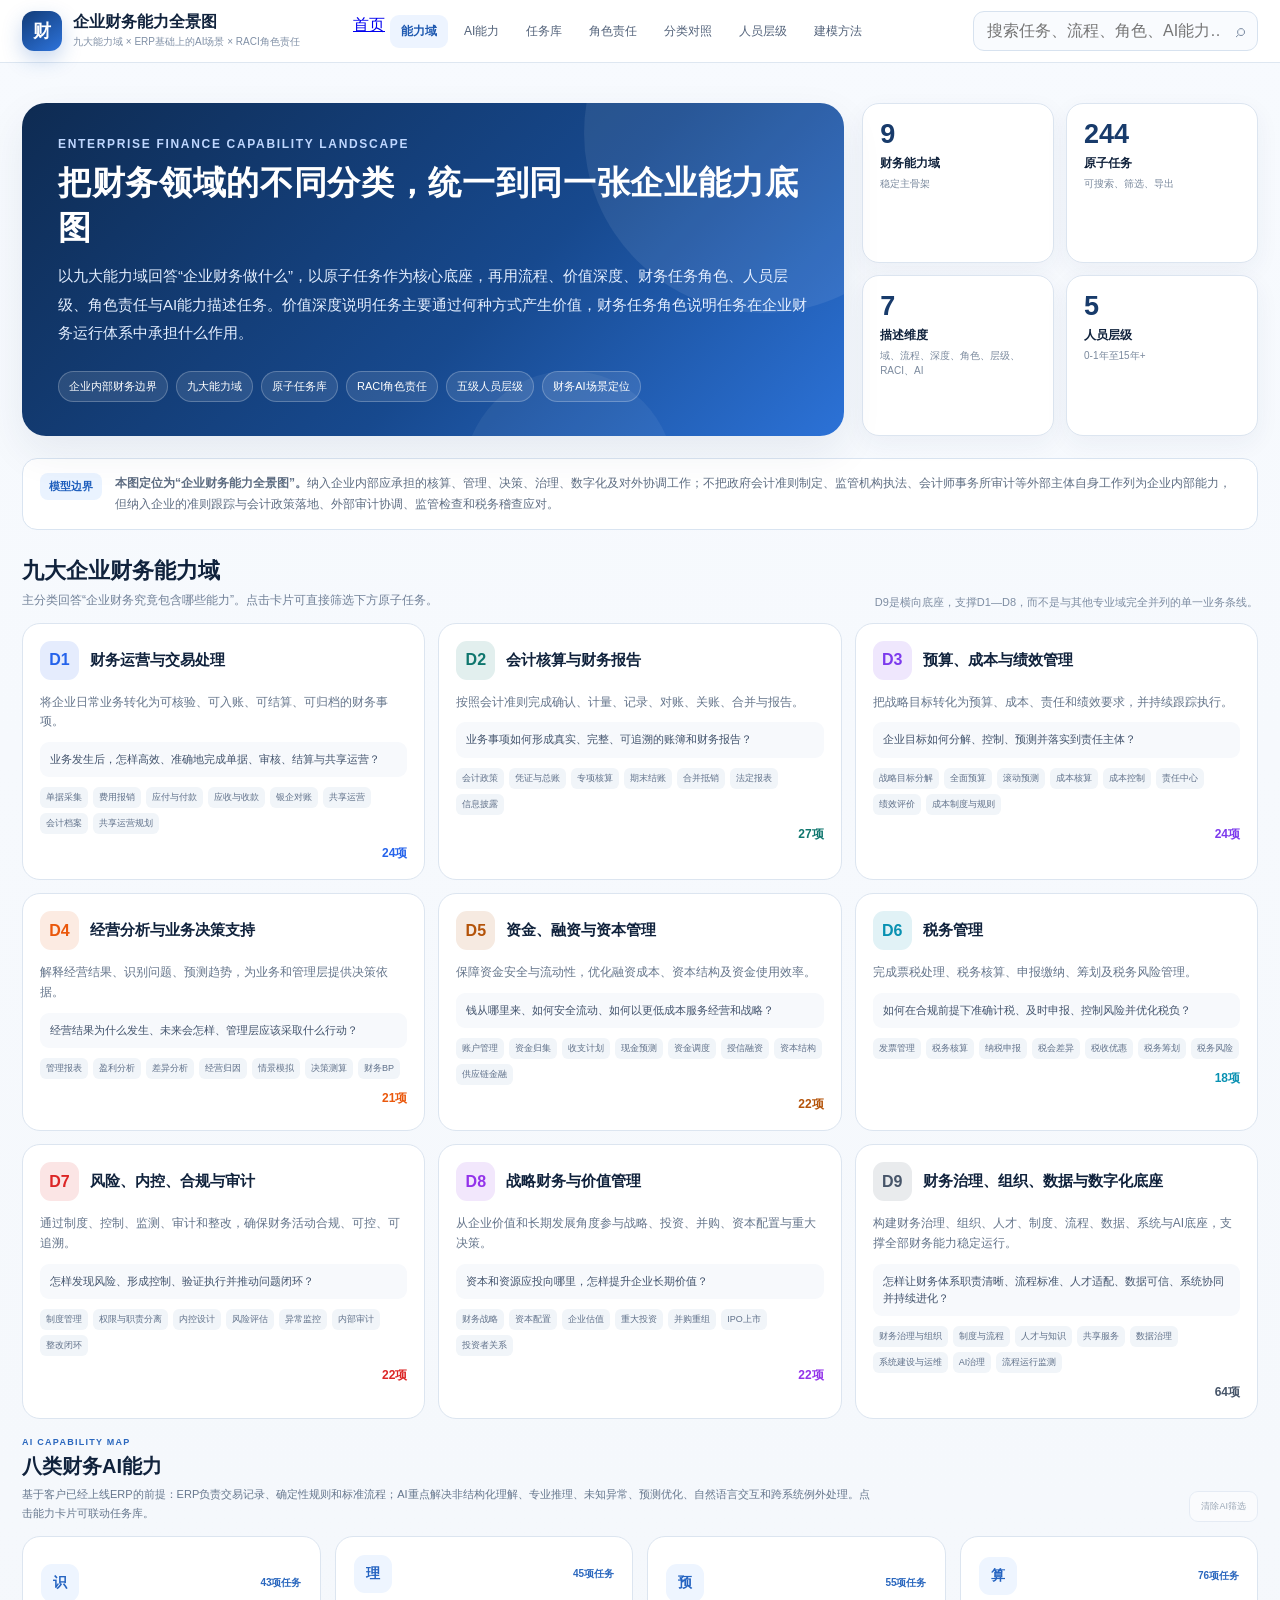
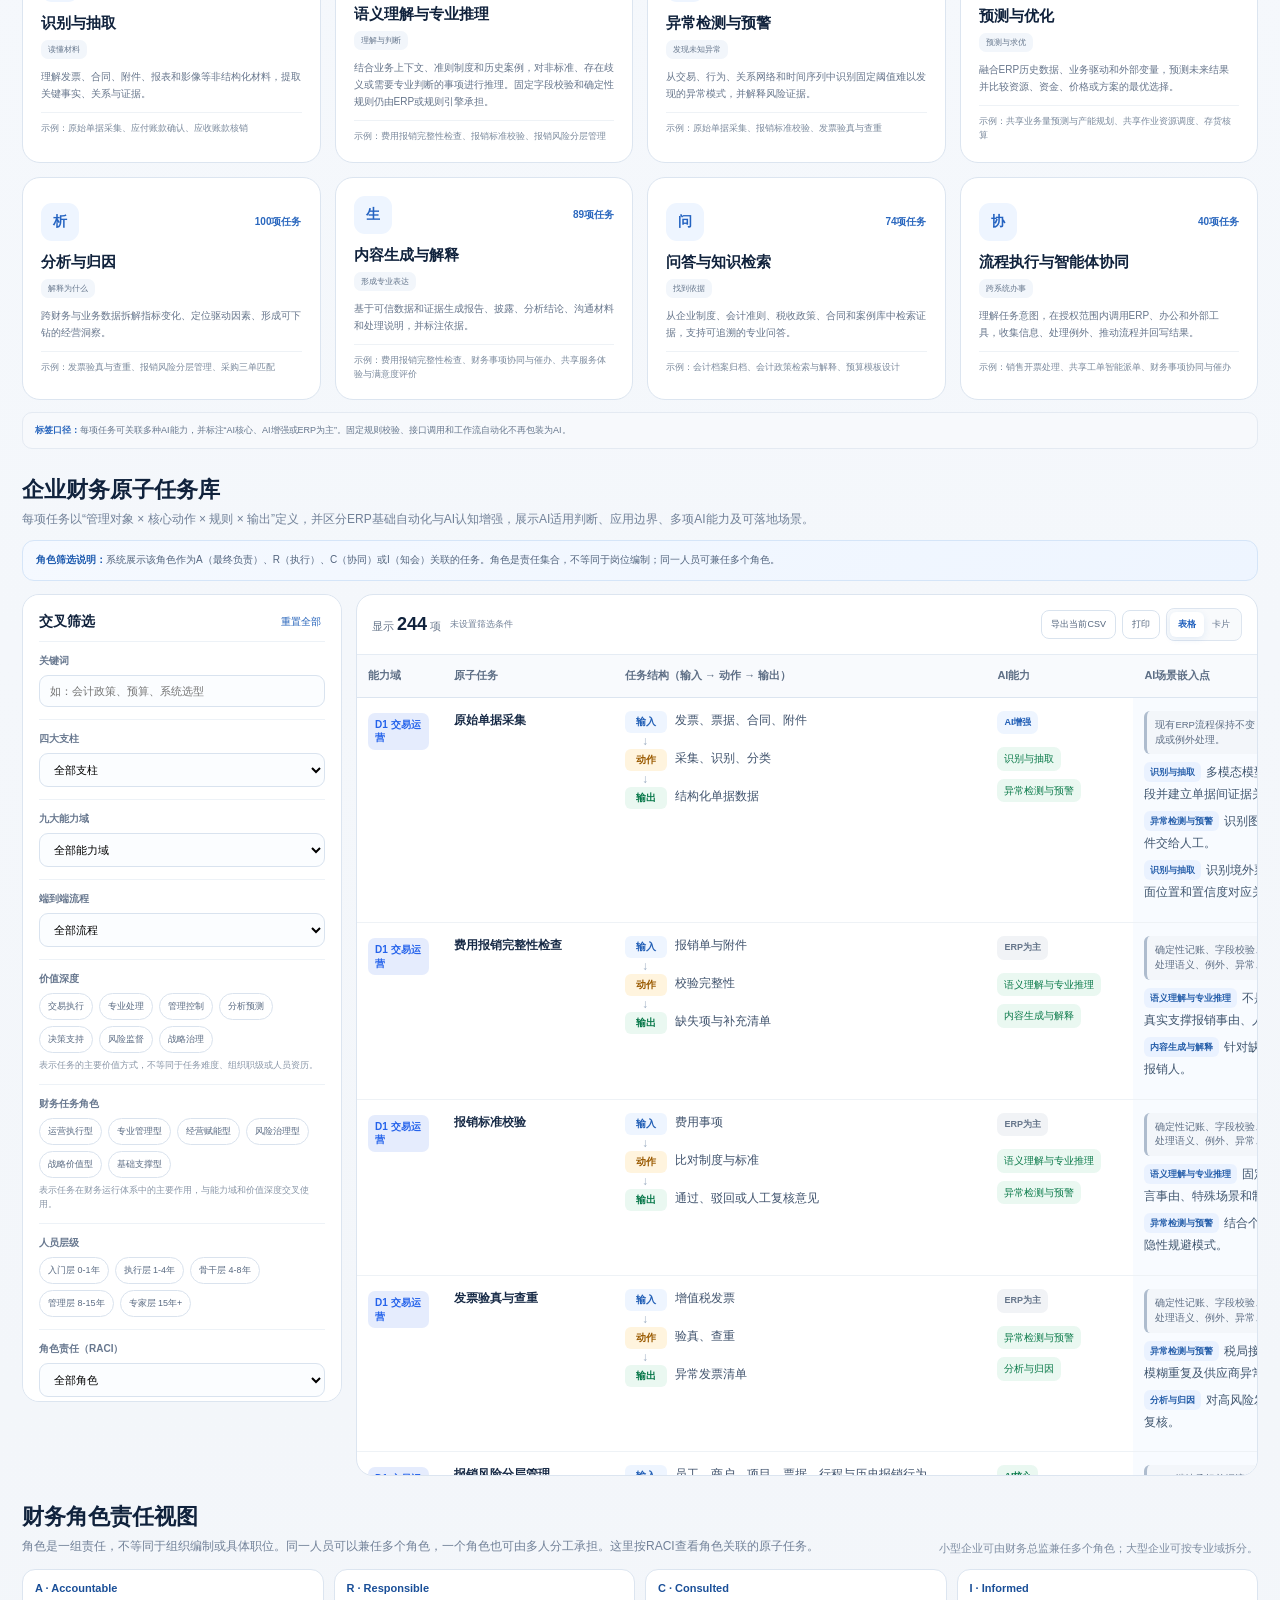
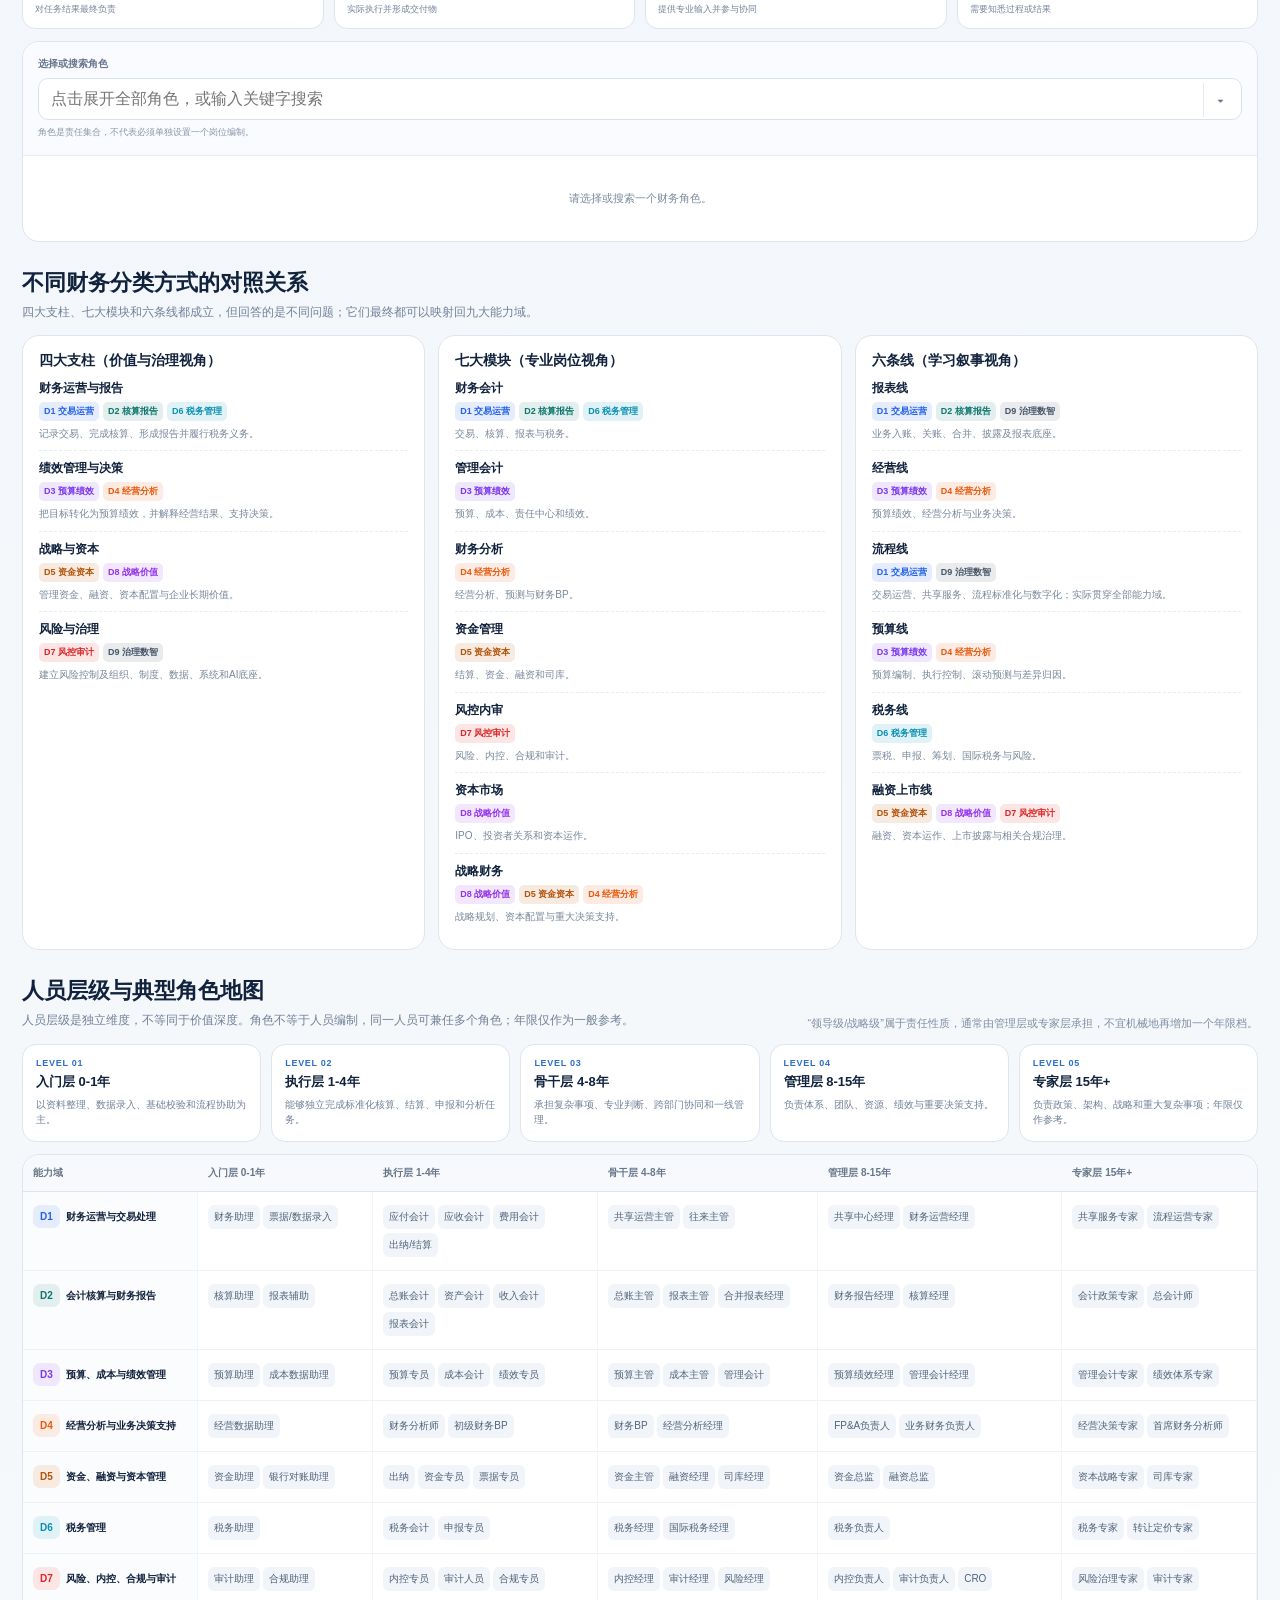
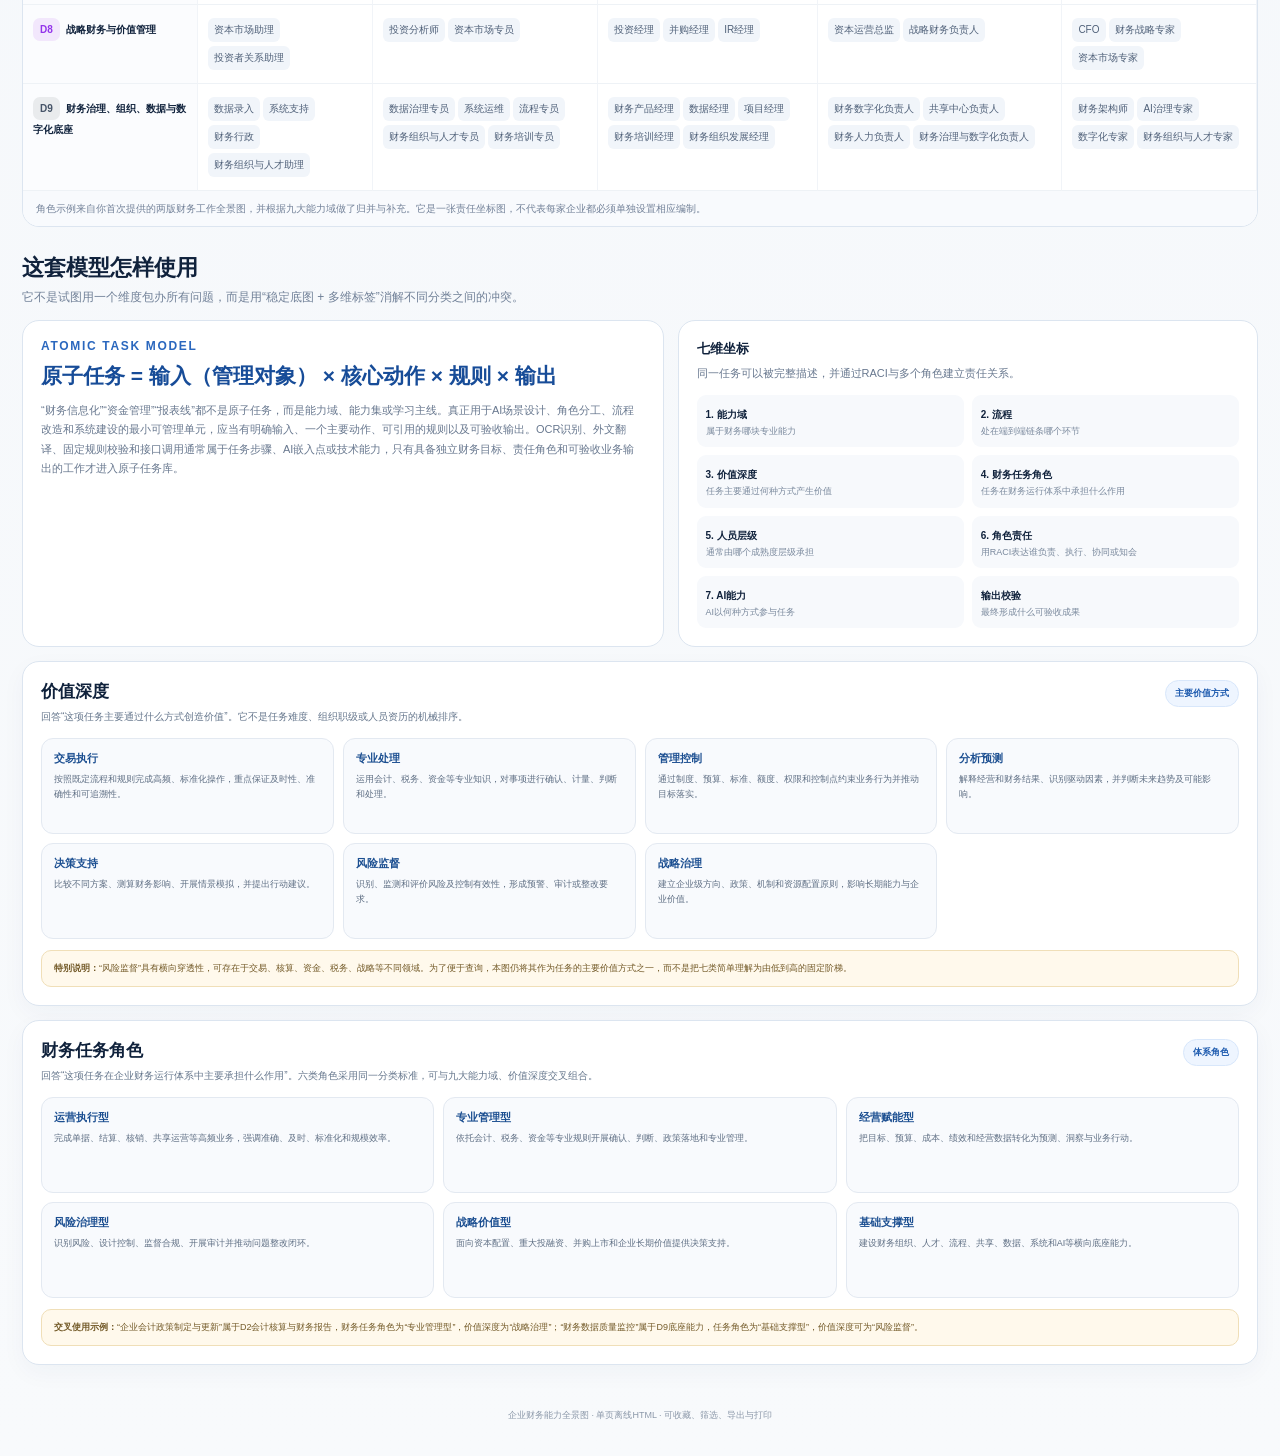
==== commit 3a7c3833: "Update ai.html" ====
--- a/ai.html
+++ b/ai.html
@@ -333,6 +333,9 @@
       <div><div class="brand-title">企业财务能力全景图</div><div class="brand-sub">九大能力域 × ERP基础上的AI场景 × RACI角色责任</div></div>
     </div>
     <nav class="nav">
+          <a href="index.html" class="home-link">
+        首页
+    </a>
       <button class="active" data-target="overview">能力域</button>
       <button data-target="aiOverview">AI能力</button>
       <button data-target="explorer">任务库</button>
